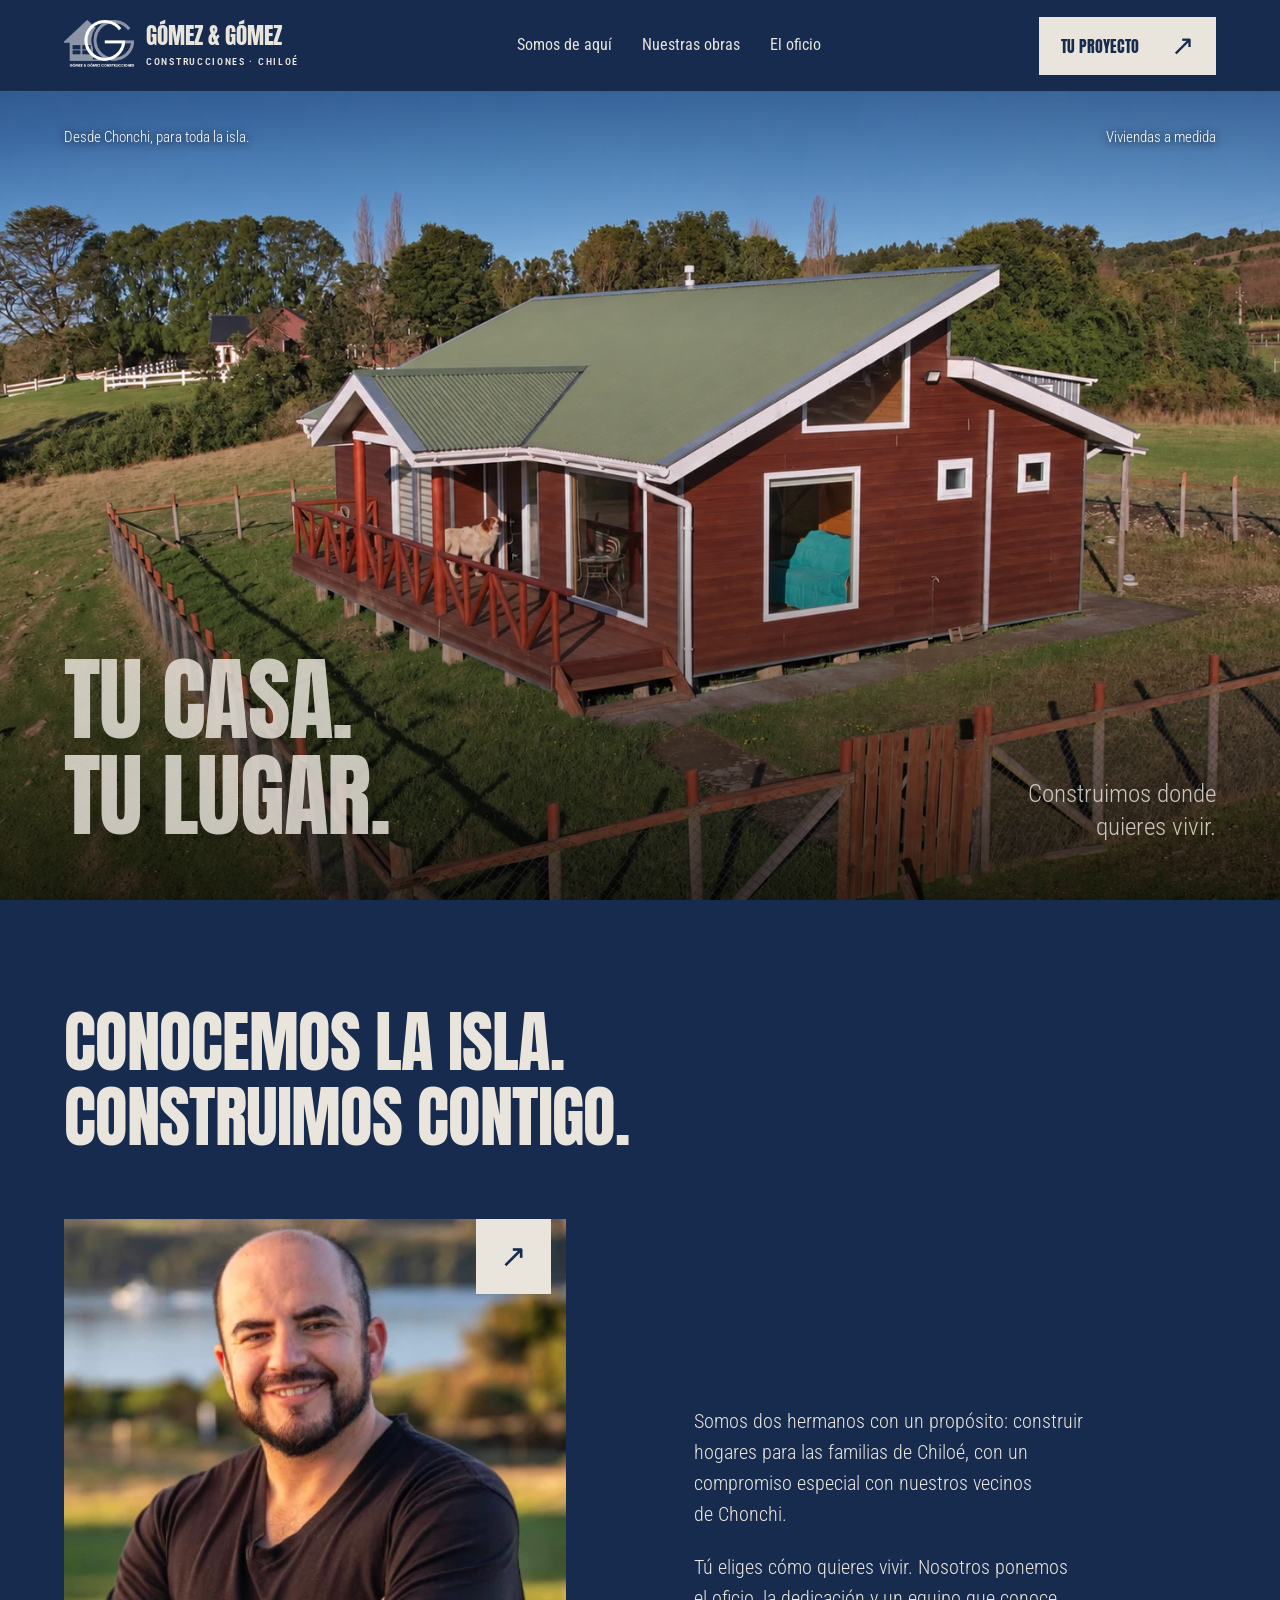
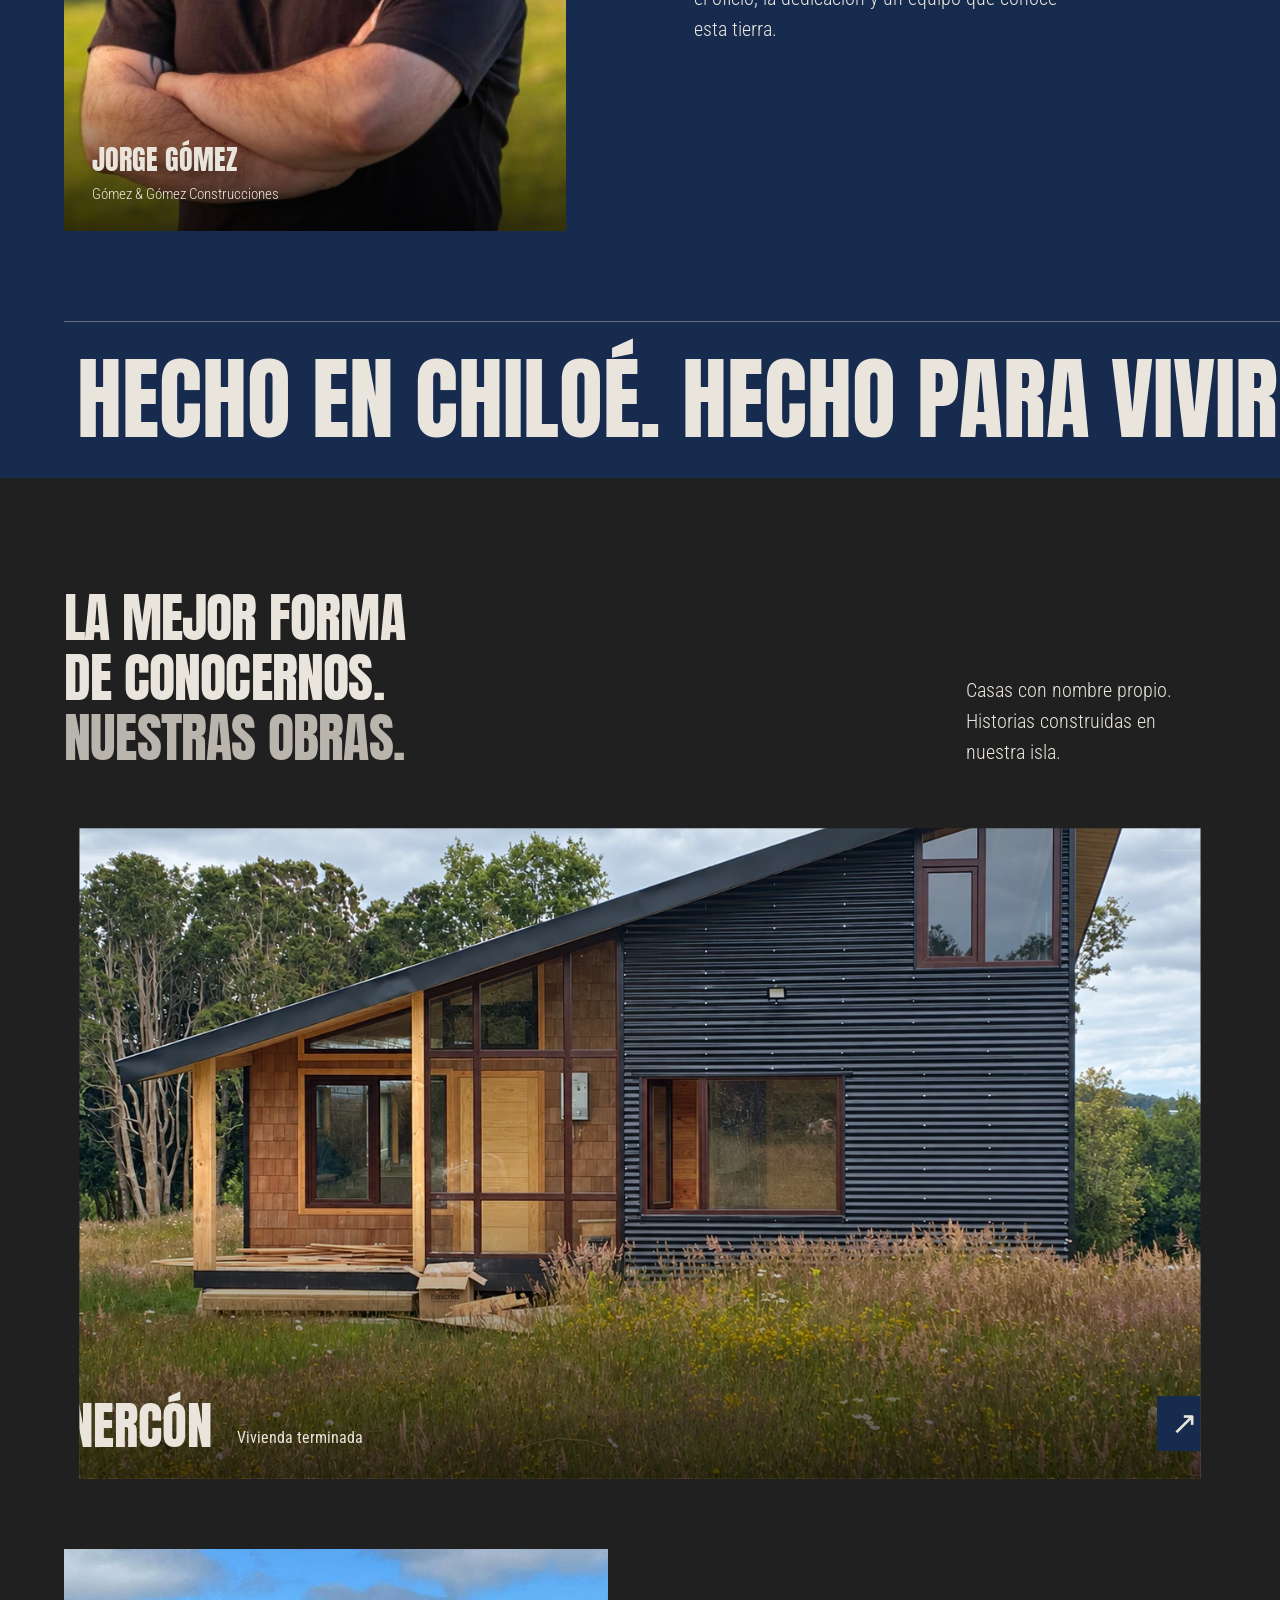
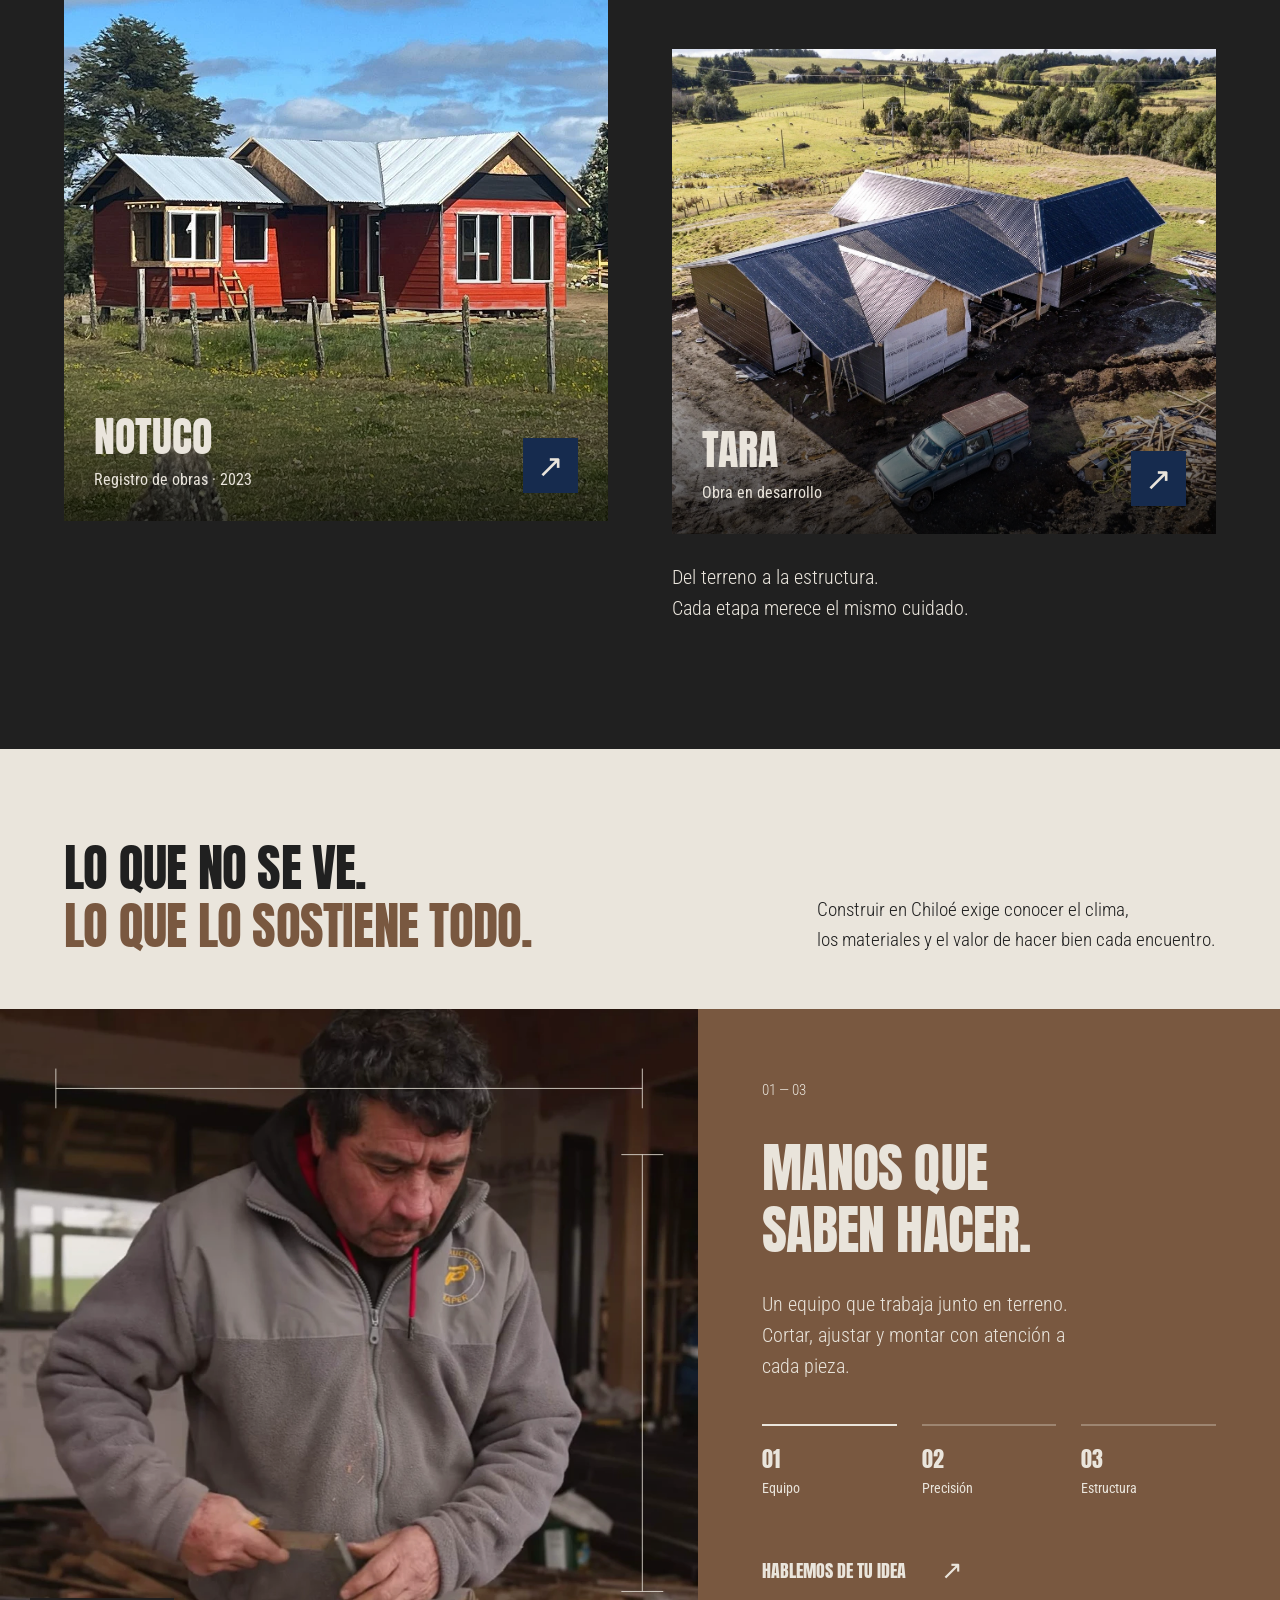
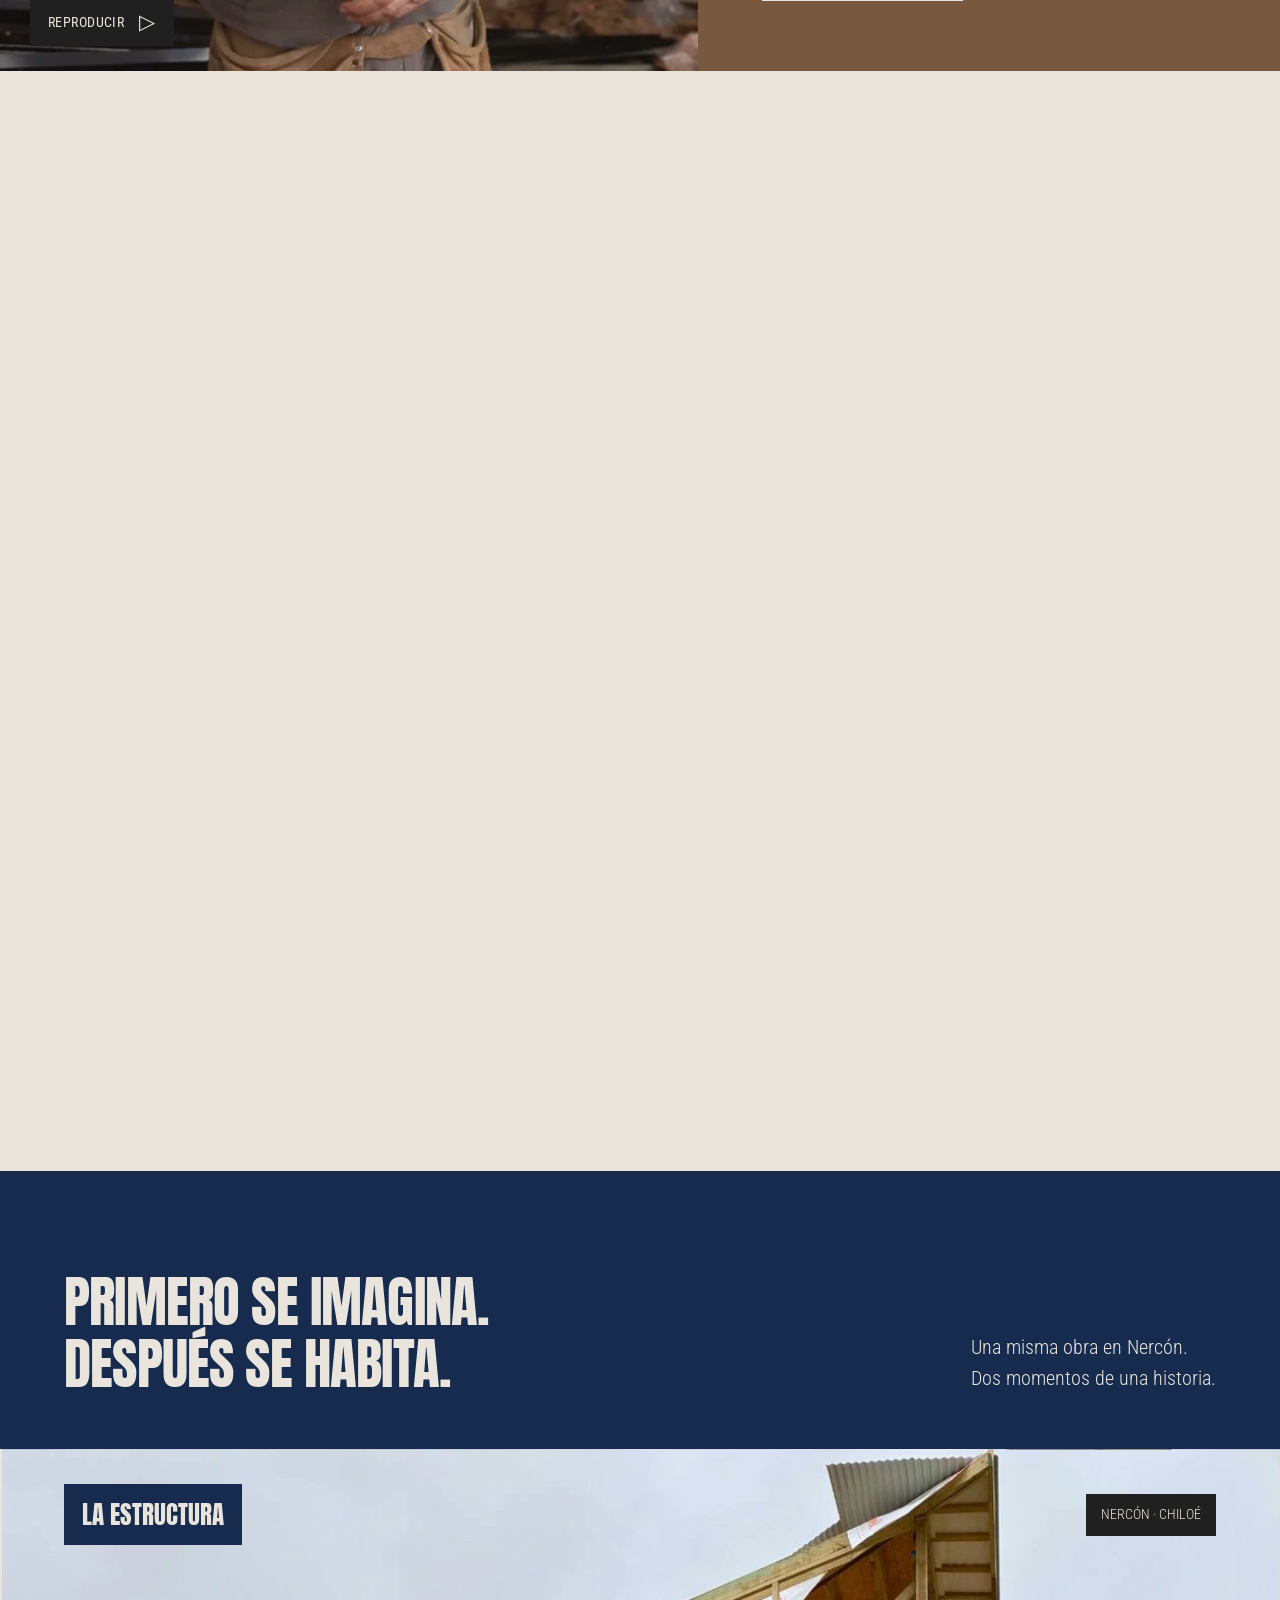
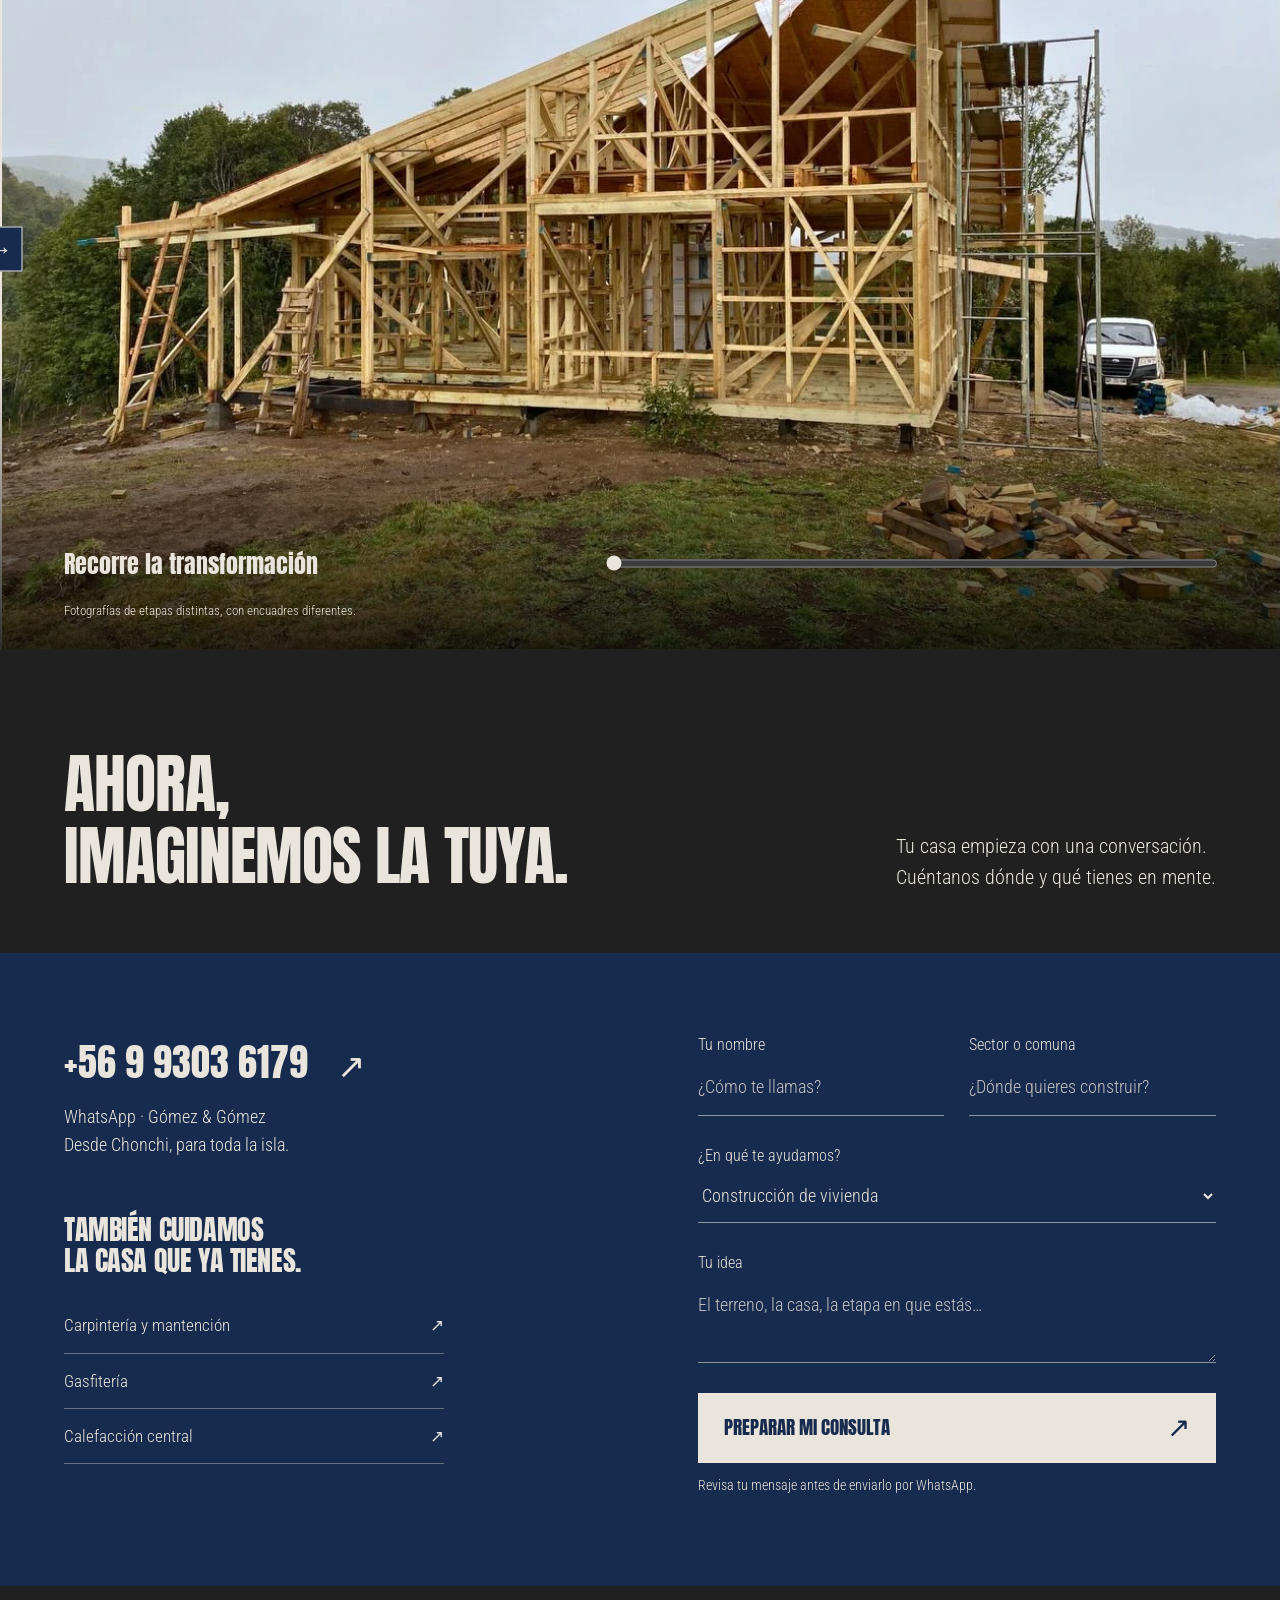
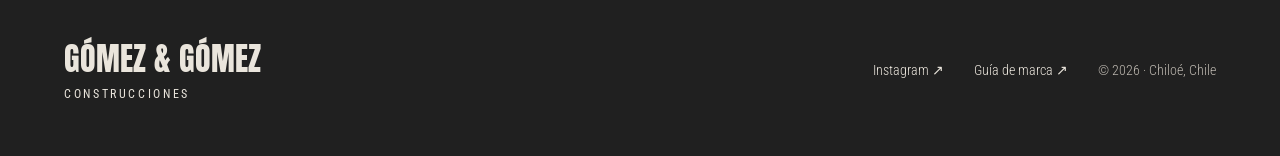
==== index.html @ 334635e7 "Remove Una casa propia lead paragraph from about section" ====
<!doctype html>
<html lang="es"><head><meta charset="utf-8"><meta name="viewport" content="width=device-width,initial-scale=1"><title>Gómez & Gómez — Construimos tu lugar en Chiloé</title><meta name="description" content="Casas construidas en Chiloé. Descubre nuestras obras, conoce al equipo y conversemos sobre tu proyecto. Gómez & Gómez Construcciones."><meta name="theme-color" content="#162B4E"><link rel="stylesheet" href="assets/fonts/fonts.css"><link rel="stylesheet" href="styles.css"><link rel="preload" href="assets/fonts/font-0.ttf" as="font" type="font/ttf" crossorigin><script defer src="assets/vendor/gsap.min.js"></script><script defer src="assets/vendor/ScrollTrigger.min.js"></script><script defer src="script.js"></script></head>
<body><a class="skip" href="#contenido">Ir al contenido</a>
<header class="header"><a class="brand" href="#inicio" aria-label="Gómez y Gómez, inicio"><span class="brand-symbol"><img src="assets/logo-original.jpg" alt="" width="1080" height="1080"></span><span>GÓMEZ & GÓMEZ<small>CONSTRUCCIONES · CHILOÉ</small></span></a><nav aria-label="Navegación principal"><a href="#nosotros">Somos de aquí</a><a href="#obras">Nuestras obras</a><a href="#oficio">El oficio</a></nav><a class="button light header-cta" href="#contacto">TU PROYECTO <span>↗</span></a><button class="menu-toggle" aria-label="Abrir menú" aria-expanded="false" aria-controls="menu"><span></span><span></span></button><div class="reading-progress" aria-hidden="true"></div></header>
<main id="contenido">
<section class="hero" id="inicio" aria-label="Una casa en Huicha"><div class="hero-media"><video id="hero-video" muted loop playsinline preload="none" poster="assets/huicha.webp" aria-label="Recorrido visual de la vivienda entregada en Huicha"><source data-src="assets/video/huicha-mobile.mp4" media="(max-width: 760px)" type="video/mp4"><source data-src="assets/video/huicha.mp4" type="video/mp4"></video><div class="hero-shade"></div></div><div class="hero-top"><span>Desde Chonchi, para toda la isla.</span><span>Viviendas a medida</span></div><div class="hero-title"><h1><span>TU CASA.</span><span>TU LUGAR.</span></h1><p>Construimos donde <br>quieres vivir.</p></div></section>
<section class="about cobalt" id="nosotros"><div class="about-heading wrap"><h2><span>CONOCEMOS LA ISLA.</span><br><span>CONSTRUIMOS CONTIGO.</span></h2></div><div class="about-grid wrap"><figure class="portrait"><img src="assets/jorge.webp" alt="Jorge Gómez, de Gómez & Gómez Construcciones" loading="lazy" width="458" height="615"><figcaption>JORGE GÓMEZ <span>Gómez & Gómez Construcciones</span></figcaption><a class="portrait-story" href="https://www.instagram.com/gomez_y_gomez_construcciones/reel/DaTdCO6TL-a/" target="_blank" rel="noopener" aria-label="Ver la historia de Jorge en Instagram">↗</a></figure><div class="about-copy"><p>Somos dos hermanos con un propósito: construir hogares para las familias de Chiloé, con un compromiso especial con nuestros vecinos de Chonchi.</p><p>Tú eliges cómo quieres vivir. Nosotros ponemos el oficio, la dedicación y un equipo que conoce esta tierra.</p></div></div><div class="statement" aria-hidden="true"><span>HECHO EN CHILOÉ. HECHO PARA VIVIR.</span></div></section>
<section class="works" id="obras"><div class="section-heading wrap"><h2>LA MEJOR FORMA<br>DE CONOCERNOS.<br><em>NUESTRAS OBRAS.</em></h2><p>Casas con nombre propio.<br>Historias construidas en nuestra isla.</p></div><article class="featured-work"><button class="work-photo" data-project="nercon" aria-label="Explorar la casa de Nercón"><img src="assets/nercon.webp" alt="Casa terminada en Nercón, con revestimiento oscuro y estructura de madera" loading="lazy"><span class="work-caption"><strong>NERCÓN</strong><span>Vivienda terminada</span><i>↗</i></span><span class="work-corners" aria-hidden="true"></span></button></article><div class="secondary-works wrap"><article><button class="work-photo" data-project="notuco" aria-label="Explorar viviendas en Notuco"><img src="assets/notuco-2023-1.webp" alt="Viviendas en Notuco publicadas por Gómez & Gómez en 2023" loading="lazy"><span class="work-caption"><strong>NOTUCO</strong><span>Registro de obras · 2023</span><i>↗</i></span></button></article><article class="offset-work"><button class="work-photo" data-project="tara" aria-label="Explorar el avance en Tara"><img src="assets/tara.webp" alt="Vista aérea de la obra en Tara" loading="lazy"><span class="work-caption"><strong>TARA</strong><span>Obra en desarrollo</span><i>↗</i></span></button><p>Del terreno a la estructura.<br>Cada etapa merece el mismo cuidado.</p></article></div></section>
<section class="craft" id="oficio"><div class="craft-top wrap"><h2>LO QUE NO SE VE.<br><em>LO QUE LO SOSTIENE TODO.</em></h2><p>Construir en Chiloé exige conocer el clima,<br>los materiales y el valor de hacer bien cada encuentro.</p></div><div class="craft-stage"><div class="craft-visual"><video id="craft-video" class="lazy-video" data-src="assets/video/equipo.mp4" muted loop playsinline preload="none" poster="assets/equipo.webp" aria-label="El equipo trabajando en la estructura de madera"></video><button class="video-toggle dark-control" data-target="craft-video" aria-label="Reproducir vídeo del equipo">REPRODUCIR <span>▷</span></button><svg class="measurement" viewBox="0 0 100 100" preserveAspectRatio="none" aria-hidden="true"><path d="M8 12 H92 M8 9 V15 M92 9 V15 M92 22 V88 M89 22 H95 M89 88 H95"/></svg></div><div class="craft-copy"><span class="craft-index" aria-hidden="true">01 — 03</span><h3 id="craft-title">MANOS QUE<br>SABEN HACER.</h3><p id="craft-description">Un equipo que trabaja junto en terreno. Cortar, ajustar y montar con atención a cada pieza.</p><div class="craft-tabs" role="group" aria-label="Explorar el oficio"><button class="active" data-craft="0" aria-pressed="true">01 <span>Equipo</span></button><button data-craft="1" aria-pressed="false">02 <span>Precisión</span></button><button data-craft="2" aria-pressed="false">03 <span>Estructura</span></button></div><a class="text-link" href="#contacto">HABLEMOS DE TU IDEA <span>↗</span></a></div></div></section>
<section class="journey" id="proceso"><div class="journey-intro wrap"><h2>PRIMERO SE IMAGINA.<br><em>DESPUÉS SE HABITA.</em></h2><p>Una misma obra en Nercón.<br>Dos momentos de una historia.</p></div><div class="journey-stage"><div class="journey-image after"><img src="assets/nercon.webp" alt="Resultado terminado de la vivienda en Nercón" loading="lazy"></div><div class="journey-image before"><img src="assets/nercon-antes.webp" alt="Estructura de madera de la misma obra en Nercón" loading="lazy"></div><div class="journey-caption"><span id="journey-label">LA ESTRUCTURA</span><span>NERCÓN · CHILOÉ</span></div><div class="journey-handle" aria-hidden="true"><span>↔</span></div><div class="journey-control"><label for="comparison">Recorre la transformación</label><input type="range" id="comparison" min="0" max="100" value="0" aria-label="Porcentaje de la vivienda terminada"><small>Fotografías de etapas distintas, con encuadres diferentes.</small></div></div></section>
<section class="contact" id="contacto"><div class="contact-intro wrap"><h2>AHORA,<br><em>IMAGINEMOS LA TUYA.</em></h2><p>Tu casa empieza con una conversación.<br>Cuéntanos dónde y qué tienes en mente.</p></div><div class="contact-panel wrap"><div class="contact-details"><a href="https://wa.me/56993036179" target="_blank" rel="noopener" class="phone">+56 9 9303 6179 <span>↗</span></a><p>WhatsApp · Gómez & Gómez<br>Desde Chonchi, para toda la isla.</p><div class="other-services"><h3>TAMBIÉN CUIDAMOS<br>LA CASA QUE YA TIENES.</h3><button data-service="Carpintería y mantención">Carpintería y mantención <span>↗</span></button><button data-service="Gasfitería">Gasfitería <span>↗</span></button><button data-service="Calefacción central">Calefacción central <span>↗</span></button></div></div><form id="quote-form"><div class="form-row"><label>Tu nombre<input name="nombre" required autocomplete="name" placeholder="¿Cómo te llamas?"></label><label>Sector o comuna<input name="lugar" required placeholder="¿Dónde quieres construir?"></label></div><label>¿En qué te ayudamos?<select id="service" name="servicio"><option>Construcción de vivienda</option><option>Carpintería y mantención</option><option>Gasfitería</option><option>Calefacción central</option><option>Consulta sobre modalidad DS10</option></select></label><label>Tu idea<textarea name="detalle" rows="2" placeholder="El terreno, la casa, la etapa en que estás…"></textarea></label><button class="button light" type="submit">PREPARAR MI CONSULTA <span>↗</span></button><p class="form-note">Revisa tu mensaje antes de enviarlo por WhatsApp.</p><div id="quote-result" hidden aria-live="polite"><h3>TU MENSAJE ESTÁ LISTO.</h3><p id="quote-preview"></p><a id="whatsapp-link" class="button light" target="_blank" rel="noopener">ABRIR WHATSAPP <span>↗</span></a></div></form></div></section>
</main><footer class="wrap"><a class="footer-brand" href="#inicio">GÓMEZ & GÓMEZ<span>CONSTRUCCIONES</span></a><div><a href="https://www.instagram.com/gomez_y_gomez_construcciones/" target="_blank" rel="noopener">Instagram ↗</a><a href="guia-marca.html">Guía de marca ↗</a><span>© <span id="year">2026</span> · Chiloé, Chile</span></div></footer>
<dialog id="menu" aria-label="Menú de navegación"><button class="close-menu" aria-label="Cerrar menú">CERRAR <span>×</span></button><p>GÓMEZ & GÓMEZ / CHILOÉ</p><nav><a href="#nosotros">SOMOS DE AQUÍ</a><a href="#obras">NUESTRAS OBRAS</a><a href="#oficio">EL OFICIO</a><a href="#contacto">TU PRÓXIMA CASA ↗</a></nav><span>Desde Chonchi, para toda la isla.</span></dialog>
<dialog id="gallery" aria-labelledby="gallery-title"><button class="close-gallery" aria-label="Cerrar galería">×</button><div class="gallery-visual"><img id="gallery-image" alt=""><video id="gallery-video" controls playsinline preload="none" hidden></video><div class="gallery-controls"><button id="previous" aria-label="Imagen anterior">←</button><span id="gallery-count"></span><button id="next" aria-label="Imagen siguiente">→</button></div></div><div class="gallery-copy"><span id="gallery-status"></span><h2 id="gallery-title"></h2><p id="gallery-description"></p><a id="gallery-source" target="_blank" rel="noopener" class="text-link">VER PUBLICACIÓN ORIGINAL ↗</a><a href="#contacto" class="button light gallery-contact">CONVERSEMOS <span>↗</span></a></div></dialog>
</body></html>
---- assets/fonts/fonts.css ----
@font-face {
  font-family: 'Anton';
  font-style: normal;
  font-weight: 400;
  font-display: swap;
  src: url(font-0.ttf) format('truetype');
}
@font-face {
  font-family: 'Roboto Condensed';
  font-style: normal;
  font-weight: 300;
  font-display: swap;
  src: url(roboto-condensed-300.woff2) format('woff2');
}
@font-face {
  font-family: 'Roboto Condensed';
  font-style: normal;
  font-weight: 400;
  font-display: swap;
  src: url(roboto-condensed-400.woff2) format('woff2');
}
@font-face {
  font-family: 'Roboto Condensed';
  font-style: normal;
  font-weight: 500;
  font-display: swap;
  src: url(roboto-condensed-500.woff2) format('woff2');
}
@font-face {
  font-family: 'Roboto Condensed';
  font-style: normal;
  font-weight: 600;
  font-display: swap;
  src: url(roboto-condensed-600.woff2) format('woff2');
}
@font-face {
  font-family: 'Roboto Condensed';
  font-style: normal;
  font-weight: 700;
  font-display: swap;
  src: url(roboto-condensed-700.woff2) format('woff2');
}
---- styles.css ----
:root{--blue:#162B4E;--ink:#202020;--bone:#eae5dc;--gray:#96938e;--wood:#795840;--display:'Anton','Arial Narrow',sans-serif;--body:'Roboto Condensed','Arial Narrow',sans-serif;--pad:clamp(22px,5vw,88px);--header:92px;--z-header:10;--z-dialog:20}*{box-sizing:border-box}html{scroll-behavior:smooth;scroll-padding-top:var(--header)}body{margin:0;background:var(--ink);color:var(--bone);font:18px/1.55 var(--body)}body:has(dialog[open]){overflow:hidden}button,input,textarea,select{font:inherit}a{color:inherit;text-decoration:none}button{cursor:pointer;color:inherit}button,a{-webkit-tap-highlight-color:transparent}button{border:0}img,video{display:block;width:100%;height:auto}figure,p,h1,h2,h3{margin:0}h1,h2,h3{font-family:var(--display);font-weight:400;line-height:1.12;letter-spacing:-.015em;text-wrap:balance}h2{font-size:clamp(40px,4.8vw,74px)}h3{font-size:clamp(32px,3vw,48px)}p{text-wrap:pretty;max-width:65ch}p+p{margin-top:22px}em{font-style:normal}a:focus-visible,button:focus-visible,input:focus-visible,textarea:focus-visible,select:focus-visible{outline:3px solid currentColor;outline-offset:6px}.wrap{padding-left:var(--pad);padding-right:var(--pad)}.skip{position:fixed;top:-100px;left:20px;background:var(--bone);color:var(--ink);padding:10px;z-index:var(--z-dialog)}.skip:focus{top:15px}.header{height:var(--header);padding:0 var(--pad);display:flex;align-items:center;gap:30px;justify-content:space-between;position:sticky;top:0;background:var(--blue);z-index:var(--z-header);border-bottom:1px solid #eae5dc40}.brand{display:flex;gap:12px;align-items:center;font:23px/1.15 var(--display)}.brand small{font:600 10px/1.2 var(--body);letter-spacing:.17em;display:block;margin-top:7px}.brand-symbol{width:70px;height:51px;position:relative;overflow:hidden}.brand-symbol img{position:absolute;max-width:none;width:85px;left:-8px;top:-19px;filter:grayscale(1) invert(1);mix-blend-mode:screen}.header nav{display:flex;gap:30px;font-size:16px}.header nav a{position:relative}.header nav a:after{content:'';position:absolute;left:0;right:0;bottom:-6px;height:1px;background:var(--bone);transform:scaleX(0);transform-origin:left;transition:transform .3s}.header nav a:hover:after{transform:scaleX(1)}.button{display:inline-flex;gap:32px;align-items:center;justify-content:space-between;position:relative;padding:20px 25px;font:19px/1.25 var(--display);background:var(--blue);color:var(--bone);border:1px solid transparent;overflow:hidden;transition:background .25s,color .25s,transform .25s}.button span{font:28px/1 var(--body);transition:transform .35s}.button:hover span{transform:translate(5px,-5px)}.button:hover{transform:translateY(-3px)}.button.light{background:var(--bone);color:var(--blue)}.button.light:hover{background:white}.button.line{background:transparent;border-color:#eae5dc90}.button.line:hover{background:var(--bone);color:var(--blue)}.header-cta{font-size:16px;padding:14px 21px}.reading-progress{position:absolute;bottom:-1px;left:0;height:3px;background:var(--bone);width:100%;transform:scaleX(0);transform-origin:left}.menu-toggle{display:none;background:none;width:48px;height:48px;padding:8px}.menu-toggle span{display:block;height:2px;background:var(--bone);margin:8px 0}.hero{position:relative;height:calc(100svh - var(--header));min-height:620px;max-height:1150px;overflow:hidden;background:var(--ink)}.hero-media,.hero-shade{position:absolute;inset:0}.hero video{position:absolute;inset:0;width:100%;height:100%;object-fit:cover;object-position:center}.hero-shade{background:linear-gradient(180deg,#0005 0%,transparent 30%,#0001 48%,#000b 100%)}.hero-top{position:absolute;top:34px;left:var(--pad);right:var(--pad);display:flex;justify-content:space-between;font-size:15px;color:white;text-shadow:0 1px 8px #000}.hero-title{position:absolute;left:var(--pad);right:var(--pad);bottom:40px;display:flex;align-items:flex-end;justify-content:space-between;color:var(--bone)}.hero h1{font-size:clamp(65px,7.2vw,96px);line-height:1.05;letter-spacing:-.015em;text-shadow:0 2px 24px #0003}.hero h1>span{display:block}.hero-title>p{font-size:25px;line-height:1.35;text-align:right}.hero-bottom{position:absolute;left:var(--pad);right:var(--pad);bottom:35px;display:flex;justify-content:space-between;align-items:center;border-top:1px solid #eae5dc70;padding-top:22px}.film-link{display:flex;align-items:center;gap:15px;background:transparent;text-align:left;padding:0;font:23px/1.2 var(--display)}.film-link small{display:block;font:15px var(--body);margin-top:6px}.play{width:45px;height:45px;border:1px solid var(--bone);display:grid;place-items:center;font:15px var(--body);transition:background .3s,color .3s}.film-link:hover .play{background:var(--bone);color:var(--blue)}.hero-actions{display:flex;align-items:center;gap:30px}.video-toggle{font:14px var(--body);letter-spacing:.03em;background:transparent;color:var(--bone);display:flex;gap:15px;align-items:center;padding:12px 0}.video-toggle span{font-size:21px}.down{font-size:33px;width:50px;height:50px;border:1px solid #eae5dc70;display:grid;place-items:center;transition:background .3s}.down:hover{background:var(--blue)}.cobalt{background:var(--blue)}.about{padding-top:105px;overflow:hidden}.section-note{font-size:19px;margin-bottom:25px}.about-heading h2{font-size:clamp(40px,5.2vw,80px)}.about-grid{display:grid;grid-template-columns:1fr 1.04fr;gap:10vw;margin-top:65px;align-items:center}.portrait{position:relative;max-width:560px;overflow:hidden}.portrait>img{aspect-ratio:.82;object-fit:cover;object-position:center 40%}.portrait figcaption{position:absolute;bottom:0;left:0;right:0;background:linear-gradient(transparent,#000b);padding:80px 28px 28px;font:28px var(--display)}.portrait figcaption span{display:block;font:15px var(--body);margin-top:5px}.portrait-story{position:absolute;right:3%;top:2%;background:var(--bone);color:var(--blue);height:56px;width:56px;font-size:32px;display:grid;place-items:center}.about-copy{max-width:590px}.about-copy .lead{font-size:clamp(24px,2.3vw,34px);line-height:1.3;margin-bottom:32px}.about-copy>p:not(.lead){color:var(--bone);max-width:43ch;font-size:20px}.about-copy .button{margin-top:32px;font-size:17px}.about-detail{display:flex;align-items:flex-end;gap:25px;margin-top:45px}.about-detail img{width:170px;height:125px;object-fit:cover}.about-detail span{font-size:17px}.statement{margin-top:90px;border-top:1px solid #eae5dc60;padding:24px 0;white-space:nowrap;overflow:hidden;font:clamp(40px,7vw,96px)/1.2 var(--display);color:#eae5dc;margin-left:var(--pad)}.statement span{display:inline-block}.works{padding:110px 0 125px}.section-heading{display:flex;justify-content:space-between;align-items:flex-end;gap:60px;margin-bottom:60px}.section-heading h2{font-size:clamp(40px,4.2vw,64px)}.section-heading em{color:#bab5ac}.section-heading>p{font-size:20px;max-width:25ch}.featured-work{padding:0 3vw}.work-photo{padding:0;display:block;position:relative;width:100%;overflow:hidden;background:var(--ink);text-align:left}.work-photo img{width:100%;height:100%;object-fit:cover;transition:transform 1s cubic-bezier(.2,.7,.2,1)}.work-photo:hover img{transform:scale(1.045)}.featured-work .work-photo{aspect-ratio:1.85}.featured-work img{object-position:center 51%}.work-photo:after{content:'';position:absolute;inset:55% 0 0;background:linear-gradient(transparent,#000b)}.work-caption{position:absolute;bottom:28px;left:30px;right:30px;z-index:1;display:flex;align-items:flex-end;gap:25px;color:var(--bone)}.work-caption strong{font:clamp(35px,4vw,64px)/1 var(--display)}.work-caption>span{font:16px var(--body);padding-bottom:4px}.work-caption i{font:32px var(--body);font-style:normal;display:grid;place-items:center;background:var(--blue);width:55px;height:55px;margin-left:auto;transition:background .3s,transform .3s}.work-photo:hover i{background:var(--bone);color:var(--blue);transform:rotate(45deg)}.work-corners{position:absolute;inset:22px;border:1px solid #eae5dc70;clip-path:polygon(0 0,5% 0,5% 1%,1% 1%,1% 9%,0 9%,0 0,100% 0,100% 9%,99% 9%,99% 1%,95% 1%,95% 0)}.secondary-works{display:grid;grid-template-columns:1fr 1fr;gap:5vw;margin-top:70px}.secondary-works article:first-child .work-photo{aspect-ratio:.95}.secondary-works article:first-child img{object-position:35% center}.offset-work{padding-top:100px}.offset-work .work-photo{aspect-ratio:1.12}.secondary-works .work-caption{display:grid;grid-template-columns:1fr auto;gap:12px}.secondary-works .work-caption strong{font-size:42px}.secondary-works .work-caption>span{grid-column:1}.secondary-works .work-caption i{grid-column:2;grid-row:1/3}.offset-work p{margin-top:28px;font-size:20px}.craft{background:var(--bone);color:var(--ink);padding-top:90px}.craft-top{display:flex;align-items:flex-end;justify-content:space-between;gap:60px;margin-bottom:55px}.craft-top h2{font-size:clamp(38px,4vw,62px)}.craft-top em{color:var(--wood)}.craft-top p{font-size:19px}.craft-stage{display:grid;grid-template-columns:1.2fr 1fr;min-height:660px}.craft-visual{position:relative;background:var(--wood);overflow:hidden}.craft-visual video{height:100%;width:100%;position:absolute;inset:0;object-fit:cover;object-position:center 37%}.measurement{position:absolute;inset:0;width:100%;height:100%;fill:none;stroke:var(--bone);stroke-width:.12;pointer-events:none}.dark-control{position:absolute;bottom:25px;left:30px;background:var(--ink);padding:12px 18px;z-index:1}.craft-copy{background:var(--wood);color:var(--bone);padding:70px clamp(30px,5vw,85px);display:flex;flex-direction:column;justify-content:center}.craft-index{font-size:15px;margin-bottom:35px}.craft-copy h3{font-size:clamp(40px,4.2vw,64px);line-height:1.15}.craft-copy>p{font-size:20px;margin-top:28px;max-width:35ch;min-height:100px}.craft-tabs{display:flex;gap:25px;margin-top:35px}.craft-tabs button{flex:1;background:none;border-top:2px solid #eae5dc50;padding:16px 0;text-align:left;color:var(--bone);font:22px var(--display)}.craft-tabs button span{display:block;font:14px var(--body);margin-top:5px}.craft-tabs button.active{border-color:var(--bone)}.text-link{font:18px var(--display);display:flex;width:fit-content;align-items:center;gap:35px;border-bottom:1px solid currentColor;padding:15px 0;margin-top:28px}.text-link span{font:26px var(--body);transition:transform .3s}.text-link:hover span{transform:translate(5px,-5px)}.journey{padding-top:100px;background:var(--blue)}.journey-intro{display:flex;align-items:flex-end;justify-content:space-between;gap:45px;padding-bottom:55px}.journey-intro h2{font-size:clamp(40px,4.3vw,66px)}.journey-intro p{font-size:20px}.journey-stage{height:min(85vw,800px);min-height:570px;position:relative;overflow:hidden;--reveal:0%}.journey-image{position:absolute;inset:0}.journey-image img{height:100%;object-fit:cover;object-position:center}.journey-image.before{clip-path:inset(0 0 0 var(--reveal))}.journey-stage:after{content:'';position:absolute;inset:65% 0 0;background:linear-gradient(transparent,#000c);pointer-events:none}.journey-caption{position:absolute;left:var(--pad);right:var(--pad);top:35px;display:flex;justify-content:space-between;align-items:center;gap:20px;z-index:1}.journey-caption span:first-child{background:var(--blue);padding:12px 18px;font:25px var(--display)}.journey-caption span:last-child{font-size:14px;background:var(--ink);padding:10px 15px}.journey-handle{position:absolute;left:var(--reveal);top:0;bottom:0;width:2px;background:var(--bone);pointer-events:none}.journey-handle span{position:absolute;top:50%;transform:translate(-50%,-50%);height:45px;width:45px;background:var(--blue);display:grid;place-items:center;border:1px solid var(--bone);font-size:25px}.journey-control{position:absolute;left:var(--pad);right:var(--pad);bottom:28px;z-index:1;display:grid;grid-template-columns:1fr 1.4fr;column-gap:8vw;align-items:center}.journey-control label{font:24px var(--display)}.journey-control input{width:100%;accent-color:var(--bone);cursor:ew-resize}.journey-control small{grid-column:1/-1;font-size:13px;margin-top:12px}.contact{padding-top:100px;background:var(--ink)}.contact-intro{display:flex;justify-content:space-between;gap:50px;align-items:flex-end;margin-bottom:60px}.contact-intro h2{font-size:clamp(45px,5vw,76px)}.contact-intro p{font-size:20px}.contact-panel{background:var(--blue);padding-top:80px;padding-bottom:90px;display:grid;grid-template-columns:1fr 1fr;gap:9vw}.phone{font:clamp(28px,3vw,42px) var(--display);display:block}.phone span{font:34px var(--body);margin-left:20px}.contact-details>p{margin-top:12px}.other-services{margin-top:55px;max-width:380px}.other-services h3{font-size:28px;margin-bottom:22px}.other-services button{display:flex;justify-content:space-between;width:100%;padding:14px 0;background:transparent;border-bottom:1px solid #eae5dc60;text-align:left;font-size:17px}.other-services button span{transition:transform .3s}.other-services button:hover span{transform:translate(4px,-4px)}form label{display:block;font-size:16px}input,select,textarea{font-size:18px;color:var(--bone);width:100%;display:block;background:none;border:0;border-bottom:1px solid #eae5dc90;padding:15px 0;border-radius:0}input::placeholder,textarea::placeholder{color:#eae5dccf;opacity:1}select option{background:var(--blue);color:var(--bone)}.form-row{display:grid;grid-template-columns:1fr 1fr;gap:25px}form>label{margin-top:28px}form>.button{margin-top:30px;width:100%}.form-note{font-size:14px;margin-top:12px}#quote-result{margin-top:30px;border-top:1px solid #eae5dc80;padding-top:25px}#quote-result h3{font-size:27px}#quote-preview{white-space:pre-wrap;margin:18px 0 25px}footer{display:flex;justify-content:space-between;align-items:center;gap:40px;padding-top:55px;padding-bottom:55px}.footer-brand{font:32px/1.1 var(--display)}.footer-brand span{display:block;font:12px var(--body);letter-spacing:.22em;margin-top:10px}footer>div{display:flex;gap:30px;flex-wrap:wrap;font-size:14px}footer>div>span{color:#bdb8b0}dialog{color:var(--bone);border:0}dialog::backdrop{background:#111e}#menu{background:var(--blue);position:fixed;inset:0;width:100%;height:100%;max-width:none;max-height:none;margin:0;padding:70px var(--pad)}.close-menu{position:absolute;right:var(--pad);top:30px;background:none;font-size:15px;display:flex;gap:30px;align-items:center}.close-menu span{font-size:40px}#menu>p{margin-top:30px}#menu nav{display:flex;flex-direction:column;gap:20px;margin:70px 0}#menu nav a{font:clamp(32px,5.5vw,78px)/1.15 var(--display);width:fit-content}#menu nav a:hover{color:white;text-decoration:underline;text-underline-offset:12px}#gallery{width:min(1400px,94vw);max-height:93dvh;padding:0;background:var(--ink)}#gallery[open]{display:grid;grid-template-columns:1.6fr 1fr}.close-gallery{position:absolute;right:14px;top:14px;z-index:2;background:var(--blue);width:48px;height:48px;font-size:32px}.gallery-visual{background:#111;position:relative;display:flex;align-items:center;min-height:540px}.gallery-visual>img,.gallery-visual>video{width:100%;height:min(78dvh,800px);object-fit:contain}.gallery-visual>video[hidden],.gallery-visual>img[hidden]{display:none}.gallery-controls{position:absolute;left:20px;right:20px;bottom:20px;display:flex;align-items:center;justify-content:space-between}.gallery-controls button{height:45px;width:45px;background:var(--blue);font-size:27px}.gallery-controls button:disabled{opacity:.4;cursor:default}.gallery-controls span{background:var(--ink);padding:6px 15px;font-size:14px}.gallery-copy{padding:75px 35px 40px;align-self:center}.gallery-copy h2{font-size:54px;margin:18px 0 25px}.gallery-copy>span{font-size:14px}.gallery-copy p{color:#d3cec5}.gallery-copy .text-link{font-size:15px}.gallery-copy .button{margin-top:30px}.gallery-controls[hidden]{display:none}
@media(min-width:1700px){.about-grid{gap:12vw}.portrait{max-width:620px}.craft-stage{min-height:760px}.hero h1{font-size:96px}}
@media(max-width:1100px){.header nav{display:none}.menu-toggle{display:block}.header-cta{margin-left:auto}.about-grid{gap:6vw}.about-heading h2{font-size:58px}.about-copy>p:not(.lead){font-size:18px}.about-copy .button{font-size:15px;gap:15px}.secondary-works{gap:30px}.craft-top,.contact-intro{display:block}.craft-top p,.contact-intro p{margin-top:25px}.craft-copy{padding:40px}.craft-stage{min-height:610px}.contact-panel{gap:6vw}.phone{font-size:31px}.journey-intro{display:block}.journey-intro p{margin-top:25px}}
@media(max-width:760px){:root{--header:76px}.header{gap:15px}.brand{font-size:19px;gap:8px}.brand small{font-size:8px}.brand-symbol{width:53px;height:43px}.brand-symbol img{width:70px;top:-15px}.header-cta{display:none}.hero{height:calc(90svh - var(--header));min-height:600px;max-height:900px}.hero video{object-position:52% center}.hero-top{top:23px;font-size:13px}.hero-top span:last-child{display:none}.hero-title{bottom:28px;display:block}.hero h1{font-size:clamp(60px,13vw,86px)}.hero-title>p{text-align:left;font-size:19px;margin-top:20px}.hero-title>p br{display:none}.hero-bottom{bottom:24px;padding-top:18px}.film-link{font-size:18px;gap:10px}.film-link small{font-size:12px;max-width:23ch}.play{width:37px;height:37px}.hero-actions{gap:8px}.hero-actions .video-toggle{font-size:0;gap:0;width:36px;justify-content:center}.hero-actions .video-toggle span{font-size:22px}.down{width:37px;height:37px;font-size:25px}.about{padding-top:65px}.about-heading h2{font-size:clamp(36px,7.2vw,55px)}.section-note{margin-bottom:20px;font-size:17px}.about-grid{grid-template-columns:1fr;gap:35px;margin-top:35px}.portrait{max-width:100%;width:100%}.portrait>img{aspect-ratio:1;object-position:center 32%}.portrait figcaption{font-size:25px;padding:70px 22px 22px}.portrait-story{width:47px;height:47px}.about-copy .lead{font-size:26px;margin-bottom:25px}.about-copy>p:not(.lead){font-size:18px}.about-copy .button{font-size:16px;width:100%;padding:19px}.about-detail{margin-top:30px}.about-detail img{width:145px;height:105px}.statement{margin-top:50px;padding:20px 0;font-size:44px}.works{padding:65px 0 70px}.section-heading{display:block;margin-bottom:32px}.section-heading h2{font-size:42px}.section-heading>p{margin-top:25px;font-size:18px;max-width:none}.featured-work{padding:0}.featured-work .work-photo{aspect-ratio:1.12}.featured-work img{object-position:center}.work-caption{left:22px;right:22px;bottom:22px;display:grid;grid-template-columns:1fr auto;gap:10px}.work-caption strong{font-size:42px}.work-caption>span{font-size:14px;grid-column:1}.work-caption i{grid-column:2;grid-row:1/3;width:44px;height:44px;font-size:28px}.secondary-works{grid-template-columns:1fr;gap:35px;margin-top:35px}.secondary-works article:first-child .work-photo{aspect-ratio:1.1}.offset-work{padding:0}.offset-work .work-photo{aspect-ratio:1.2}.offset-work p{font-size:18px;margin-top:20px}.craft{padding-top:65px}.craft-top{margin-bottom:35px}.craft-top h2{font-size:38px}.craft-top p{font-size:18px}.craft-top p br{display:none}.craft-stage{grid-template-columns:1fr;min-height:0}.craft-visual{height:470px}.craft-copy{padding:38px 22px 45px}.craft-index{margin-bottom:20px}.craft-copy h3{font-size:46px}.craft-copy>p{font-size:18px;min-height:83px;margin-top:20px}.craft-tabs{margin-top:22px}.journey{padding-top:65px}.journey-intro{padding-bottom:35px}.journey-intro h2{font-size:39px}.journey-intro p{font-size:18px}.journey-stage{height:600px;min-height:0}.journey-image img{object-position:43% center}.journey-caption{top:20px;gap:10px;align-items:flex-start}.journey-caption span:first-child{font-size:20px;padding:9px 12px}.journey-caption span:last-child{font-size:10px;padding:10px}.journey-control{grid-template-columns:1fr;gap:10px;bottom:22px}.journey-control label{font-size:22px}.journey-control input{padding:8px 0}.journey-control small{margin-top:0;font-size:11px}.contact{padding-top:65px}.contact-intro{margin-bottom:35px}.contact-intro h2{font-size:43px}.contact-intro p{font-size:18px}.contact-panel{grid-template-columns:1fr;gap:45px;padding-top:45px;padding-bottom:55px}.phone{font-size:30px}.other-services{margin-top:35px;max-width:none}.other-services h3{font-size:24px}.form-row{grid-template-columns:1fr;gap:25px}.button{font-size:18px}footer{display:block;padding-top:40px;padding-bottom:35px}.footer-brand{font-size:29px}footer>div{margin-top:30px;gap:20px}footer>div>span{width:100%}#menu{padding-top:55px}#menu nav{margin:65px 0;gap:28px}#menu nav a{font-size:34px}#gallery[open]{display:block}#gallery{width:96vw}.gallery-visual{min-height:250px}.gallery-visual>img,.gallery-visual>video{height:48dvh}.gallery-copy{padding:28px 24px}.gallery-copy h2{font-size:42px}.gallery-copy .button{margin-top:20px}}
@media(max-width:360px){.brand{font-size:17px}.brand-symbol{width:45px}.brand small{font-size:7px}.hero h1{font-size:60px}.about-heading h2{font-size:33px}.hero-bottom .down{display:none}.hero-title{bottom:28px}.section-heading h2,.craft-top h2{font-size:35px}.journey-intro h2{font-size:34px}.contact-intro h2{font-size:37px}.phone{font-size:26px}.phone span{margin-left:6px}.about-copy .button{font-size:14px;padding:17px;gap:10px}}
@media(prefers-reduced-motion:reduce){html{scroll-behavior:auto}*,*:before,*:after{transition:none!important;animation:none!important}.work-photo:hover img,.button:hover{transform:none}}

.portrait-story{top:0;right:3%;width:75px;height:75px}@media(max-width:760px){.portrait-story{width:60px;height:60px}}

/* Light condensed body and navigation typography. */
body{font-weight:300}.header nav{font-weight:400}

.hero-title>p,.hero-top,.about-copy p,.portrait figcaption span,.section-heading>p,.offset-work p,.craft-top p,.craft-copy>p,.journey-intro p,.contact-intro p,.contact-details>p{font-weight:300}
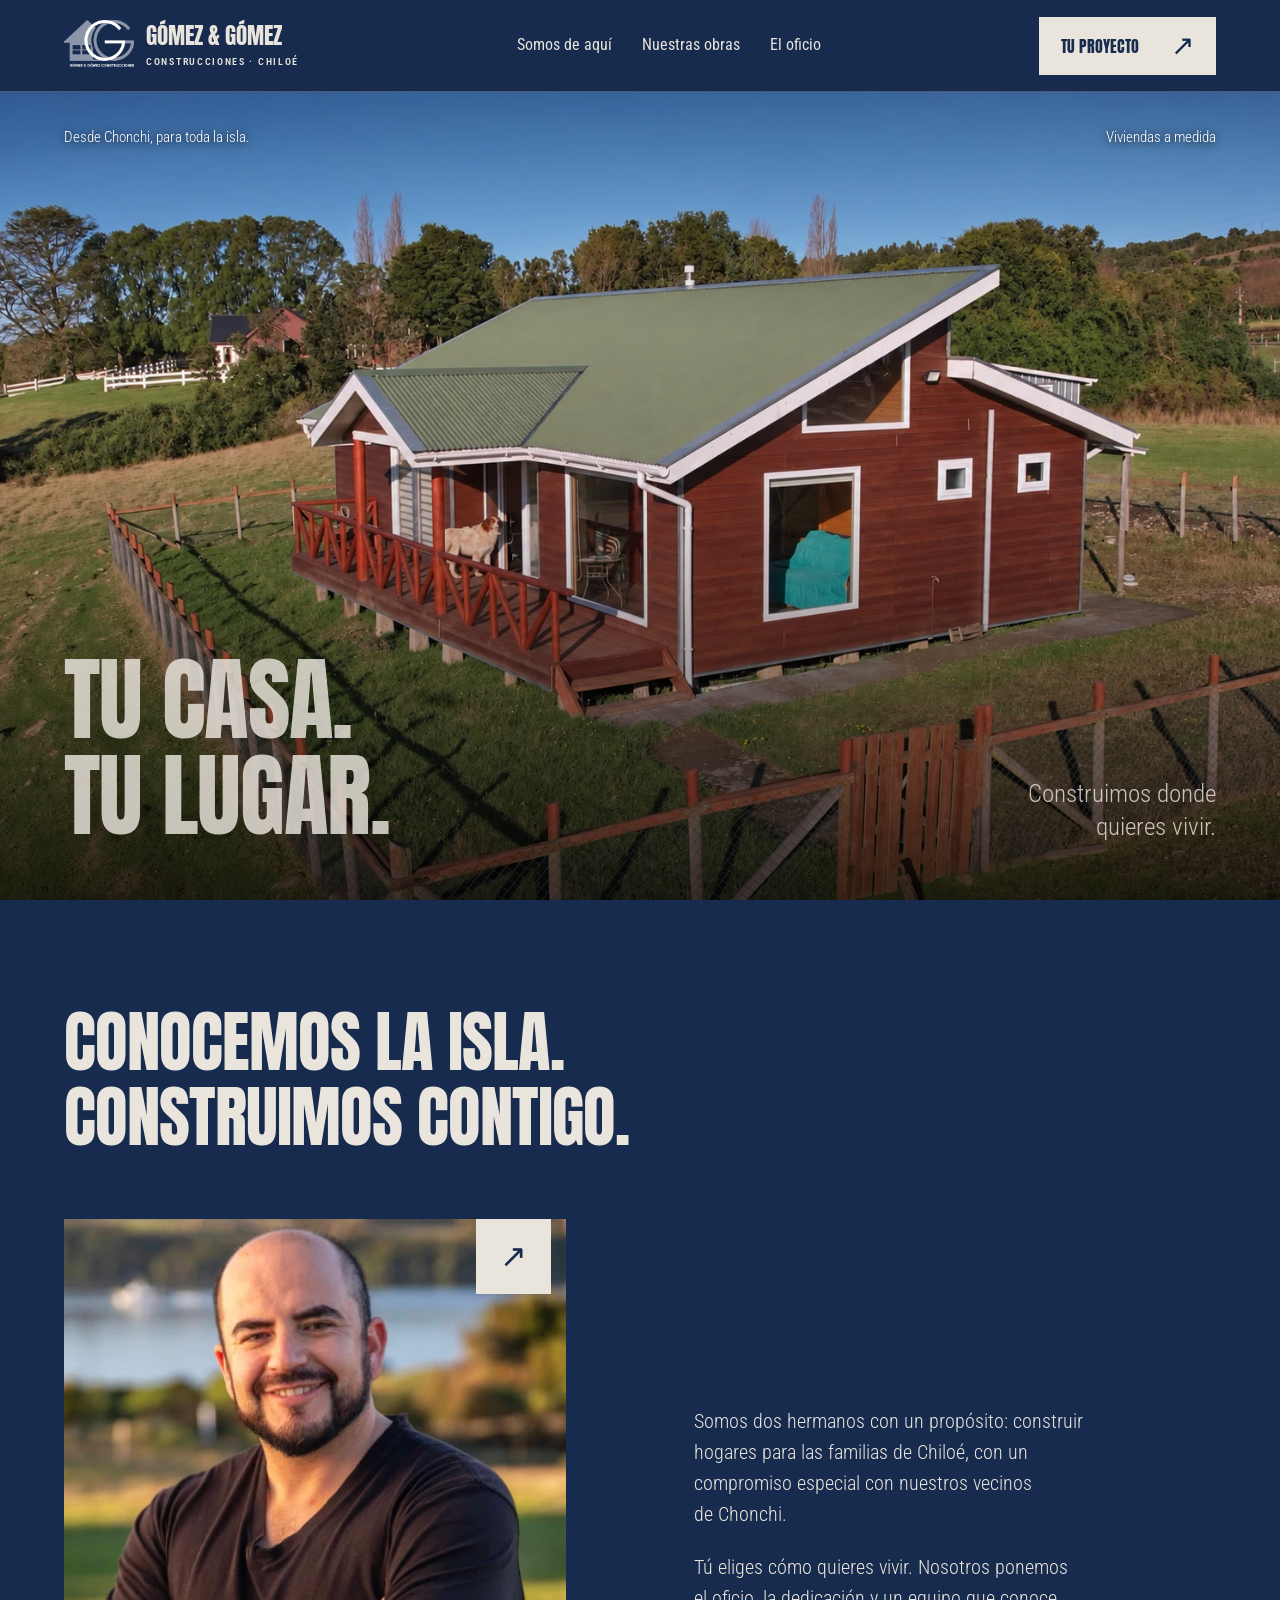
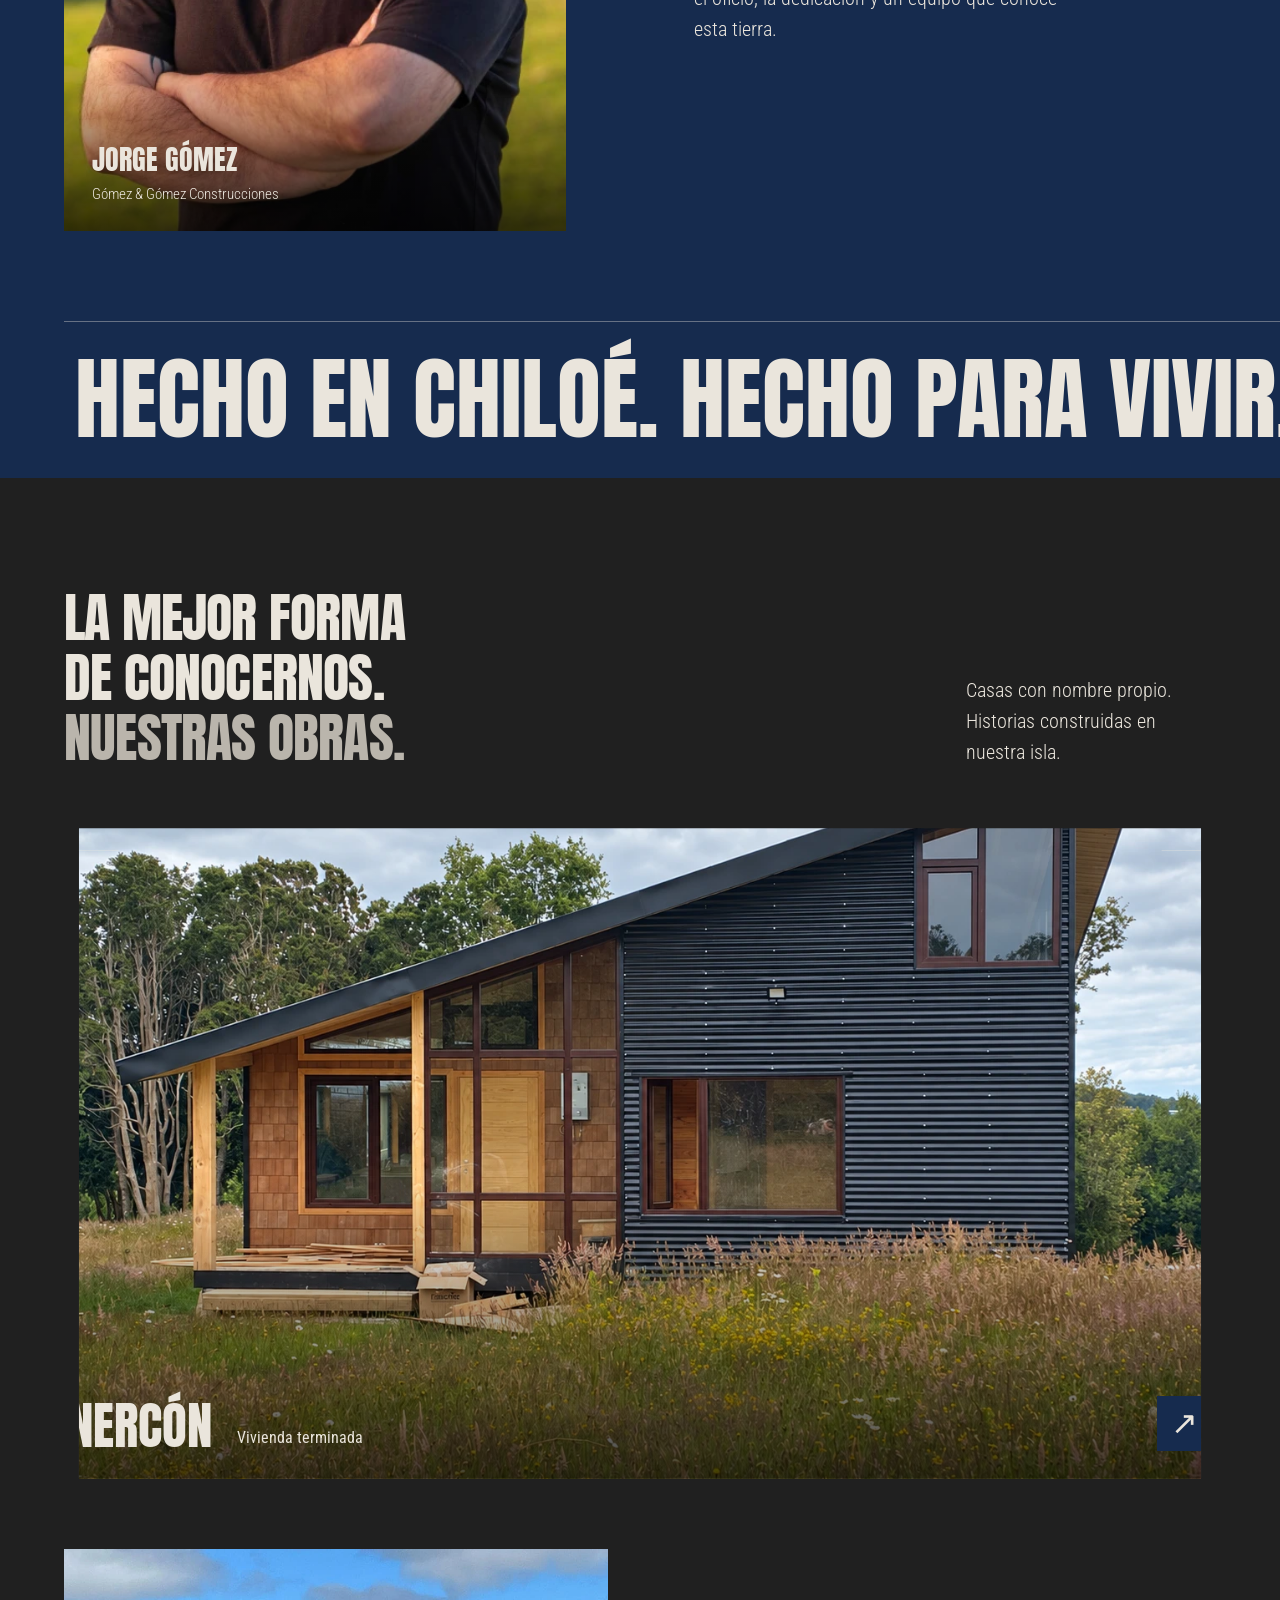
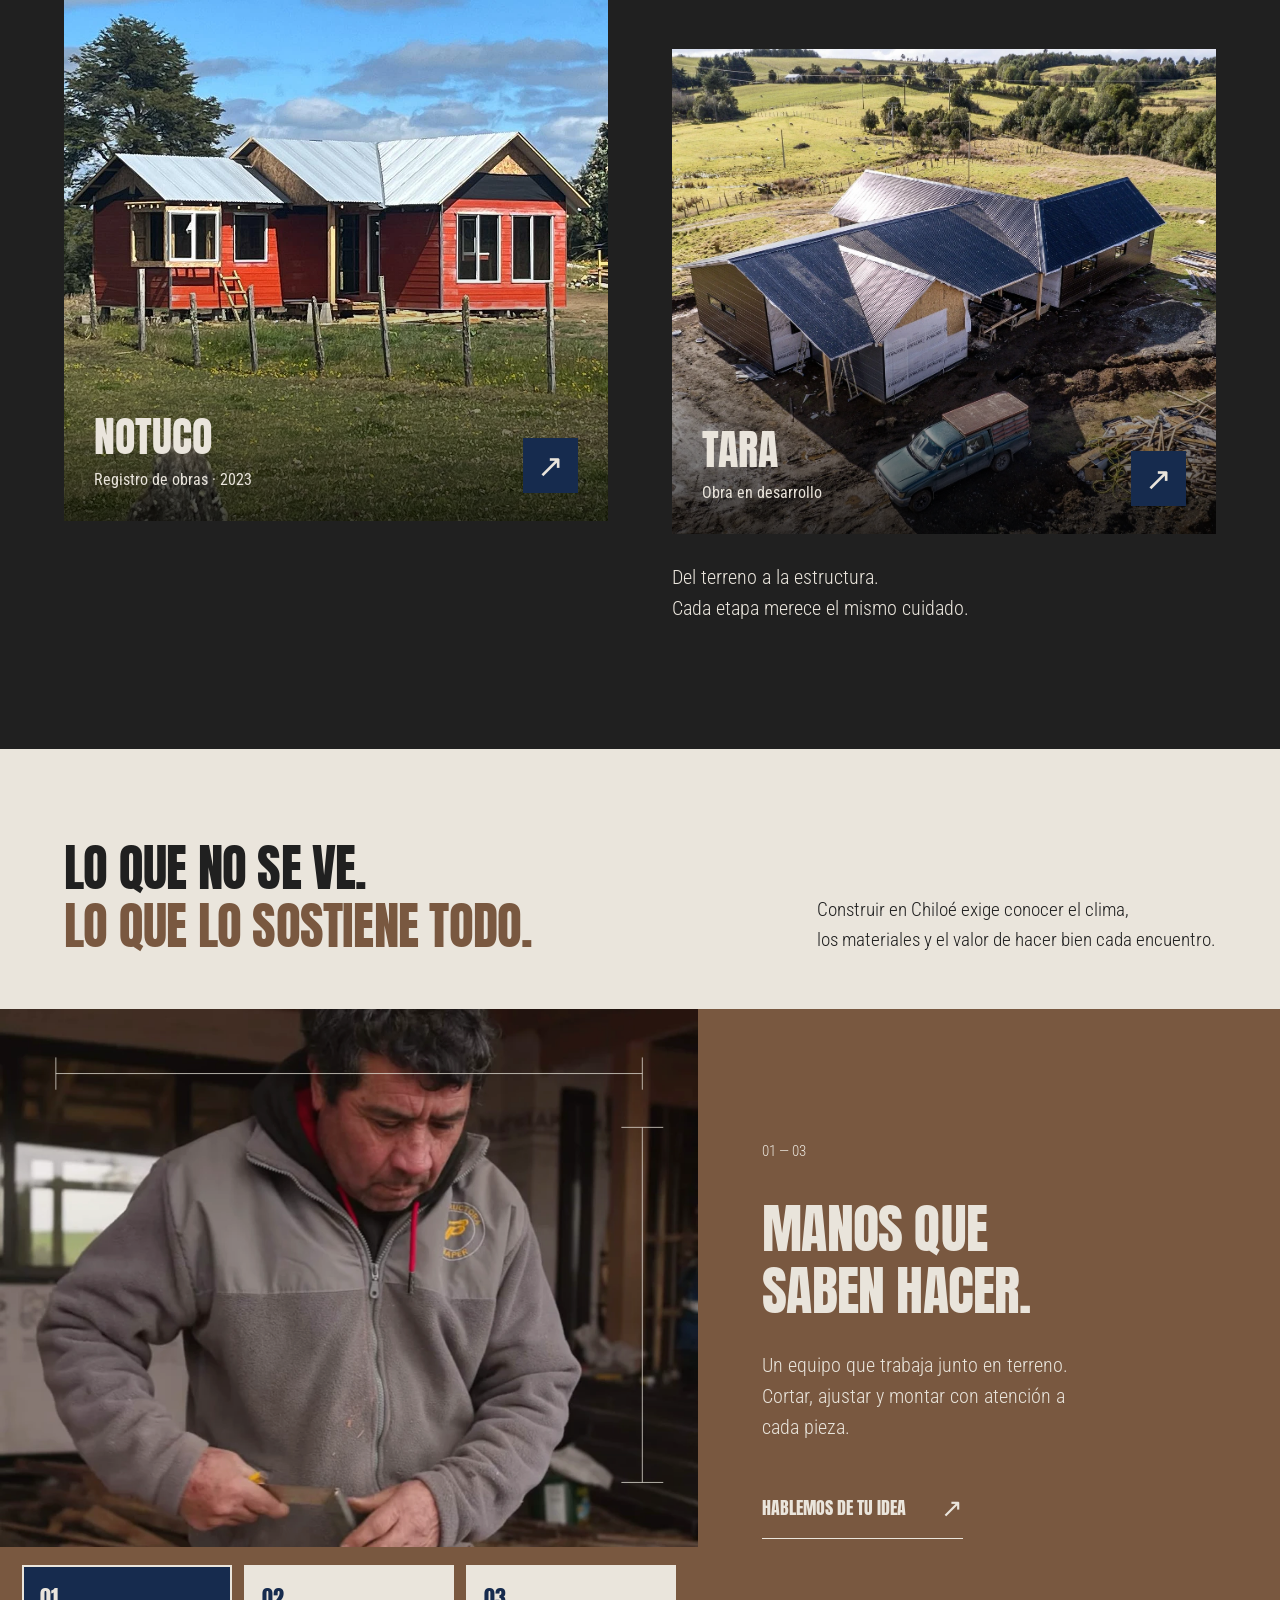
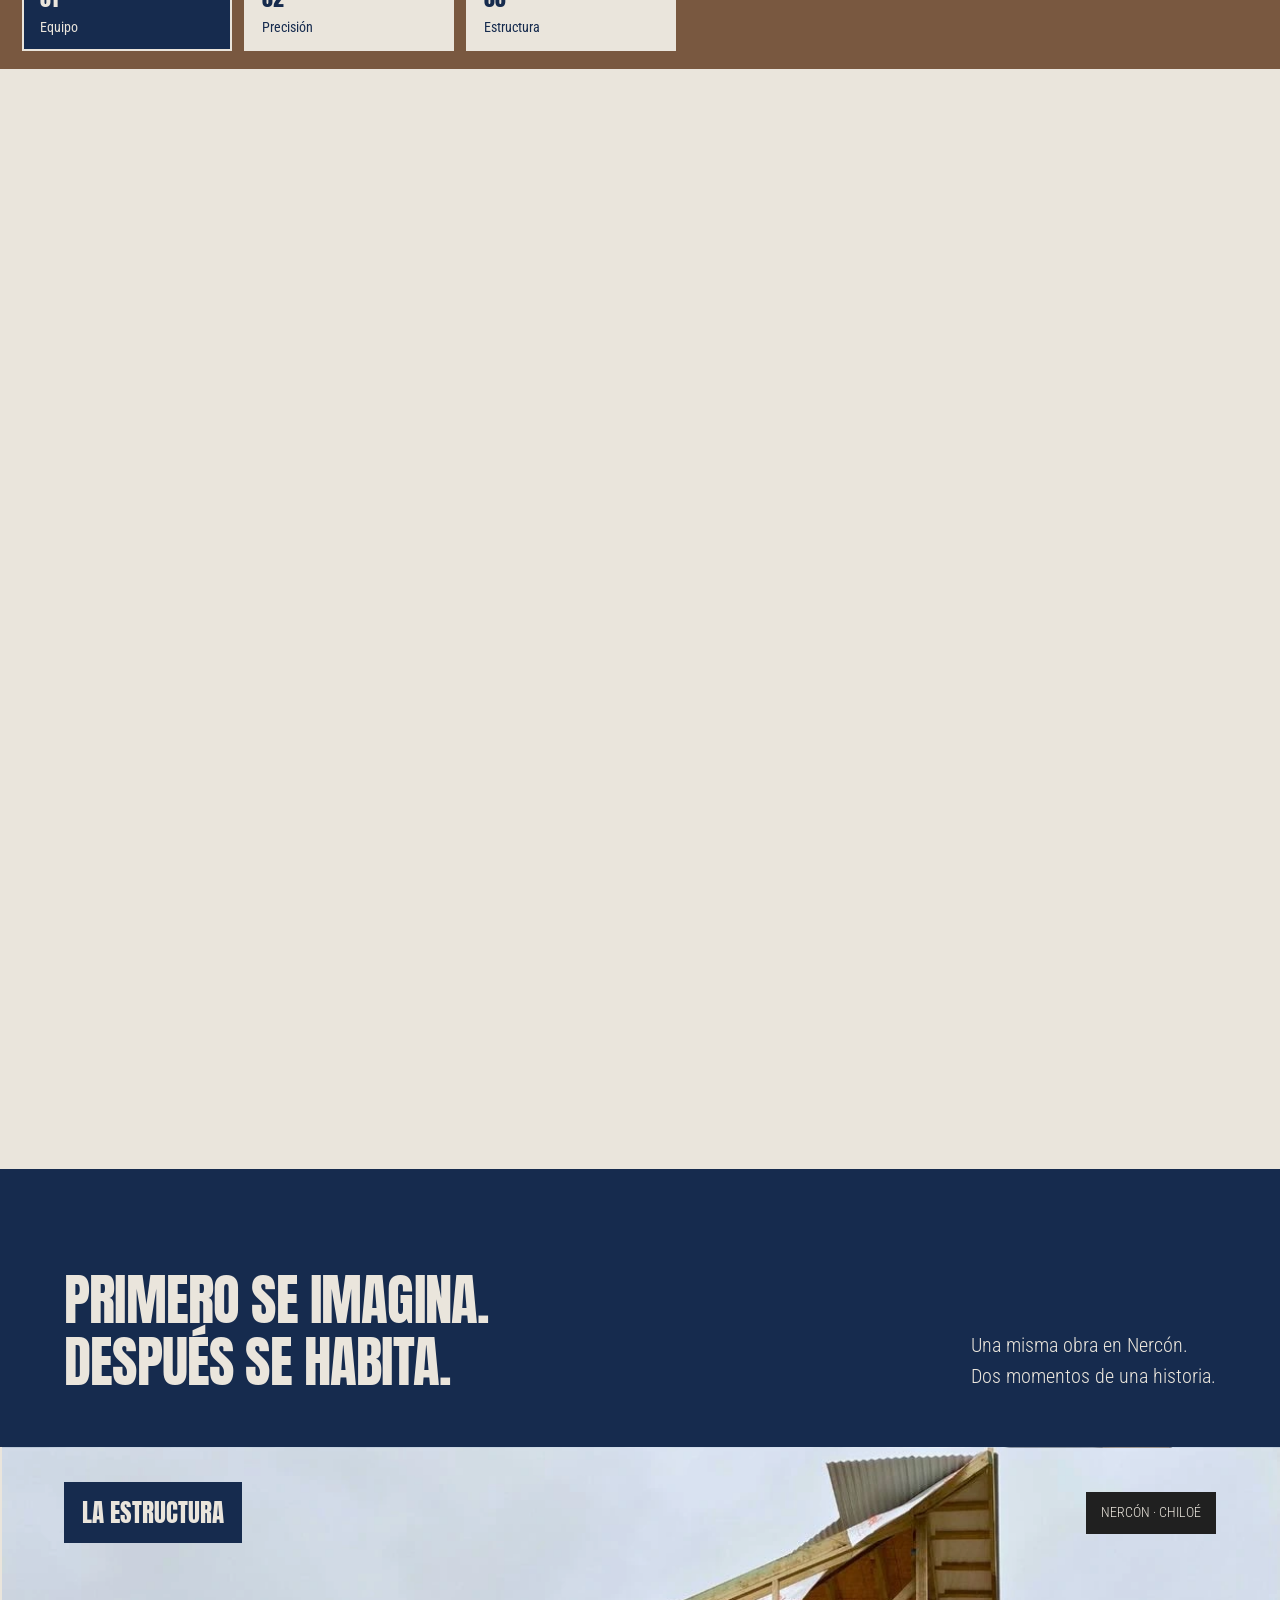
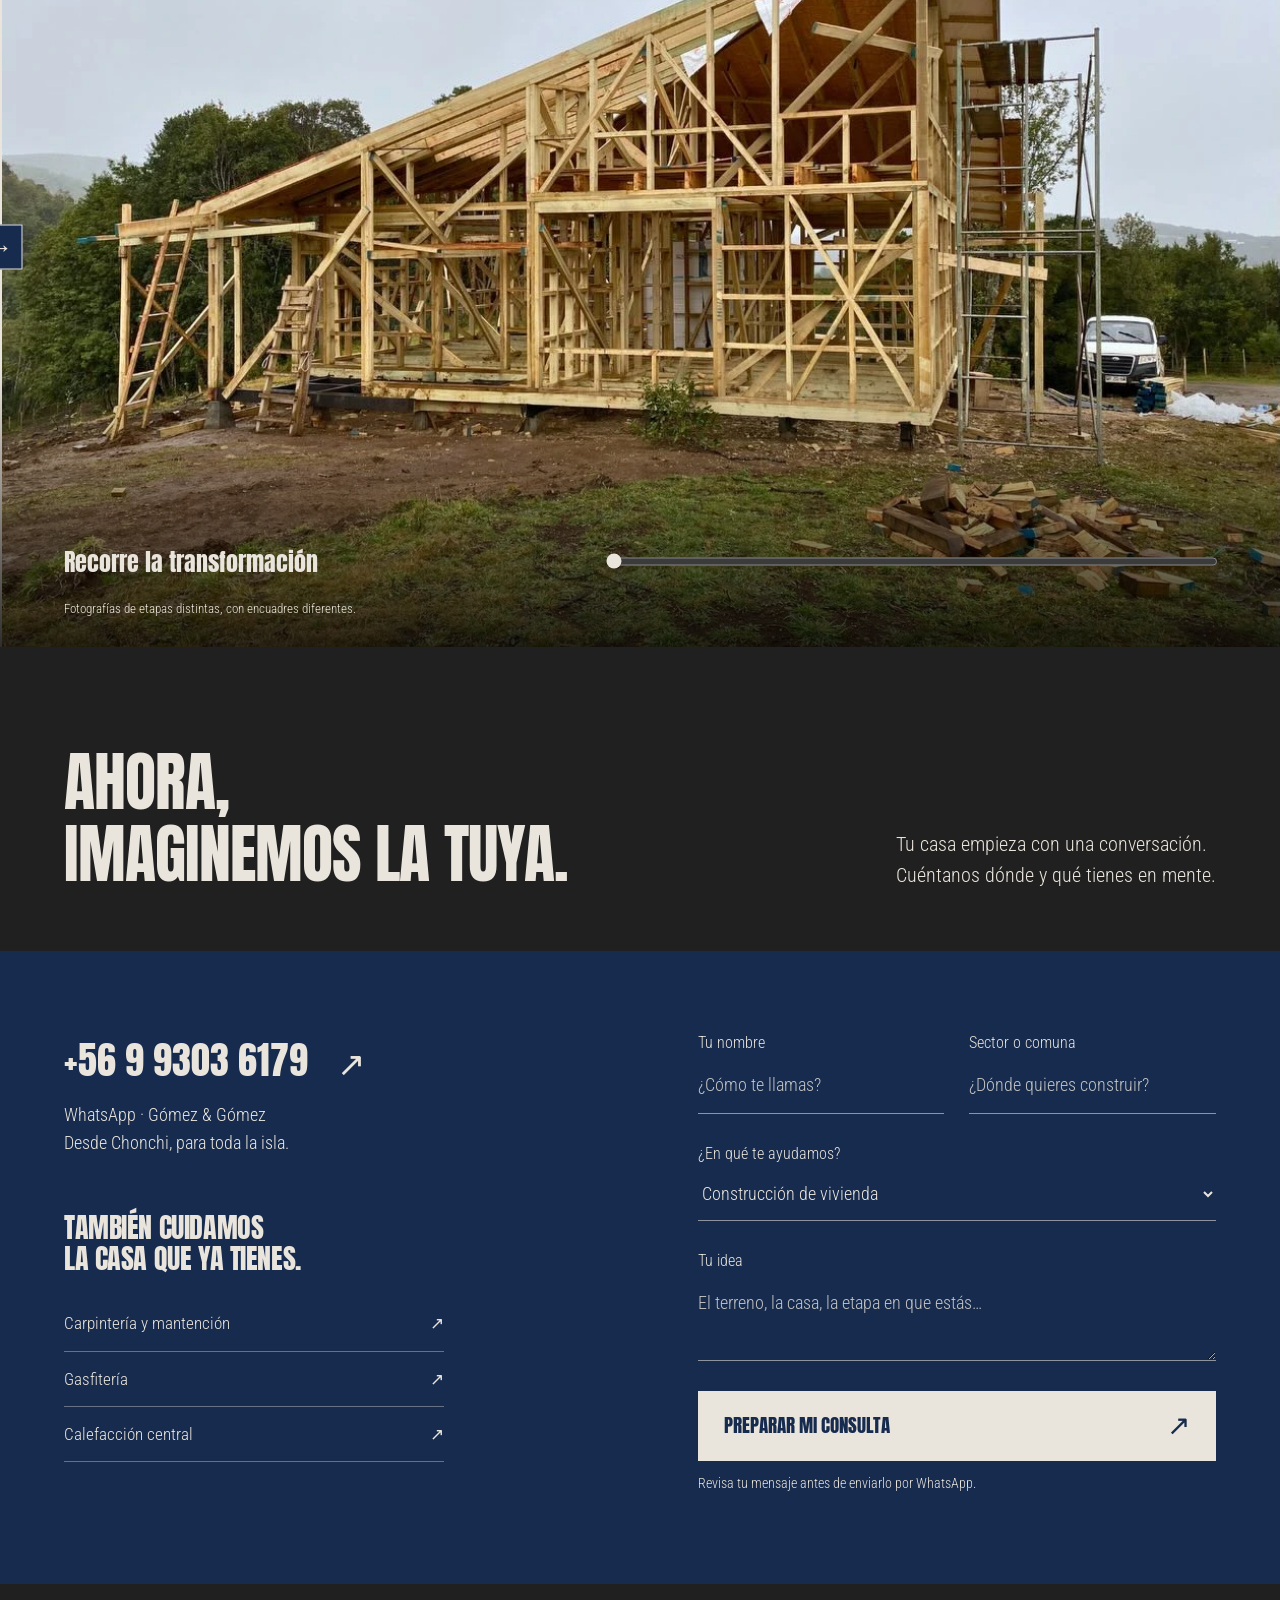
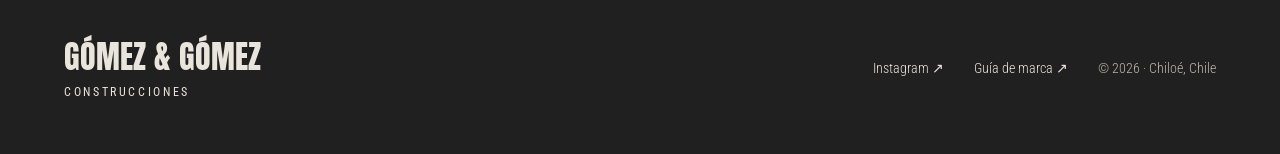
==== commit 1f3397b0: "Move scene buttons below video with bone-colored cards and remove pause overlay" ====
--- a/index.html
+++ b/index.html
@@ -6,7 +6,7 @@
 <section class="hero" id="inicio" aria-label="Una casa en Huicha"><div class="hero-media"><video id="hero-video" muted loop playsinline preload="none" poster="assets/huicha.webp" aria-label="Recorrido visual de la vivienda entregada en Huicha"><source data-src="assets/video/huicha-mobile.mp4" media="(max-width: 760px)" type="video/mp4"><source data-src="assets/video/huicha.mp4" type="video/mp4"></video><div class="hero-shade"></div></div><div class="hero-top"><span>Desde Chonchi, para toda la isla.</span><span>Viviendas a medida</span></div><div class="hero-title"><h1><span>TU CASA.</span><span>TU LUGAR.</span></h1><p>Construimos donde <br>quieres vivir.</p></div></section>
 <section class="about cobalt" id="nosotros"><div class="about-heading wrap"><h2><span>CONOCEMOS LA ISLA.</span><br><span>CONSTRUIMOS CONTIGO.</span></h2></div><div class="about-grid wrap"><figure class="portrait"><img src="assets/jorge.webp" alt="Jorge Gómez, de Gómez & Gómez Construcciones" loading="lazy" width="458" height="615"><figcaption>JORGE GÓMEZ <span>Gómez & Gómez Construcciones</span></figcaption><a class="portrait-story" href="https://www.instagram.com/gomez_y_gomez_construcciones/reel/DaTdCO6TL-a/" target="_blank" rel="noopener" aria-label="Ver la historia de Jorge en Instagram">↗</a></figure><div class="about-copy"><p>Somos dos hermanos con un propósito: construir hogares para las familias de Chiloé, con un compromiso especial con nuestros vecinos de Chonchi.</p><p>Tú eliges cómo quieres vivir. Nosotros ponemos el oficio, la dedicación y un equipo que conoce esta tierra.</p></div></div><div class="statement" aria-hidden="true"><span>HECHO EN CHILOÉ. HECHO PARA VIVIR.</span></div></section>
 <section class="works" id="obras"><div class="section-heading wrap"><h2>LA MEJOR FORMA<br>DE CONOCERNOS.<br><em>NUESTRAS OBRAS.</em></h2><p>Casas con nombre propio.<br>Historias construidas en nuestra isla.</p></div><article class="featured-work"><button class="work-photo" data-project="nercon" aria-label="Explorar la casa de Nercón"><img src="assets/nercon.webp" alt="Casa terminada en Nercón, con revestimiento oscuro y estructura de madera" loading="lazy"><span class="work-caption"><strong>NERCÓN</strong><span>Vivienda terminada</span><i>↗</i></span><span class="work-corners" aria-hidden="true"></span></button></article><div class="secondary-works wrap"><article><button class="work-photo" data-project="notuco" aria-label="Explorar viviendas en Notuco"><img src="assets/notuco-2023-1.webp" alt="Viviendas en Notuco publicadas por Gómez & Gómez en 2023" loading="lazy"><span class="work-caption"><strong>NOTUCO</strong><span>Registro de obras · 2023</span><i>↗</i></span></button></article><article class="offset-work"><button class="work-photo" data-project="tara" aria-label="Explorar el avance en Tara"><img src="assets/tara.webp" alt="Vista aérea de la obra en Tara" loading="lazy"><span class="work-caption"><strong>TARA</strong><span>Obra en desarrollo</span><i>↗</i></span></button><p>Del terreno a la estructura.<br>Cada etapa merece el mismo cuidado.</p></article></div></section>
-<section class="craft" id="oficio"><div class="craft-top wrap"><h2>LO QUE NO SE VE.<br><em>LO QUE LO SOSTIENE TODO.</em></h2><p>Construir en Chiloé exige conocer el clima,<br>los materiales y el valor de hacer bien cada encuentro.</p></div><div class="craft-stage"><div class="craft-visual"><video id="craft-video" class="lazy-video" data-src="assets/video/equipo.mp4" muted loop playsinline preload="none" poster="assets/equipo.webp" aria-label="El equipo trabajando en la estructura de madera"></video><button class="video-toggle dark-control" data-target="craft-video" aria-label="Reproducir vídeo del equipo">REPRODUCIR <span>▷</span></button><svg class="measurement" viewBox="0 0 100 100" preserveAspectRatio="none" aria-hidden="true"><path d="M8 12 H92 M8 9 V15 M92 9 V15 M92 22 V88 M89 22 H95 M89 88 H95"/></svg></div><div class="craft-copy"><span class="craft-index" aria-hidden="true">01 — 03</span><h3 id="craft-title">MANOS QUE<br>SABEN HACER.</h3><p id="craft-description">Un equipo que trabaja junto en terreno. Cortar, ajustar y montar con atención a cada pieza.</p><div class="craft-tabs" role="group" aria-label="Explorar el oficio"><button class="active" data-craft="0" aria-pressed="true">01 <span>Equipo</span></button><button data-craft="1" aria-pressed="false">02 <span>Precisión</span></button><button data-craft="2" aria-pressed="false">03 <span>Estructura</span></button></div><a class="text-link" href="#contacto">HABLEMOS DE TU IDEA <span>↗</span></a></div></div></section>
+<section class="craft" id="oficio"><div class="craft-top wrap"><h2>LO QUE NO SE VE.<br><em>LO QUE LO SOSTIENE TODO.</em></h2><p>Construir en Chiloé exige conocer el clima,<br>los materiales y el valor de hacer bien cada encuentro.</p></div><div class="craft-stage"><div class="craft-media"><div class="craft-visual"><video id="craft-video" class="lazy-video" data-src="assets/video/equipo.mp4" muted loop playsinline preload="none" poster="assets/equipo.webp" aria-label="El equipo trabajando en la estructura de madera"></video><svg class="measurement" viewBox="0 0 100 100" preserveAspectRatio="none" aria-hidden="true"><path d="M8 12 H92 M8 9 V15 M92 9 V15 M92 22 V88 M89 22 H95 M89 88 H95"/></svg></div><div class="craft-tabs" role="group" aria-label="Explorar el oficio"><button class="active" data-craft="0" aria-pressed="true">01 <span>Equipo</span></button><button data-craft="1" aria-pressed="false">02 <span>Precisión</span></button><button data-craft="2" aria-pressed="false">03 <span>Estructura</span></button></div></div><div class="craft-copy"><span class="craft-index" aria-hidden="true">01 — 03</span><h3 id="craft-title">MANOS QUE<br>SABEN HACER.</h3><p id="craft-description">Un equipo que trabaja junto en terreno. Cortar, ajustar y montar con atención a cada pieza.</p><a class="text-link" href="#contacto">HABLEMOS DE TU IDEA <span>↗</span></a></div></div></section>
 <section class="journey" id="proceso"><div class="journey-intro wrap"><h2>PRIMERO SE IMAGINA.<br><em>DESPUÉS SE HABITA.</em></h2><p>Una misma obra en Nercón.<br>Dos momentos de una historia.</p></div><div class="journey-stage"><div class="journey-image after"><img src="assets/nercon.webp" alt="Resultado terminado de la vivienda en Nercón" loading="lazy"></div><div class="journey-image before"><img src="assets/nercon-antes.webp" alt="Estructura de madera de la misma obra en Nercón" loading="lazy"></div><div class="journey-caption"><span id="journey-label">LA ESTRUCTURA</span><span>NERCÓN · CHILOÉ</span></div><div class="journey-handle" aria-hidden="true"><span>↔</span></div><div class="journey-control"><label for="comparison">Recorre la transformación</label><input type="range" id="comparison" min="0" max="100" value="0" aria-label="Porcentaje de la vivienda terminada"><small>Fotografías de etapas distintas, con encuadres diferentes.</small></div></div></section>
 <section class="contact" id="contacto"><div class="contact-intro wrap"><h2>AHORA,<br><em>IMAGINEMOS LA TUYA.</em></h2><p>Tu casa empieza con una conversación.<br>Cuéntanos dónde y qué tienes en mente.</p></div><div class="contact-panel wrap"><div class="contact-details"><a href="https://wa.me/56993036179" target="_blank" rel="noopener" class="phone">+56 9 9303 6179 <span>↗</span></a><p>WhatsApp · Gómez & Gómez<br>Desde Chonchi, para toda la isla.</p><div class="other-services"><h3>TAMBIÉN CUIDAMOS<br>LA CASA QUE YA TIENES.</h3><button data-service="Carpintería y mantención">Carpintería y mantención <span>↗</span></button><button data-service="Gasfitería">Gasfitería <span>↗</span></button><button data-service="Calefacción central">Calefacción central <span>↗</span></button></div></div><form id="quote-form"><div class="form-row"><label>Tu nombre<input name="nombre" required autocomplete="name" placeholder="¿Cómo te llamas?"></label><label>Sector o comuna<input name="lugar" required placeholder="¿Dónde quieres construir?"></label></div><label>¿En qué te ayudamos?<select id="service" name="servicio"><option>Construcción de vivienda</option><option>Carpintería y mantención</option><option>Gasfitería</option><option>Calefacción central</option><option>Consulta sobre modalidad DS10</option></select></label><label>Tu idea<textarea name="detalle" rows="2" placeholder="El terreno, la casa, la etapa en que estás…"></textarea></label><button class="button light" type="submit">PREPARAR MI CONSULTA <span>↗</span></button><p class="form-note">Revisa tu mensaje antes de enviarlo por WhatsApp.</p><div id="quote-result" hidden aria-live="polite"><h3>TU MENSAJE ESTÁ LISTO.</h3><p id="quote-preview"></p><a id="whatsapp-link" class="button light" target="_blank" rel="noopener">ABRIR WHATSAPP <span>↗</span></a></div></form></div></section>
 </main><footer class="wrap"><a class="footer-brand" href="#inicio">GÓMEZ & GÓMEZ<span>CONSTRUCCIONES</span></a><div><a href="https://www.instagram.com/gomez_y_gomez_construcciones/" target="_blank" rel="noopener">Instagram ↗</a><a href="guia-marca.html">Guía de marca ↗</a><span>© <span id="year">2026</span> · Chiloé, Chile</span></div></footer>
--- a/styles.css
+++ b/styles.css
@@ -11,3 +11,13 @@
 body{font-weight:300}.header nav{font-weight:400}
 
 .hero-title>p,.hero-top,.about-copy p,.portrait figcaption span,.section-heading>p,.offset-work p,.craft-top p,.craft-copy>p,.journey-intro p,.contact-intro p,.contact-details>p{font-weight:300}
+
+/* Video scene controls directly below the video. */
+.craft-media{display:flex;flex-direction:column;min-width:0;background:var(--wood)}
+.craft-media .craft-visual{flex:1;min-height:470px}
+.craft-media .craft-tabs{display:grid;grid-template-columns:repeat(3,minmax(0,1fr));gap:12px;margin:0;padding:18px 22px;background:var(--wood)}
+.craft-media .craft-tabs button{padding:14px 16px;background:var(--bone);color:var(--blue);border:2px solid var(--bone);text-align:left;transition:background .2s,color .2s}
+.craft-media .craft-tabs button.active{background:var(--blue);color:var(--bone);border-color:var(--bone)}
+.craft-media .craft-tabs button:hover{background:white;color:var(--blue)}
+.craft-media .craft-tabs button:focus-visible{outline:3px solid var(--bone);outline-offset:3px}
+@media(max-width:760px){.craft-media .craft-visual{flex:none;height:470px;min-height:0}.craft-media .craft-tabs{gap:10px}.craft-media .craft-tabs button{padding:12px}}
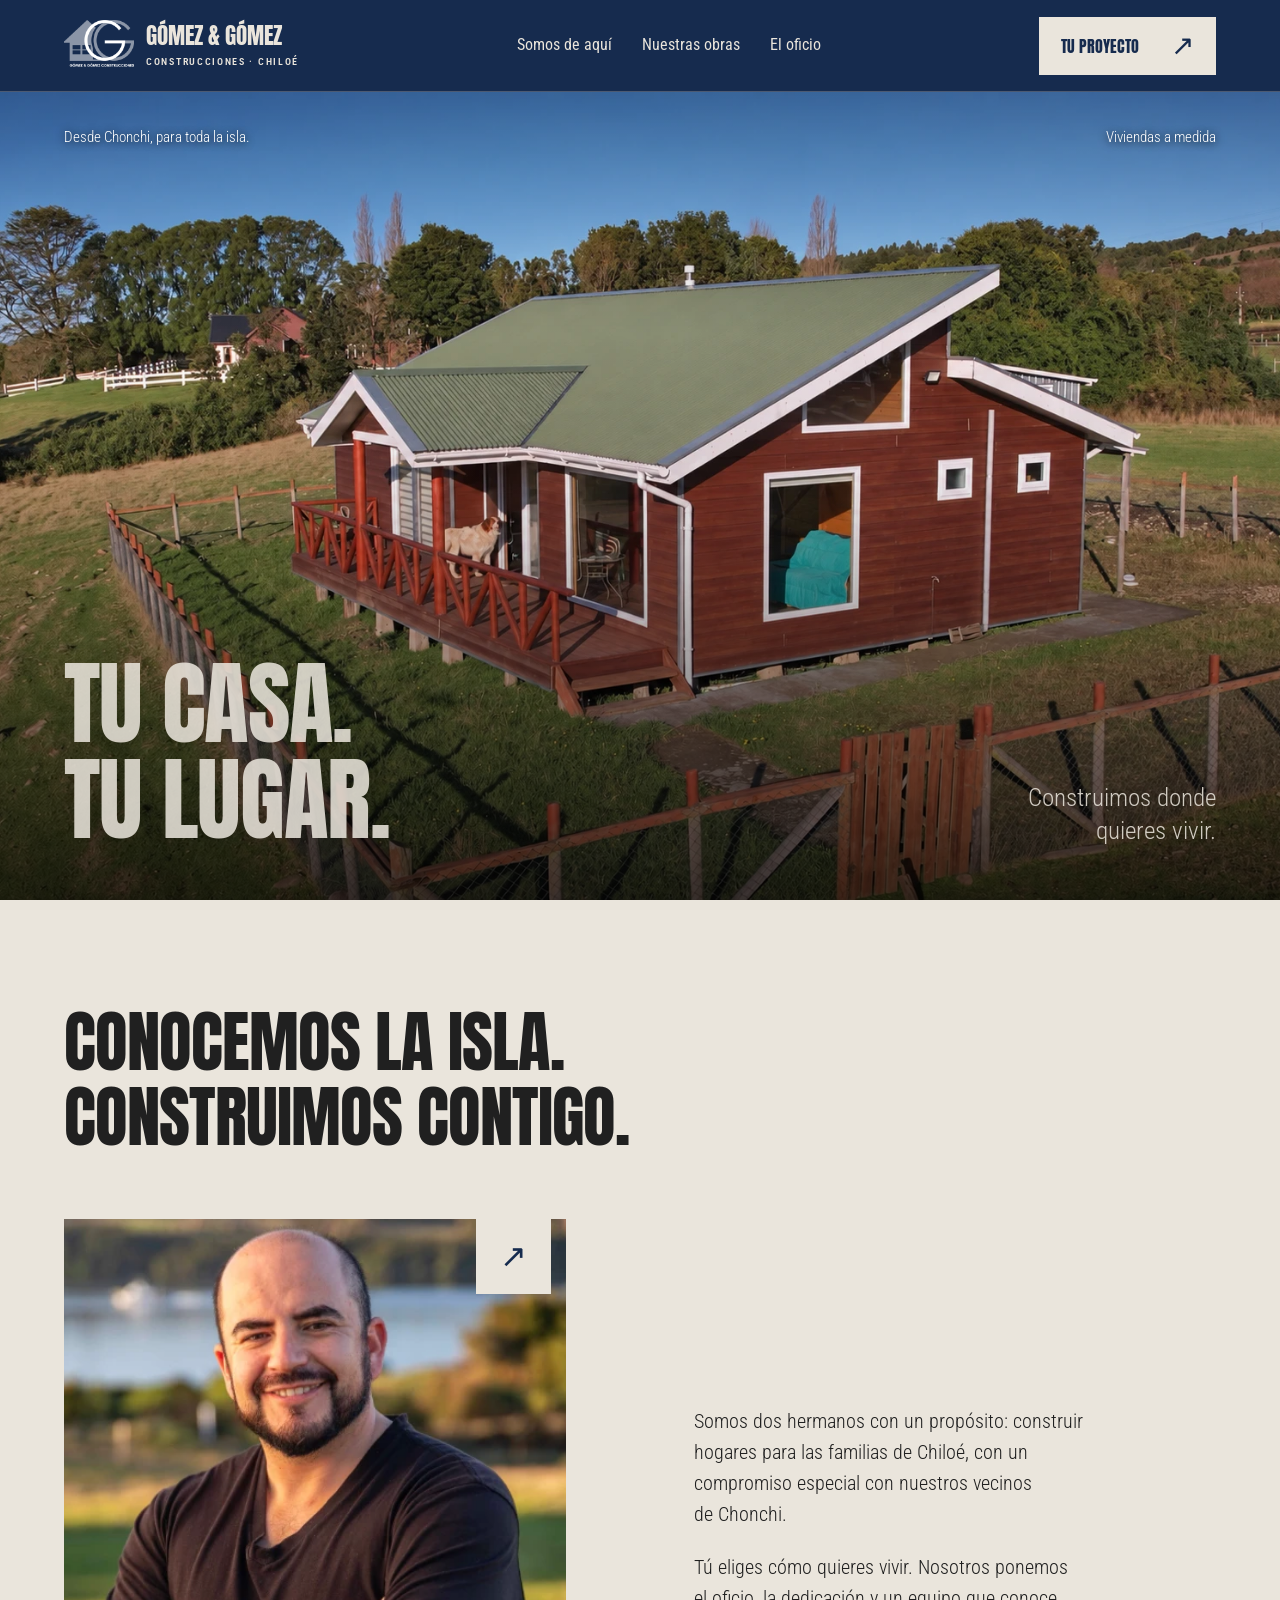
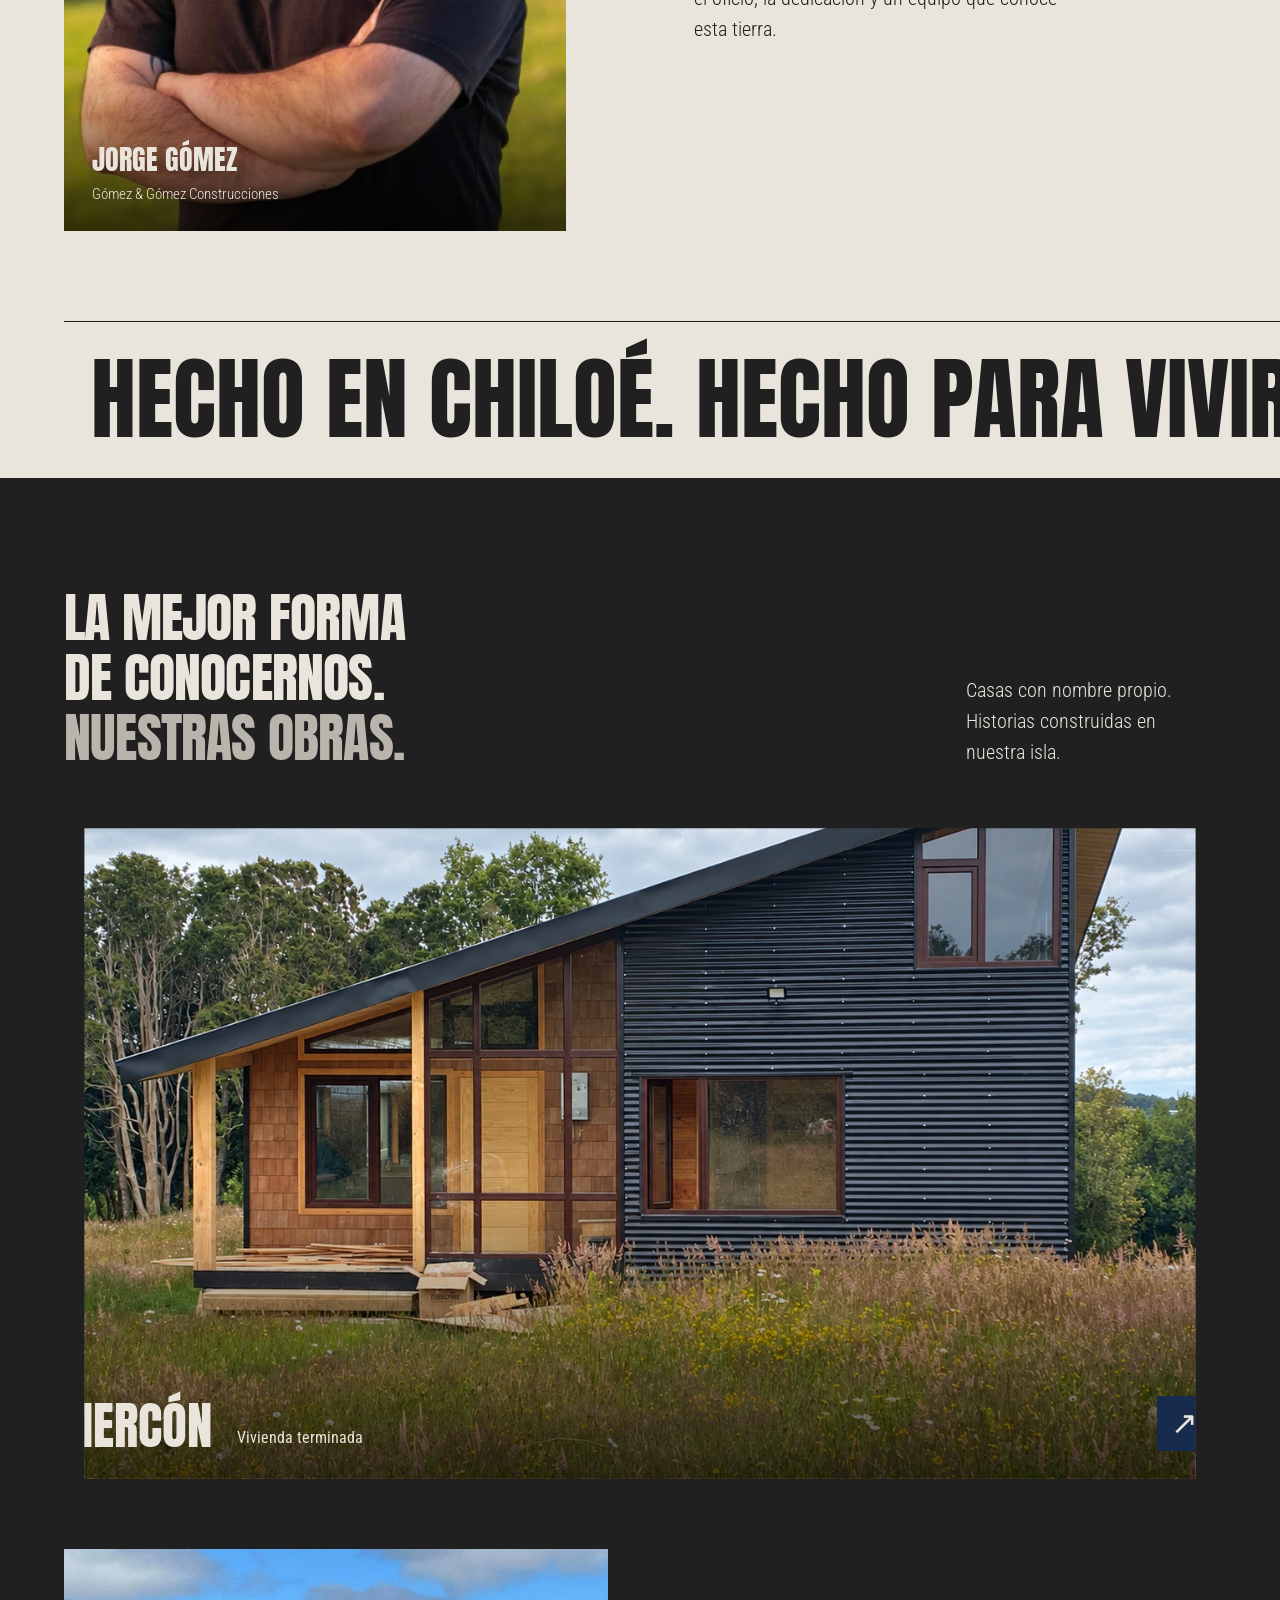
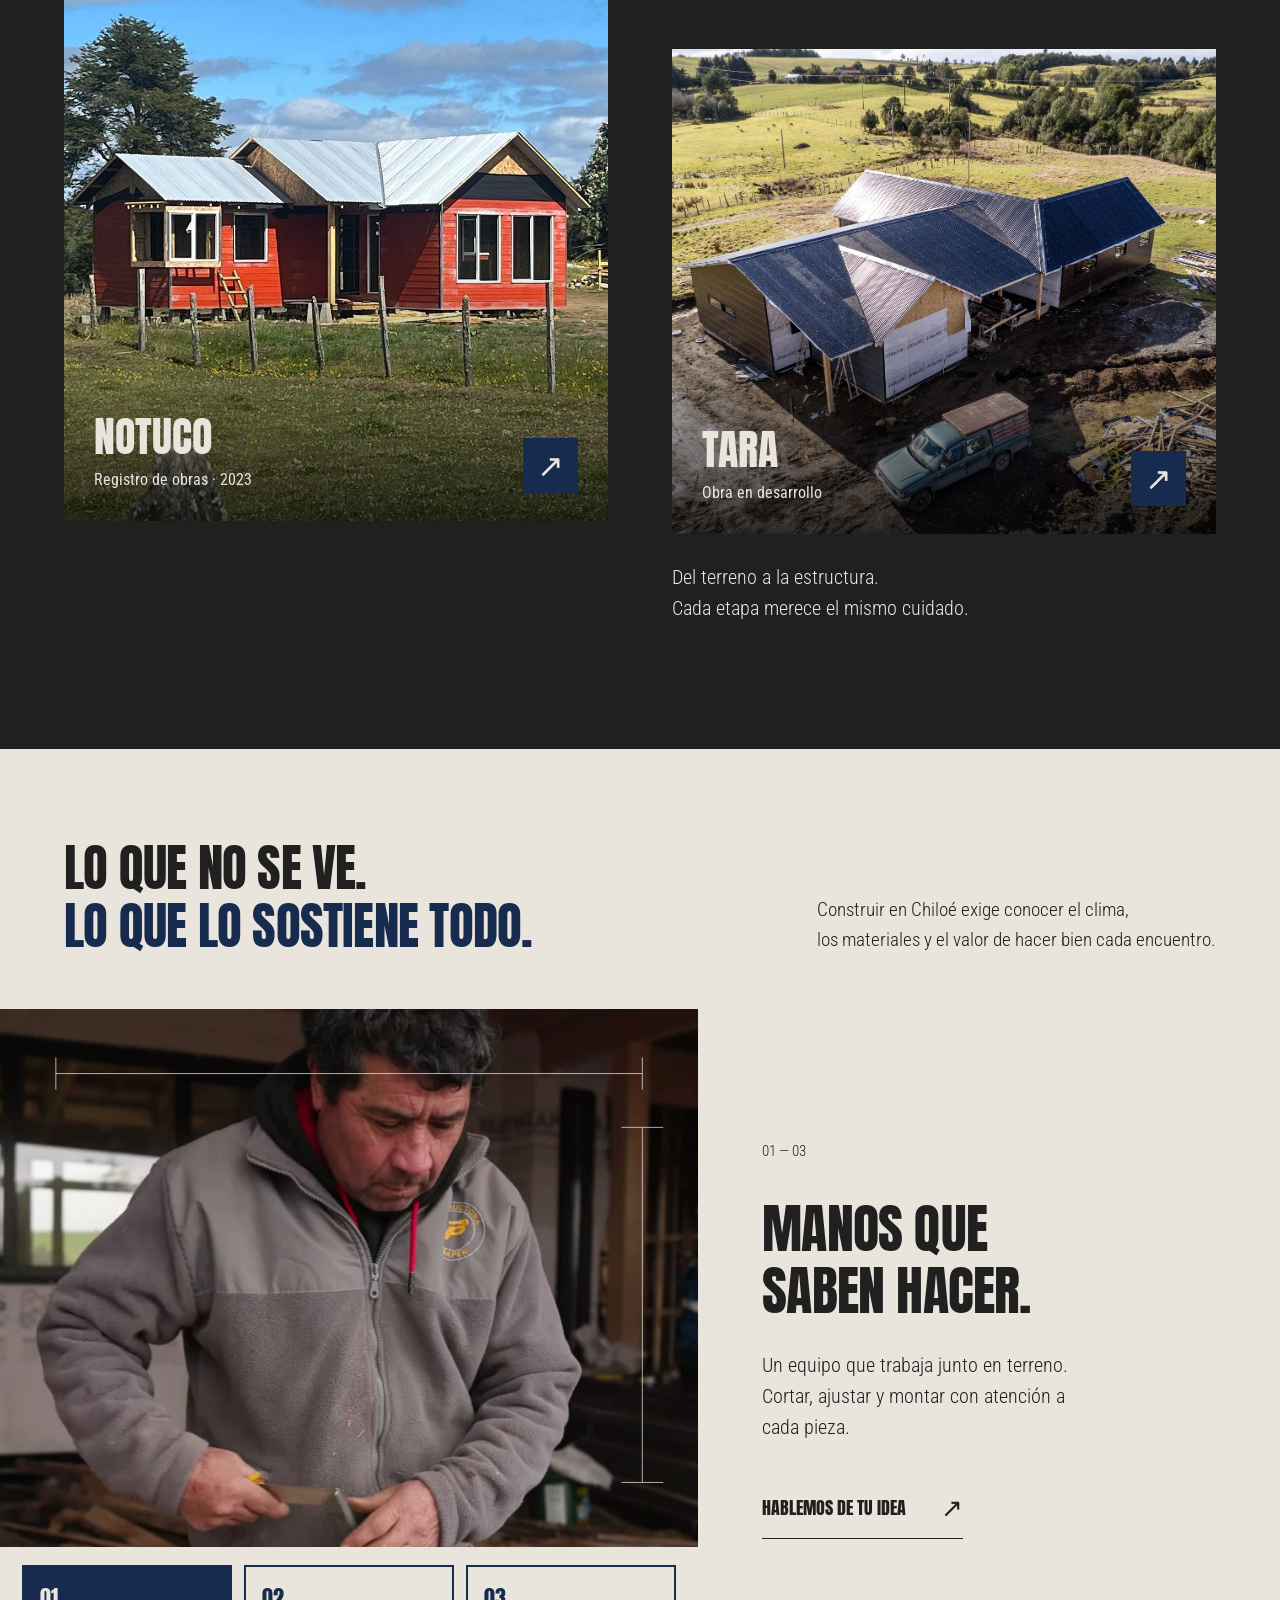
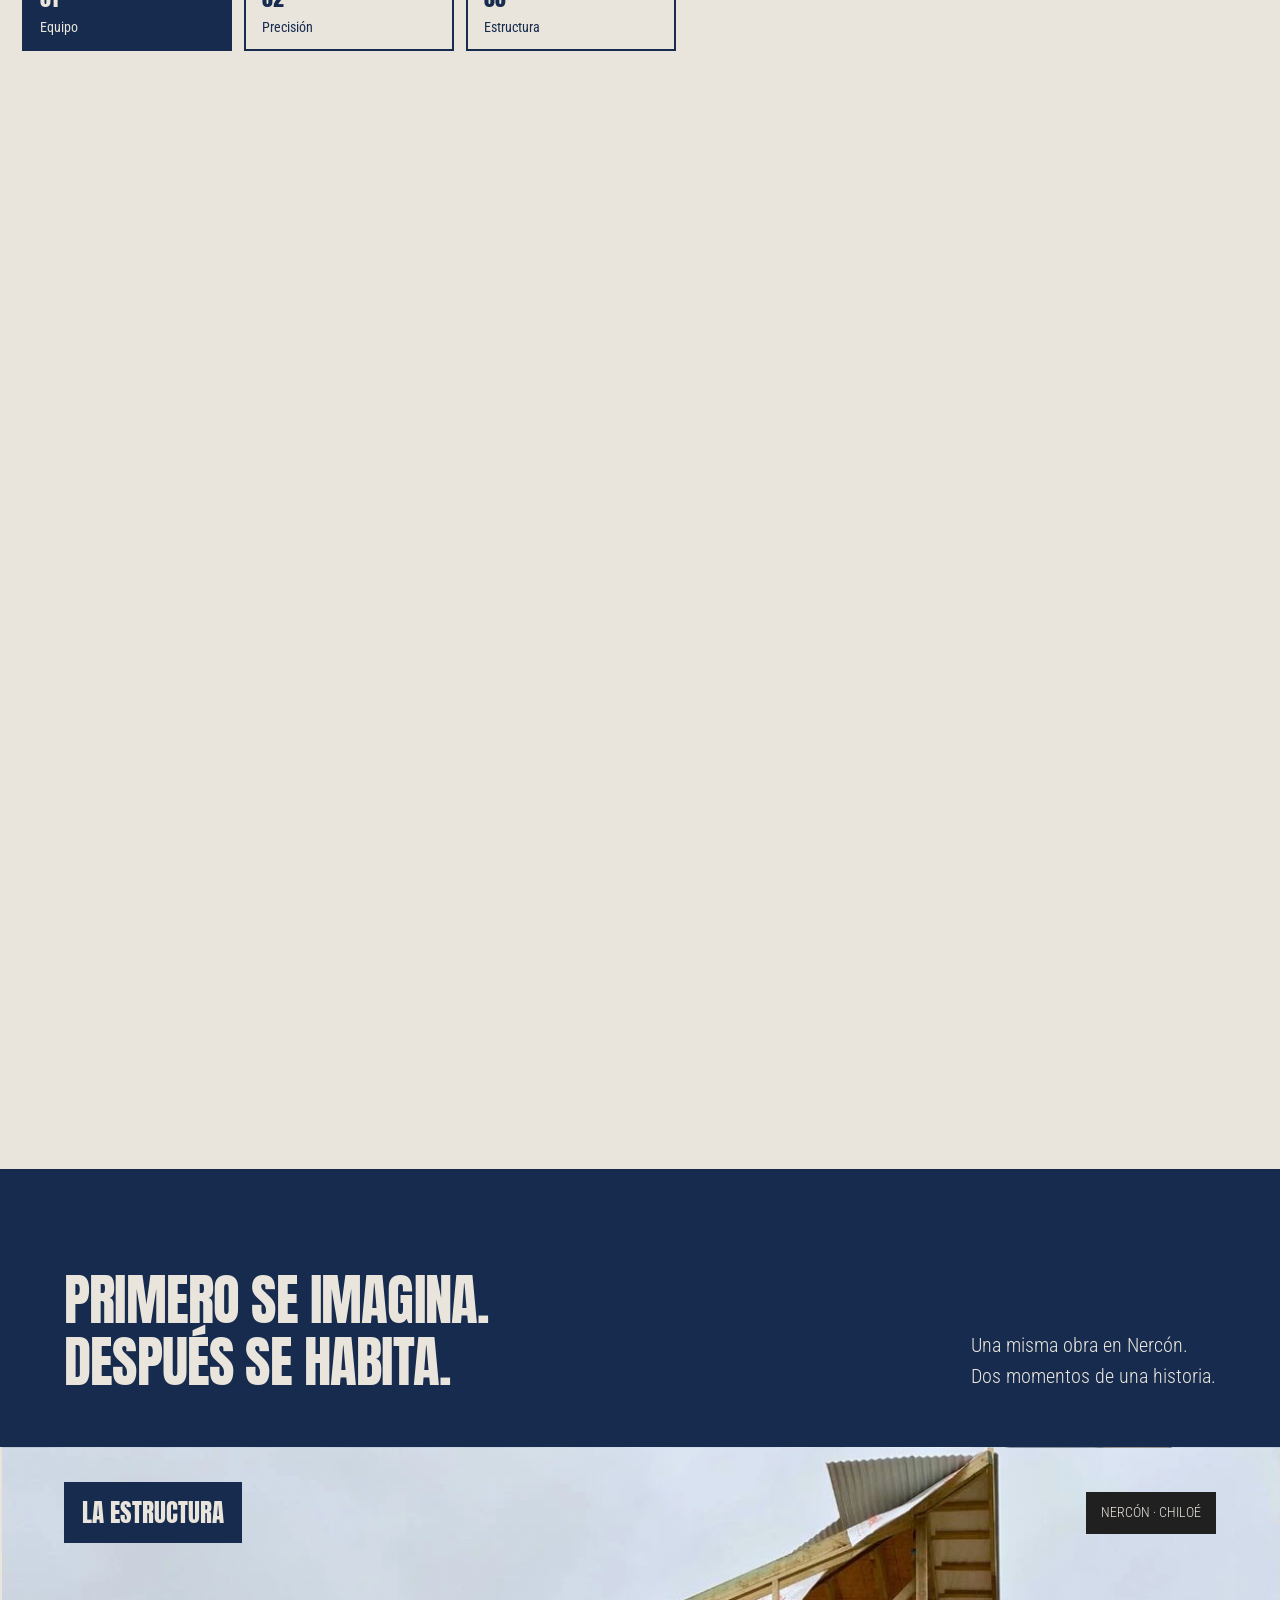
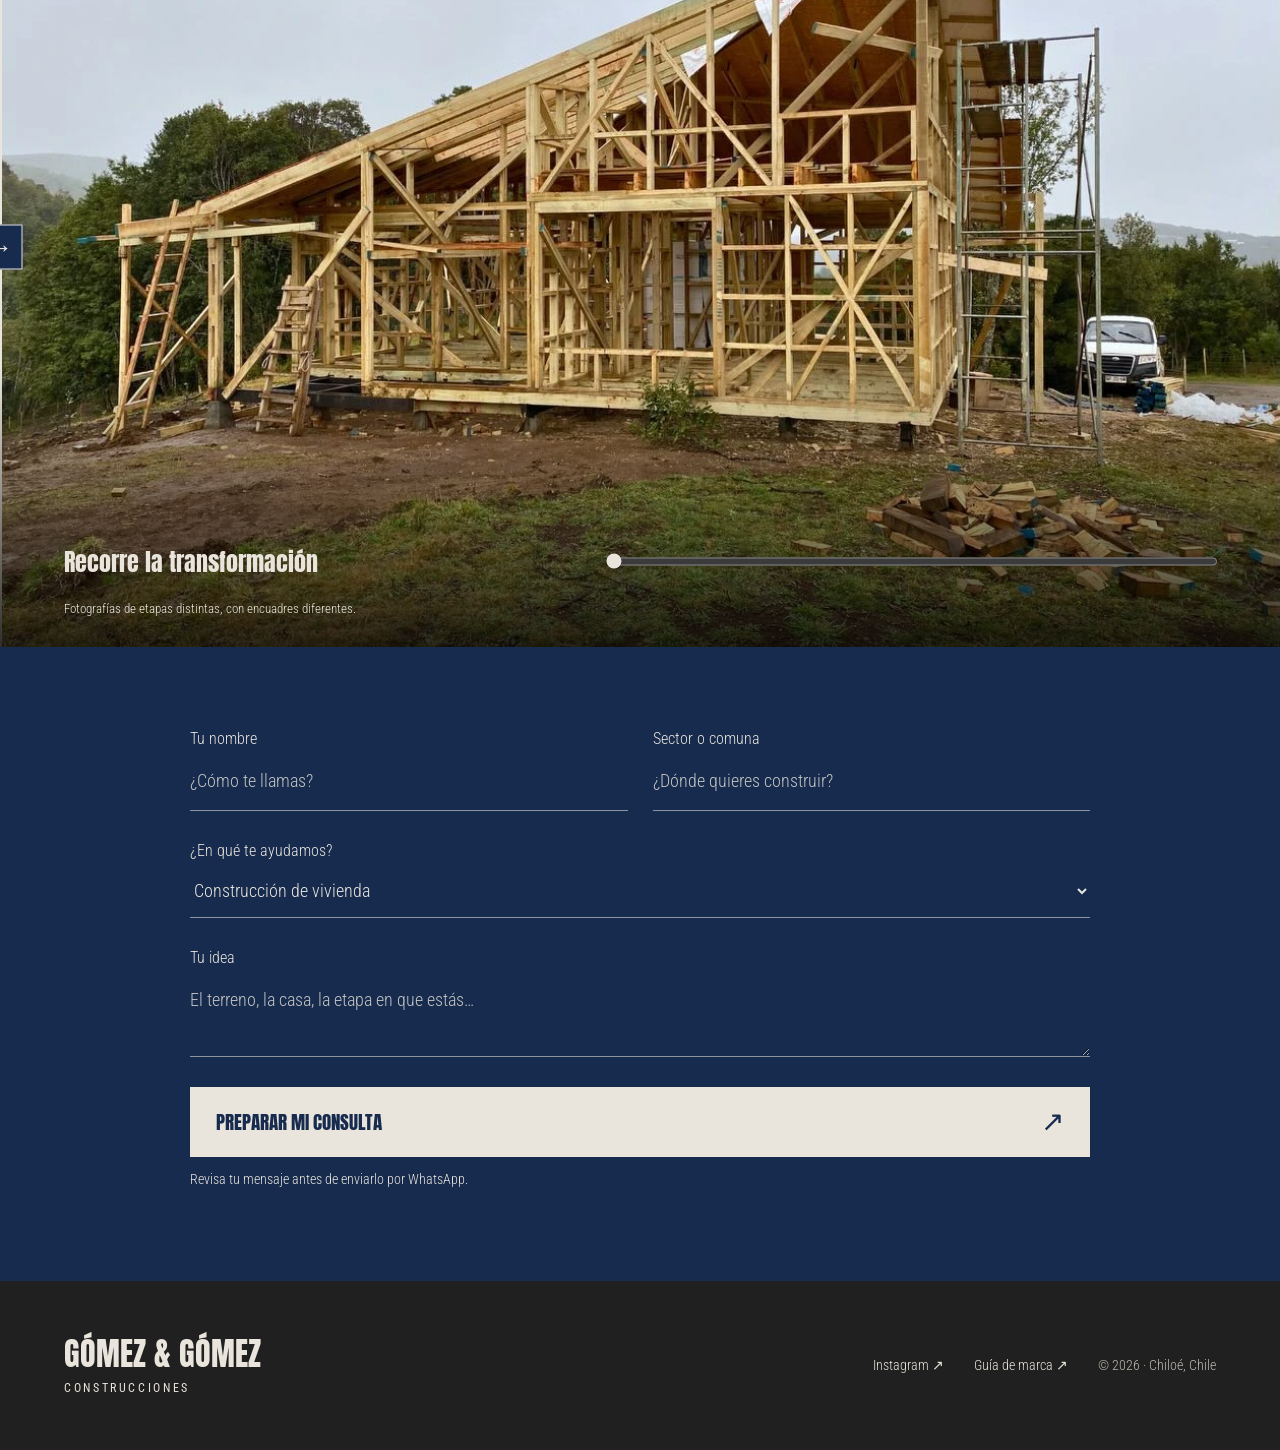
==== commit e08bf43d: "Apply bone graphite bone section palette and simplify contact to form" ====
--- a/index.html
+++ b/index.html
@@ -8,7 +8,7 @@
 <section class="works" id="obras"><div class="section-heading wrap"><h2>LA MEJOR FORMA<br>DE CONOCERNOS.<br><em>NUESTRAS OBRAS.</em></h2><p>Casas con nombre propio.<br>Historias construidas en nuestra isla.</p></div><article class="featured-work"><button class="work-photo" data-project="nercon" aria-label="Explorar la casa de Nercón"><img src="assets/nercon.webp" alt="Casa terminada en Nercón, con revestimiento oscuro y estructura de madera" loading="lazy"><span class="work-caption"><strong>NERCÓN</strong><span>Vivienda terminada</span><i>↗</i></span><span class="work-corners" aria-hidden="true"></span></button></article><div class="secondary-works wrap"><article><button class="work-photo" data-project="notuco" aria-label="Explorar viviendas en Notuco"><img src="assets/notuco-2023-1.webp" alt="Viviendas en Notuco publicadas por Gómez & Gómez en 2023" loading="lazy"><span class="work-caption"><strong>NOTUCO</strong><span>Registro de obras · 2023</span><i>↗</i></span></button></article><article class="offset-work"><button class="work-photo" data-project="tara" aria-label="Explorar el avance en Tara"><img src="assets/tara.webp" alt="Vista aérea de la obra en Tara" loading="lazy"><span class="work-caption"><strong>TARA</strong><span>Obra en desarrollo</span><i>↗</i></span></button><p>Del terreno a la estructura.<br>Cada etapa merece el mismo cuidado.</p></article></div></section>
 <section class="craft" id="oficio"><div class="craft-top wrap"><h2>LO QUE NO SE VE.<br><em>LO QUE LO SOSTIENE TODO.</em></h2><p>Construir en Chiloé exige conocer el clima,<br>los materiales y el valor de hacer bien cada encuentro.</p></div><div class="craft-stage"><div class="craft-media"><div class="craft-visual"><video id="craft-video" class="lazy-video" data-src="assets/video/equipo.mp4" muted loop playsinline preload="none" poster="assets/equipo.webp" aria-label="El equipo trabajando en la estructura de madera"></video><svg class="measurement" viewBox="0 0 100 100" preserveAspectRatio="none" aria-hidden="true"><path d="M8 12 H92 M8 9 V15 M92 9 V15 M92 22 V88 M89 22 H95 M89 88 H95"/></svg></div><div class="craft-tabs" role="group" aria-label="Explorar el oficio"><button class="active" data-craft="0" aria-pressed="true">01 <span>Equipo</span></button><button data-craft="1" aria-pressed="false">02 <span>Precisión</span></button><button data-craft="2" aria-pressed="false">03 <span>Estructura</span></button></div></div><div class="craft-copy"><span class="craft-index" aria-hidden="true">01 — 03</span><h3 id="craft-title">MANOS QUE<br>SABEN HACER.</h3><p id="craft-description">Un equipo que trabaja junto en terreno. Cortar, ajustar y montar con atención a cada pieza.</p><a class="text-link" href="#contacto">HABLEMOS DE TU IDEA <span>↗</span></a></div></div></section>
 <section class="journey" id="proceso"><div class="journey-intro wrap"><h2>PRIMERO SE IMAGINA.<br><em>DESPUÉS SE HABITA.</em></h2><p>Una misma obra en Nercón.<br>Dos momentos de una historia.</p></div><div class="journey-stage"><div class="journey-image after"><img src="assets/nercon.webp" alt="Resultado terminado de la vivienda en Nercón" loading="lazy"></div><div class="journey-image before"><img src="assets/nercon-antes.webp" alt="Estructura de madera de la misma obra en Nercón" loading="lazy"></div><div class="journey-caption"><span id="journey-label">LA ESTRUCTURA</span><span>NERCÓN · CHILOÉ</span></div><div class="journey-handle" aria-hidden="true"><span>↔</span></div><div class="journey-control"><label for="comparison">Recorre la transformación</label><input type="range" id="comparison" min="0" max="100" value="0" aria-label="Porcentaje de la vivienda terminada"><small>Fotografías de etapas distintas, con encuadres diferentes.</small></div></div></section>
-<section class="contact" id="contacto"><div class="contact-intro wrap"><h2>AHORA,<br><em>IMAGINEMOS LA TUYA.</em></h2><p>Tu casa empieza con una conversación.<br>Cuéntanos dónde y qué tienes en mente.</p></div><div class="contact-panel wrap"><div class="contact-details"><a href="https://wa.me/56993036179" target="_blank" rel="noopener" class="phone">+56 9 9303 6179 <span>↗</span></a><p>WhatsApp · Gómez & Gómez<br>Desde Chonchi, para toda la isla.</p><div class="other-services"><h3>TAMBIÉN CUIDAMOS<br>LA CASA QUE YA TIENES.</h3><button data-service="Carpintería y mantención">Carpintería y mantención <span>↗</span></button><button data-service="Gasfitería">Gasfitería <span>↗</span></button><button data-service="Calefacción central">Calefacción central <span>↗</span></button></div></div><form id="quote-form"><div class="form-row"><label>Tu nombre<input name="nombre" required autocomplete="name" placeholder="¿Cómo te llamas?"></label><label>Sector o comuna<input name="lugar" required placeholder="¿Dónde quieres construir?"></label></div><label>¿En qué te ayudamos?<select id="service" name="servicio"><option>Construcción de vivienda</option><option>Carpintería y mantención</option><option>Gasfitería</option><option>Calefacción central</option><option>Consulta sobre modalidad DS10</option></select></label><label>Tu idea<textarea name="detalle" rows="2" placeholder="El terreno, la casa, la etapa en que estás…"></textarea></label><button class="button light" type="submit">PREPARAR MI CONSULTA <span>↗</span></button><p class="form-note">Revisa tu mensaje antes de enviarlo por WhatsApp.</p><div id="quote-result" hidden aria-live="polite"><h3>TU MENSAJE ESTÁ LISTO.</h3><p id="quote-preview"></p><a id="whatsapp-link" class="button light" target="_blank" rel="noopener">ABRIR WHATSAPP <span>↗</span></a></div></form></div></section>
+<section class="contact" id="contacto"><div class="contact-panel wrap"><form id="quote-form"><div class="form-row"><label>Tu nombre<input name="nombre" required autocomplete="name" placeholder="¿Cómo te llamas?"></label><label>Sector o comuna<input name="lugar" required placeholder="¿Dónde quieres construir?"></label></div><label>¿En qué te ayudamos?<select id="service" name="servicio"><option>Construcción de vivienda</option><option>Consulta sobre modalidad DS10</option></select></label><label>Tu idea<textarea name="detalle" rows="2" placeholder="El terreno, la casa, la etapa en que estás…"></textarea></label><button class="button light" type="submit">PREPARAR MI CONSULTA <span>↗</span></button><p class="form-note">Revisa tu mensaje antes de enviarlo por WhatsApp.</p><div id="quote-result" hidden aria-live="polite"><h3>TU MENSAJE ESTÁ LISTO.</h3><p id="quote-preview"></p><a id="whatsapp-link" class="button light" target="_blank" rel="noopener">ABRIR WHATSAPP <span>↗</span></a></div></form></div></section>
 </main><footer class="wrap"><a class="footer-brand" href="#inicio">GÓMEZ & GÓMEZ<span>CONSTRUCCIONES</span></a><div><a href="https://www.instagram.com/gomez_y_gomez_construcciones/" target="_blank" rel="noopener">Instagram ↗</a><a href="guia-marca.html">Guía de marca ↗</a><span>© <span id="year">2026</span> · Chiloé, Chile</span></div></footer>
 <dialog id="menu" aria-label="Menú de navegación"><button class="close-menu" aria-label="Cerrar menú">CERRAR <span>×</span></button><p>GÓMEZ & GÓMEZ / CHILOÉ</p><nav><a href="#nosotros">SOMOS DE AQUÍ</a><a href="#obras">NUESTRAS OBRAS</a><a href="#oficio">EL OFICIO</a><a href="#contacto">TU PRÓXIMA CASA ↗</a></nav><span>Desde Chonchi, para toda la isla.</span></dialog>
 <dialog id="gallery" aria-labelledby="gallery-title"><button class="close-gallery" aria-label="Cerrar galería">×</button><div class="gallery-visual"><img id="gallery-image" alt=""><video id="gallery-video" controls playsinline preload="none" hidden></video><div class="gallery-controls"><button id="previous" aria-label="Imagen anterior">←</button><span id="gallery-count"></span><button id="next" aria-label="Imagen siguiente">→</button></div></div><div class="gallery-copy"><span id="gallery-status"></span><h2 id="gallery-title"></h2><p id="gallery-description"></p><a id="gallery-source" target="_blank" rel="noopener" class="text-link">VER PUBLICACIÓN ORIGINAL ↗</a><a href="#contacto" class="button light gallery-contact">CONVERSEMOS <span>↗</span></a></div></dialog>
--- a/styles.css
+++ b/styles.css
@@ -21,3 +21,19 @@
 .craft-media .craft-tabs button:hover{background:white;color:var(--blue)}
 .craft-media .craft-tabs button:focus-visible{outline:3px solid var(--bone);outline-offset:3px}
 @media(max-width:760px){.craft-media .craft-visual{flex:none;height:470px;min-height:0}.craft-media .craft-tabs{gap:10px}.craft-media .craft-tabs button{padding:12px}}
+
+/* Section palette and simplified contact. */
+.about{background:var(--bone);color:var(--ink)}
+.about-copy>p:not(.lead){color:var(--ink)}
+.about .statement{color:var(--ink);border-color:var(--ink)}
+.about .portrait figcaption{color:var(--bone)}
+.works{background:var(--ink);color:var(--bone)}
+.craft,.craft-copy,.craft-media,.craft-media .craft-tabs{background:var(--bone);color:var(--ink)}
+.craft-top em{color:var(--blue)}
+.craft-media .craft-tabs button{border-color:var(--blue)}
+.craft-media .craft-tabs button.active{border-color:var(--blue);background:var(--blue);color:var(--bone)}
+.craft-media .craft-tabs button.active:hover{background:var(--blue);color:var(--bone)}
+.craft-media .craft-tabs button:focus-visible{outline-color:var(--blue)}
+.contact{padding-top:0;background:var(--blue)}
+.contact-panel{grid-template-columns:minmax(0,1fr);gap:0}
+#quote-form{width:100%;max-width:900px;margin-inline:auto}
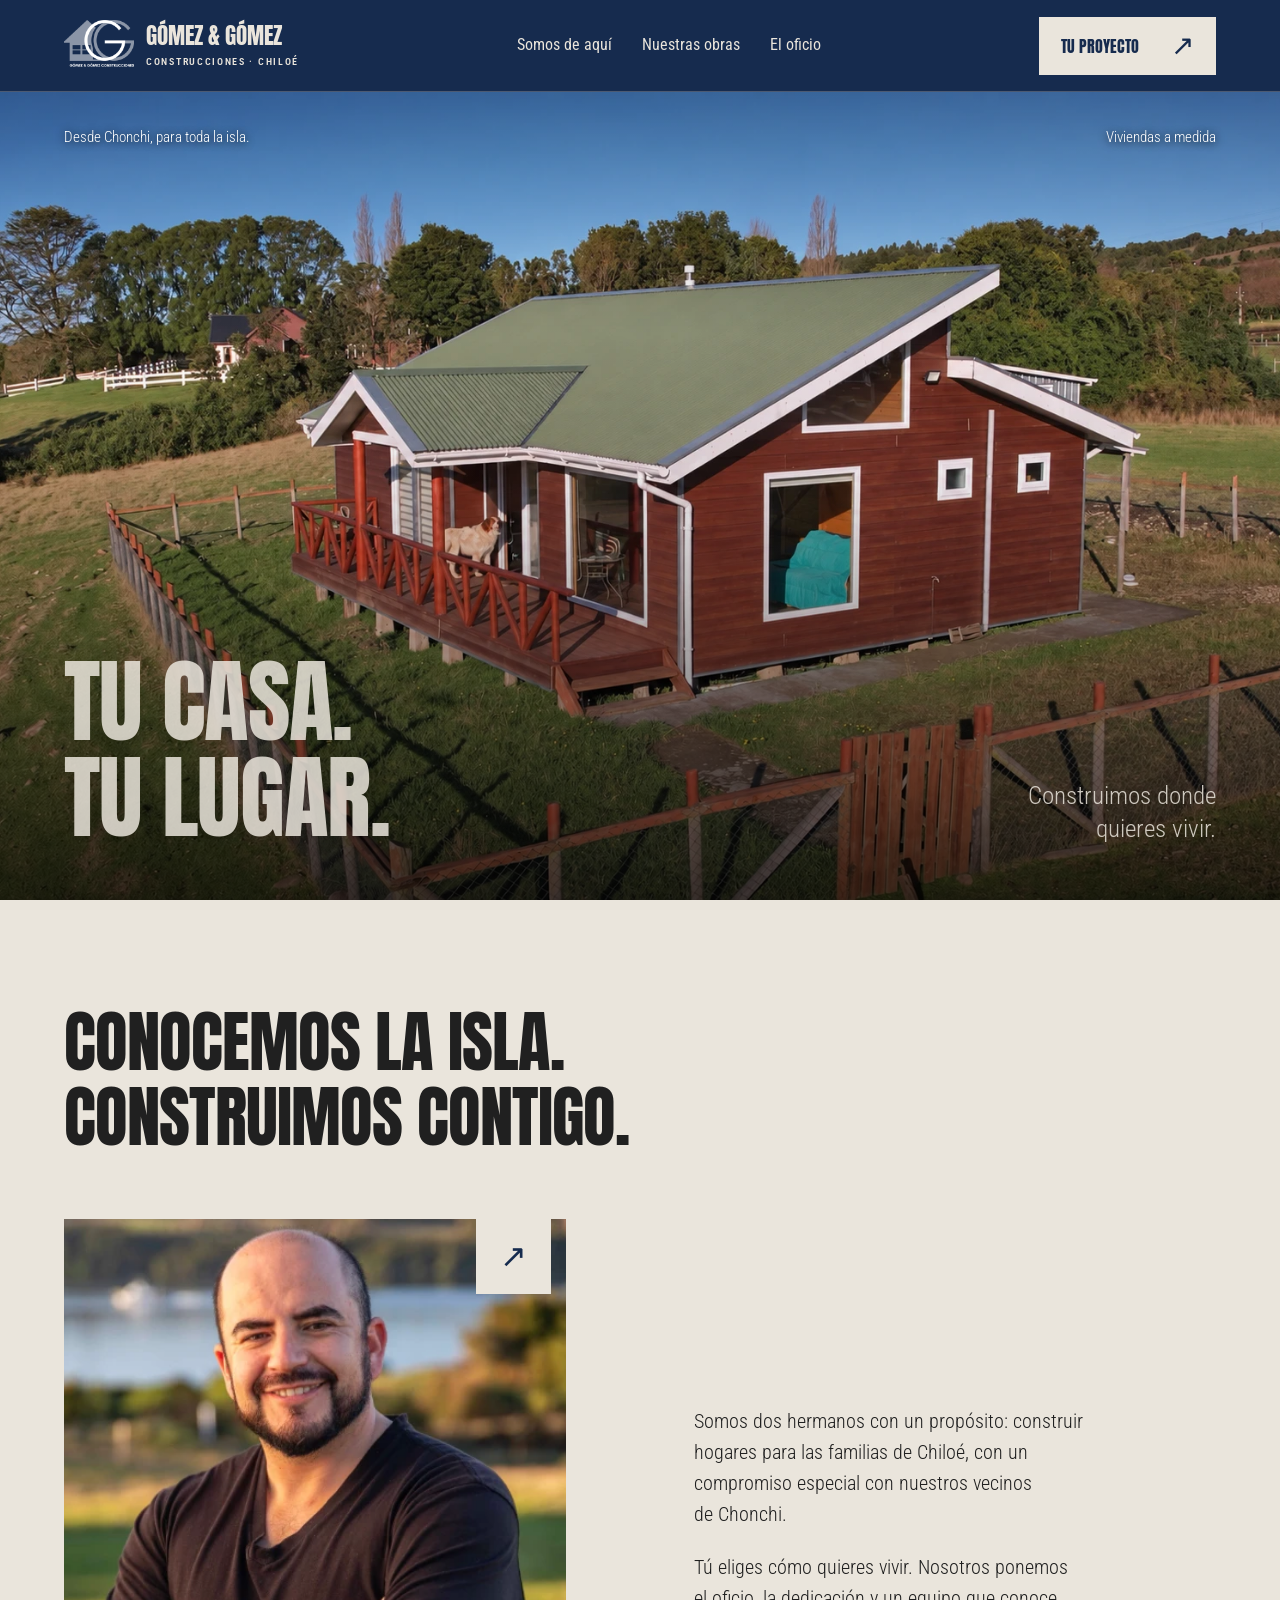
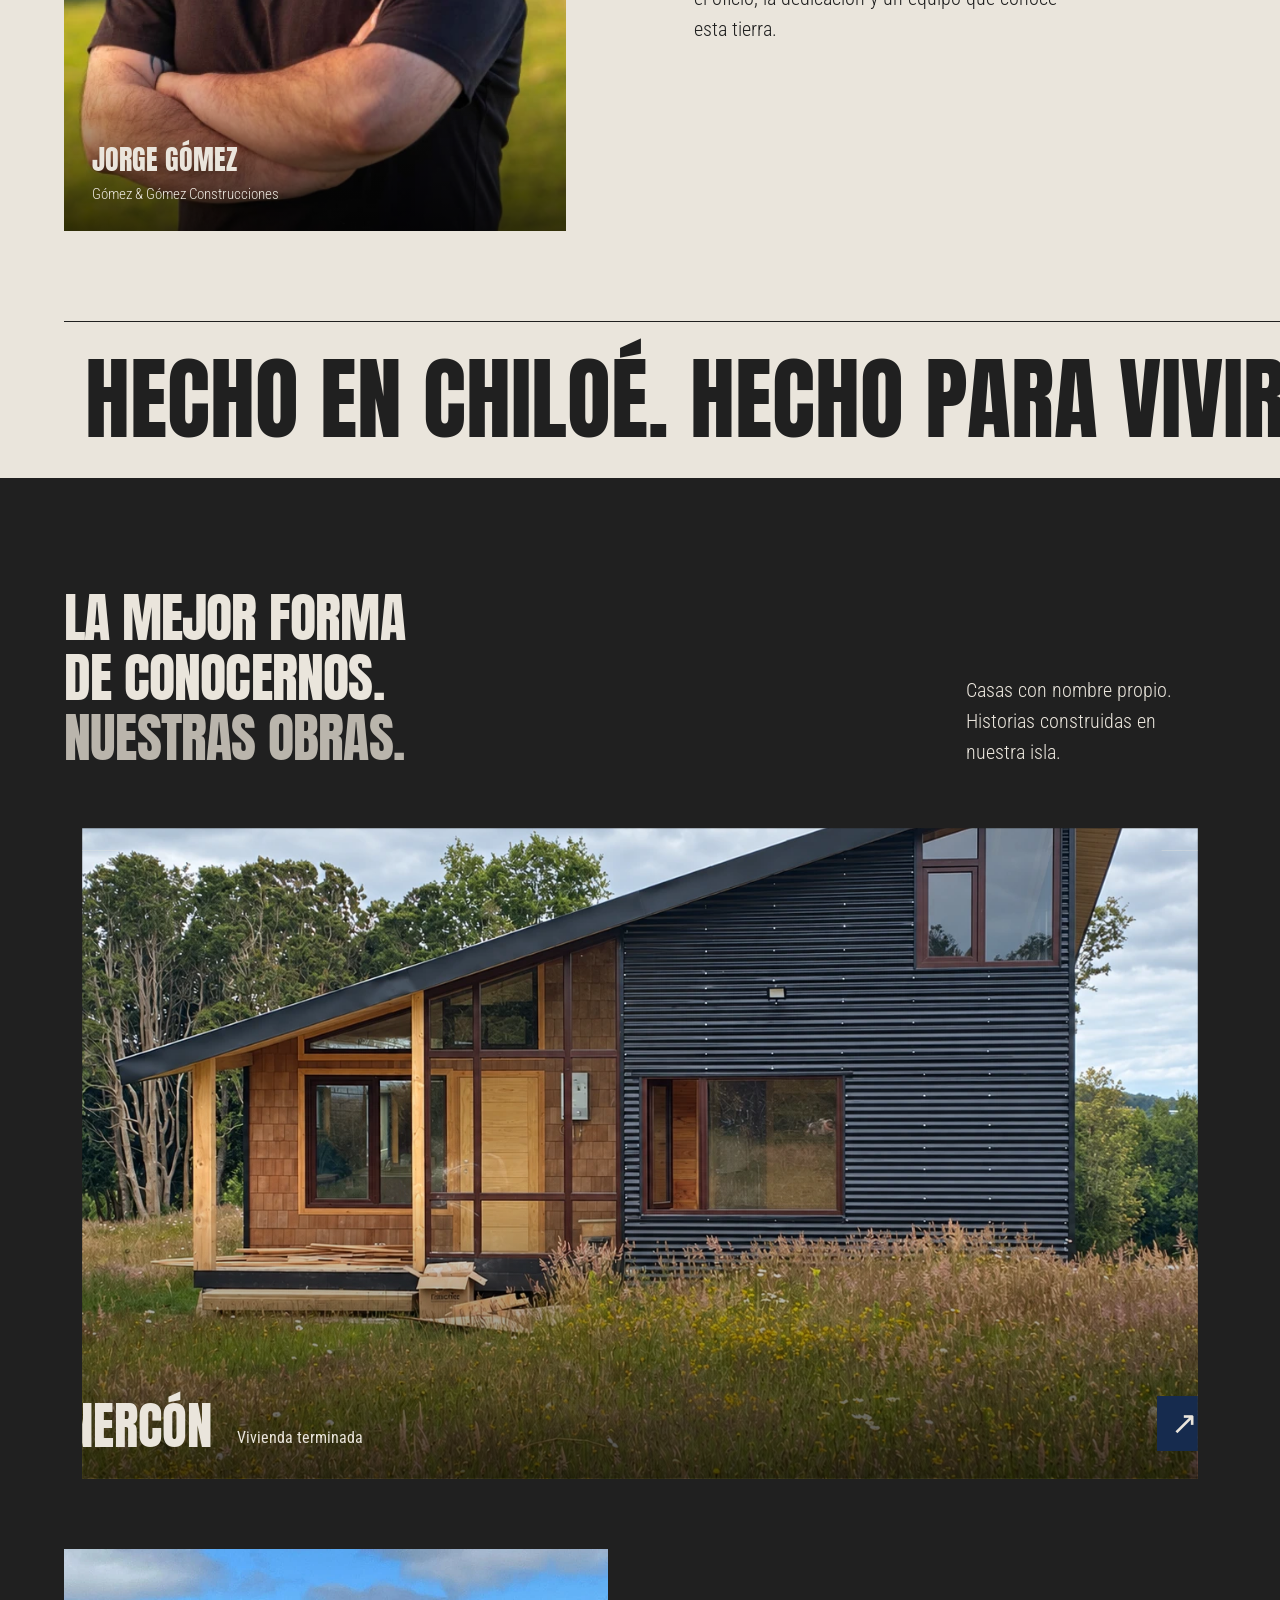
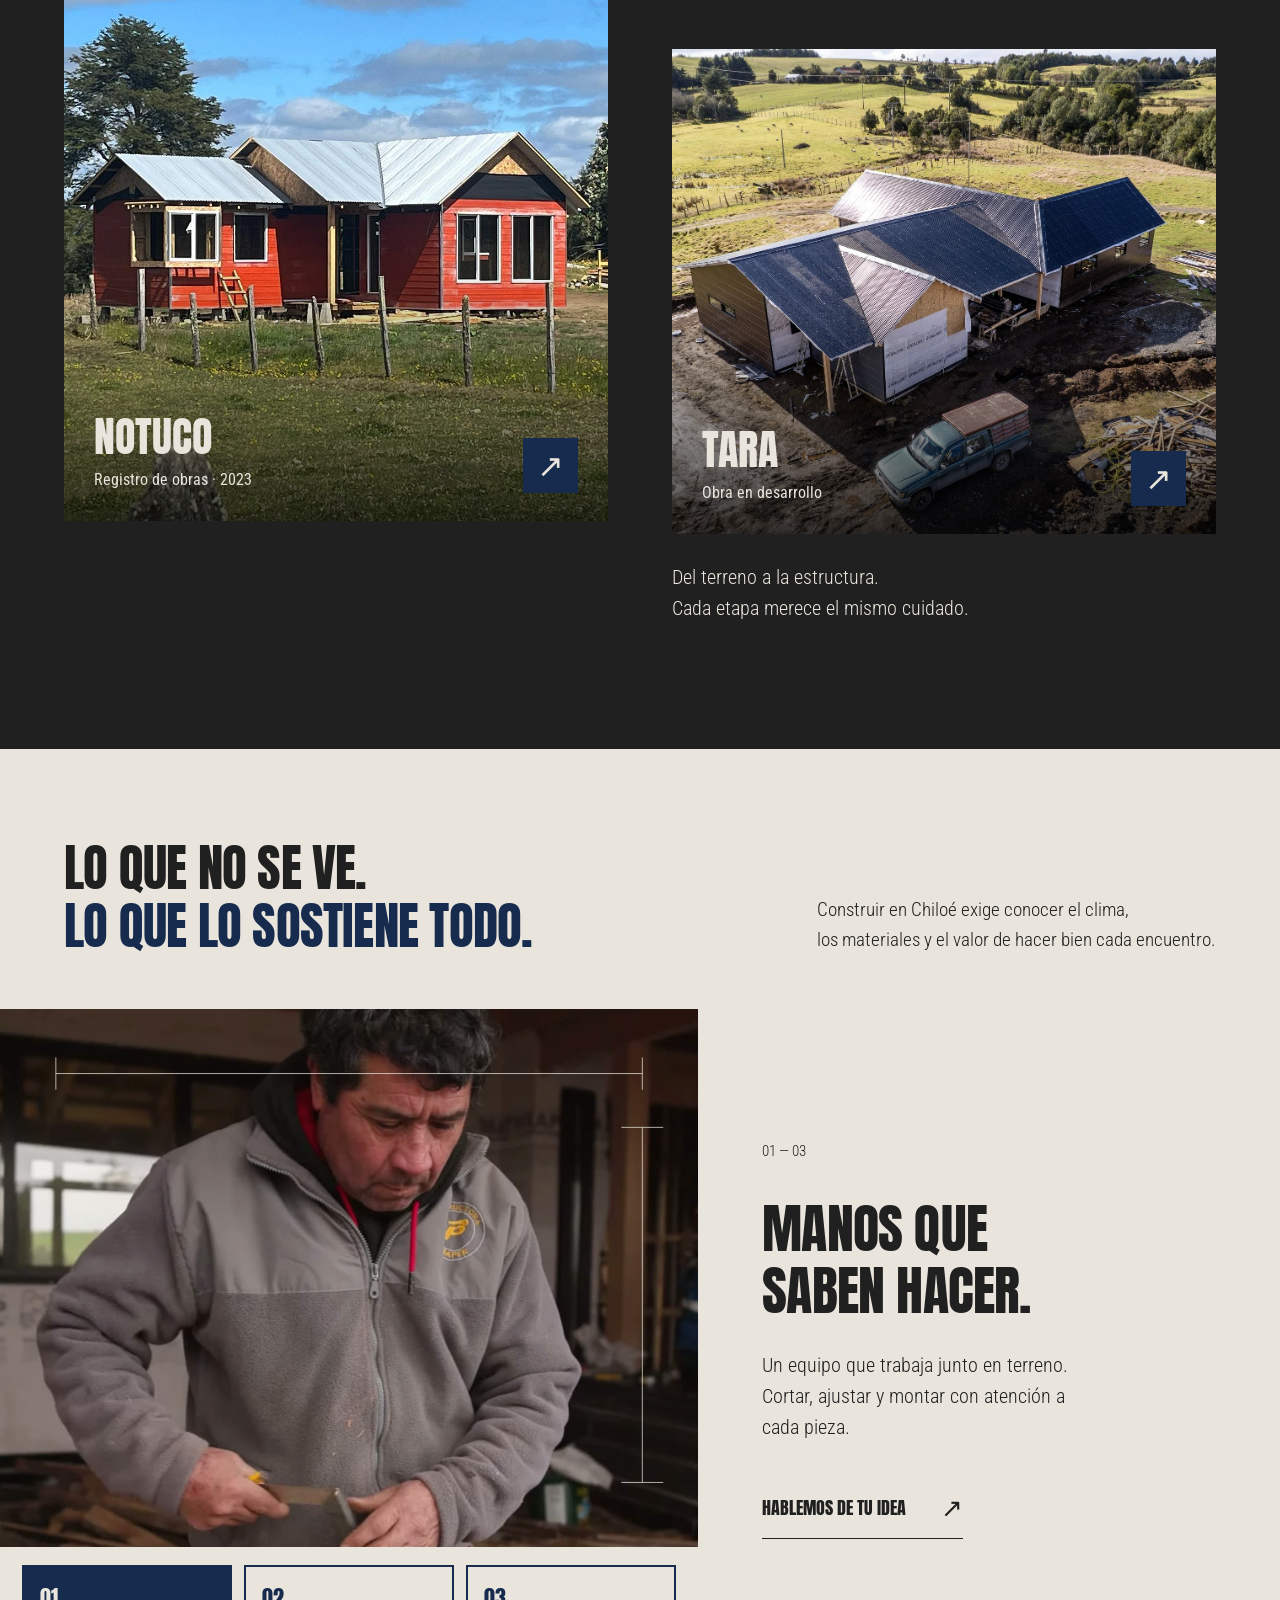
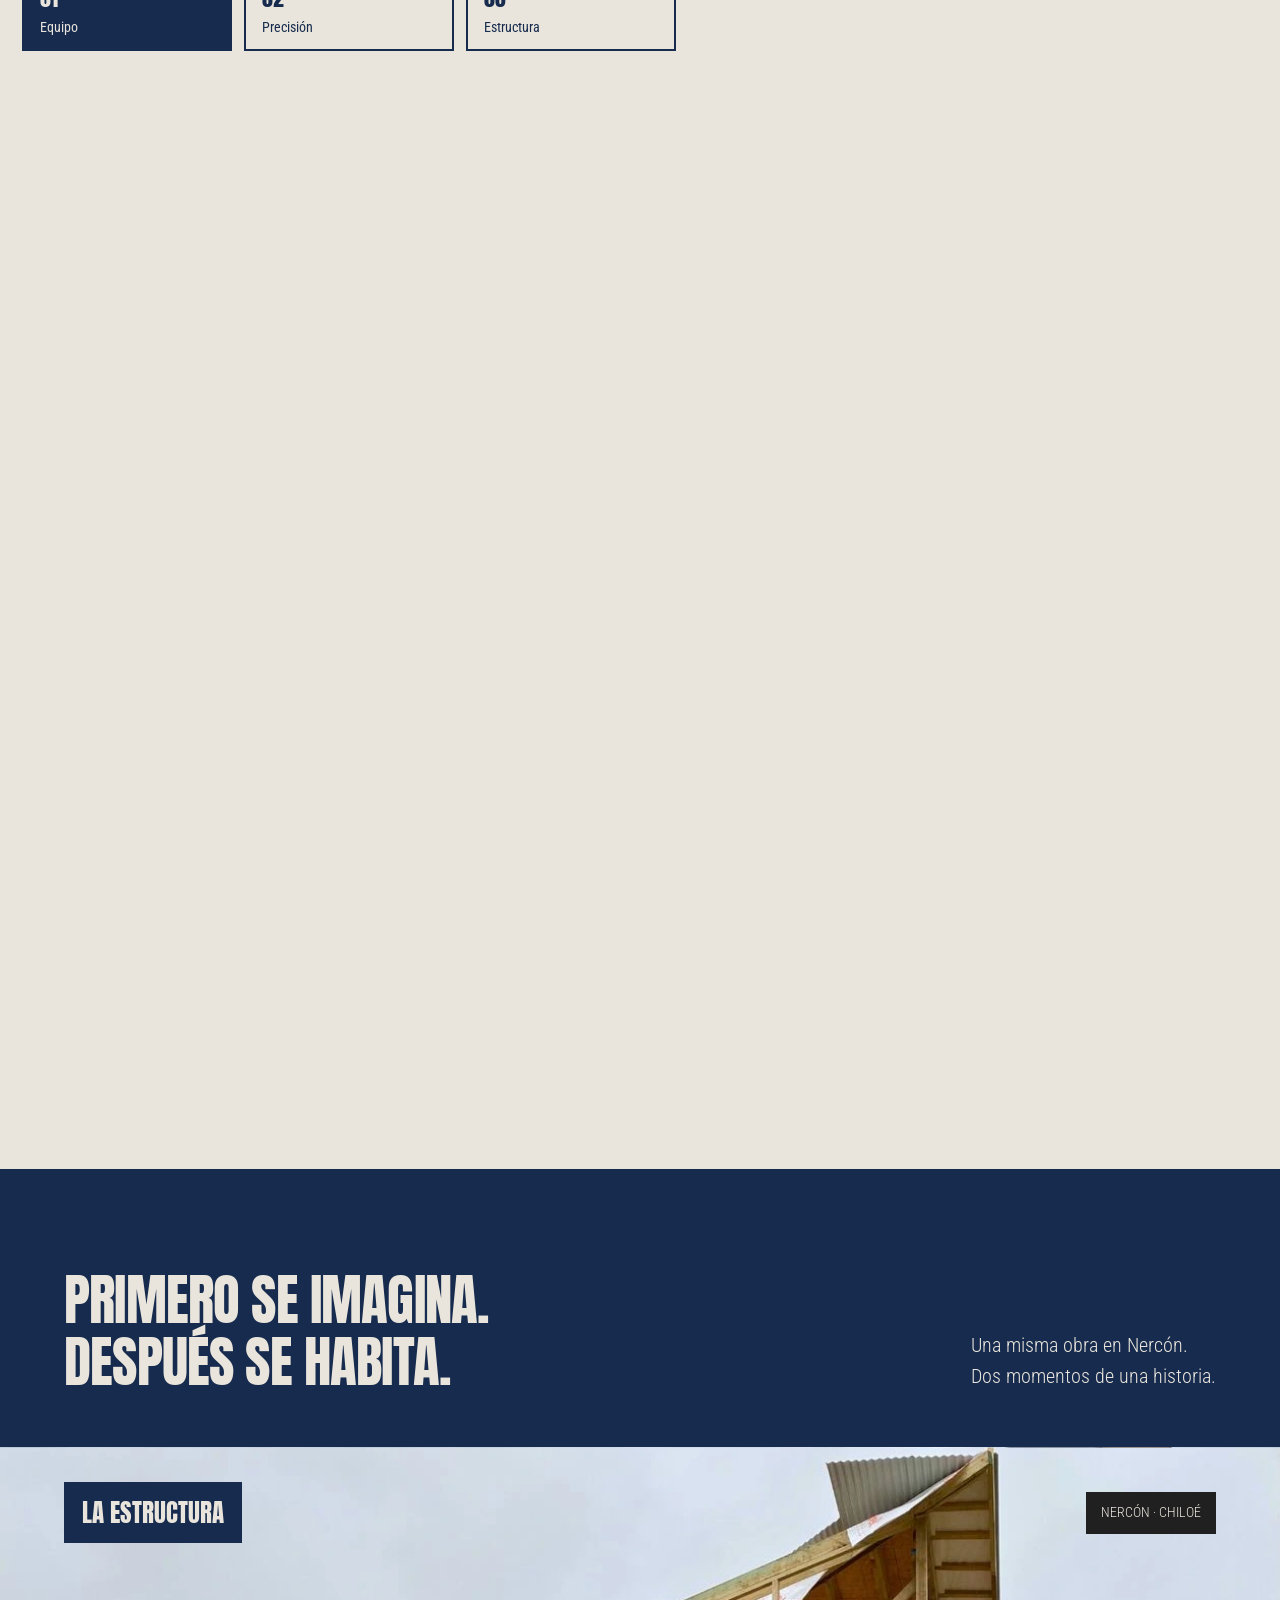
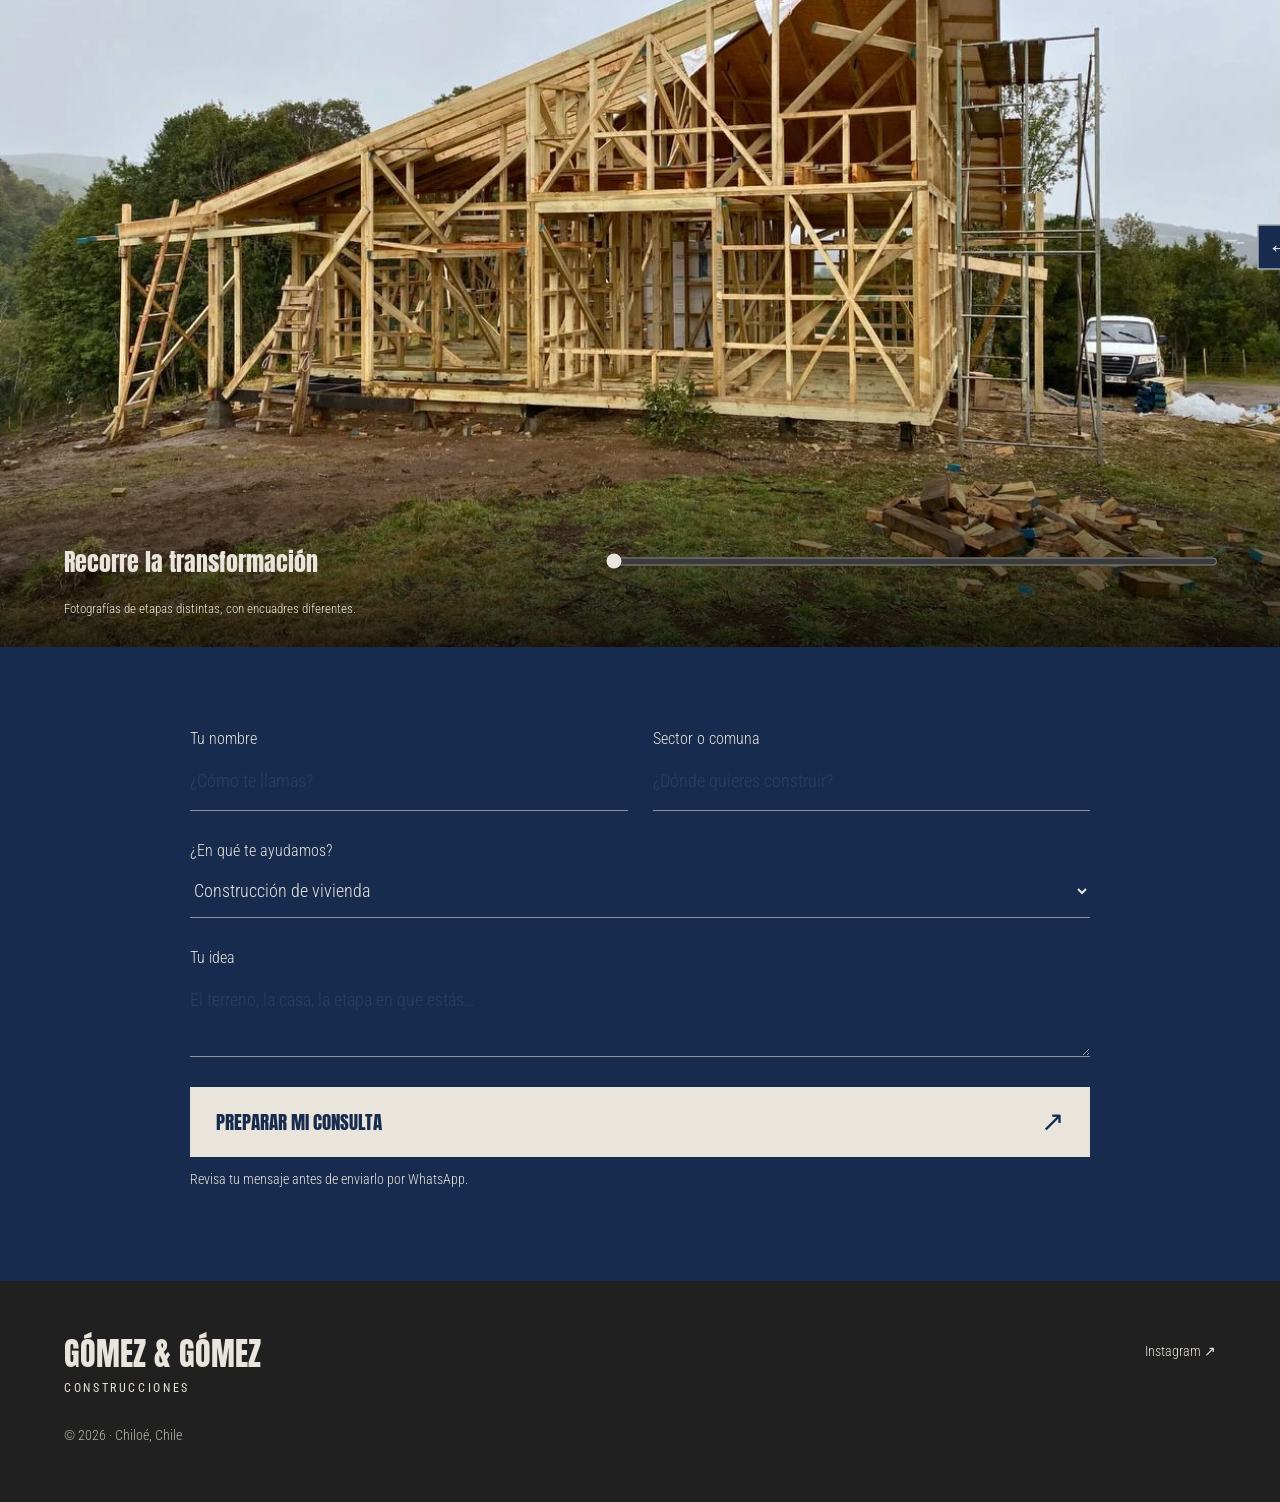
==== commit 72413915: "Refine form focus and placeholders; align footer Instagram" ====
--- a/index.html
+++ b/index.html
@@ -9,7 +9,7 @@
 <section class="craft" id="oficio"><div class="craft-top wrap"><h2>LO QUE NO SE VE.<br><em>LO QUE LO SOSTIENE TODO.</em></h2><p>Construir en Chiloé exige conocer el clima,<br>los materiales y el valor de hacer bien cada encuentro.</p></div><div class="craft-stage"><div class="craft-media"><div class="craft-visual"><video id="craft-video" class="lazy-video" data-src="assets/video/equipo.mp4" muted loop playsinline preload="none" poster="assets/equipo.webp" aria-label="El equipo trabajando en la estructura de madera"></video><svg class="measurement" viewBox="0 0 100 100" preserveAspectRatio="none" aria-hidden="true"><path d="M8 12 H92 M8 9 V15 M92 9 V15 M92 22 V88 M89 22 H95 M89 88 H95"/></svg></div><div class="craft-tabs" role="group" aria-label="Explorar el oficio"><button class="active" data-craft="0" aria-pressed="true">01 <span>Equipo</span></button><button data-craft="1" aria-pressed="false">02 <span>Precisión</span></button><button data-craft="2" aria-pressed="false">03 <span>Estructura</span></button></div></div><div class="craft-copy"><span class="craft-index" aria-hidden="true">01 — 03</span><h3 id="craft-title">MANOS QUE<br>SABEN HACER.</h3><p id="craft-description">Un equipo que trabaja junto en terreno. Cortar, ajustar y montar con atención a cada pieza.</p><a class="text-link" href="#contacto">HABLEMOS DE TU IDEA <span>↗</span></a></div></div></section>
 <section class="journey" id="proceso"><div class="journey-intro wrap"><h2>PRIMERO SE IMAGINA.<br><em>DESPUÉS SE HABITA.</em></h2><p>Una misma obra en Nercón.<br>Dos momentos de una historia.</p></div><div class="journey-stage"><div class="journey-image after"><img src="assets/nercon.webp" alt="Resultado terminado de la vivienda en Nercón" loading="lazy"></div><div class="journey-image before"><img src="assets/nercon-antes.webp" alt="Estructura de madera de la misma obra en Nercón" loading="lazy"></div><div class="journey-caption"><span id="journey-label">LA ESTRUCTURA</span><span>NERCÓN · CHILOÉ</span></div><div class="journey-handle" aria-hidden="true"><span>↔</span></div><div class="journey-control"><label for="comparison">Recorre la transformación</label><input type="range" id="comparison" min="0" max="100" value="0" aria-label="Porcentaje de la vivienda terminada"><small>Fotografías de etapas distintas, con encuadres diferentes.</small></div></div></section>
 <section class="contact" id="contacto"><div class="contact-panel wrap"><form id="quote-form"><div class="form-row"><label>Tu nombre<input name="nombre" required autocomplete="name" placeholder="¿Cómo te llamas?"></label><label>Sector o comuna<input name="lugar" required placeholder="¿Dónde quieres construir?"></label></div><label>¿En qué te ayudamos?<select id="service" name="servicio"><option>Construcción de vivienda</option><option>Consulta sobre modalidad DS10</option></select></label><label>Tu idea<textarea name="detalle" rows="2" placeholder="El terreno, la casa, la etapa en que estás…"></textarea></label><button class="button light" type="submit">PREPARAR MI CONSULTA <span>↗</span></button><p class="form-note">Revisa tu mensaje antes de enviarlo por WhatsApp.</p><div id="quote-result" hidden aria-live="polite"><h3>TU MENSAJE ESTÁ LISTO.</h3><p id="quote-preview"></p><a id="whatsapp-link" class="button light" target="_blank" rel="noopener">ABRIR WHATSAPP <span>↗</span></a></div></form></div></section>
-</main><footer class="wrap"><a class="footer-brand" href="#inicio">GÓMEZ & GÓMEZ<span>CONSTRUCCIONES</span></a><div><a href="https://www.instagram.com/gomez_y_gomez_construcciones/" target="_blank" rel="noopener">Instagram ↗</a><a href="guia-marca.html">Guía de marca ↗</a><span>© <span id="year">2026</span> · Chiloé, Chile</span></div></footer>
+</main><footer class="wrap"><a class="footer-brand" href="#inicio">GÓMEZ & GÓMEZ<span>CONSTRUCCIONES</span></a><a class="footer-instagram" href="https://www.instagram.com/gomez_y_gomez_construcciones/" target="_blank" rel="noopener">Instagram ↗</a><span class="footer-copyright">© <span id="year">2026</span> · Chiloé, Chile</span></footer>
 <dialog id="menu" aria-label="Menú de navegación"><button class="close-menu" aria-label="Cerrar menú">CERRAR <span>×</span></button><p>GÓMEZ & GÓMEZ / CHILOÉ</p><nav><a href="#nosotros">SOMOS DE AQUÍ</a><a href="#obras">NUESTRAS OBRAS</a><a href="#oficio">EL OFICIO</a><a href="#contacto">TU PRÓXIMA CASA ↗</a></nav><span>Desde Chonchi, para toda la isla.</span></dialog>
 <dialog id="gallery" aria-labelledby="gallery-title"><button class="close-gallery" aria-label="Cerrar galería">×</button><div class="gallery-visual"><img id="gallery-image" alt=""><video id="gallery-video" controls playsinline preload="none" hidden></video><div class="gallery-controls"><button id="previous" aria-label="Imagen anterior">←</button><span id="gallery-count"></span><button id="next" aria-label="Imagen siguiente">→</button></div></div><div class="gallery-copy"><span id="gallery-status"></span><h2 id="gallery-title"></h2><p id="gallery-description"></p><a id="gallery-source" target="_blank" rel="noopener" class="text-link">VER PUBLICACIÓN ORIGINAL ↗</a><a href="#contacto" class="button light gallery-contact">CONVERSEMOS <span>↗</span></a></div></dialog>
 </body></html>
--- a/styles.css
+++ b/styles.css
@@ -1,4 +1,4 @@
-:root{--blue:#162B4E;--ink:#202020;--bone:#eae5dc;--gray:#96938e;--wood:#795840;--display:'Anton','Arial Narrow',sans-serif;--body:'Roboto Condensed','Arial Narrow',sans-serif;--pad:clamp(22px,5vw,88px);--header:92px;--z-header:10;--z-dialog:20}*{box-sizing:border-box}html{scroll-behavior:smooth;scroll-padding-top:var(--header)}body{margin:0;background:var(--ink);color:var(--bone);font:18px/1.55 var(--body)}body:has(dialog[open]){overflow:hidden}button,input,textarea,select{font:inherit}a{color:inherit;text-decoration:none}button{cursor:pointer;color:inherit}button,a{-webkit-tap-highlight-color:transparent}button{border:0}img,video{display:block;width:100%;height:auto}figure,p,h1,h2,h3{margin:0}h1,h2,h3{font-family:var(--display);font-weight:400;line-height:1.12;letter-spacing:-.015em;text-wrap:balance}h2{font-size:clamp(40px,4.8vw,74px)}h3{font-size:clamp(32px,3vw,48px)}p{text-wrap:pretty;max-width:65ch}p+p{margin-top:22px}em{font-style:normal}a:focus-visible,button:focus-visible,input:focus-visible,textarea:focus-visible,select:focus-visible{outline:3px solid currentColor;outline-offset:6px}.wrap{padding-left:var(--pad);padding-right:var(--pad)}.skip{position:fixed;top:-100px;left:20px;background:var(--bone);color:var(--ink);padding:10px;z-index:var(--z-dialog)}.skip:focus{top:15px}.header{height:var(--header);padding:0 var(--pad);display:flex;align-items:center;gap:30px;justify-content:space-between;position:sticky;top:0;background:var(--blue);z-index:var(--z-header);border-bottom:1px solid #eae5dc40}.brand{display:flex;gap:12px;align-items:center;font:23px/1.15 var(--display)}.brand small{font:600 10px/1.2 var(--body);letter-spacing:.17em;display:block;margin-top:7px}.brand-symbol{width:70px;height:51px;position:relative;overflow:hidden}.brand-symbol img{position:absolute;max-width:none;width:85px;left:-8px;top:-19px;filter:grayscale(1) invert(1);mix-blend-mode:screen}.header nav{display:flex;gap:30px;font-size:16px}.header nav a{position:relative}.header nav a:after{content:'';position:absolute;left:0;right:0;bottom:-6px;height:1px;background:var(--bone);transform:scaleX(0);transform-origin:left;transition:transform .3s}.header nav a:hover:after{transform:scaleX(1)}.button{display:inline-flex;gap:32px;align-items:center;justify-content:space-between;position:relative;padding:20px 25px;font:19px/1.25 var(--display);background:var(--blue);color:var(--bone);border:1px solid transparent;overflow:hidden;transition:background .25s,color .25s,transform .25s}.button span{font:28px/1 var(--body);transition:transform .35s}.button:hover span{transform:translate(5px,-5px)}.button:hover{transform:translateY(-3px)}.button.light{background:var(--bone);color:var(--blue)}.button.light:hover{background:white}.button.line{background:transparent;border-color:#eae5dc90}.button.line:hover{background:var(--bone);color:var(--blue)}.header-cta{font-size:16px;padding:14px 21px}.reading-progress{position:absolute;bottom:-1px;left:0;height:3px;background:var(--bone);width:100%;transform:scaleX(0);transform-origin:left}.menu-toggle{display:none;background:none;width:48px;height:48px;padding:8px}.menu-toggle span{display:block;height:2px;background:var(--bone);margin:8px 0}.hero{position:relative;height:calc(100svh - var(--header));min-height:620px;max-height:1150px;overflow:hidden;background:var(--ink)}.hero-media,.hero-shade{position:absolute;inset:0}.hero video{position:absolute;inset:0;width:100%;height:100%;object-fit:cover;object-position:center}.hero-shade{background:linear-gradient(180deg,#0005 0%,transparent 30%,#0001 48%,#000b 100%)}.hero-top{position:absolute;top:34px;left:var(--pad);right:var(--pad);display:flex;justify-content:space-between;font-size:15px;color:white;text-shadow:0 1px 8px #000}.hero-title{position:absolute;left:var(--pad);right:var(--pad);bottom:40px;display:flex;align-items:flex-end;justify-content:space-between;color:var(--bone)}.hero h1{font-size:clamp(65px,7.2vw,96px);line-height:1.05;letter-spacing:-.015em;text-shadow:0 2px 24px #0003}.hero h1>span{display:block}.hero-title>p{font-size:25px;line-height:1.35;text-align:right}.hero-bottom{position:absolute;left:var(--pad);right:var(--pad);bottom:35px;display:flex;justify-content:space-between;align-items:center;border-top:1px solid #eae5dc70;padding-top:22px}.film-link{display:flex;align-items:center;gap:15px;background:transparent;text-align:left;padding:0;font:23px/1.2 var(--display)}.film-link small{display:block;font:15px var(--body);margin-top:6px}.play{width:45px;height:45px;border:1px solid var(--bone);display:grid;place-items:center;font:15px var(--body);transition:background .3s,color .3s}.film-link:hover .play{background:var(--bone);color:var(--blue)}.hero-actions{display:flex;align-items:center;gap:30px}.video-toggle{font:14px var(--body);letter-spacing:.03em;background:transparent;color:var(--bone);display:flex;gap:15px;align-items:center;padding:12px 0}.video-toggle span{font-size:21px}.down{font-size:33px;width:50px;height:50px;border:1px solid #eae5dc70;display:grid;place-items:center;transition:background .3s}.down:hover{background:var(--blue)}.cobalt{background:var(--blue)}.about{padding-top:105px;overflow:hidden}.section-note{font-size:19px;margin-bottom:25px}.about-heading h2{font-size:clamp(40px,5.2vw,80px)}.about-grid{display:grid;grid-template-columns:1fr 1.04fr;gap:10vw;margin-top:65px;align-items:center}.portrait{position:relative;max-width:560px;overflow:hidden}.portrait>img{aspect-ratio:.82;object-fit:cover;object-position:center 40%}.portrait figcaption{position:absolute;bottom:0;left:0;right:0;background:linear-gradient(transparent,#000b);padding:80px 28px 28px;font:28px var(--display)}.portrait figcaption span{display:block;font:15px var(--body);margin-top:5px}.portrait-story{position:absolute;right:3%;top:2%;background:var(--bone);color:var(--blue);height:56px;width:56px;font-size:32px;display:grid;place-items:center}.about-copy{max-width:590px}.about-copy .lead{font-size:clamp(24px,2.3vw,34px);line-height:1.3;margin-bottom:32px}.about-copy>p:not(.lead){color:var(--bone);max-width:43ch;font-size:20px}.about-copy .button{margin-top:32px;font-size:17px}.about-detail{display:flex;align-items:flex-end;gap:25px;margin-top:45px}.about-detail img{width:170px;height:125px;object-fit:cover}.about-detail span{font-size:17px}.statement{margin-top:90px;border-top:1px solid #eae5dc60;padding:24px 0;white-space:nowrap;overflow:hidden;font:clamp(40px,7vw,96px)/1.2 var(--display);color:#eae5dc;margin-left:var(--pad)}.statement span{display:inline-block}.works{padding:110px 0 125px}.section-heading{display:flex;justify-content:space-between;align-items:flex-end;gap:60px;margin-bottom:60px}.section-heading h2{font-size:clamp(40px,4.2vw,64px)}.section-heading em{color:#bab5ac}.section-heading>p{font-size:20px;max-width:25ch}.featured-work{padding:0 3vw}.work-photo{padding:0;display:block;position:relative;width:100%;overflow:hidden;background:var(--ink);text-align:left}.work-photo img{width:100%;height:100%;object-fit:cover;transition:transform 1s cubic-bezier(.2,.7,.2,1)}.work-photo:hover img{transform:scale(1.045)}.featured-work .work-photo{aspect-ratio:1.85}.featured-work img{object-position:center 51%}.work-photo:after{content:'';position:absolute;inset:55% 0 0;background:linear-gradient(transparent,#000b)}.work-caption{position:absolute;bottom:28px;left:30px;right:30px;z-index:1;display:flex;align-items:flex-end;gap:25px;color:var(--bone)}.work-caption strong{font:clamp(35px,4vw,64px)/1 var(--display)}.work-caption>span{font:16px var(--body);padding-bottom:4px}.work-caption i{font:32px var(--body);font-style:normal;display:grid;place-items:center;background:var(--blue);width:55px;height:55px;margin-left:auto;transition:background .3s,transform .3s}.work-photo:hover i{background:var(--bone);color:var(--blue);transform:rotate(45deg)}.work-corners{position:absolute;inset:22px;border:1px solid #eae5dc70;clip-path:polygon(0 0,5% 0,5% 1%,1% 1%,1% 9%,0 9%,0 0,100% 0,100% 9%,99% 9%,99% 1%,95% 1%,95% 0)}.secondary-works{display:grid;grid-template-columns:1fr 1fr;gap:5vw;margin-top:70px}.secondary-works article:first-child .work-photo{aspect-ratio:.95}.secondary-works article:first-child img{object-position:35% center}.offset-work{padding-top:100px}.offset-work .work-photo{aspect-ratio:1.12}.secondary-works .work-caption{display:grid;grid-template-columns:1fr auto;gap:12px}.secondary-works .work-caption strong{font-size:42px}.secondary-works .work-caption>span{grid-column:1}.secondary-works .work-caption i{grid-column:2;grid-row:1/3}.offset-work p{margin-top:28px;font-size:20px}.craft{background:var(--bone);color:var(--ink);padding-top:90px}.craft-top{display:flex;align-items:flex-end;justify-content:space-between;gap:60px;margin-bottom:55px}.craft-top h2{font-size:clamp(38px,4vw,62px)}.craft-top em{color:var(--wood)}.craft-top p{font-size:19px}.craft-stage{display:grid;grid-template-columns:1.2fr 1fr;min-height:660px}.craft-visual{position:relative;background:var(--wood);overflow:hidden}.craft-visual video{height:100%;width:100%;position:absolute;inset:0;object-fit:cover;object-position:center 37%}.measurement{position:absolute;inset:0;width:100%;height:100%;fill:none;stroke:var(--bone);stroke-width:.12;pointer-events:none}.dark-control{position:absolute;bottom:25px;left:30px;background:var(--ink);padding:12px 18px;z-index:1}.craft-copy{background:var(--wood);color:var(--bone);padding:70px clamp(30px,5vw,85px);display:flex;flex-direction:column;justify-content:center}.craft-index{font-size:15px;margin-bottom:35px}.craft-copy h3{font-size:clamp(40px,4.2vw,64px);line-height:1.15}.craft-copy>p{font-size:20px;margin-top:28px;max-width:35ch;min-height:100px}.craft-tabs{display:flex;gap:25px;margin-top:35px}.craft-tabs button{flex:1;background:none;border-top:2px solid #eae5dc50;padding:16px 0;text-align:left;color:var(--bone);font:22px var(--display)}.craft-tabs button span{display:block;font:14px var(--body);margin-top:5px}.craft-tabs button.active{border-color:var(--bone)}.text-link{font:18px var(--display);display:flex;width:fit-content;align-items:center;gap:35px;border-bottom:1px solid currentColor;padding:15px 0;margin-top:28px}.text-link span{font:26px var(--body);transition:transform .3s}.text-link:hover span{transform:translate(5px,-5px)}.journey{padding-top:100px;background:var(--blue)}.journey-intro{display:flex;align-items:flex-end;justify-content:space-between;gap:45px;padding-bottom:55px}.journey-intro h2{font-size:clamp(40px,4.3vw,66px)}.journey-intro p{font-size:20px}.journey-stage{height:min(85vw,800px);min-height:570px;position:relative;overflow:hidden;--reveal:0%}.journey-image{position:absolute;inset:0}.journey-image img{height:100%;object-fit:cover;object-position:center}.journey-image.before{clip-path:inset(0 0 0 var(--reveal))}.journey-stage:after{content:'';position:absolute;inset:65% 0 0;background:linear-gradient(transparent,#000c);pointer-events:none}.journey-caption{position:absolute;left:var(--pad);right:var(--pad);top:35px;display:flex;justify-content:space-between;align-items:center;gap:20px;z-index:1}.journey-caption span:first-child{background:var(--blue);padding:12px 18px;font:25px var(--display)}.journey-caption span:last-child{font-size:14px;background:var(--ink);padding:10px 15px}.journey-handle{position:absolute;left:var(--reveal);top:0;bottom:0;width:2px;background:var(--bone);pointer-events:none}.journey-handle span{position:absolute;top:50%;transform:translate(-50%,-50%);height:45px;width:45px;background:var(--blue);display:grid;place-items:center;border:1px solid var(--bone);font-size:25px}.journey-control{position:absolute;left:var(--pad);right:var(--pad);bottom:28px;z-index:1;display:grid;grid-template-columns:1fr 1.4fr;column-gap:8vw;align-items:center}.journey-control label{font:24px var(--display)}.journey-control input{width:100%;accent-color:var(--bone);cursor:ew-resize}.journey-control small{grid-column:1/-1;font-size:13px;margin-top:12px}.contact{padding-top:100px;background:var(--ink)}.contact-intro{display:flex;justify-content:space-between;gap:50px;align-items:flex-end;margin-bottom:60px}.contact-intro h2{font-size:clamp(45px,5vw,76px)}.contact-intro p{font-size:20px}.contact-panel{background:var(--blue);padding-top:80px;padding-bottom:90px;display:grid;grid-template-columns:1fr 1fr;gap:9vw}.phone{font:clamp(28px,3vw,42px) var(--display);display:block}.phone span{font:34px var(--body);margin-left:20px}.contact-details>p{margin-top:12px}.other-services{margin-top:55px;max-width:380px}.other-services h3{font-size:28px;margin-bottom:22px}.other-services button{display:flex;justify-content:space-between;width:100%;padding:14px 0;background:transparent;border-bottom:1px solid #eae5dc60;text-align:left;font-size:17px}.other-services button span{transition:transform .3s}.other-services button:hover span{transform:translate(4px,-4px)}form label{display:block;font-size:16px}input,select,textarea{font-size:18px;color:var(--bone);width:100%;display:block;background:none;border:0;border-bottom:1px solid #eae5dc90;padding:15px 0;border-radius:0}input::placeholder,textarea::placeholder{color:#eae5dccf;opacity:1}select option{background:var(--blue);color:var(--bone)}.form-row{display:grid;grid-template-columns:1fr 1fr;gap:25px}form>label{margin-top:28px}form>.button{margin-top:30px;width:100%}.form-note{font-size:14px;margin-top:12px}#quote-result{margin-top:30px;border-top:1px solid #eae5dc80;padding-top:25px}#quote-result h3{font-size:27px}#quote-preview{white-space:pre-wrap;margin:18px 0 25px}footer{display:flex;justify-content:space-between;align-items:center;gap:40px;padding-top:55px;padding-bottom:55px}.footer-brand{font:32px/1.1 var(--display)}.footer-brand span{display:block;font:12px var(--body);letter-spacing:.22em;margin-top:10px}footer>div{display:flex;gap:30px;flex-wrap:wrap;font-size:14px}footer>div>span{color:#bdb8b0}dialog{color:var(--bone);border:0}dialog::backdrop{background:#111e}#menu{background:var(--blue);position:fixed;inset:0;width:100%;height:100%;max-width:none;max-height:none;margin:0;padding:70px var(--pad)}.close-menu{position:absolute;right:var(--pad);top:30px;background:none;font-size:15px;display:flex;gap:30px;align-items:center}.close-menu span{font-size:40px}#menu>p{margin-top:30px}#menu nav{display:flex;flex-direction:column;gap:20px;margin:70px 0}#menu nav a{font:clamp(32px,5.5vw,78px)/1.15 var(--display);width:fit-content}#menu nav a:hover{color:white;text-decoration:underline;text-underline-offset:12px}#gallery{width:min(1400px,94vw);max-height:93dvh;padding:0;background:var(--ink)}#gallery[open]{display:grid;grid-template-columns:1.6fr 1fr}.close-gallery{position:absolute;right:14px;top:14px;z-index:2;background:var(--blue);width:48px;height:48px;font-size:32px}.gallery-visual{background:#111;position:relative;display:flex;align-items:center;min-height:540px}.gallery-visual>img,.gallery-visual>video{width:100%;height:min(78dvh,800px);object-fit:contain}.gallery-visual>video[hidden],.gallery-visual>img[hidden]{display:none}.gallery-controls{position:absolute;left:20px;right:20px;bottom:20px;display:flex;align-items:center;justify-content:space-between}.gallery-controls button{height:45px;width:45px;background:var(--blue);font-size:27px}.gallery-controls button:disabled{opacity:.4;cursor:default}.gallery-controls span{background:var(--ink);padding:6px 15px;font-size:14px}.gallery-copy{padding:75px 35px 40px;align-self:center}.gallery-copy h2{font-size:54px;margin:18px 0 25px}.gallery-copy>span{font-size:14px}.gallery-copy p{color:#d3cec5}.gallery-copy .text-link{font-size:15px}.gallery-copy .button{margin-top:30px}.gallery-controls[hidden]{display:none}
+:root{--blue:#162B4E;--ink:#202020;--bone:#eae5dc;--gray:#96938e;--wood:#795840;--display:'Anton','Arial Narrow',sans-serif;--body:'Roboto Condensed','Arial Narrow',sans-serif;--pad:clamp(22px,5vw,88px);--header:92px;--z-header:10;--z-dialog:20}*{box-sizing:border-box}html{scroll-behavior:smooth;scroll-padding-top:var(--header)}body{margin:0;background:var(--ink);color:var(--bone);font:18px/1.55 var(--body)}body:has(dialog[open]){overflow:hidden}button,input,textarea,select{font:inherit}a{color:inherit;text-decoration:none}button{cursor:pointer;color:inherit}button,a{-webkit-tap-highlight-color:transparent}button{border:0}img,video{display:block;width:100%;height:auto}figure,p,h1,h2,h3{margin:0}h1,h2,h3{font-family:var(--display);font-weight:400;line-height:1.12;letter-spacing:-.015em;text-wrap:balance}h2{font-size:clamp(40px,4.8vw,74px)}h3{font-size:clamp(32px,3vw,48px)}p{text-wrap:pretty;max-width:65ch}p+p{margin-top:22px}em{font-style:normal}a:focus-visible,button:focus-visible,input:focus-visible,textarea:focus-visible,select:focus-visible{outline:3px solid currentColor;outline-offset:6px}.wrap{padding-left:var(--pad);padding-right:var(--pad)}.skip{position:fixed;top:-100px;left:20px;background:var(--bone);color:var(--ink);padding:10px;z-index:var(--z-dialog)}.skip:focus{top:15px}.header{height:var(--header);padding:0 var(--pad);display:flex;align-items:center;gap:30px;justify-content:space-between;position:sticky;top:0;background:var(--blue);z-index:var(--z-header);border-bottom:1px solid #eae5dc40}.brand{display:flex;gap:12px;align-items:center;font:23px/1.15 var(--display)}.brand small{font:600 10px/1.2 var(--body);letter-spacing:.17em;display:block;margin-top:7px}.brand-symbol{width:70px;height:51px;position:relative;overflow:hidden}.brand-symbol img{position:absolute;max-width:none;width:85px;left:-8px;top:-19px;filter:grayscale(1) invert(1);mix-blend-mode:screen}.header nav{display:flex;gap:30px;font-size:16px}.header nav a{position:relative}.header nav a:after{content:'';position:absolute;left:0;right:0;bottom:-6px;height:1px;background:var(--bone);transform:scaleX(0);transform-origin:left;transition:transform .3s}.header nav a:hover:after{transform:scaleX(1)}.button{display:inline-flex;gap:32px;align-items:center;justify-content:space-between;position:relative;padding:20px 25px;font:19px/1.25 var(--display);background:var(--blue);color:var(--bone);border:1px solid transparent;overflow:hidden;transition:background .25s,color .25s,transform .25s}.button span{font:28px/1 var(--body);transition:transform .35s}.button:hover span{transform:translate(5px,-5px)}.button:hover{transform:translateY(-3px)}.button.light{background:var(--bone);color:var(--blue)}.button.light:hover{background:white}.button.line{background:transparent;border-color:#eae5dc90}.button.line:hover{background:var(--bone);color:var(--blue)}.header-cta{font-size:16px;padding:14px 21px}.reading-progress{position:absolute;bottom:-1px;left:0;height:3px;background:var(--bone);width:100%;transform:scaleX(0);transform-origin:left}.menu-toggle{display:none;background:none;width:48px;height:48px;padding:8px}.menu-toggle span{display:block;height:2px;background:var(--bone);margin:8px 0}.hero{position:relative;height:calc(100svh - var(--header));min-height:620px;max-height:1150px;overflow:hidden;background:var(--ink)}.hero-media,.hero-shade{position:absolute;inset:0}.hero video{position:absolute;inset:0;width:100%;height:100%;object-fit:cover;object-position:center}.hero-shade{background:linear-gradient(180deg,#0005 0%,transparent 30%,#0001 48%,#000b 100%)}.hero-top{position:absolute;top:34px;left:var(--pad);right:var(--pad);display:flex;justify-content:space-between;font-size:15px;color:white;text-shadow:0 1px 8px #000}.hero-title{position:absolute;left:var(--pad);right:var(--pad);bottom:40px;display:flex;align-items:flex-end;justify-content:space-between;color:var(--bone)}.hero h1{font-size:clamp(65px,7.2vw,96px);line-height:1.05;letter-spacing:-.015em;text-shadow:0 2px 24px #0003}.hero h1>span{display:block}.hero-title>p{font-size:25px;line-height:1.35;text-align:right}.hero-bottom{position:absolute;left:var(--pad);right:var(--pad);bottom:35px;display:flex;justify-content:space-between;align-items:center;border-top:1px solid #eae5dc70;padding-top:22px}.film-link{display:flex;align-items:center;gap:15px;background:transparent;text-align:left;padding:0;font:23px/1.2 var(--display)}.film-link small{display:block;font:15px var(--body);margin-top:6px}.play{width:45px;height:45px;border:1px solid var(--bone);display:grid;place-items:center;font:15px var(--body);transition:background .3s,color .3s}.film-link:hover .play{background:var(--bone);color:var(--blue)}.hero-actions{display:flex;align-items:center;gap:30px}.video-toggle{font:14px var(--body);letter-spacing:.03em;background:transparent;color:var(--bone);display:flex;gap:15px;align-items:center;padding:12px 0}.video-toggle span{font-size:21px}.down{font-size:33px;width:50px;height:50px;border:1px solid #eae5dc70;display:grid;place-items:center;transition:background .3s}.down:hover{background:var(--blue)}.cobalt{background:var(--blue)}.about{padding-top:105px;overflow:hidden}.section-note{font-size:19px;margin-bottom:25px}.about-heading h2{font-size:clamp(40px,5.2vw,80px)}.about-grid{display:grid;grid-template-columns:1fr 1.04fr;gap:10vw;margin-top:65px;align-items:center}.portrait{position:relative;max-width:560px;overflow:hidden}.portrait>img{aspect-ratio:.82;object-fit:cover;object-position:center 40%}.portrait figcaption{position:absolute;bottom:0;left:0;right:0;background:linear-gradient(transparent,#000b);padding:80px 28px 28px;font:28px var(--display)}.portrait figcaption span{display:block;font:15px var(--body);margin-top:5px}.portrait-story{position:absolute;right:3%;top:2%;background:var(--bone);color:var(--blue);height:56px;width:56px;font-size:32px;display:grid;place-items:center}.about-copy{max-width:590px}.about-copy .lead{font-size:clamp(24px,2.3vw,34px);line-height:1.3;margin-bottom:32px}.about-copy>p:not(.lead){color:var(--bone);max-width:43ch;font-size:20px}.about-copy .button{margin-top:32px;font-size:17px}.about-detail{display:flex;align-items:flex-end;gap:25px;margin-top:45px}.about-detail img{width:170px;height:125px;object-fit:cover}.about-detail span{font-size:17px}.statement{margin-top:90px;border-top:1px solid #eae5dc60;padding:24px 0;white-space:nowrap;overflow:hidden;font:clamp(40px,7vw,96px)/1.2 var(--display);color:#eae5dc;margin-left:var(--pad)}.statement span{display:inline-block}.works{padding:110px 0 125px}.section-heading{display:flex;justify-content:space-between;align-items:flex-end;gap:60px;margin-bottom:60px}.section-heading h2{font-size:clamp(40px,4.2vw,64px)}.section-heading em{color:#bab5ac}.section-heading>p{font-size:20px;max-width:25ch}.featured-work{padding:0 3vw}.work-photo{padding:0;display:block;position:relative;width:100%;overflow:hidden;background:var(--ink);text-align:left}.work-photo img{width:100%;height:100%;object-fit:cover;transition:transform 1s cubic-bezier(.2,.7,.2,1)}.work-photo:hover img{transform:scale(1.045)}.featured-work .work-photo{aspect-ratio:1.85}.featured-work img{object-position:center 51%}.work-photo:after{content:'';position:absolute;inset:55% 0 0;background:linear-gradient(transparent,#000b)}.work-caption{position:absolute;bottom:28px;left:30px;right:30px;z-index:1;display:flex;align-items:flex-end;gap:25px;color:var(--bone)}.work-caption strong{font:clamp(35px,4vw,64px)/1 var(--display)}.work-caption>span{font:16px var(--body);padding-bottom:4px}.work-caption i{font:32px var(--body);font-style:normal;display:grid;place-items:center;background:var(--blue);width:55px;height:55px;margin-left:auto;transition:background .3s,transform .3s}.work-photo:hover i{background:var(--bone);color:var(--blue);transform:rotate(45deg)}.work-corners{position:absolute;inset:22px;border:1px solid #eae5dc70;clip-path:polygon(0 0,5% 0,5% 1%,1% 1%,1% 9%,0 9%,0 0,100% 0,100% 9%,99% 9%,99% 1%,95% 1%,95% 0)}.secondary-works{display:grid;grid-template-columns:1fr 1fr;gap:5vw;margin-top:70px}.secondary-works article:first-child .work-photo{aspect-ratio:.95}.secondary-works article:first-child img{object-position:35% center}.offset-work{padding-top:100px}.offset-work .work-photo{aspect-ratio:1.12}.secondary-works .work-caption{display:grid;grid-template-columns:1fr auto;gap:12px}.secondary-works .work-caption strong{font-size:42px}.secondary-works .work-caption>span{grid-column:1}.secondary-works .work-caption i{grid-column:2;grid-row:1/3}.offset-work p{margin-top:28px;font-size:20px}.craft{background:var(--bone);color:var(--ink);padding-top:90px}.craft-top{display:flex;align-items:flex-end;justify-content:space-between;gap:60px;margin-bottom:55px}.craft-top h2{font-size:clamp(38px,4vw,62px)}.craft-top em{color:var(--wood)}.craft-top p{font-size:19px}.craft-stage{display:grid;grid-template-columns:1.2fr 1fr;min-height:660px}.craft-visual{position:relative;background:var(--wood);overflow:hidden}.craft-visual video{height:100%;width:100%;position:absolute;inset:0;object-fit:cover;object-position:center 37%}.measurement{position:absolute;inset:0;width:100%;height:100%;fill:none;stroke:var(--bone);stroke-width:.12;pointer-events:none}.dark-control{position:absolute;bottom:25px;left:30px;background:var(--ink);padding:12px 18px;z-index:1}.craft-copy{background:var(--wood);color:var(--bone);padding:70px clamp(30px,5vw,85px);display:flex;flex-direction:column;justify-content:center}.craft-index{font-size:15px;margin-bottom:35px}.craft-copy h3{font-size:clamp(40px,4.2vw,64px);line-height:1.15}.craft-copy>p{font-size:20px;margin-top:28px;max-width:35ch;min-height:100px}.craft-tabs{display:flex;gap:25px;margin-top:35px}.craft-tabs button{flex:1;background:none;border-top:2px solid #eae5dc50;padding:16px 0;text-align:left;color:var(--bone);font:22px var(--display)}.craft-tabs button span{display:block;font:14px var(--body);margin-top:5px}.craft-tabs button.active{border-color:var(--bone)}.text-link{font:18px var(--display);display:flex;width:fit-content;align-items:center;gap:35px;border-bottom:1px solid currentColor;padding:15px 0;margin-top:28px}.text-link span{font:26px var(--body);transition:transform .3s}.text-link:hover span{transform:translate(5px,-5px)}.journey{padding-top:100px;background:var(--blue)}.journey-intro{display:flex;align-items:flex-end;justify-content:space-between;gap:45px;padding-bottom:55px}.journey-intro h2{font-size:clamp(40px,4.3vw,66px)}.journey-intro p{font-size:20px}.journey-stage{height:min(85vw,800px);min-height:570px;position:relative;overflow:hidden;--reveal:0%}.journey-image{position:absolute;inset:0}.journey-image img{height:100%;object-fit:cover;object-position:center}.journey-image.before{clip-path:inset(0 var(--reveal) 0 0)}.journey-stage:after{content:'';position:absolute;inset:65% 0 0;background:linear-gradient(transparent,#000c);pointer-events:none}.journey-caption{position:absolute;left:var(--pad);right:var(--pad);top:35px;display:flex;justify-content:space-between;align-items:center;gap:20px;z-index:1}.journey-caption span:first-child{background:var(--blue);padding:12px 18px;font:25px var(--display)}.journey-caption span:last-child{font-size:14px;background:var(--ink);padding:10px 15px}.journey-handle{position:absolute;left:calc(100% - var(--reveal));top:0;bottom:0;width:2px;background:var(--bone);pointer-events:none}.journey-handle span{position:absolute;top:50%;transform:translate(-50%,-50%);height:45px;width:45px;background:var(--blue);display:grid;place-items:center;border:1px solid var(--bone);font-size:25px}.journey-control{position:absolute;left:var(--pad);right:var(--pad);bottom:28px;z-index:1;display:grid;grid-template-columns:1fr 1.4fr;column-gap:8vw;align-items:center}.journey-control label{font:24px var(--display)}.journey-control input{width:100%;accent-color:var(--bone);cursor:ew-resize}.journey-control small{grid-column:1/-1;font-size:13px;margin-top:12px}.contact{padding-top:100px;background:var(--ink)}.contact-intro{display:flex;justify-content:space-between;gap:50px;align-items:flex-end;margin-bottom:60px}.contact-intro h2{font-size:clamp(45px,5vw,76px)}.contact-intro p{font-size:20px}.contact-panel{background:var(--blue);padding-top:80px;padding-bottom:90px;display:grid;grid-template-columns:1fr 1fr;gap:9vw}.phone{font:clamp(28px,3vw,42px) var(--display);display:block}.phone span{font:34px var(--body);margin-left:20px}.contact-details>p{margin-top:12px}.other-services{margin-top:55px;max-width:380px}.other-services h3{font-size:28px;margin-bottom:22px}.other-services button{display:flex;justify-content:space-between;width:100%;padding:14px 0;background:transparent;border-bottom:1px solid #eae5dc60;text-align:left;font-size:17px}.other-services button span{transition:transform .3s}.other-services button:hover span{transform:translate(4px,-4px)}form label{display:block;font-size:16px}input,select,textarea{font-size:18px;color:var(--bone);width:100%;display:block;background:none;border:0;border-bottom:1px solid #eae5dc90;padding:15px 0;border-radius:0}input::placeholder,textarea::placeholder{color:#eae5dccf;opacity:1}select option{background:var(--blue);color:var(--bone)}.form-row{display:grid;grid-template-columns:1fr 1fr;gap:25px}form>label{margin-top:28px}form>.button{margin-top:30px;width:100%}.form-note{font-size:14px;margin-top:12px}#quote-result{margin-top:30px;border-top:1px solid #eae5dc80;padding-top:25px}#quote-result h3{font-size:27px}#quote-preview{white-space:pre-wrap;margin:18px 0 25px}footer{display:flex;justify-content:space-between;align-items:center;gap:40px;padding-top:55px;padding-bottom:55px}.footer-brand{font:32px/1.1 var(--display)}.footer-brand span{display:block;font:12px var(--body);letter-spacing:.22em;margin-top:10px}footer>div{display:flex;gap:30px;flex-wrap:wrap;font-size:14px}footer>div>span{color:#bdb8b0}dialog{color:var(--bone);border:0}dialog::backdrop{background:#111e}#menu{background:var(--blue);position:fixed;inset:0;width:100%;height:100%;max-width:none;max-height:none;margin:0;padding:70px var(--pad)}.close-menu{position:absolute;right:var(--pad);top:30px;background:none;font-size:15px;display:flex;gap:30px;align-items:center}.close-menu span{font-size:40px}#menu>p{margin-top:30px}#menu nav{display:flex;flex-direction:column;gap:20px;margin:70px 0}#menu nav a{font:clamp(32px,5.5vw,78px)/1.15 var(--display);width:fit-content}#menu nav a:hover{color:white;text-decoration:underline;text-underline-offset:12px}#gallery{width:min(1400px,94vw);max-height:93dvh;padding:0;background:var(--ink)}#gallery[open]{display:grid;grid-template-columns:1.6fr 1fr}.close-gallery{position:absolute;right:14px;top:14px;z-index:2;background:var(--blue);width:48px;height:48px;font-size:32px}.gallery-visual{background:#111;position:relative;display:flex;align-items:center;min-height:540px}.gallery-visual>img,.gallery-visual>video{width:100%;height:min(78dvh,800px);object-fit:contain}.gallery-visual>video[hidden],.gallery-visual>img[hidden]{display:none}.gallery-controls{position:absolute;left:20px;right:20px;bottom:20px;display:flex;align-items:center;justify-content:space-between}.gallery-controls button{height:45px;width:45px;background:var(--blue);font-size:27px}.gallery-controls button:disabled{opacity:.4;cursor:default}.gallery-controls span{background:var(--ink);padding:6px 15px;font-size:14px}.gallery-copy{padding:75px 35px 40px;align-self:center}.gallery-copy h2{font-size:54px;margin:18px 0 25px}.gallery-copy>span{font-size:14px}.gallery-copy p{color:#d3cec5}.gallery-copy .text-link{font-size:15px}.gallery-copy .button{margin-top:30px}.gallery-controls[hidden]{display:none}
 @media(min-width:1700px){.about-grid{gap:12vw}.portrait{max-width:620px}.craft-stage{min-height:760px}.hero h1{font-size:96px}}
 @media(max-width:1100px){.header nav{display:none}.menu-toggle{display:block}.header-cta{margin-left:auto}.about-grid{gap:6vw}.about-heading h2{font-size:58px}.about-copy>p:not(.lead){font-size:18px}.about-copy .button{font-size:15px;gap:15px}.secondary-works{gap:30px}.craft-top,.contact-intro{display:block}.craft-top p,.contact-intro p{margin-top:25px}.craft-copy{padding:40px}.craft-stage{min-height:610px}.contact-panel{gap:6vw}.phone{font-size:31px}.journey-intro{display:block}.journey-intro p{margin-top:25px}}
 @media(max-width:760px){:root{--header:76px}.header{gap:15px}.brand{font-size:19px;gap:8px}.brand small{font-size:8px}.brand-symbol{width:53px;height:43px}.brand-symbol img{width:70px;top:-15px}.header-cta{display:none}.hero{height:calc(90svh - var(--header));min-height:600px;max-height:900px}.hero video{object-position:52% center}.hero-top{top:23px;font-size:13px}.hero-top span:last-child{display:none}.hero-title{bottom:28px;display:block}.hero h1{font-size:clamp(60px,13vw,86px)}.hero-title>p{text-align:left;font-size:19px;margin-top:20px}.hero-title>p br{display:none}.hero-bottom{bottom:24px;padding-top:18px}.film-link{font-size:18px;gap:10px}.film-link small{font-size:12px;max-width:23ch}.play{width:37px;height:37px}.hero-actions{gap:8px}.hero-actions .video-toggle{font-size:0;gap:0;width:36px;justify-content:center}.hero-actions .video-toggle span{font-size:22px}.down{width:37px;height:37px;font-size:25px}.about{padding-top:65px}.about-heading h2{font-size:clamp(36px,7.2vw,55px)}.section-note{margin-bottom:20px;font-size:17px}.about-grid{grid-template-columns:1fr;gap:35px;margin-top:35px}.portrait{max-width:100%;width:100%}.portrait>img{aspect-ratio:1;object-position:center 32%}.portrait figcaption{font-size:25px;padding:70px 22px 22px}.portrait-story{width:47px;height:47px}.about-copy .lead{font-size:26px;margin-bottom:25px}.about-copy>p:not(.lead){font-size:18px}.about-copy .button{font-size:16px;width:100%;padding:19px}.about-detail{margin-top:30px}.about-detail img{width:145px;height:105px}.statement{margin-top:50px;padding:20px 0;font-size:44px}.works{padding:65px 0 70px}.section-heading{display:block;margin-bottom:32px}.section-heading h2{font-size:42px}.section-heading>p{margin-top:25px;font-size:18px;max-width:none}.featured-work{padding:0}.featured-work .work-photo{aspect-ratio:1.12}.featured-work img{object-position:center}.work-caption{left:22px;right:22px;bottom:22px;display:grid;grid-template-columns:1fr auto;gap:10px}.work-caption strong{font-size:42px}.work-caption>span{font-size:14px;grid-column:1}.work-caption i{grid-column:2;grid-row:1/3;width:44px;height:44px;font-size:28px}.secondary-works{grid-template-columns:1fr;gap:35px;margin-top:35px}.secondary-works article:first-child .work-photo{aspect-ratio:1.1}.offset-work{padding:0}.offset-work .work-photo{aspect-ratio:1.2}.offset-work p{font-size:18px;margin-top:20px}.craft{padding-top:65px}.craft-top{margin-bottom:35px}.craft-top h2{font-size:38px}.craft-top p{font-size:18px}.craft-top p br{display:none}.craft-stage{grid-template-columns:1fr;min-height:0}.craft-visual{height:470px}.craft-copy{padding:38px 22px 45px}.craft-index{margin-bottom:20px}.craft-copy h3{font-size:46px}.craft-copy>p{font-size:18px;min-height:83px;margin-top:20px}.craft-tabs{margin-top:22px}.journey{padding-top:65px}.journey-intro{padding-bottom:35px}.journey-intro h2{font-size:39px}.journey-intro p{font-size:18px}.journey-stage{height:600px;min-height:0}.journey-image img{object-position:43% center}.journey-caption{top:20px;gap:10px;align-items:flex-start}.journey-caption span:first-child{font-size:20px;padding:9px 12px}.journey-caption span:last-child{font-size:10px;padding:10px}.journey-control{grid-template-columns:1fr;gap:10px;bottom:22px}.journey-control label{font-size:22px}.journey-control input{padding:8px 0}.journey-control small{margin-top:0;font-size:11px}.contact{padding-top:65px}.contact-intro{margin-bottom:35px}.contact-intro h2{font-size:43px}.contact-intro p{font-size:18px}.contact-panel{grid-template-columns:1fr;gap:45px;padding-top:45px;padding-bottom:55px}.phone{font-size:30px}.other-services{margin-top:35px;max-width:none}.other-services h3{font-size:24px}.form-row{grid-template-columns:1fr;gap:25px}.button{font-size:18px}footer{display:block;padding-top:40px;padding-bottom:35px}.footer-brand{font-size:29px}footer>div{margin-top:30px;gap:20px}footer>div>span{width:100%}#menu{padding-top:55px}#menu nav{margin:65px 0;gap:28px}#menu nav a{font-size:34px}#gallery[open]{display:block}#gallery{width:96vw}.gallery-visual{min-height:250px}.gallery-visual>img,.gallery-visual>video{height:48dvh}.gallery-copy{padding:28px 24px}.gallery-copy h2{font-size:42px}.gallery-copy .button{margin-top:20px}}
@@ -37,3 +37,11 @@
 .contact{padding-top:0;background:var(--blue)}
 .contact-panel{grid-template-columns:minmax(0,1fr);gap:0}
 #quote-form{width:100%;max-width:900px;margin-inline:auto}
+
+/* Quiet form placeholders and aligned footer. */
+#quote-form input::placeholder,#quote-form textarea::placeholder{color:var(--bone);opacity:.1}
+#quote-form input:focus,#quote-form select:focus,#quote-form textarea:focus{outline:none;border-bottom-color:var(--bone);box-shadow:0 1px 0 var(--bone)}
+footer.wrap{display:grid;grid-template-columns:minmax(0,1fr) auto;align-items:start;gap:30px 18px}
+.footer-instagram{justify-self:end;text-align:right;font-size:14px;padding-top:5px}
+.footer-copyright{grid-column:1/-1;color:#bdb8b0;font-size:14px}
+@media(max-width:380px){footer .footer-brand{font-size:25px}}
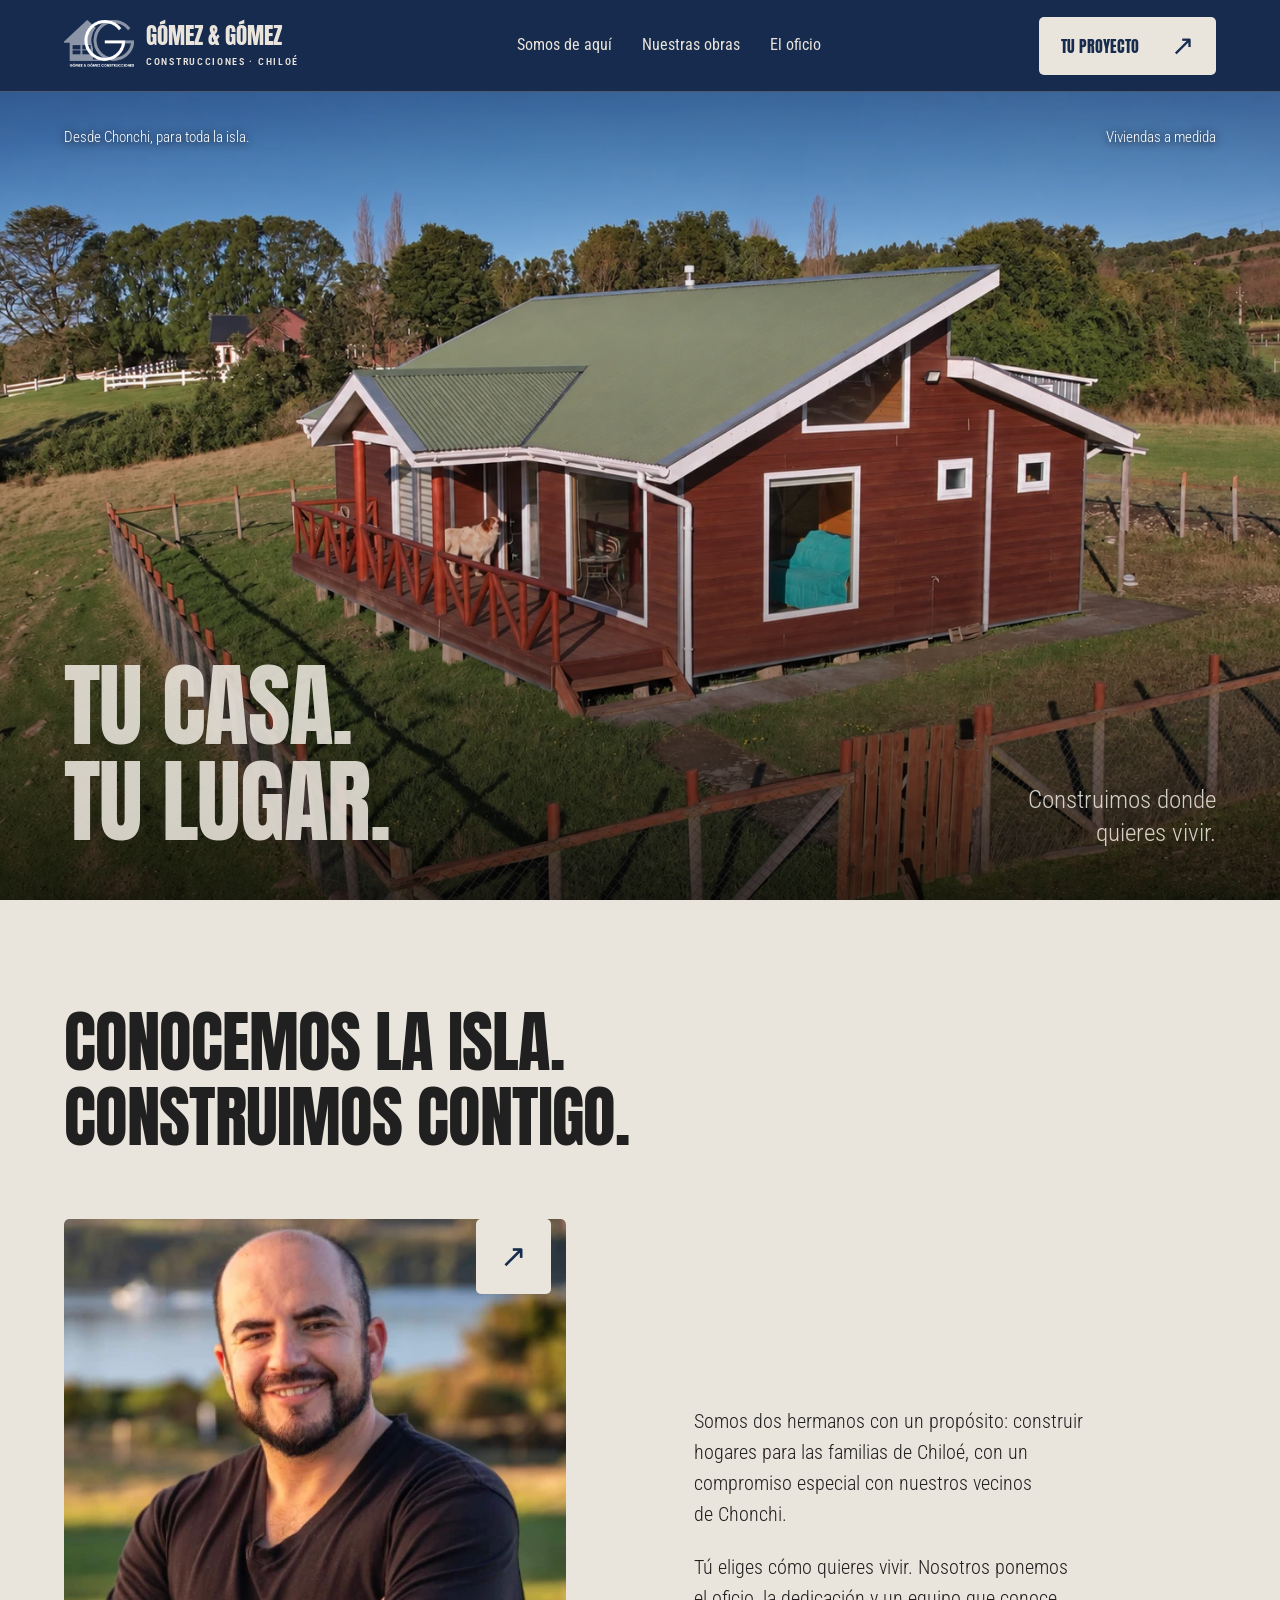
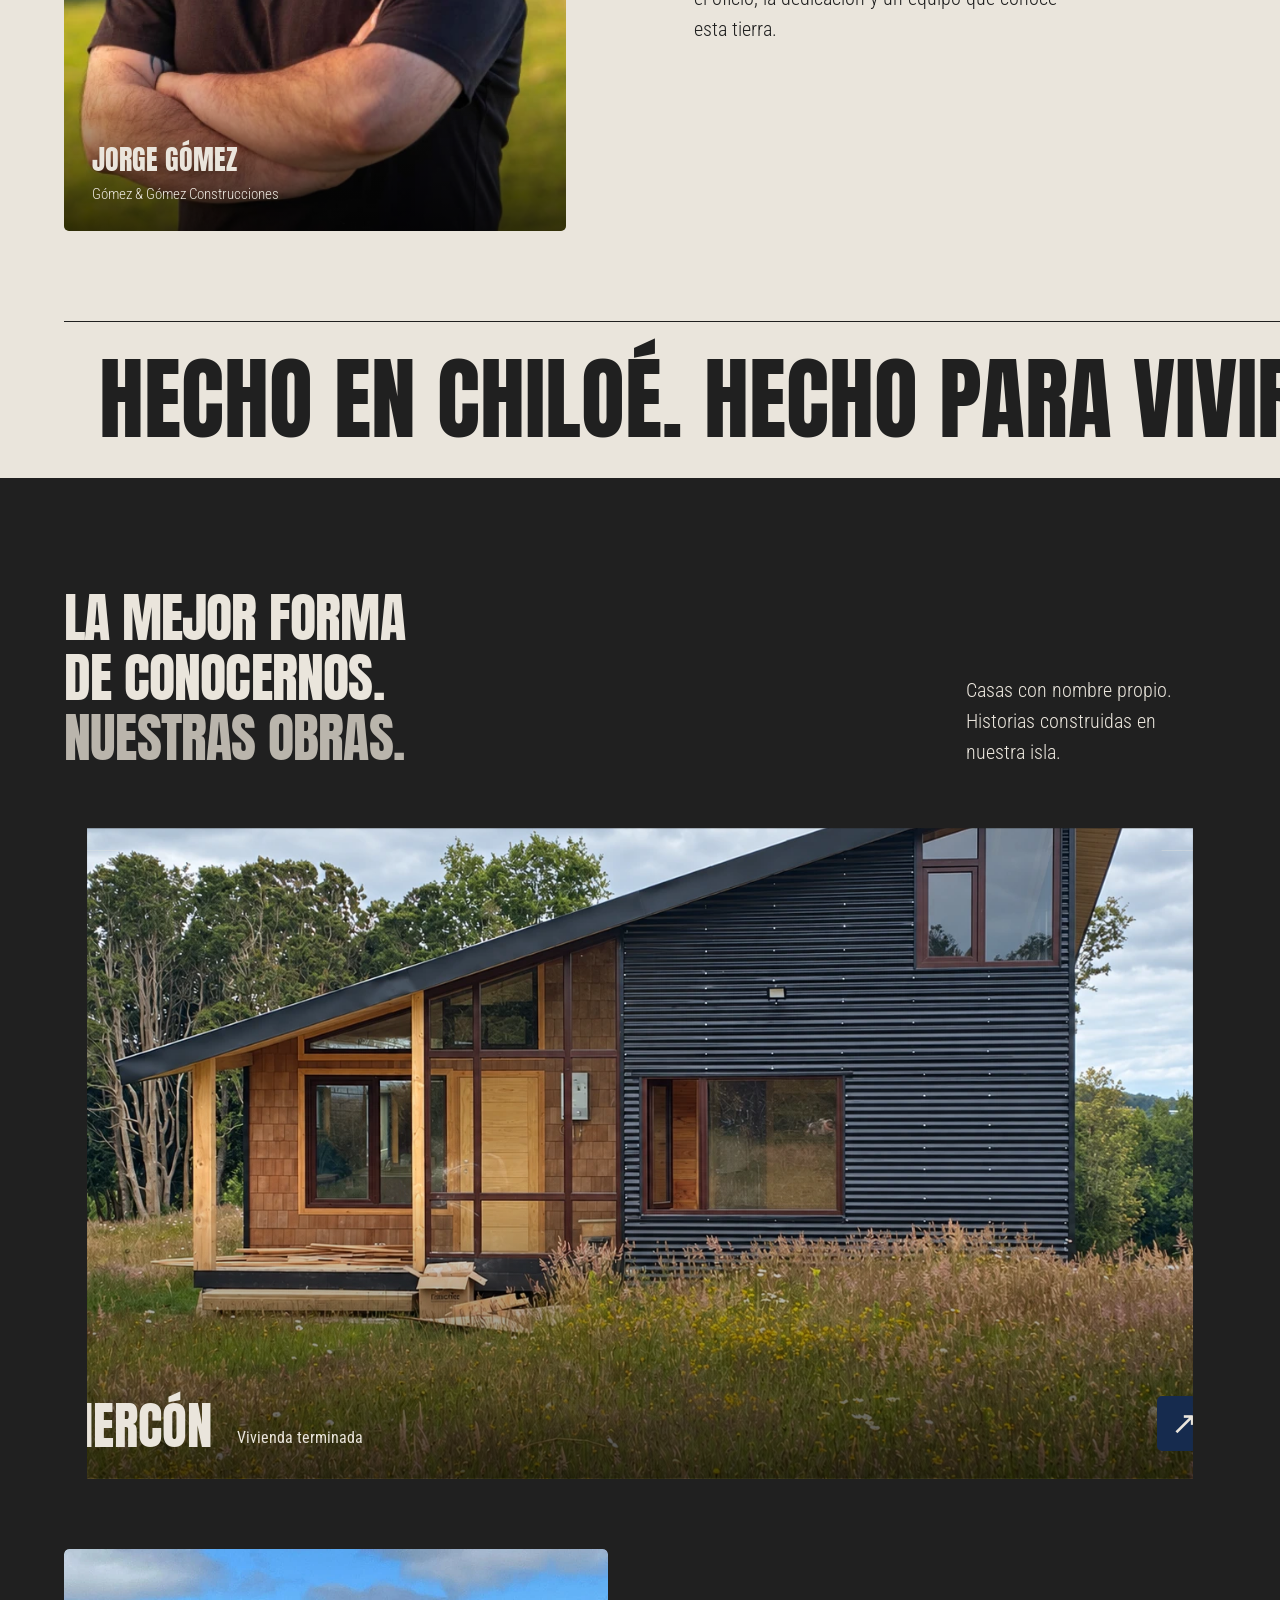
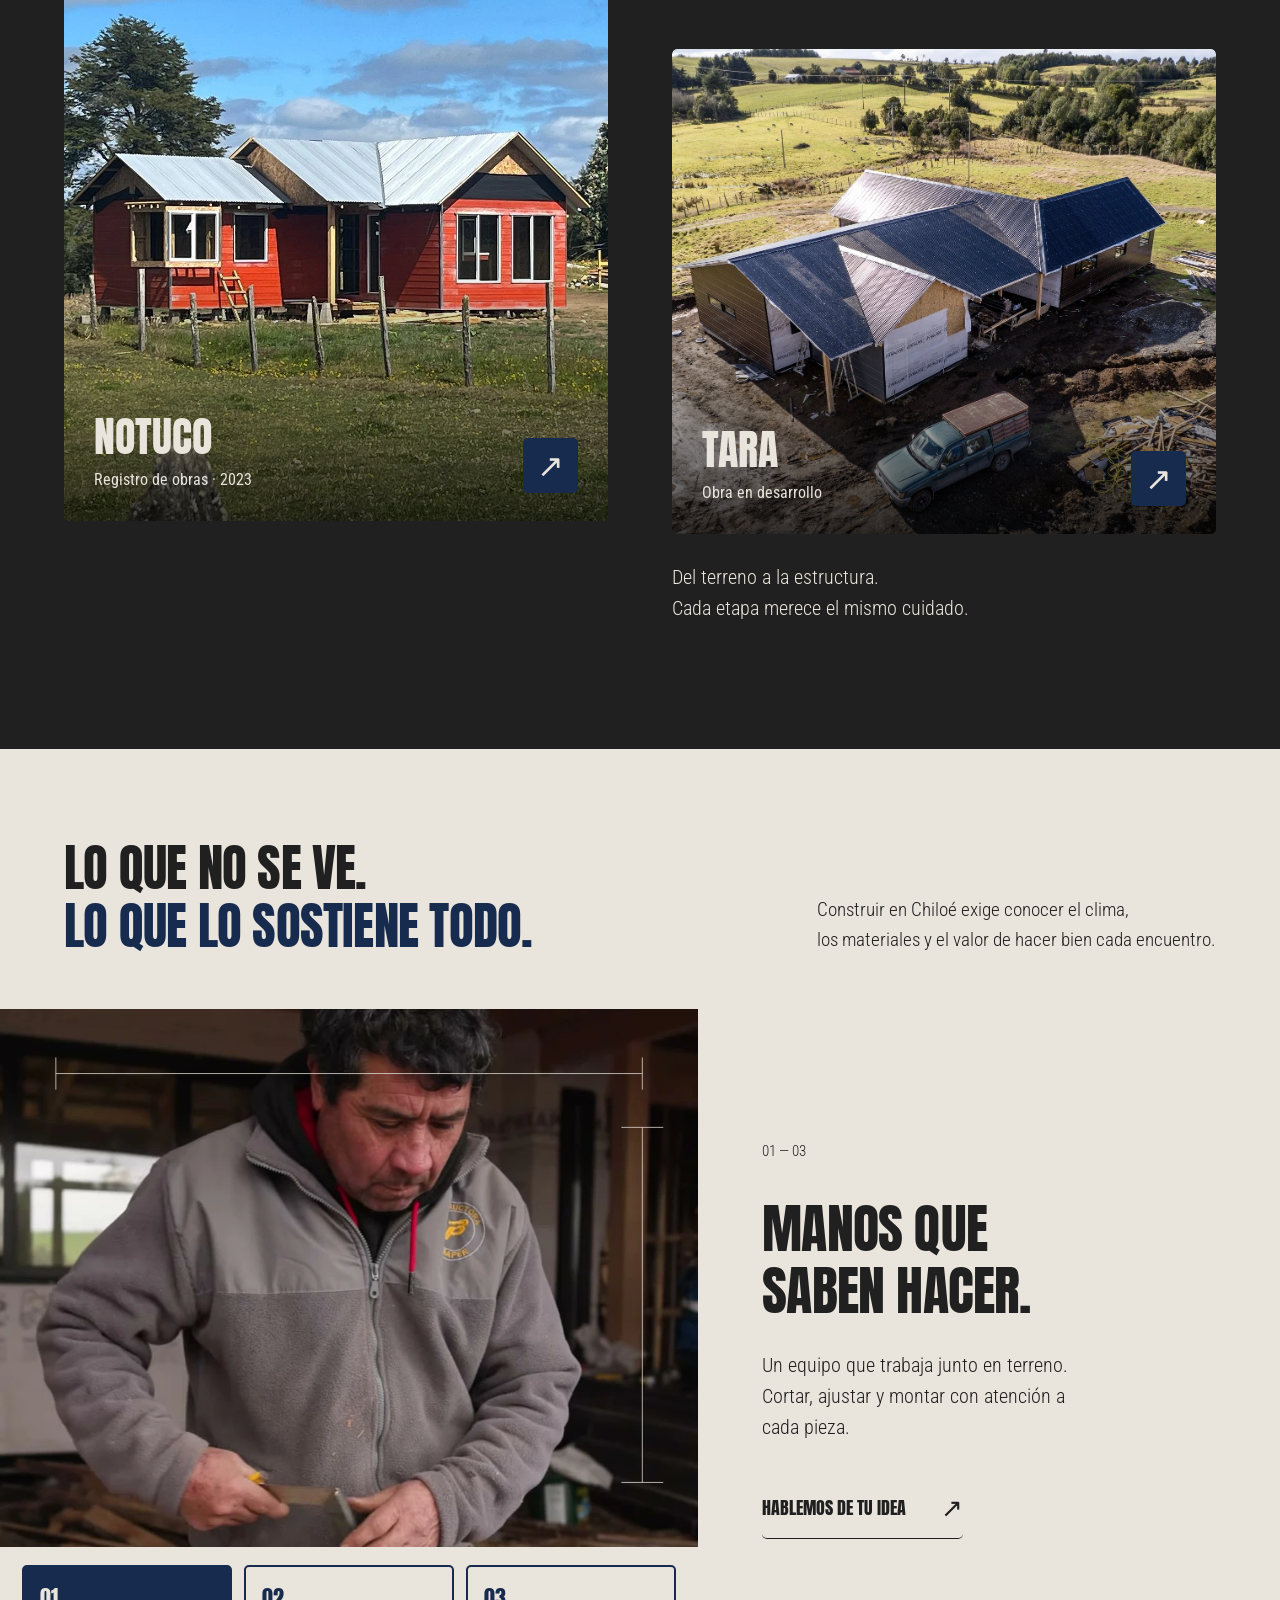
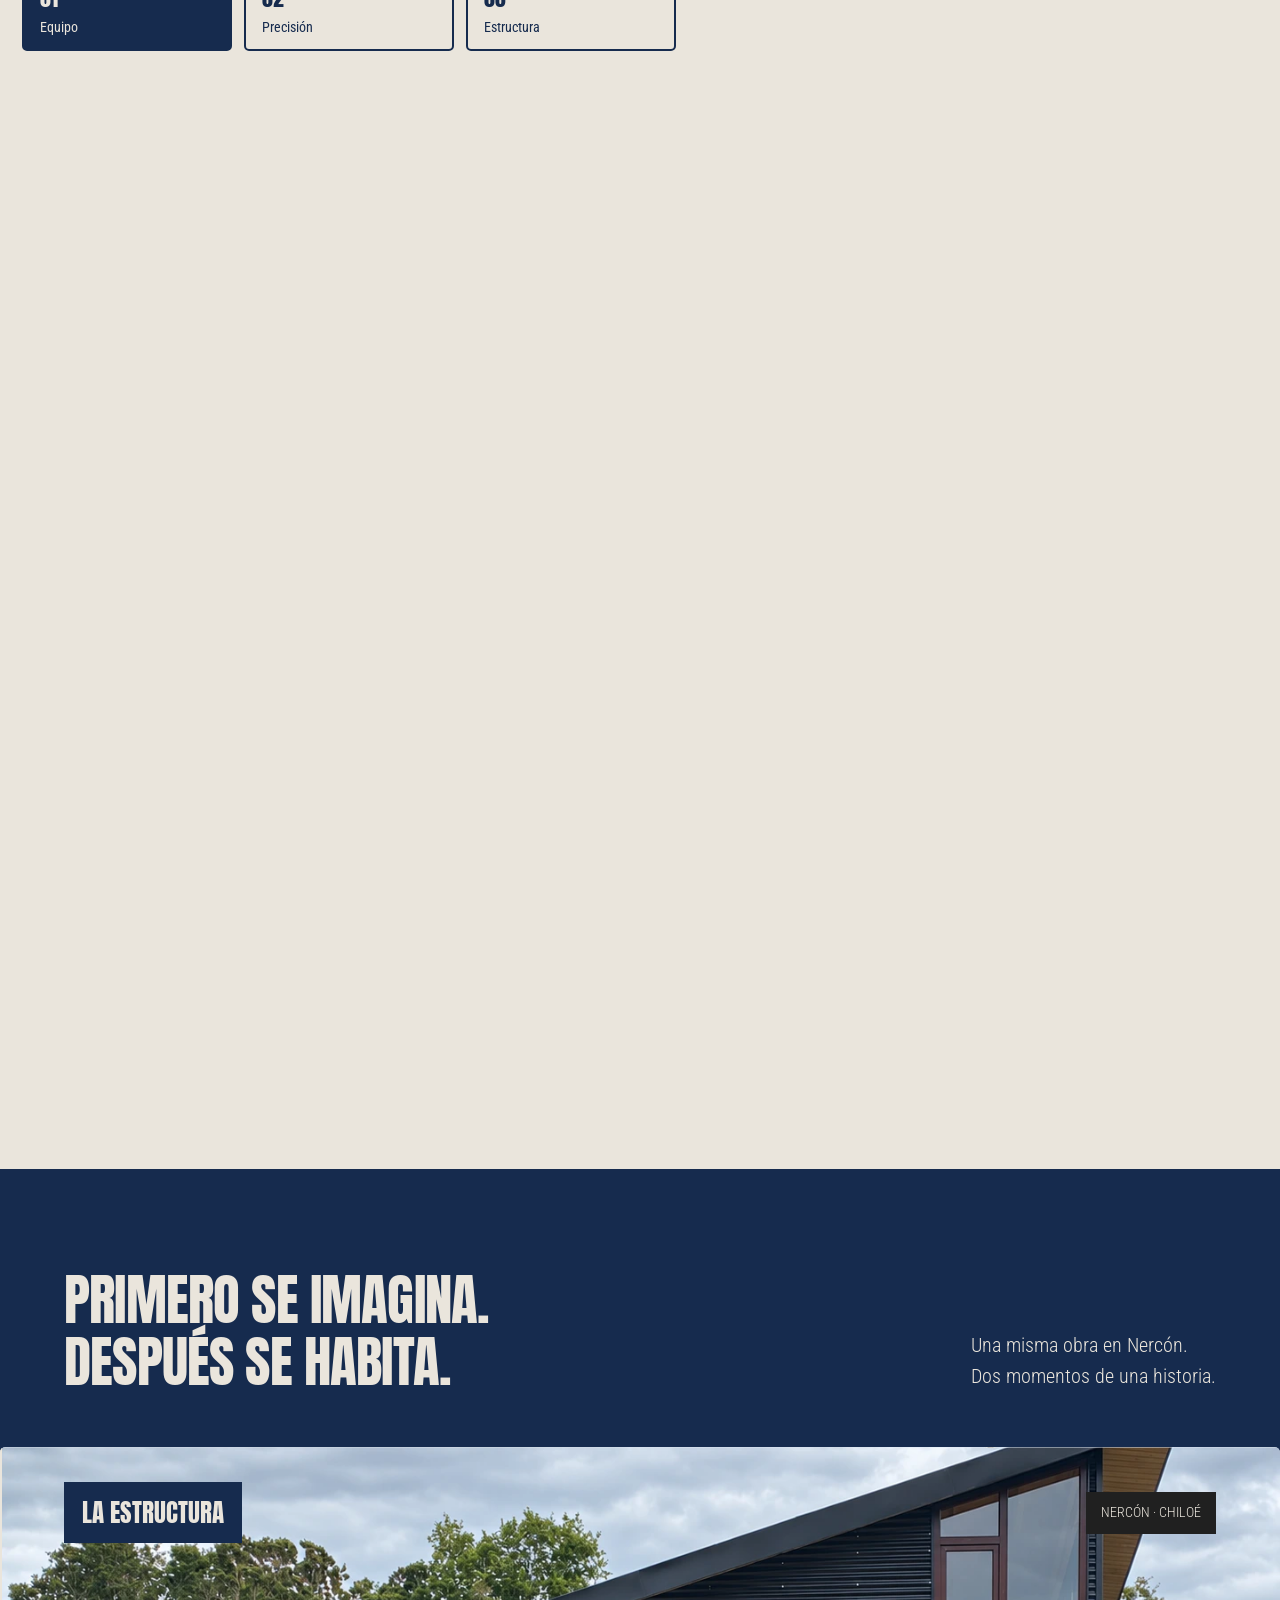
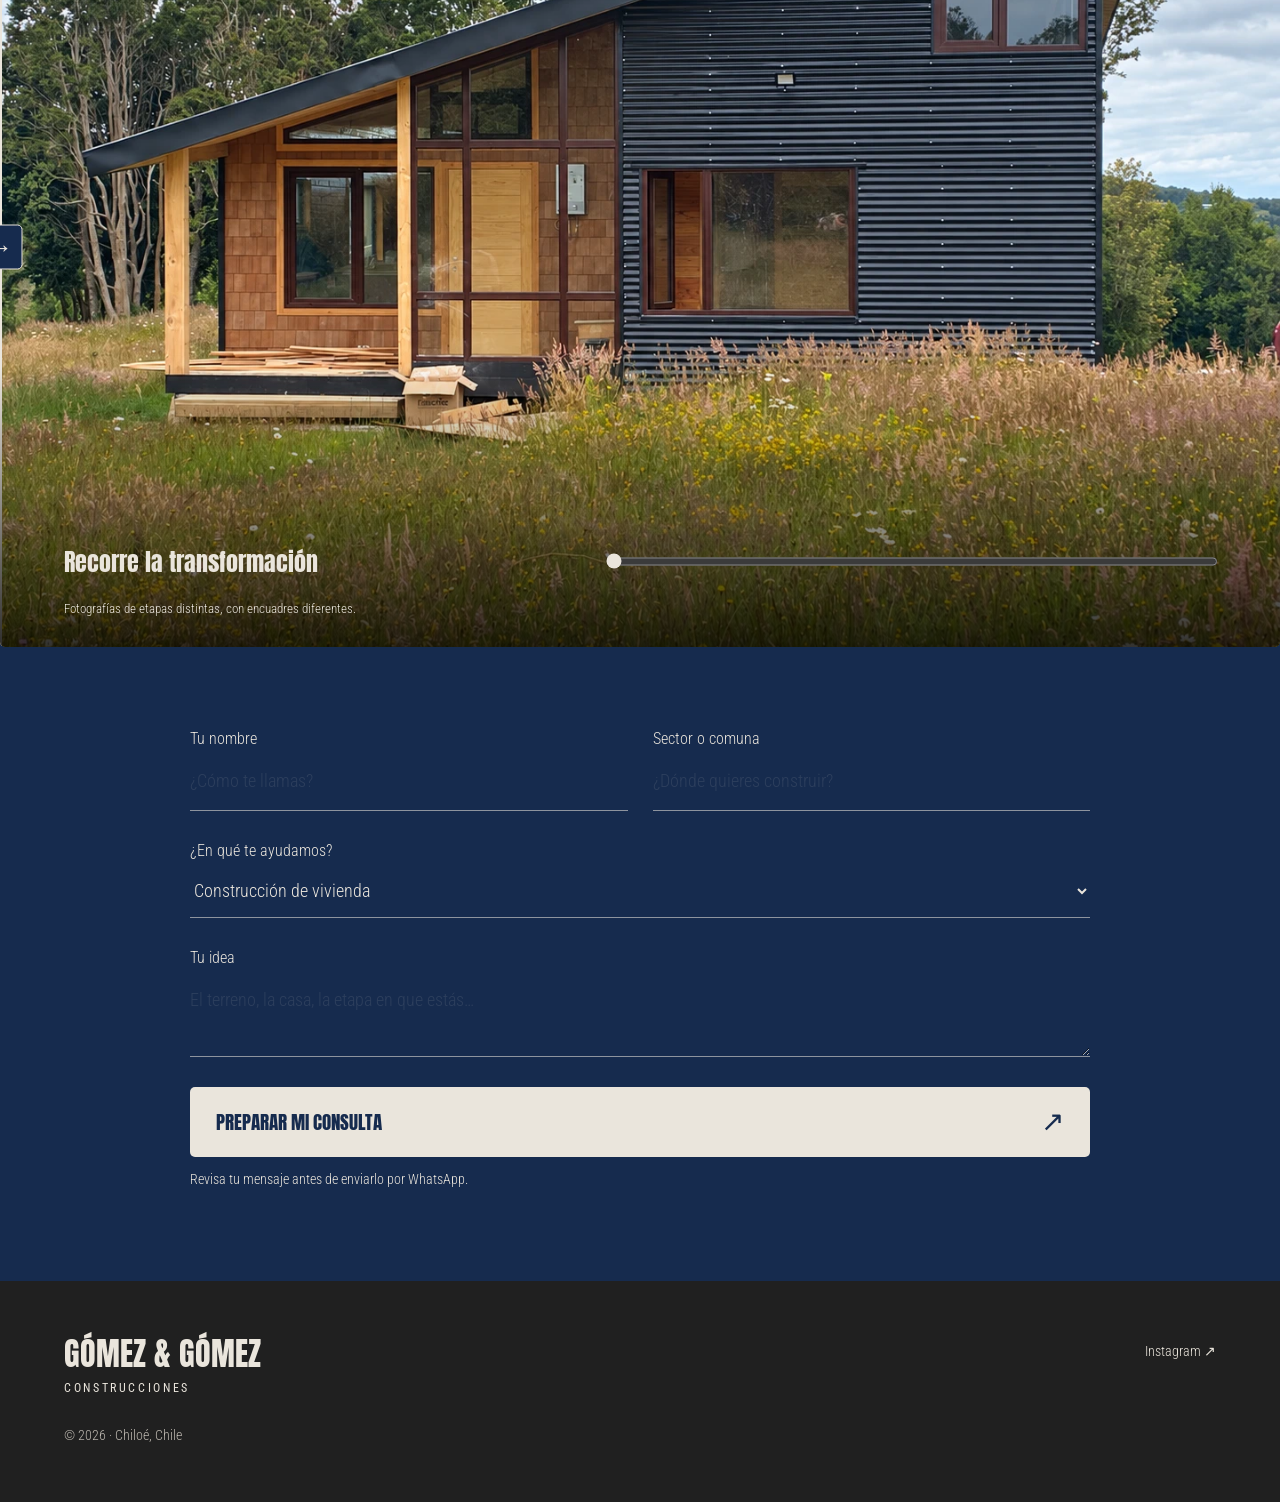
==== commit 43324385: "Swap comparison photos and soften photo corners" ====
--- a/index.html
+++ b/index.html
@@ -7,7 +7,7 @@
 <section class="about cobalt" id="nosotros"><div class="about-heading wrap"><h2><span>CONOCEMOS LA ISLA.</span><br><span>CONSTRUIMOS CONTIGO.</span></h2></div><div class="about-grid wrap"><figure class="portrait"><img src="assets/jorge.webp" alt="Jorge Gómez, de Gómez & Gómez Construcciones" loading="lazy" width="458" height="615"><figcaption>JORGE GÓMEZ <span>Gómez & Gómez Construcciones</span></figcaption><a class="portrait-story" href="https://www.instagram.com/gomez_y_gomez_construcciones/reel/DaTdCO6TL-a/" target="_blank" rel="noopener" aria-label="Ver la historia de Jorge en Instagram">↗</a></figure><div class="about-copy"><p>Somos dos hermanos con un propósito: construir hogares para las familias de Chiloé, con un compromiso especial con nuestros vecinos de Chonchi.</p><p>Tú eliges cómo quieres vivir. Nosotros ponemos el oficio, la dedicación y un equipo que conoce esta tierra.</p></div></div><div class="statement" aria-hidden="true"><span>HECHO EN CHILOÉ. HECHO PARA VIVIR.</span></div></section>
 <section class="works" id="obras"><div class="section-heading wrap"><h2>LA MEJOR FORMA<br>DE CONOCERNOS.<br><em>NUESTRAS OBRAS.</em></h2><p>Casas con nombre propio.<br>Historias construidas en nuestra isla.</p></div><article class="featured-work"><button class="work-photo" data-project="nercon" aria-label="Explorar la casa de Nercón"><img src="assets/nercon.webp" alt="Casa terminada en Nercón, con revestimiento oscuro y estructura de madera" loading="lazy"><span class="work-caption"><strong>NERCÓN</strong><span>Vivienda terminada</span><i>↗</i></span><span class="work-corners" aria-hidden="true"></span></button></article><div class="secondary-works wrap"><article><button class="work-photo" data-project="notuco" aria-label="Explorar viviendas en Notuco"><img src="assets/notuco-2023-1.webp" alt="Viviendas en Notuco publicadas por Gómez & Gómez en 2023" loading="lazy"><span class="work-caption"><strong>NOTUCO</strong><span>Registro de obras · 2023</span><i>↗</i></span></button></article><article class="offset-work"><button class="work-photo" data-project="tara" aria-label="Explorar el avance en Tara"><img src="assets/tara.webp" alt="Vista aérea de la obra en Tara" loading="lazy"><span class="work-caption"><strong>TARA</strong><span>Obra en desarrollo</span><i>↗</i></span></button><p>Del terreno a la estructura.<br>Cada etapa merece el mismo cuidado.</p></article></div></section>
 <section class="craft" id="oficio"><div class="craft-top wrap"><h2>LO QUE NO SE VE.<br><em>LO QUE LO SOSTIENE TODO.</em></h2><p>Construir en Chiloé exige conocer el clima,<br>los materiales y el valor de hacer bien cada encuentro.</p></div><div class="craft-stage"><div class="craft-media"><div class="craft-visual"><video id="craft-video" class="lazy-video" data-src="assets/video/equipo.mp4" muted loop playsinline preload="none" poster="assets/equipo.webp" aria-label="El equipo trabajando en la estructura de madera"></video><svg class="measurement" viewBox="0 0 100 100" preserveAspectRatio="none" aria-hidden="true"><path d="M8 12 H92 M8 9 V15 M92 9 V15 M92 22 V88 M89 22 H95 M89 88 H95"/></svg></div><div class="craft-tabs" role="group" aria-label="Explorar el oficio"><button class="active" data-craft="0" aria-pressed="true">01 <span>Equipo</span></button><button data-craft="1" aria-pressed="false">02 <span>Precisión</span></button><button data-craft="2" aria-pressed="false">03 <span>Estructura</span></button></div></div><div class="craft-copy"><span class="craft-index" aria-hidden="true">01 — 03</span><h3 id="craft-title">MANOS QUE<br>SABEN HACER.</h3><p id="craft-description">Un equipo que trabaja junto en terreno. Cortar, ajustar y montar con atención a cada pieza.</p><a class="text-link" href="#contacto">HABLEMOS DE TU IDEA <span>↗</span></a></div></div></section>
-<section class="journey" id="proceso"><div class="journey-intro wrap"><h2>PRIMERO SE IMAGINA.<br><em>DESPUÉS SE HABITA.</em></h2><p>Una misma obra en Nercón.<br>Dos momentos de una historia.</p></div><div class="journey-stage"><div class="journey-image after"><img src="assets/nercon.webp" alt="Resultado terminado de la vivienda en Nercón" loading="lazy"></div><div class="journey-image before"><img src="assets/nercon-antes.webp" alt="Estructura de madera de la misma obra en Nercón" loading="lazy"></div><div class="journey-caption"><span id="journey-label">LA ESTRUCTURA</span><span>NERCÓN · CHILOÉ</span></div><div class="journey-handle" aria-hidden="true"><span>↔</span></div><div class="journey-control"><label for="comparison">Recorre la transformación</label><input type="range" id="comparison" min="0" max="100" value="0" aria-label="Porcentaje de la vivienda terminada"><small>Fotografías de etapas distintas, con encuadres diferentes.</small></div></div></section>
+<section class="journey" id="proceso"><div class="journey-intro wrap"><h2>PRIMERO SE IMAGINA.<br><em>DESPUÉS SE HABITA.</em></h2><p>Una misma obra en Nercón.<br>Dos momentos de una historia.</p></div><div class="journey-stage"><div class="journey-image after"><img src="assets/nercon-antes.webp" alt="Estructura de madera de la misma obra en Nercón" loading="lazy"></div><div class="journey-image before"><img src="assets/nercon.webp" alt="Resultado terminado de la vivienda en Nercón" loading="lazy"></div><div class="journey-caption"><span id="journey-label">LA ESTRUCTURA</span><span>NERCÓN · CHILOÉ</span></div><div class="journey-handle" aria-hidden="true"><span>↔</span></div><div class="journey-control"><label for="comparison">Recorre la transformación</label><input type="range" id="comparison" min="0" max="100" value="0" aria-label="Porcentaje de la vivienda terminada"><small>Fotografías de etapas distintas, con encuadres diferentes.</small></div></div></section>
 <section class="contact" id="contacto"><div class="contact-panel wrap"><form id="quote-form"><div class="form-row"><label>Tu nombre<input name="nombre" required autocomplete="name" placeholder="¿Cómo te llamas?"></label><label>Sector o comuna<input name="lugar" required placeholder="¿Dónde quieres construir?"></label></div><label>¿En qué te ayudamos?<select id="service" name="servicio"><option>Construcción de vivienda</option><option>Consulta sobre modalidad DS10</option></select></label><label>Tu idea<textarea name="detalle" rows="2" placeholder="El terreno, la casa, la etapa en que estás…"></textarea></label><button class="button light" type="submit">PREPARAR MI CONSULTA <span>↗</span></button><p class="form-note">Revisa tu mensaje antes de enviarlo por WhatsApp.</p><div id="quote-result" hidden aria-live="polite"><h3>TU MENSAJE ESTÁ LISTO.</h3><p id="quote-preview"></p><a id="whatsapp-link" class="button light" target="_blank" rel="noopener">ABRIR WHATSAPP <span>↗</span></a></div></form></div></section>
 </main><footer class="wrap"><a class="footer-brand" href="#inicio">GÓMEZ & GÓMEZ<span>CONSTRUCCIONES</span></a><a class="footer-instagram" href="https://www.instagram.com/gomez_y_gomez_construcciones/" target="_blank" rel="noopener">Instagram ↗</a><span class="footer-copyright">© <span id="year">2026</span> · Chiloé, Chile</span></footer>
 <dialog id="menu" aria-label="Menú de navegación"><button class="close-menu" aria-label="Cerrar menú">CERRAR <span>×</span></button><p>GÓMEZ & GÓMEZ / CHILOÉ</p><nav><a href="#nosotros">SOMOS DE AQUÍ</a><a href="#obras">NUESTRAS OBRAS</a><a href="#oficio">EL OFICIO</a><a href="#contacto">TU PRÓXIMA CASA ↗</a></nav><span>Desde Chonchi, para toda la isla.</span></dialog>
--- a/styles.css
+++ b/styles.css
@@ -1,4 +1,4 @@
-:root{--blue:#162B4E;--ink:#202020;--bone:#eae5dc;--gray:#96938e;--wood:#795840;--display:'Anton','Arial Narrow',sans-serif;--body:'Roboto Condensed','Arial Narrow',sans-serif;--pad:clamp(22px,5vw,88px);--header:92px;--z-header:10;--z-dialog:20}*{box-sizing:border-box}html{scroll-behavior:smooth;scroll-padding-top:var(--header)}body{margin:0;background:var(--ink);color:var(--bone);font:18px/1.55 var(--body)}body:has(dialog[open]){overflow:hidden}button,input,textarea,select{font:inherit}a{color:inherit;text-decoration:none}button{cursor:pointer;color:inherit}button,a{-webkit-tap-highlight-color:transparent}button{border:0}img,video{display:block;width:100%;height:auto}figure,p,h1,h2,h3{margin:0}h1,h2,h3{font-family:var(--display);font-weight:400;line-height:1.12;letter-spacing:-.015em;text-wrap:balance}h2{font-size:clamp(40px,4.8vw,74px)}h3{font-size:clamp(32px,3vw,48px)}p{text-wrap:pretty;max-width:65ch}p+p{margin-top:22px}em{font-style:normal}a:focus-visible,button:focus-visible,input:focus-visible,textarea:focus-visible,select:focus-visible{outline:3px solid currentColor;outline-offset:6px}.wrap{padding-left:var(--pad);padding-right:var(--pad)}.skip{position:fixed;top:-100px;left:20px;background:var(--bone);color:var(--ink);padding:10px;z-index:var(--z-dialog)}.skip:focus{top:15px}.header{height:var(--header);padding:0 var(--pad);display:flex;align-items:center;gap:30px;justify-content:space-between;position:sticky;top:0;background:var(--blue);z-index:var(--z-header);border-bottom:1px solid #eae5dc40}.brand{display:flex;gap:12px;align-items:center;font:23px/1.15 var(--display)}.brand small{font:600 10px/1.2 var(--body);letter-spacing:.17em;display:block;margin-top:7px}.brand-symbol{width:70px;height:51px;position:relative;overflow:hidden}.brand-symbol img{position:absolute;max-width:none;width:85px;left:-8px;top:-19px;filter:grayscale(1) invert(1);mix-blend-mode:screen}.header nav{display:flex;gap:30px;font-size:16px}.header nav a{position:relative}.header nav a:after{content:'';position:absolute;left:0;right:0;bottom:-6px;height:1px;background:var(--bone);transform:scaleX(0);transform-origin:left;transition:transform .3s}.header nav a:hover:after{transform:scaleX(1)}.button{display:inline-flex;gap:32px;align-items:center;justify-content:space-between;position:relative;padding:20px 25px;font:19px/1.25 var(--display);background:var(--blue);color:var(--bone);border:1px solid transparent;overflow:hidden;transition:background .25s,color .25s,transform .25s}.button span{font:28px/1 var(--body);transition:transform .35s}.button:hover span{transform:translate(5px,-5px)}.button:hover{transform:translateY(-3px)}.button.light{background:var(--bone);color:var(--blue)}.button.light:hover{background:white}.button.line{background:transparent;border-color:#eae5dc90}.button.line:hover{background:var(--bone);color:var(--blue)}.header-cta{font-size:16px;padding:14px 21px}.reading-progress{position:absolute;bottom:-1px;left:0;height:3px;background:var(--bone);width:100%;transform:scaleX(0);transform-origin:left}.menu-toggle{display:none;background:none;width:48px;height:48px;padding:8px}.menu-toggle span{display:block;height:2px;background:var(--bone);margin:8px 0}.hero{position:relative;height:calc(100svh - var(--header));min-height:620px;max-height:1150px;overflow:hidden;background:var(--ink)}.hero-media,.hero-shade{position:absolute;inset:0}.hero video{position:absolute;inset:0;width:100%;height:100%;object-fit:cover;object-position:center}.hero-shade{background:linear-gradient(180deg,#0005 0%,transparent 30%,#0001 48%,#000b 100%)}.hero-top{position:absolute;top:34px;left:var(--pad);right:var(--pad);display:flex;justify-content:space-between;font-size:15px;color:white;text-shadow:0 1px 8px #000}.hero-title{position:absolute;left:var(--pad);right:var(--pad);bottom:40px;display:flex;align-items:flex-end;justify-content:space-between;color:var(--bone)}.hero h1{font-size:clamp(65px,7.2vw,96px);line-height:1.05;letter-spacing:-.015em;text-shadow:0 2px 24px #0003}.hero h1>span{display:block}.hero-title>p{font-size:25px;line-height:1.35;text-align:right}.hero-bottom{position:absolute;left:var(--pad);right:var(--pad);bottom:35px;display:flex;justify-content:space-between;align-items:center;border-top:1px solid #eae5dc70;padding-top:22px}.film-link{display:flex;align-items:center;gap:15px;background:transparent;text-align:left;padding:0;font:23px/1.2 var(--display)}.film-link small{display:block;font:15px var(--body);margin-top:6px}.play{width:45px;height:45px;border:1px solid var(--bone);display:grid;place-items:center;font:15px var(--body);transition:background .3s,color .3s}.film-link:hover .play{background:var(--bone);color:var(--blue)}.hero-actions{display:flex;align-items:center;gap:30px}.video-toggle{font:14px var(--body);letter-spacing:.03em;background:transparent;color:var(--bone);display:flex;gap:15px;align-items:center;padding:12px 0}.video-toggle span{font-size:21px}.down{font-size:33px;width:50px;height:50px;border:1px solid #eae5dc70;display:grid;place-items:center;transition:background .3s}.down:hover{background:var(--blue)}.cobalt{background:var(--blue)}.about{padding-top:105px;overflow:hidden}.section-note{font-size:19px;margin-bottom:25px}.about-heading h2{font-size:clamp(40px,5.2vw,80px)}.about-grid{display:grid;grid-template-columns:1fr 1.04fr;gap:10vw;margin-top:65px;align-items:center}.portrait{position:relative;max-width:560px;overflow:hidden}.portrait>img{aspect-ratio:.82;object-fit:cover;object-position:center 40%}.portrait figcaption{position:absolute;bottom:0;left:0;right:0;background:linear-gradient(transparent,#000b);padding:80px 28px 28px;font:28px var(--display)}.portrait figcaption span{display:block;font:15px var(--body);margin-top:5px}.portrait-story{position:absolute;right:3%;top:2%;background:var(--bone);color:var(--blue);height:56px;width:56px;font-size:32px;display:grid;place-items:center}.about-copy{max-width:590px}.about-copy .lead{font-size:clamp(24px,2.3vw,34px);line-height:1.3;margin-bottom:32px}.about-copy>p:not(.lead){color:var(--bone);max-width:43ch;font-size:20px}.about-copy .button{margin-top:32px;font-size:17px}.about-detail{display:flex;align-items:flex-end;gap:25px;margin-top:45px}.about-detail img{width:170px;height:125px;object-fit:cover}.about-detail span{font-size:17px}.statement{margin-top:90px;border-top:1px solid #eae5dc60;padding:24px 0;white-space:nowrap;overflow:hidden;font:clamp(40px,7vw,96px)/1.2 var(--display);color:#eae5dc;margin-left:var(--pad)}.statement span{display:inline-block}.works{padding:110px 0 125px}.section-heading{display:flex;justify-content:space-between;align-items:flex-end;gap:60px;margin-bottom:60px}.section-heading h2{font-size:clamp(40px,4.2vw,64px)}.section-heading em{color:#bab5ac}.section-heading>p{font-size:20px;max-width:25ch}.featured-work{padding:0 3vw}.work-photo{padding:0;display:block;position:relative;width:100%;overflow:hidden;background:var(--ink);text-align:left}.work-photo img{width:100%;height:100%;object-fit:cover;transition:transform 1s cubic-bezier(.2,.7,.2,1)}.work-photo:hover img{transform:scale(1.045)}.featured-work .work-photo{aspect-ratio:1.85}.featured-work img{object-position:center 51%}.work-photo:after{content:'';position:absolute;inset:55% 0 0;background:linear-gradient(transparent,#000b)}.work-caption{position:absolute;bottom:28px;left:30px;right:30px;z-index:1;display:flex;align-items:flex-end;gap:25px;color:var(--bone)}.work-caption strong{font:clamp(35px,4vw,64px)/1 var(--display)}.work-caption>span{font:16px var(--body);padding-bottom:4px}.work-caption i{font:32px var(--body);font-style:normal;display:grid;place-items:center;background:var(--blue);width:55px;height:55px;margin-left:auto;transition:background .3s,transform .3s}.work-photo:hover i{background:var(--bone);color:var(--blue);transform:rotate(45deg)}.work-corners{position:absolute;inset:22px;border:1px solid #eae5dc70;clip-path:polygon(0 0,5% 0,5% 1%,1% 1%,1% 9%,0 9%,0 0,100% 0,100% 9%,99% 9%,99% 1%,95% 1%,95% 0)}.secondary-works{display:grid;grid-template-columns:1fr 1fr;gap:5vw;margin-top:70px}.secondary-works article:first-child .work-photo{aspect-ratio:.95}.secondary-works article:first-child img{object-position:35% center}.offset-work{padding-top:100px}.offset-work .work-photo{aspect-ratio:1.12}.secondary-works .work-caption{display:grid;grid-template-columns:1fr auto;gap:12px}.secondary-works .work-caption strong{font-size:42px}.secondary-works .work-caption>span{grid-column:1}.secondary-works .work-caption i{grid-column:2;grid-row:1/3}.offset-work p{margin-top:28px;font-size:20px}.craft{background:var(--bone);color:var(--ink);padding-top:90px}.craft-top{display:flex;align-items:flex-end;justify-content:space-between;gap:60px;margin-bottom:55px}.craft-top h2{font-size:clamp(38px,4vw,62px)}.craft-top em{color:var(--wood)}.craft-top p{font-size:19px}.craft-stage{display:grid;grid-template-columns:1.2fr 1fr;min-height:660px}.craft-visual{position:relative;background:var(--wood);overflow:hidden}.craft-visual video{height:100%;width:100%;position:absolute;inset:0;object-fit:cover;object-position:center 37%}.measurement{position:absolute;inset:0;width:100%;height:100%;fill:none;stroke:var(--bone);stroke-width:.12;pointer-events:none}.dark-control{position:absolute;bottom:25px;left:30px;background:var(--ink);padding:12px 18px;z-index:1}.craft-copy{background:var(--wood);color:var(--bone);padding:70px clamp(30px,5vw,85px);display:flex;flex-direction:column;justify-content:center}.craft-index{font-size:15px;margin-bottom:35px}.craft-copy h3{font-size:clamp(40px,4.2vw,64px);line-height:1.15}.craft-copy>p{font-size:20px;margin-top:28px;max-width:35ch;min-height:100px}.craft-tabs{display:flex;gap:25px;margin-top:35px}.craft-tabs button{flex:1;background:none;border-top:2px solid #eae5dc50;padding:16px 0;text-align:left;color:var(--bone);font:22px var(--display)}.craft-tabs button span{display:block;font:14px var(--body);margin-top:5px}.craft-tabs button.active{border-color:var(--bone)}.text-link{font:18px var(--display);display:flex;width:fit-content;align-items:center;gap:35px;border-bottom:1px solid currentColor;padding:15px 0;margin-top:28px}.text-link span{font:26px var(--body);transition:transform .3s}.text-link:hover span{transform:translate(5px,-5px)}.journey{padding-top:100px;background:var(--blue)}.journey-intro{display:flex;align-items:flex-end;justify-content:space-between;gap:45px;padding-bottom:55px}.journey-intro h2{font-size:clamp(40px,4.3vw,66px)}.journey-intro p{font-size:20px}.journey-stage{height:min(85vw,800px);min-height:570px;position:relative;overflow:hidden;--reveal:0%}.journey-image{position:absolute;inset:0}.journey-image img{height:100%;object-fit:cover;object-position:center}.journey-image.before{clip-path:inset(0 var(--reveal) 0 0)}.journey-stage:after{content:'';position:absolute;inset:65% 0 0;background:linear-gradient(transparent,#000c);pointer-events:none}.journey-caption{position:absolute;left:var(--pad);right:var(--pad);top:35px;display:flex;justify-content:space-between;align-items:center;gap:20px;z-index:1}.journey-caption span:first-child{background:var(--blue);padding:12px 18px;font:25px var(--display)}.journey-caption span:last-child{font-size:14px;background:var(--ink);padding:10px 15px}.journey-handle{position:absolute;left:calc(100% - var(--reveal));top:0;bottom:0;width:2px;background:var(--bone);pointer-events:none}.journey-handle span{position:absolute;top:50%;transform:translate(-50%,-50%);height:45px;width:45px;background:var(--blue);display:grid;place-items:center;border:1px solid var(--bone);font-size:25px}.journey-control{position:absolute;left:var(--pad);right:var(--pad);bottom:28px;z-index:1;display:grid;grid-template-columns:1fr 1.4fr;column-gap:8vw;align-items:center}.journey-control label{font:24px var(--display)}.journey-control input{width:100%;accent-color:var(--bone);cursor:ew-resize}.journey-control small{grid-column:1/-1;font-size:13px;margin-top:12px}.contact{padding-top:100px;background:var(--ink)}.contact-intro{display:flex;justify-content:space-between;gap:50px;align-items:flex-end;margin-bottom:60px}.contact-intro h2{font-size:clamp(45px,5vw,76px)}.contact-intro p{font-size:20px}.contact-panel{background:var(--blue);padding-top:80px;padding-bottom:90px;display:grid;grid-template-columns:1fr 1fr;gap:9vw}.phone{font:clamp(28px,3vw,42px) var(--display);display:block}.phone span{font:34px var(--body);margin-left:20px}.contact-details>p{margin-top:12px}.other-services{margin-top:55px;max-width:380px}.other-services h3{font-size:28px;margin-bottom:22px}.other-services button{display:flex;justify-content:space-between;width:100%;padding:14px 0;background:transparent;border-bottom:1px solid #eae5dc60;text-align:left;font-size:17px}.other-services button span{transition:transform .3s}.other-services button:hover span{transform:translate(4px,-4px)}form label{display:block;font-size:16px}input,select,textarea{font-size:18px;color:var(--bone);width:100%;display:block;background:none;border:0;border-bottom:1px solid #eae5dc90;padding:15px 0;border-radius:0}input::placeholder,textarea::placeholder{color:#eae5dccf;opacity:1}select option{background:var(--blue);color:var(--bone)}.form-row{display:grid;grid-template-columns:1fr 1fr;gap:25px}form>label{margin-top:28px}form>.button{margin-top:30px;width:100%}.form-note{font-size:14px;margin-top:12px}#quote-result{margin-top:30px;border-top:1px solid #eae5dc80;padding-top:25px}#quote-result h3{font-size:27px}#quote-preview{white-space:pre-wrap;margin:18px 0 25px}footer{display:flex;justify-content:space-between;align-items:center;gap:40px;padding-top:55px;padding-bottom:55px}.footer-brand{font:32px/1.1 var(--display)}.footer-brand span{display:block;font:12px var(--body);letter-spacing:.22em;margin-top:10px}footer>div{display:flex;gap:30px;flex-wrap:wrap;font-size:14px}footer>div>span{color:#bdb8b0}dialog{color:var(--bone);border:0}dialog::backdrop{background:#111e}#menu{background:var(--blue);position:fixed;inset:0;width:100%;height:100%;max-width:none;max-height:none;margin:0;padding:70px var(--pad)}.close-menu{position:absolute;right:var(--pad);top:30px;background:none;font-size:15px;display:flex;gap:30px;align-items:center}.close-menu span{font-size:40px}#menu>p{margin-top:30px}#menu nav{display:flex;flex-direction:column;gap:20px;margin:70px 0}#menu nav a{font:clamp(32px,5.5vw,78px)/1.15 var(--display);width:fit-content}#menu nav a:hover{color:white;text-decoration:underline;text-underline-offset:12px}#gallery{width:min(1400px,94vw);max-height:93dvh;padding:0;background:var(--ink)}#gallery[open]{display:grid;grid-template-columns:1.6fr 1fr}.close-gallery{position:absolute;right:14px;top:14px;z-index:2;background:var(--blue);width:48px;height:48px;font-size:32px}.gallery-visual{background:#111;position:relative;display:flex;align-items:center;min-height:540px}.gallery-visual>img,.gallery-visual>video{width:100%;height:min(78dvh,800px);object-fit:contain}.gallery-visual>video[hidden],.gallery-visual>img[hidden]{display:none}.gallery-controls{position:absolute;left:20px;right:20px;bottom:20px;display:flex;align-items:center;justify-content:space-between}.gallery-controls button{height:45px;width:45px;background:var(--blue);font-size:27px}.gallery-controls button:disabled{opacity:.4;cursor:default}.gallery-controls span{background:var(--ink);padding:6px 15px;font-size:14px}.gallery-copy{padding:75px 35px 40px;align-self:center}.gallery-copy h2{font-size:54px;margin:18px 0 25px}.gallery-copy>span{font-size:14px}.gallery-copy p{color:#d3cec5}.gallery-copy .text-link{font-size:15px}.gallery-copy .button{margin-top:30px}.gallery-controls[hidden]{display:none}
+:root{--blue:#162B4E;--ink:#202020;--bone:#eae5dc;--gray:#96938e;--wood:#795840;--display:'Anton','Arial Narrow',sans-serif;--body:'Roboto Condensed','Arial Narrow',sans-serif;--pad:clamp(22px,5vw,88px);--header:92px;--z-header:10;--z-dialog:20}*{box-sizing:border-box}html{scroll-behavior:smooth;scroll-padding-top:var(--header)}body{margin:0;background:var(--ink);color:var(--bone);font:18px/1.55 var(--body)}body:has(dialog[open]){overflow:hidden}button,input,textarea,select{font:inherit}a{color:inherit;text-decoration:none}button{cursor:pointer;color:inherit}button,a{-webkit-tap-highlight-color:transparent}button{border:0}img,video{display:block;width:100%;height:auto}figure,p,h1,h2,h3{margin:0}h1,h2,h3{font-family:var(--display);font-weight:400;line-height:1.12;letter-spacing:-.015em;text-wrap:balance}h2{font-size:clamp(40px,4.8vw,74px)}h3{font-size:clamp(32px,3vw,48px)}p{text-wrap:pretty;max-width:65ch}p+p{margin-top:22px}em{font-style:normal}a:focus-visible,button:focus-visible,input:focus-visible,textarea:focus-visible,select:focus-visible{outline:3px solid currentColor;outline-offset:6px}.wrap{padding-left:var(--pad);padding-right:var(--pad)}.skip{position:fixed;top:-100px;left:20px;background:var(--bone);color:var(--ink);padding:10px;z-index:var(--z-dialog)}.skip:focus{top:15px}.header{height:var(--header);padding:0 var(--pad);display:flex;align-items:center;gap:30px;justify-content:space-between;position:sticky;top:0;background:var(--blue);z-index:var(--z-header);border-bottom:1px solid #eae5dc40}.brand{display:flex;gap:12px;align-items:center;font:23px/1.15 var(--display)}.brand small{font:600 10px/1.2 var(--body);letter-spacing:.17em;display:block;margin-top:7px}.brand-symbol{width:70px;height:51px;position:relative;overflow:hidden}.brand-symbol img{position:absolute;max-width:none;width:85px;left:-8px;top:-19px;filter:grayscale(1) invert(1);mix-blend-mode:screen}.header nav{display:flex;gap:30px;font-size:16px}.header nav a{position:relative}.header nav a:after{content:'';position:absolute;left:0;right:0;bottom:-6px;height:1px;background:var(--bone);transform:scaleX(0);transform-origin:left;transition:transform .3s}.header nav a:hover:after{transform:scaleX(1)}.button{display:inline-flex;gap:32px;align-items:center;justify-content:space-between;position:relative;padding:20px 25px;font:19px/1.25 var(--display);background:var(--blue);color:var(--bone);border:1px solid transparent;overflow:hidden;transition:background .25s,color .25s,transform .25s}.button span{font:28px/1 var(--body);transition:transform .35s}.button:hover span{transform:translate(5px,-5px)}.button:hover{transform:translateY(-3px)}.button.light{background:var(--bone);color:var(--blue)}.button.light:hover{background:white}.button.line{background:transparent;border-color:#eae5dc90}.button.line:hover{background:var(--bone);color:var(--blue)}.header-cta{font-size:16px;padding:14px 21px}.reading-progress{position:absolute;bottom:-1px;left:0;height:3px;background:var(--bone);width:100%;transform:scaleX(0);transform-origin:left}.menu-toggle{display:none;background:none;width:48px;height:48px;padding:8px}.menu-toggle span{display:block;height:2px;background:var(--bone);margin:8px 0}.hero{position:relative;height:calc(100svh - var(--header));min-height:620px;max-height:1150px;overflow:hidden;background:var(--ink)}.hero-media,.hero-shade{position:absolute;inset:0}.hero video{position:absolute;inset:0;width:100%;height:100%;object-fit:cover;object-position:center}.hero-shade{background:linear-gradient(180deg,#0005 0%,transparent 30%,#0001 48%,#000b 100%)}.hero-top{position:absolute;top:34px;left:var(--pad);right:var(--pad);display:flex;justify-content:space-between;font-size:15px;color:white;text-shadow:0 1px 8px #000}.hero-title{position:absolute;left:var(--pad);right:var(--pad);bottom:40px;display:flex;align-items:flex-end;justify-content:space-between;color:var(--bone)}.hero h1{font-size:clamp(65px,7.2vw,96px);line-height:1.05;letter-spacing:-.015em;text-shadow:0 2px 24px #0003}.hero h1>span{display:block}.hero-title>p{font-size:25px;line-height:1.35;text-align:right}.hero-bottom{position:absolute;left:var(--pad);right:var(--pad);bottom:35px;display:flex;justify-content:space-between;align-items:center;border-top:1px solid #eae5dc70;padding-top:22px}.film-link{display:flex;align-items:center;gap:15px;background:transparent;text-align:left;padding:0;font:23px/1.2 var(--display)}.film-link small{display:block;font:15px var(--body);margin-top:6px}.play{width:45px;height:45px;border:1px solid var(--bone);display:grid;place-items:center;font:15px var(--body);transition:background .3s,color .3s}.film-link:hover .play{background:var(--bone);color:var(--blue)}.hero-actions{display:flex;align-items:center;gap:30px}.video-toggle{font:14px var(--body);letter-spacing:.03em;background:transparent;color:var(--bone);display:flex;gap:15px;align-items:center;padding:12px 0}.video-toggle span{font-size:21px}.down{font-size:33px;width:50px;height:50px;border:1px solid #eae5dc70;display:grid;place-items:center;transition:background .3s}.down:hover{background:var(--blue)}.cobalt{background:var(--blue)}.about{padding-top:105px;overflow:hidden}.section-note{font-size:19px;margin-bottom:25px}.about-heading h2{font-size:clamp(40px,5.2vw,80px)}.about-grid{display:grid;grid-template-columns:1fr 1.04fr;gap:10vw;margin-top:65px;align-items:center}.portrait{position:relative;max-width:560px;overflow:hidden}.portrait>img{aspect-ratio:.82;object-fit:cover;object-position:center 40%}.portrait figcaption{position:absolute;bottom:0;left:0;right:0;background:linear-gradient(transparent,#000b);padding:80px 28px 28px;font:28px var(--display)}.portrait figcaption span{display:block;font:15px var(--body);margin-top:5px}.portrait-story{position:absolute;right:3%;top:2%;background:var(--bone);color:var(--blue);height:56px;width:56px;font-size:32px;display:grid;place-items:center}.about-copy{max-width:590px}.about-copy .lead{font-size:clamp(24px,2.3vw,34px);line-height:1.3;margin-bottom:32px}.about-copy>p:not(.lead){color:var(--bone);max-width:43ch;font-size:20px}.about-copy .button{margin-top:32px;font-size:17px}.about-detail{display:flex;align-items:flex-end;gap:25px;margin-top:45px}.about-detail img{width:170px;height:125px;object-fit:cover}.about-detail span{font-size:17px}.statement{margin-top:90px;border-top:1px solid #eae5dc60;padding:24px 0;white-space:nowrap;overflow:hidden;font:clamp(40px,7vw,96px)/1.2 var(--display);color:#eae5dc;margin-left:var(--pad)}.statement span{display:inline-block}.works{padding:110px 0 125px}.section-heading{display:flex;justify-content:space-between;align-items:flex-end;gap:60px;margin-bottom:60px}.section-heading h2{font-size:clamp(40px,4.2vw,64px)}.section-heading em{color:#bab5ac}.section-heading>p{font-size:20px;max-width:25ch}.featured-work{padding:0 3vw}.work-photo{padding:0;display:block;position:relative;width:100%;overflow:hidden;background:var(--ink);text-align:left}.work-photo img{width:100%;height:100%;object-fit:cover;transition:transform 1s cubic-bezier(.2,.7,.2,1)}.work-photo:hover img{transform:scale(1.045)}.featured-work .work-photo{aspect-ratio:1.85}.featured-work img{object-position:center 51%}.work-photo:after{content:'';position:absolute;inset:55% 0 0;background:linear-gradient(transparent,#000b)}.work-caption{position:absolute;bottom:28px;left:30px;right:30px;z-index:1;display:flex;align-items:flex-end;gap:25px;color:var(--bone)}.work-caption strong{font:clamp(35px,4vw,64px)/1 var(--display)}.work-caption>span{font:16px var(--body);padding-bottom:4px}.work-caption i{font:32px var(--body);font-style:normal;display:grid;place-items:center;background:var(--blue);width:55px;height:55px;margin-left:auto;transition:background .3s,transform .3s}.work-photo:hover i{background:var(--bone);color:var(--blue);transform:rotate(45deg)}.work-corners{position:absolute;inset:22px;border:1px solid #eae5dc70;clip-path:polygon(0 0,5% 0,5% 1%,1% 1%,1% 9%,0 9%,0 0,100% 0,100% 9%,99% 9%,99% 1%,95% 1%,95% 0)}.secondary-works{display:grid;grid-template-columns:1fr 1fr;gap:5vw;margin-top:70px}.secondary-works article:first-child .work-photo{aspect-ratio:.95}.secondary-works article:first-child img{object-position:35% center}.offset-work{padding-top:100px}.offset-work .work-photo{aspect-ratio:1.12}.secondary-works .work-caption{display:grid;grid-template-columns:1fr auto;gap:12px}.secondary-works .work-caption strong{font-size:42px}.secondary-works .work-caption>span{grid-column:1}.secondary-works .work-caption i{grid-column:2;grid-row:1/3}.offset-work p{margin-top:28px;font-size:20px}.craft{background:var(--bone);color:var(--ink);padding-top:90px}.craft-top{display:flex;align-items:flex-end;justify-content:space-between;gap:60px;margin-bottom:55px}.craft-top h2{font-size:clamp(38px,4vw,62px)}.craft-top em{color:var(--wood)}.craft-top p{font-size:19px}.craft-stage{display:grid;grid-template-columns:1.2fr 1fr;min-height:660px}.craft-visual{position:relative;background:var(--wood);overflow:hidden}.craft-visual video{height:100%;width:100%;position:absolute;inset:0;object-fit:cover;object-position:center 37%}.measurement{position:absolute;inset:0;width:100%;height:100%;fill:none;stroke:var(--bone);stroke-width:.12;pointer-events:none}.dark-control{position:absolute;bottom:25px;left:30px;background:var(--ink);padding:12px 18px;z-index:1}.craft-copy{background:var(--wood);color:var(--bone);padding:70px clamp(30px,5vw,85px);display:flex;flex-direction:column;justify-content:center}.craft-index{font-size:15px;margin-bottom:35px}.craft-copy h3{font-size:clamp(40px,4.2vw,64px);line-height:1.15}.craft-copy>p{font-size:20px;margin-top:28px;max-width:35ch;min-height:100px}.craft-tabs{display:flex;gap:25px;margin-top:35px}.craft-tabs button{flex:1;background:none;border-top:2px solid #eae5dc50;padding:16px 0;text-align:left;color:var(--bone);font:22px var(--display)}.craft-tabs button span{display:block;font:14px var(--body);margin-top:5px}.craft-tabs button.active{border-color:var(--bone)}.text-link{font:18px var(--display);display:flex;width:fit-content;align-items:center;gap:35px;border-bottom:1px solid currentColor;padding:15px 0;margin-top:28px}.text-link span{font:26px var(--body);transition:transform .3s}.text-link:hover span{transform:translate(5px,-5px)}.journey{padding-top:100px;background:var(--blue)}.journey-intro{display:flex;align-items:flex-end;justify-content:space-between;gap:45px;padding-bottom:55px}.journey-intro h2{font-size:clamp(40px,4.3vw,66px)}.journey-intro p{font-size:20px}.journey-stage{height:min(85vw,800px);min-height:570px;position:relative;overflow:hidden;--reveal:0%}.journey-image{position:absolute;inset:0}.journey-image img{height:100%;object-fit:cover;object-position:center}.journey-image.before{clip-path:inset(0 0 0 var(--reveal))}.journey-stage:after{content:'';position:absolute;inset:65% 0 0;background:linear-gradient(transparent,#000c);pointer-events:none}.journey-caption{position:absolute;left:var(--pad);right:var(--pad);top:35px;display:flex;justify-content:space-between;align-items:center;gap:20px;z-index:1}.journey-caption span:first-child{background:var(--blue);padding:12px 18px;font:25px var(--display)}.journey-caption span:last-child{font-size:14px;background:var(--ink);padding:10px 15px}.journey-handle{position:absolute;left:var(--reveal);top:0;bottom:0;width:2px;background:var(--bone);pointer-events:none}.journey-handle span{position:absolute;top:50%;transform:translate(-50%,-50%);height:45px;width:45px;background:var(--blue);display:grid;place-items:center;border:1px solid var(--bone);font-size:25px}.journey-control{position:absolute;left:var(--pad);right:var(--pad);bottom:28px;z-index:1;display:grid;grid-template-columns:1fr 1.4fr;column-gap:8vw;align-items:center}.journey-control label{font:24px var(--display)}.journey-control input{width:100%;accent-color:var(--bone);cursor:ew-resize}.journey-control small{grid-column:1/-1;font-size:13px;margin-top:12px}.contact{padding-top:100px;background:var(--ink)}.contact-intro{display:flex;justify-content:space-between;gap:50px;align-items:flex-end;margin-bottom:60px}.contact-intro h2{font-size:clamp(45px,5vw,76px)}.contact-intro p{font-size:20px}.contact-panel{background:var(--blue);padding-top:80px;padding-bottom:90px;display:grid;grid-template-columns:1fr 1fr;gap:9vw}.phone{font:clamp(28px,3vw,42px) var(--display);display:block}.phone span{font:34px var(--body);margin-left:20px}.contact-details>p{margin-top:12px}.other-services{margin-top:55px;max-width:380px}.other-services h3{font-size:28px;margin-bottom:22px}.other-services button{display:flex;justify-content:space-between;width:100%;padding:14px 0;background:transparent;border-bottom:1px solid #eae5dc60;text-align:left;font-size:17px}.other-services button span{transition:transform .3s}.other-services button:hover span{transform:translate(4px,-4px)}form label{display:block;font-size:16px}input,select,textarea{font-size:18px;color:var(--bone);width:100%;display:block;background:none;border:0;border-bottom:1px solid #eae5dc90;padding:15px 0;border-radius:0}input::placeholder,textarea::placeholder{color:#eae5dccf;opacity:1}select option{background:var(--blue);color:var(--bone)}.form-row{display:grid;grid-template-columns:1fr 1fr;gap:25px}form>label{margin-top:28px}form>.button{margin-top:30px;width:100%}.form-note{font-size:14px;margin-top:12px}#quote-result{margin-top:30px;border-top:1px solid #eae5dc80;padding-top:25px}#quote-result h3{font-size:27px}#quote-preview{white-space:pre-wrap;margin:18px 0 25px}footer{display:flex;justify-content:space-between;align-items:center;gap:40px;padding-top:55px;padding-bottom:55px}.footer-brand{font:32px/1.1 var(--display)}.footer-brand span{display:block;font:12px var(--body);letter-spacing:.22em;margin-top:10px}footer>div{display:flex;gap:30px;flex-wrap:wrap;font-size:14px}footer>div>span{color:#bdb8b0}dialog{color:var(--bone);border:0}dialog::backdrop{background:#111e}#menu{background:var(--blue);position:fixed;inset:0;width:100%;height:100%;max-width:none;max-height:none;margin:0;padding:70px var(--pad)}.close-menu{position:absolute;right:var(--pad);top:30px;background:none;font-size:15px;display:flex;gap:30px;align-items:center}.close-menu span{font-size:40px}#menu>p{margin-top:30px}#menu nav{display:flex;flex-direction:column;gap:20px;margin:70px 0}#menu nav a{font:clamp(32px,5.5vw,78px)/1.15 var(--display);width:fit-content}#menu nav a:hover{color:white;text-decoration:underline;text-underline-offset:12px}#gallery{width:min(1400px,94vw);max-height:93dvh;padding:0;background:var(--ink)}#gallery[open]{display:grid;grid-template-columns:1.6fr 1fr}.close-gallery{position:absolute;right:14px;top:14px;z-index:2;background:var(--blue);width:48px;height:48px;font-size:32px}.gallery-visual{background:#111;position:relative;display:flex;align-items:center;min-height:540px}.gallery-visual>img,.gallery-visual>video{width:100%;height:min(78dvh,800px);object-fit:contain}.gallery-visual>video[hidden],.gallery-visual>img[hidden]{display:none}.gallery-controls{position:absolute;left:20px;right:20px;bottom:20px;display:flex;align-items:center;justify-content:space-between}.gallery-controls button{height:45px;width:45px;background:var(--blue);font-size:27px}.gallery-controls button:disabled{opacity:.4;cursor:default}.gallery-controls span{background:var(--ink);padding:6px 15px;font-size:14px}.gallery-copy{padding:75px 35px 40px;align-self:center}.gallery-copy h2{font-size:54px;margin:18px 0 25px}.gallery-copy>span{font-size:14px}.gallery-copy p{color:#d3cec5}.gallery-copy .text-link{font-size:15px}.gallery-copy .button{margin-top:30px}.gallery-controls[hidden]{display:none}
 @media(min-width:1700px){.about-grid{gap:12vw}.portrait{max-width:620px}.craft-stage{min-height:760px}.hero h1{font-size:96px}}
 @media(max-width:1100px){.header nav{display:none}.menu-toggle{display:block}.header-cta{margin-left:auto}.about-grid{gap:6vw}.about-heading h2{font-size:58px}.about-copy>p:not(.lead){font-size:18px}.about-copy .button{font-size:15px;gap:15px}.secondary-works{gap:30px}.craft-top,.contact-intro{display:block}.craft-top p,.contact-intro p{margin-top:25px}.craft-copy{padding:40px}.craft-stage{min-height:610px}.contact-panel{gap:6vw}.phone{font-size:31px}.journey-intro{display:block}.journey-intro p{margin-top:25px}}
 @media(max-width:760px){:root{--header:76px}.header{gap:15px}.brand{font-size:19px;gap:8px}.brand small{font-size:8px}.brand-symbol{width:53px;height:43px}.brand-symbol img{width:70px;top:-15px}.header-cta{display:none}.hero{height:calc(90svh - var(--header));min-height:600px;max-height:900px}.hero video{object-position:52% center}.hero-top{top:23px;font-size:13px}.hero-top span:last-child{display:none}.hero-title{bottom:28px;display:block}.hero h1{font-size:clamp(60px,13vw,86px)}.hero-title>p{text-align:left;font-size:19px;margin-top:20px}.hero-title>p br{display:none}.hero-bottom{bottom:24px;padding-top:18px}.film-link{font-size:18px;gap:10px}.film-link small{font-size:12px;max-width:23ch}.play{width:37px;height:37px}.hero-actions{gap:8px}.hero-actions .video-toggle{font-size:0;gap:0;width:36px;justify-content:center}.hero-actions .video-toggle span{font-size:22px}.down{width:37px;height:37px;font-size:25px}.about{padding-top:65px}.about-heading h2{font-size:clamp(36px,7.2vw,55px)}.section-note{margin-bottom:20px;font-size:17px}.about-grid{grid-template-columns:1fr;gap:35px;margin-top:35px}.portrait{max-width:100%;width:100%}.portrait>img{aspect-ratio:1;object-position:center 32%}.portrait figcaption{font-size:25px;padding:70px 22px 22px}.portrait-story{width:47px;height:47px}.about-copy .lead{font-size:26px;margin-bottom:25px}.about-copy>p:not(.lead){font-size:18px}.about-copy .button{font-size:16px;width:100%;padding:19px}.about-detail{margin-top:30px}.about-detail img{width:145px;height:105px}.statement{margin-top:50px;padding:20px 0;font-size:44px}.works{padding:65px 0 70px}.section-heading{display:block;margin-bottom:32px}.section-heading h2{font-size:42px}.section-heading>p{margin-top:25px;font-size:18px;max-width:none}.featured-work{padding:0}.featured-work .work-photo{aspect-ratio:1.12}.featured-work img{object-position:center}.work-caption{left:22px;right:22px;bottom:22px;display:grid;grid-template-columns:1fr auto;gap:10px}.work-caption strong{font-size:42px}.work-caption>span{font-size:14px;grid-column:1}.work-caption i{grid-column:2;grid-row:1/3;width:44px;height:44px;font-size:28px}.secondary-works{grid-template-columns:1fr;gap:35px;margin-top:35px}.secondary-works article:first-child .work-photo{aspect-ratio:1.1}.offset-work{padding:0}.offset-work .work-photo{aspect-ratio:1.2}.offset-work p{font-size:18px;margin-top:20px}.craft{padding-top:65px}.craft-top{margin-bottom:35px}.craft-top h2{font-size:38px}.craft-top p{font-size:18px}.craft-top p br{display:none}.craft-stage{grid-template-columns:1fr;min-height:0}.craft-visual{height:470px}.craft-copy{padding:38px 22px 45px}.craft-index{margin-bottom:20px}.craft-copy h3{font-size:46px}.craft-copy>p{font-size:18px;min-height:83px;margin-top:20px}.craft-tabs{margin-top:22px}.journey{padding-top:65px}.journey-intro{padding-bottom:35px}.journey-intro h2{font-size:39px}.journey-intro p{font-size:18px}.journey-stage{height:600px;min-height:0}.journey-image img{object-position:43% center}.journey-caption{top:20px;gap:10px;align-items:flex-start}.journey-caption span:first-child{font-size:20px;padding:9px 12px}.journey-caption span:last-child{font-size:10px;padding:10px}.journey-control{grid-template-columns:1fr;gap:10px;bottom:22px}.journey-control label{font-size:22px}.journey-control input{padding:8px 0}.journey-control small{margin-top:0;font-size:11px}.contact{padding-top:65px}.contact-intro{margin-bottom:35px}.contact-intro h2{font-size:43px}.contact-intro p{font-size:18px}.contact-panel{grid-template-columns:1fr;gap:45px;padding-top:45px;padding-bottom:55px}.phone{font-size:30px}.other-services{margin-top:35px;max-width:none}.other-services h3{font-size:24px}.form-row{grid-template-columns:1fr;gap:25px}.button{font-size:18px}footer{display:block;padding-top:40px;padding-bottom:35px}.footer-brand{font-size:29px}footer>div{margin-top:30px;gap:20px}footer>div>span{width:100%}#menu{padding-top:55px}#menu nav{margin:65px 0;gap:28px}#menu nav a{font-size:34px}#gallery[open]{display:block}#gallery{width:96vw}.gallery-visual{min-height:250px}.gallery-visual>img,.gallery-visual>video{height:48dvh}.gallery-copy{padding:28px 24px}.gallery-copy h2{font-size:42px}.gallery-copy .button{margin-top:20px}}
@@ -45,3 +45,10 @@
 .footer-instagram{justify-self:end;text-align:right;font-size:14px;padding-top:5px}
 .footer-copyright{grid-column:1/-1;color:#bdb8b0;font-size:14px}
 @media(max-width:380px){footer .footer-brand{font-size:25px}}
+
+/* Subtle corners for calls to action and interactive cards. */
+.button,.text-link,.portrait-story,.work-caption i,.craft-tabs button,.journey-handle span,.gallery-controls button{border-radius:5px}
+
+/* Soft corners across photographs and their overlay containers. */
+main img,.gallery-visual img{border-radius:5px}
+.portrait,.work-photo,.journey-stage,.gallery-visual{border-radius:5px;overflow:hidden}
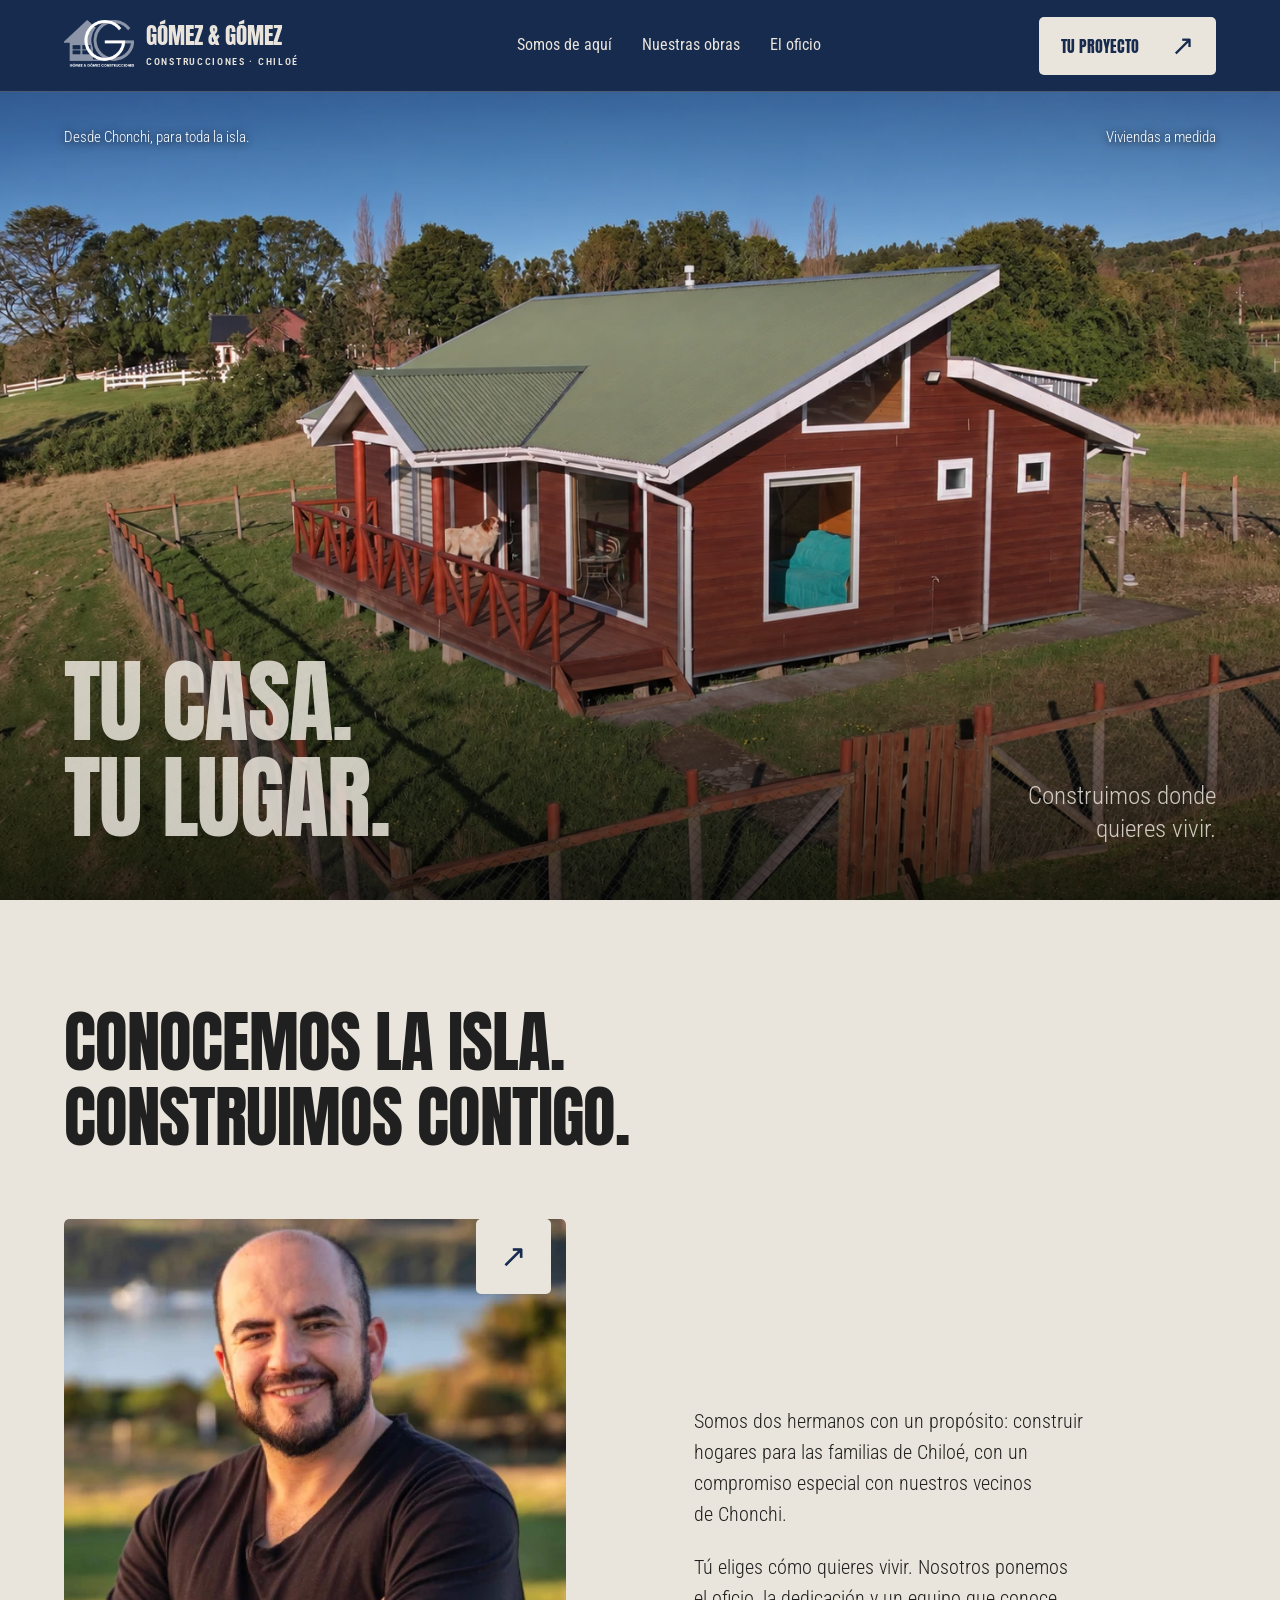
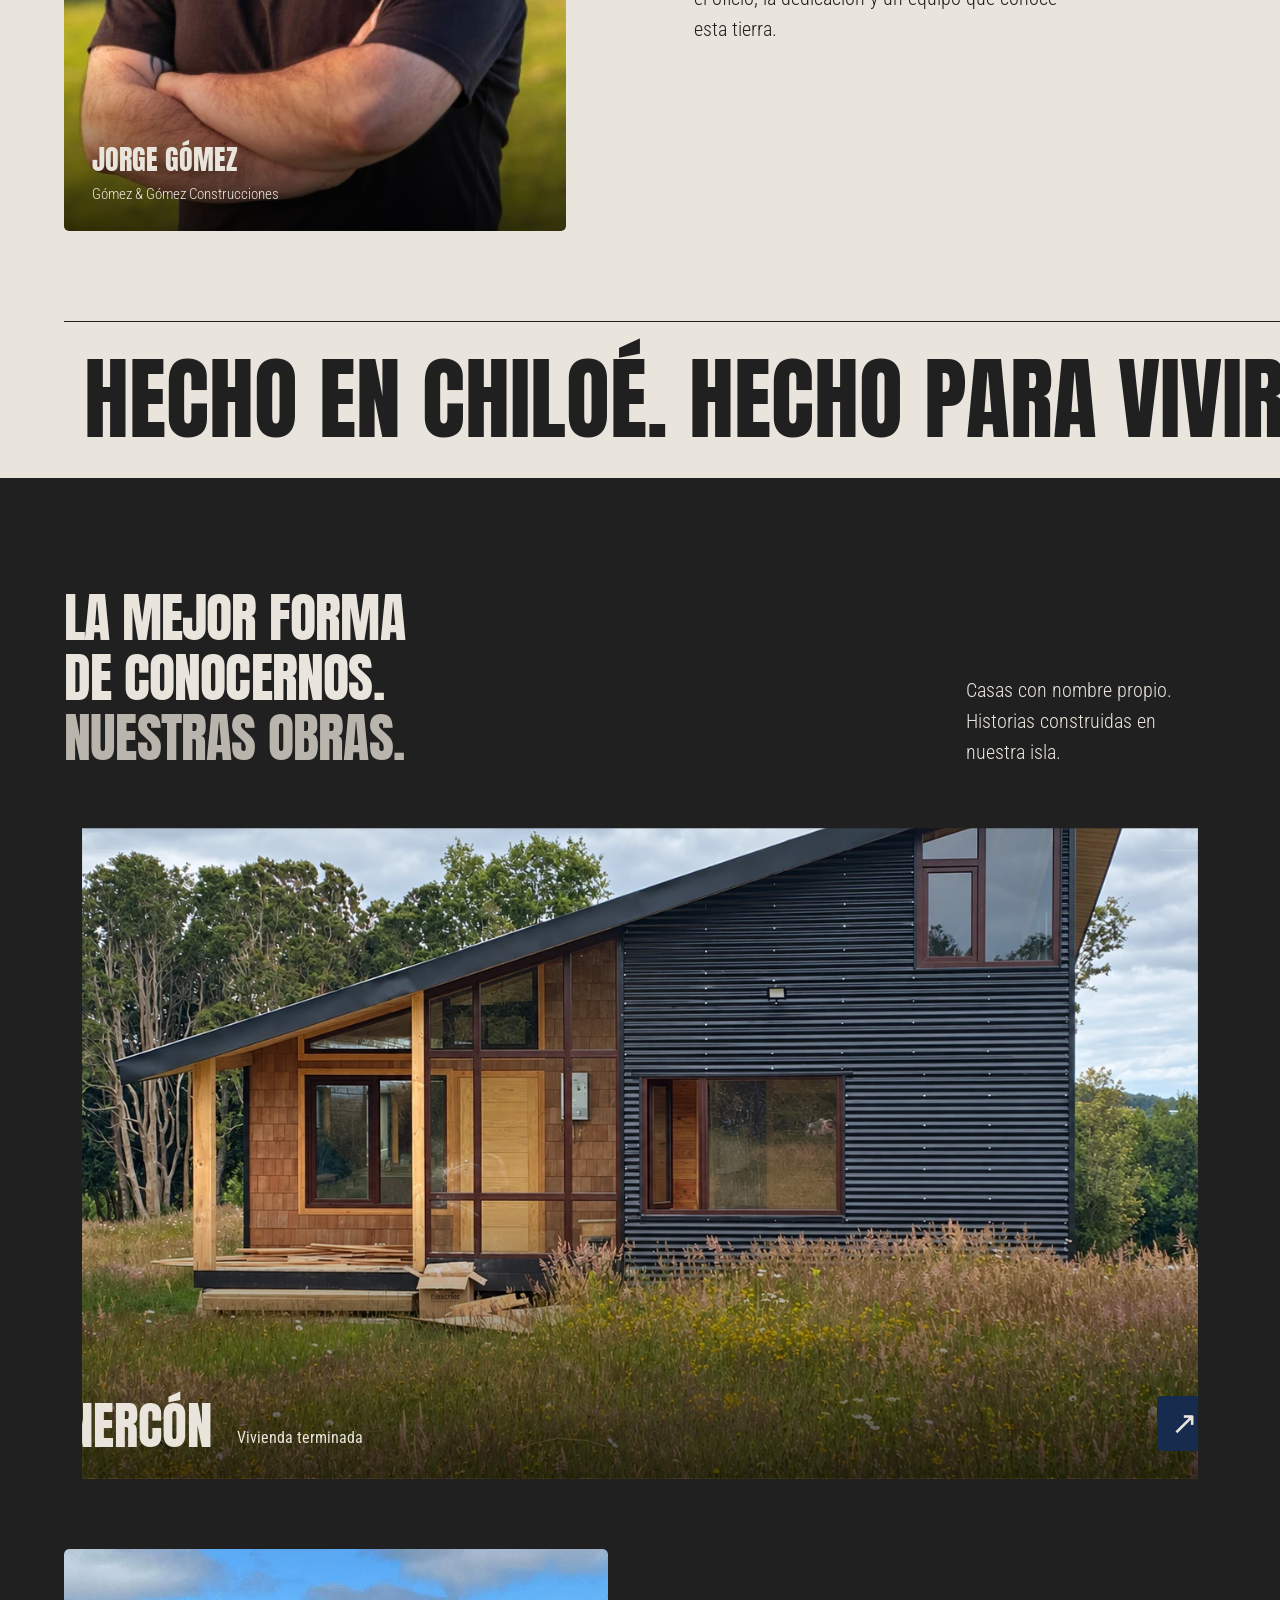
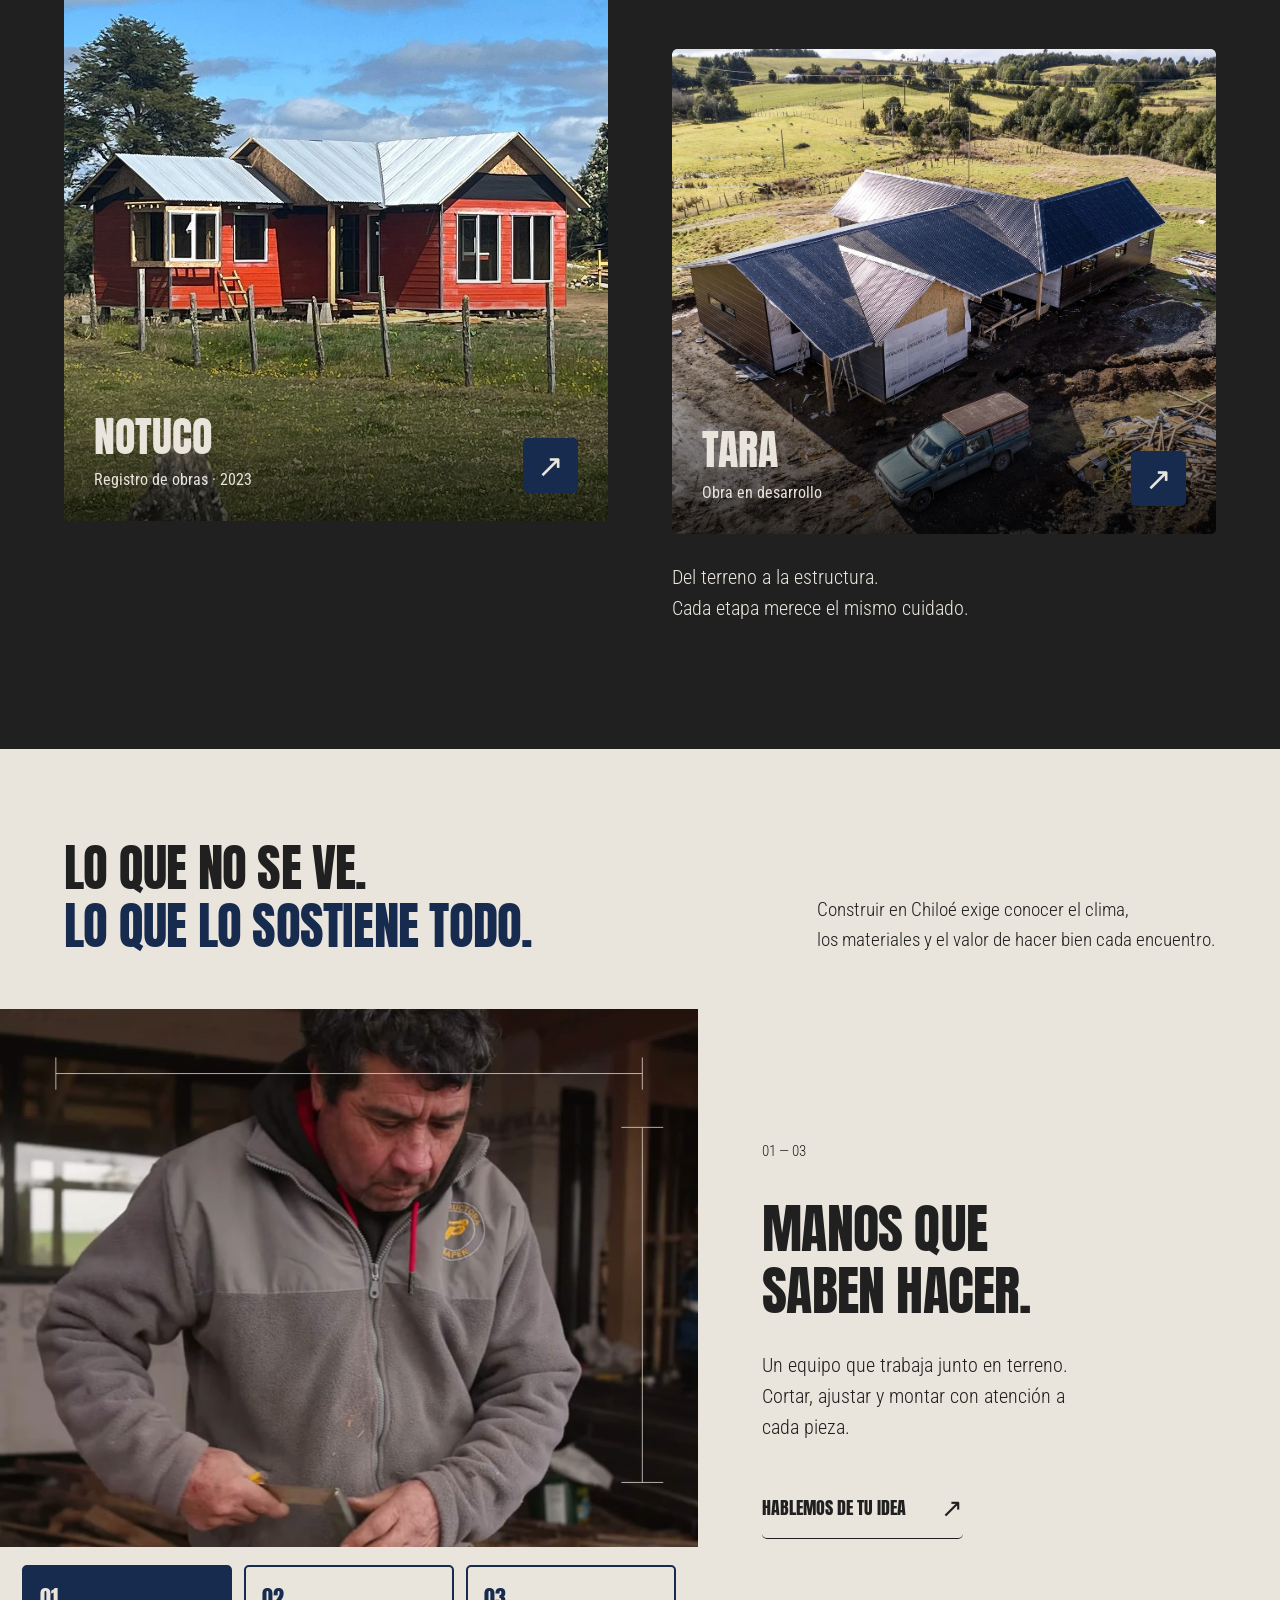
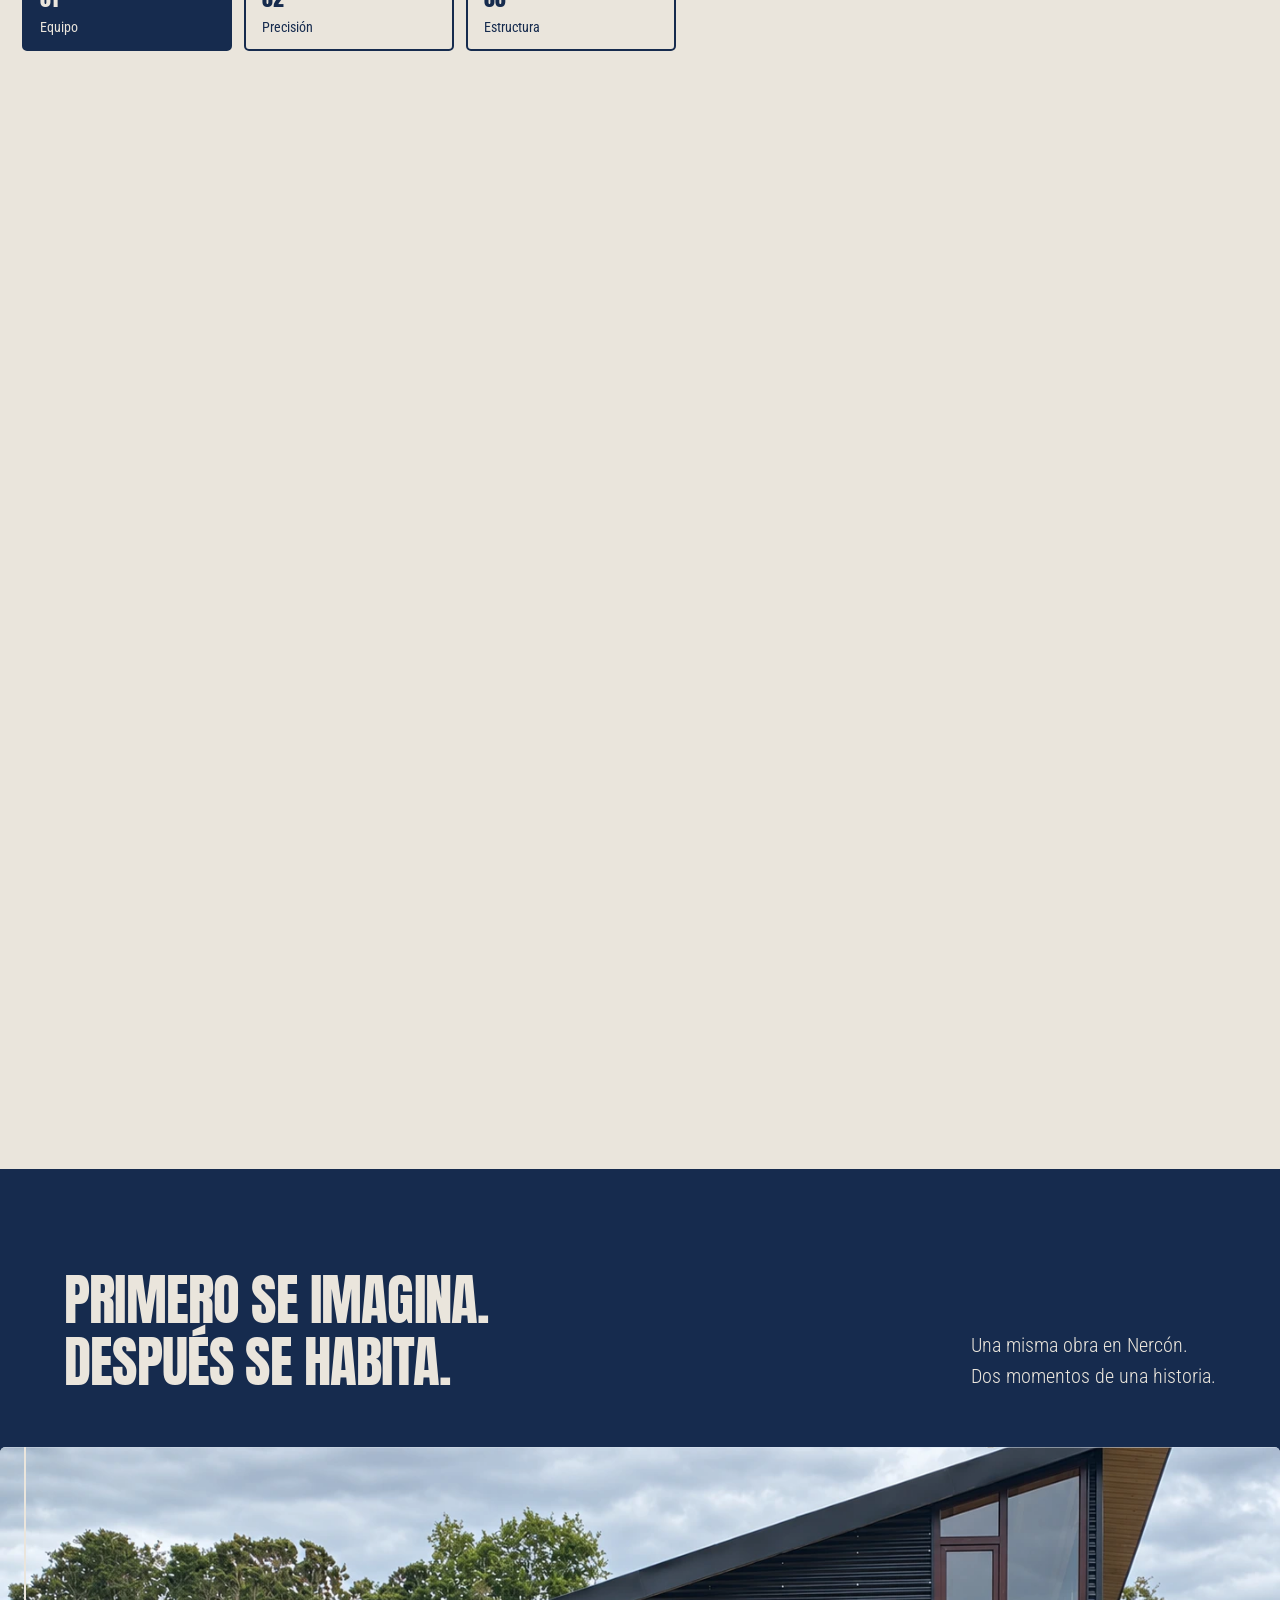
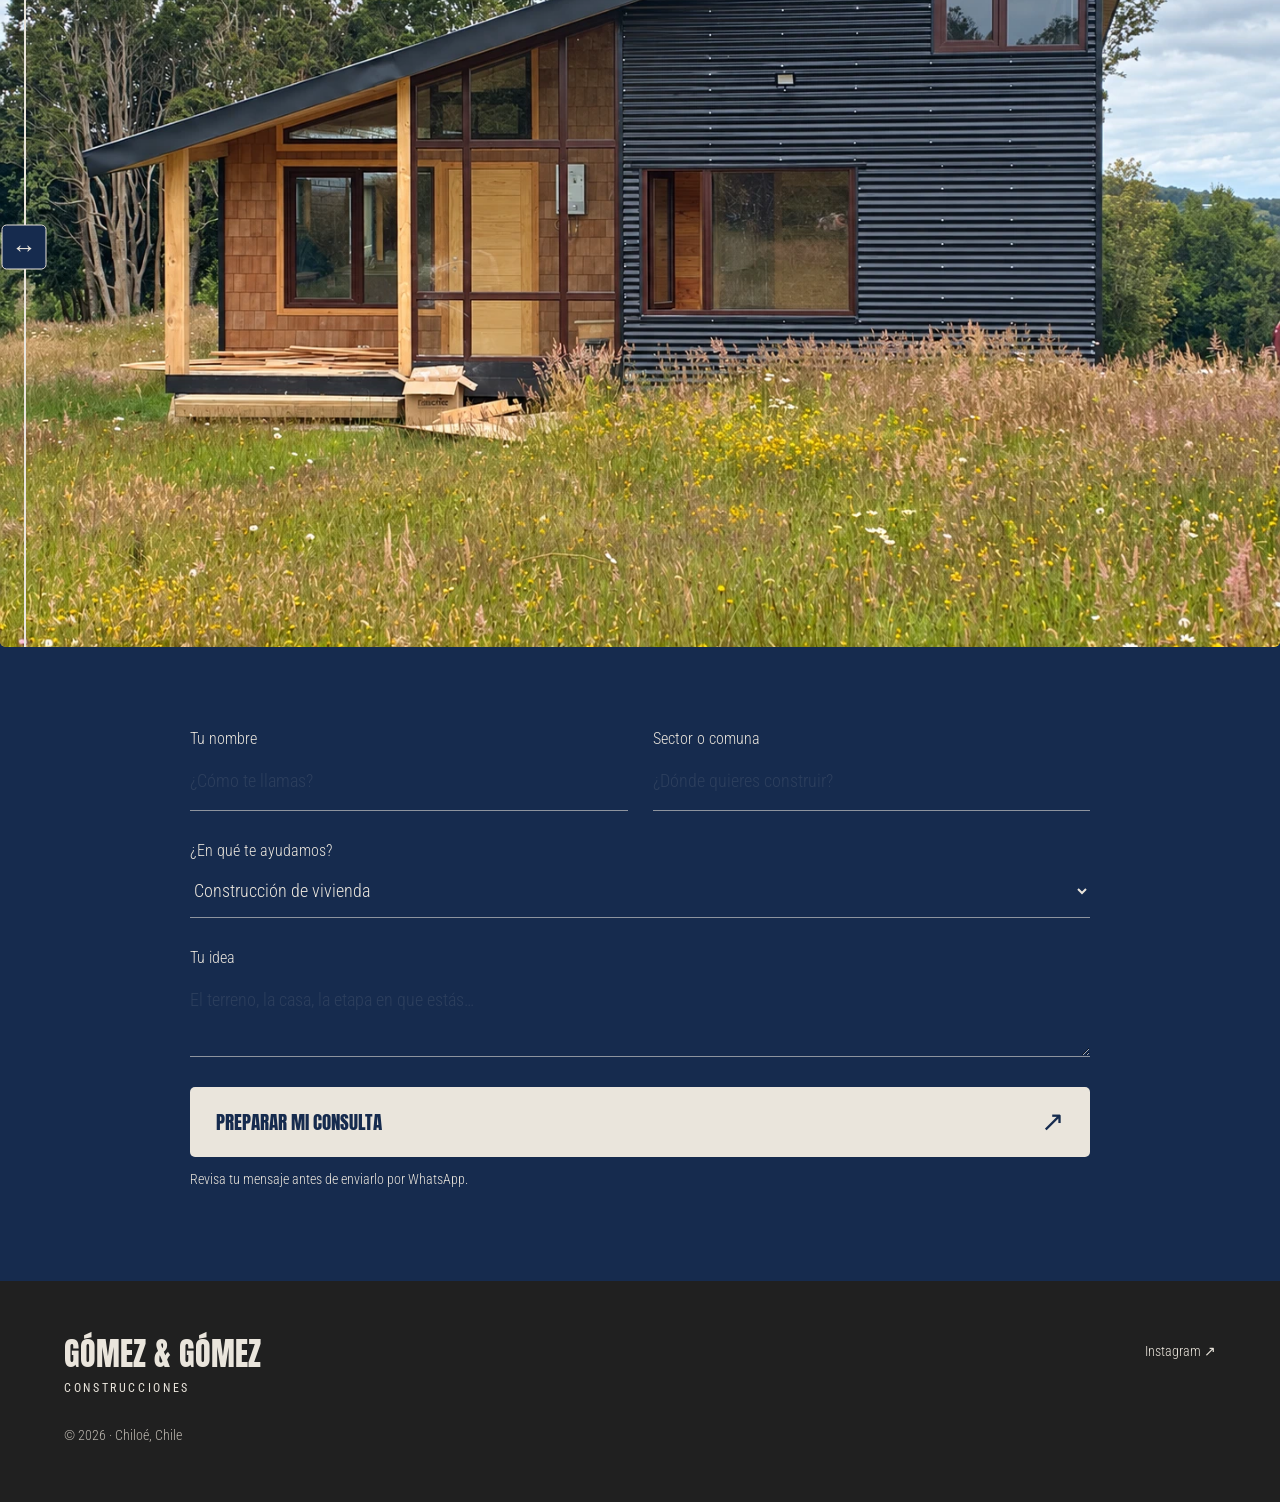
==== commit 481b5a81: "Simplify comparison to scroll and draggable central handle" ====
--- a/index.html
+++ b/index.html
@@ -7,7 +7,7 @@
 <section class="about cobalt" id="nosotros"><div class="about-heading wrap"><h2><span>CONOCEMOS LA ISLA.</span><br><span>CONSTRUIMOS CONTIGO.</span></h2></div><div class="about-grid wrap"><figure class="portrait"><img src="assets/jorge.webp" alt="Jorge Gómez, de Gómez & Gómez Construcciones" loading="lazy" width="458" height="615"><figcaption>JORGE GÓMEZ <span>Gómez & Gómez Construcciones</span></figcaption><a class="portrait-story" href="https://www.instagram.com/gomez_y_gomez_construcciones/reel/DaTdCO6TL-a/" target="_blank" rel="noopener" aria-label="Ver la historia de Jorge en Instagram">↗</a></figure><div class="about-copy"><p>Somos dos hermanos con un propósito: construir hogares para las familias de Chiloé, con un compromiso especial con nuestros vecinos de Chonchi.</p><p>Tú eliges cómo quieres vivir. Nosotros ponemos el oficio, la dedicación y un equipo que conoce esta tierra.</p></div></div><div class="statement" aria-hidden="true"><span>HECHO EN CHILOÉ. HECHO PARA VIVIR.</span></div></section>
 <section class="works" id="obras"><div class="section-heading wrap"><h2>LA MEJOR FORMA<br>DE CONOCERNOS.<br><em>NUESTRAS OBRAS.</em></h2><p>Casas con nombre propio.<br>Historias construidas en nuestra isla.</p></div><article class="featured-work"><button class="work-photo" data-project="nercon" aria-label="Explorar la casa de Nercón"><img src="assets/nercon.webp" alt="Casa terminada en Nercón, con revestimiento oscuro y estructura de madera" loading="lazy"><span class="work-caption"><strong>NERCÓN</strong><span>Vivienda terminada</span><i>↗</i></span><span class="work-corners" aria-hidden="true"></span></button></article><div class="secondary-works wrap"><article><button class="work-photo" data-project="notuco" aria-label="Explorar viviendas en Notuco"><img src="assets/notuco-2023-1.webp" alt="Viviendas en Notuco publicadas por Gómez & Gómez en 2023" loading="lazy"><span class="work-caption"><strong>NOTUCO</strong><span>Registro de obras · 2023</span><i>↗</i></span></button></article><article class="offset-work"><button class="work-photo" data-project="tara" aria-label="Explorar el avance en Tara"><img src="assets/tara.webp" alt="Vista aérea de la obra en Tara" loading="lazy"><span class="work-caption"><strong>TARA</strong><span>Obra en desarrollo</span><i>↗</i></span></button><p>Del terreno a la estructura.<br>Cada etapa merece el mismo cuidado.</p></article></div></section>
 <section class="craft" id="oficio"><div class="craft-top wrap"><h2>LO QUE NO SE VE.<br><em>LO QUE LO SOSTIENE TODO.</em></h2><p>Construir en Chiloé exige conocer el clima,<br>los materiales y el valor de hacer bien cada encuentro.</p></div><div class="craft-stage"><div class="craft-media"><div class="craft-visual"><video id="craft-video" class="lazy-video" data-src="assets/video/equipo.mp4" muted loop playsinline preload="none" poster="assets/equipo.webp" aria-label="El equipo trabajando en la estructura de madera"></video><svg class="measurement" viewBox="0 0 100 100" preserveAspectRatio="none" aria-hidden="true"><path d="M8 12 H92 M8 9 V15 M92 9 V15 M92 22 V88 M89 22 H95 M89 88 H95"/></svg></div><div class="craft-tabs" role="group" aria-label="Explorar el oficio"><button class="active" data-craft="0" aria-pressed="true">01 <span>Equipo</span></button><button data-craft="1" aria-pressed="false">02 <span>Precisión</span></button><button data-craft="2" aria-pressed="false">03 <span>Estructura</span></button></div></div><div class="craft-copy"><span class="craft-index" aria-hidden="true">01 — 03</span><h3 id="craft-title">MANOS QUE<br>SABEN HACER.</h3><p id="craft-description">Un equipo que trabaja junto en terreno. Cortar, ajustar y montar con atención a cada pieza.</p><a class="text-link" href="#contacto">HABLEMOS DE TU IDEA <span>↗</span></a></div></div></section>
-<section class="journey" id="proceso"><div class="journey-intro wrap"><h2>PRIMERO SE IMAGINA.<br><em>DESPUÉS SE HABITA.</em></h2><p>Una misma obra en Nercón.<br>Dos momentos de una historia.</p></div><div class="journey-stage"><div class="journey-image after"><img src="assets/nercon-antes.webp" alt="Estructura de madera de la misma obra en Nercón" loading="lazy"></div><div class="journey-image before"><img src="assets/nercon.webp" alt="Resultado terminado de la vivienda en Nercón" loading="lazy"></div><div class="journey-caption"><span id="journey-label">LA ESTRUCTURA</span><span>NERCÓN · CHILOÉ</span></div><div class="journey-handle" aria-hidden="true"><span>↔</span></div><div class="journey-control"><label for="comparison">Recorre la transformación</label><input type="range" id="comparison" min="0" max="100" value="0" aria-label="Porcentaje de la vivienda terminada"><small>Fotografías de etapas distintas, con encuadres diferentes.</small></div></div></section>
+<section class="journey" id="proceso"><div class="journey-intro wrap"><h2>PRIMERO SE IMAGINA.<br><em>DESPUÉS SE HABITA.</em></h2><p>Una misma obra en Nercón.<br>Dos momentos de una historia.</p></div><div class="journey-stage"><div class="journey-image after"><img src="assets/nercon-antes.webp" alt="Estructura de madera de la misma obra en Nercón" loading="lazy"></div><div class="journey-image before"><img src="assets/nercon.webp" alt="Resultado terminado de la vivienda en Nercón" loading="lazy"></div><div class="journey-handle"><span role="slider" tabindex="0" aria-label="Comparar estructura y casa terminada" aria-valuemin="0" aria-valuemax="100" aria-valuenow="0">↔</span></div></div></section>
 <section class="contact" id="contacto"><div class="contact-panel wrap"><form id="quote-form"><div class="form-row"><label>Tu nombre<input name="nombre" required autocomplete="name" placeholder="¿Cómo te llamas?"></label><label>Sector o comuna<input name="lugar" required placeholder="¿Dónde quieres construir?"></label></div><label>¿En qué te ayudamos?<select id="service" name="servicio"><option>Construcción de vivienda</option><option>Consulta sobre modalidad DS10</option></select></label><label>Tu idea<textarea name="detalle" rows="2" placeholder="El terreno, la casa, la etapa en que estás…"></textarea></label><button class="button light" type="submit">PREPARAR MI CONSULTA <span>↗</span></button><p class="form-note">Revisa tu mensaje antes de enviarlo por WhatsApp.</p><div id="quote-result" hidden aria-live="polite"><h3>TU MENSAJE ESTÁ LISTO.</h3><p id="quote-preview"></p><a id="whatsapp-link" class="button light" target="_blank" rel="noopener">ABRIR WHATSAPP <span>↗</span></a></div></form></div></section>
 </main><footer class="wrap"><a class="footer-brand" href="#inicio">GÓMEZ & GÓMEZ<span>CONSTRUCCIONES</span></a><a class="footer-instagram" href="https://www.instagram.com/gomez_y_gomez_construcciones/" target="_blank" rel="noopener">Instagram ↗</a><span class="footer-copyright">© <span id="year">2026</span> · Chiloé, Chile</span></footer>
 <dialog id="menu" aria-label="Menú de navegación"><button class="close-menu" aria-label="Cerrar menú">CERRAR <span>×</span></button><p>GÓMEZ & GÓMEZ / CHILOÉ</p><nav><a href="#nosotros">SOMOS DE AQUÍ</a><a href="#obras">NUESTRAS OBRAS</a><a href="#oficio">EL OFICIO</a><a href="#contacto">TU PRÓXIMA CASA ↗</a></nav><span>Desde Chonchi, para toda la isla.</span></dialog>
--- a/styles.css
+++ b/styles.css
@@ -52,3 +52,9 @@
 /* Soft corners across photographs and their overlay containers. */
 main img,.gallery-visual img{border-radius:5px}
 .portrait,.work-photo,.journey-stage,.gallery-visual{border-radius:5px;overflow:hidden}
+
+/* Direct comparison control; no captions or separate range bar. */
+.journey-stage:after{display:none}
+.journey-handle{left:clamp(24px,var(--reveal),calc(100% - 24px))}
+.journey-handle span{pointer-events:auto;touch-action:none;cursor:ew-resize;user-select:none}
+.journey-handle span:focus-visible{outline:2px solid var(--bone);outline-offset:4px}
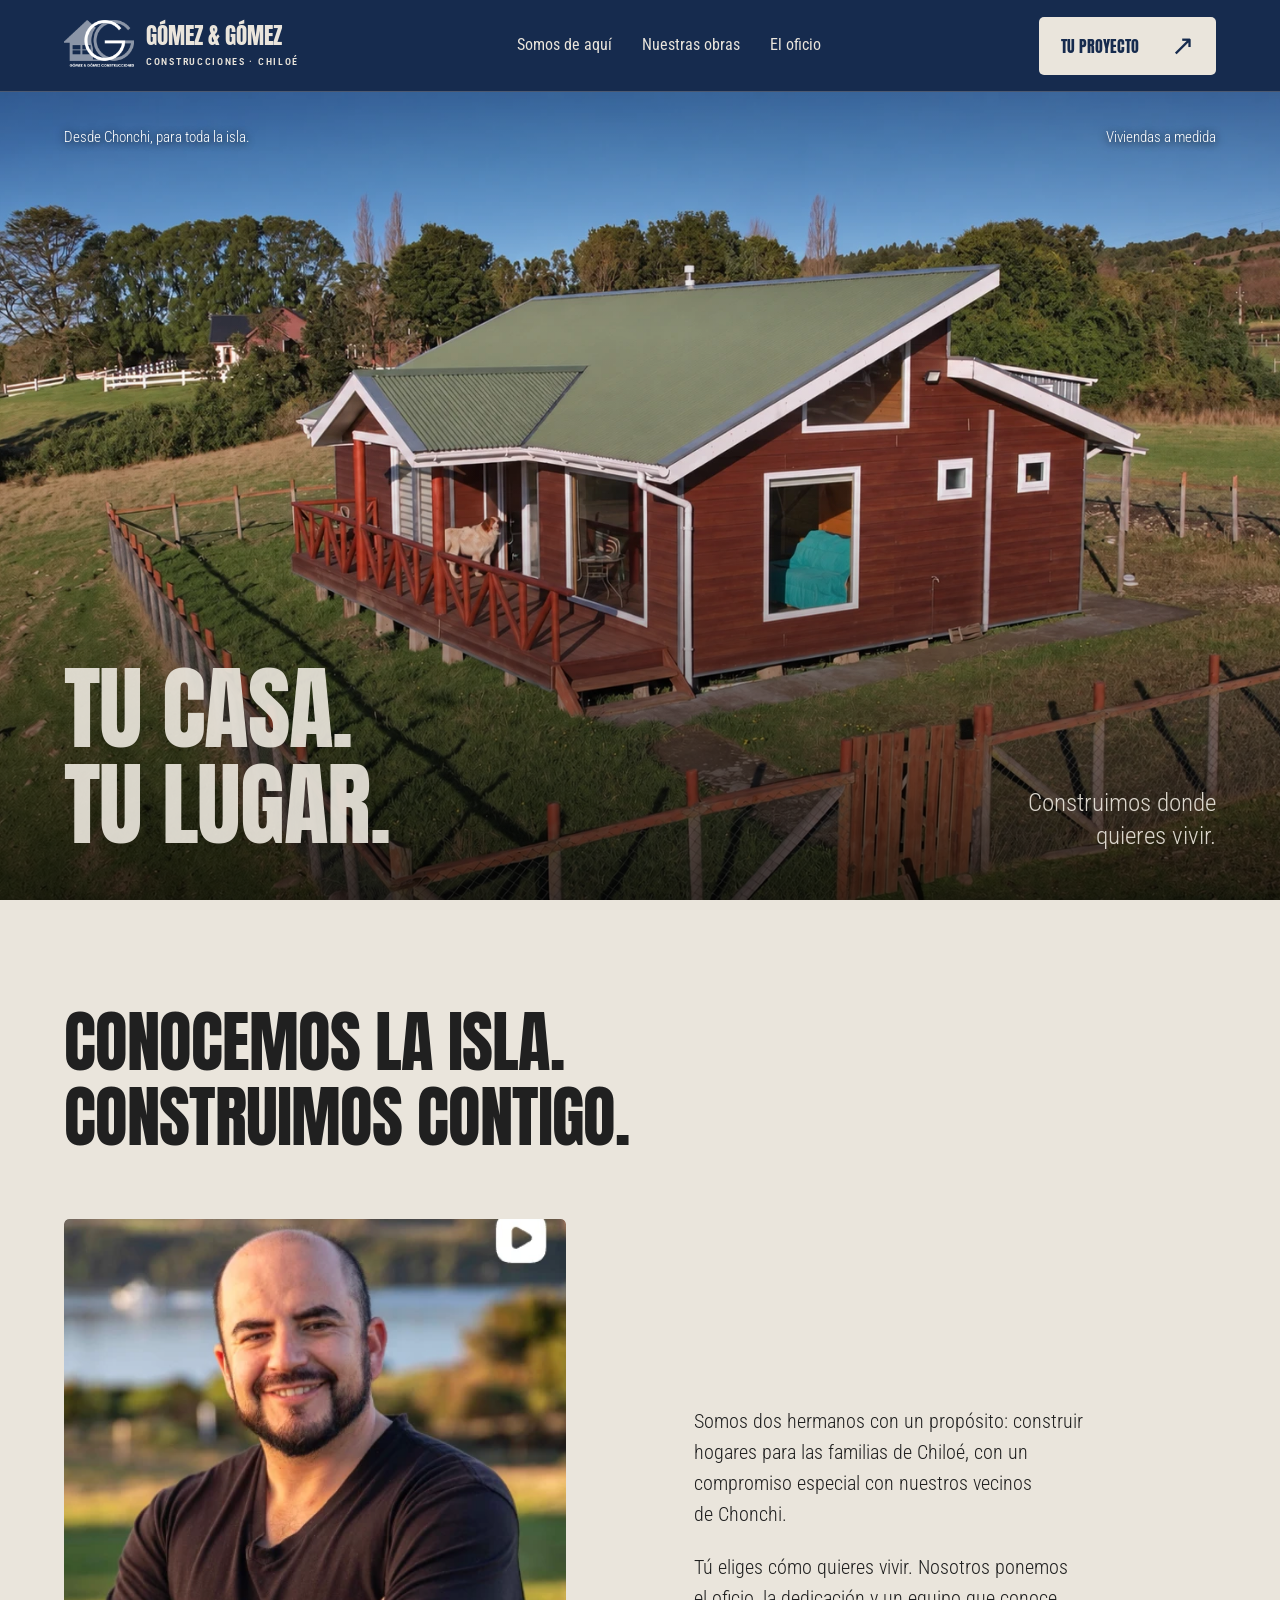
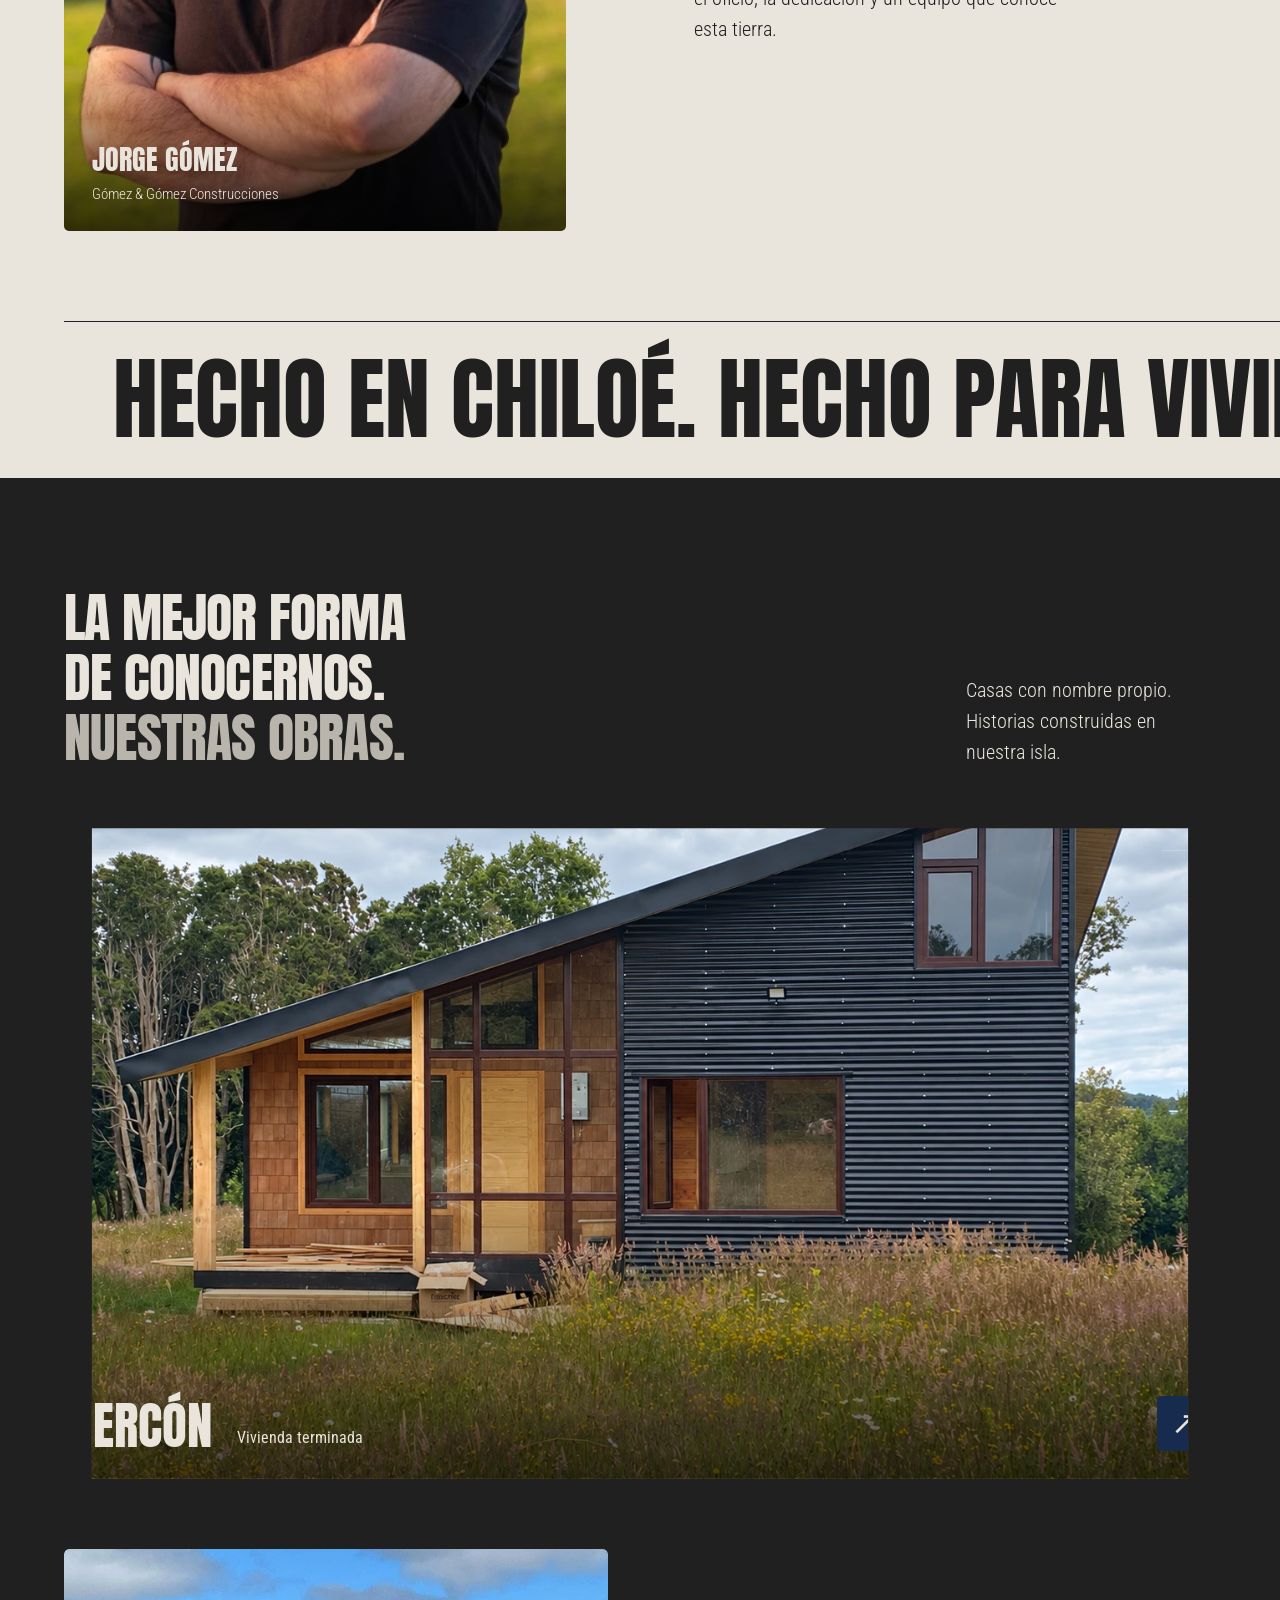
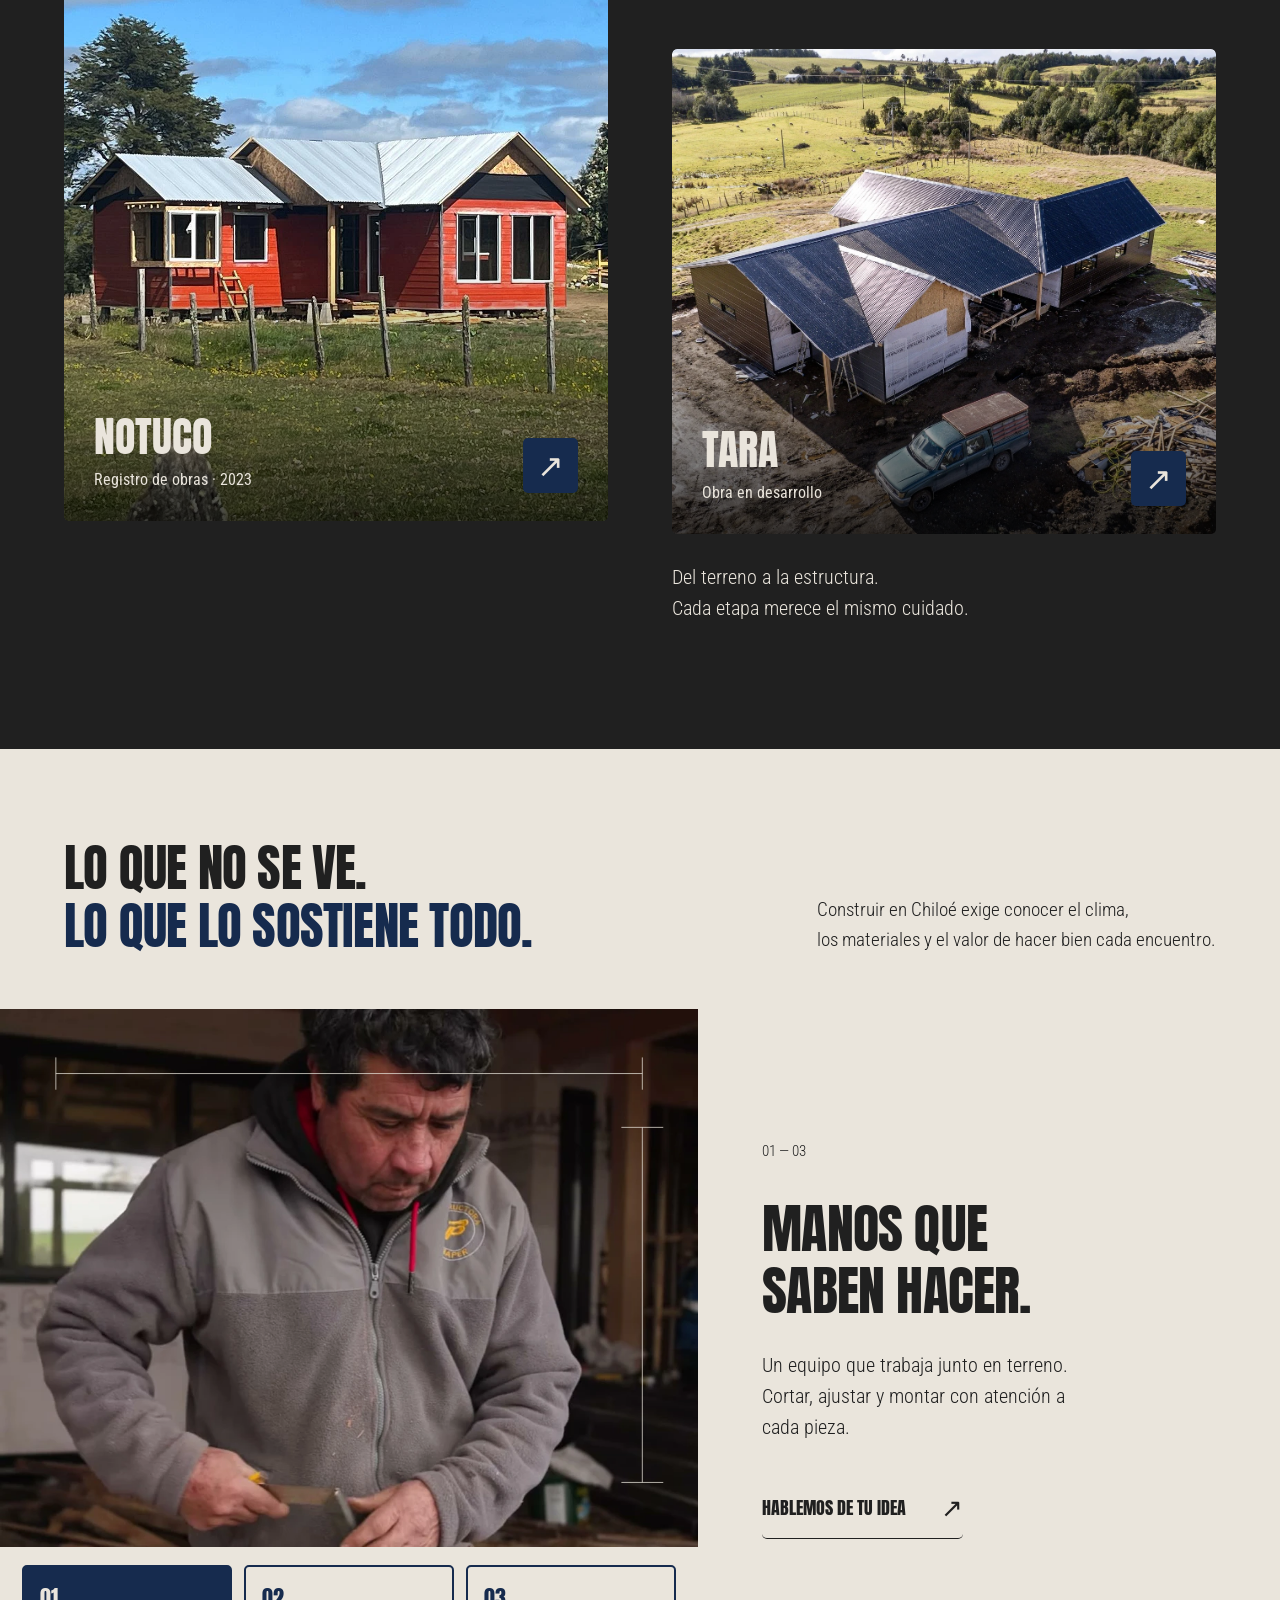
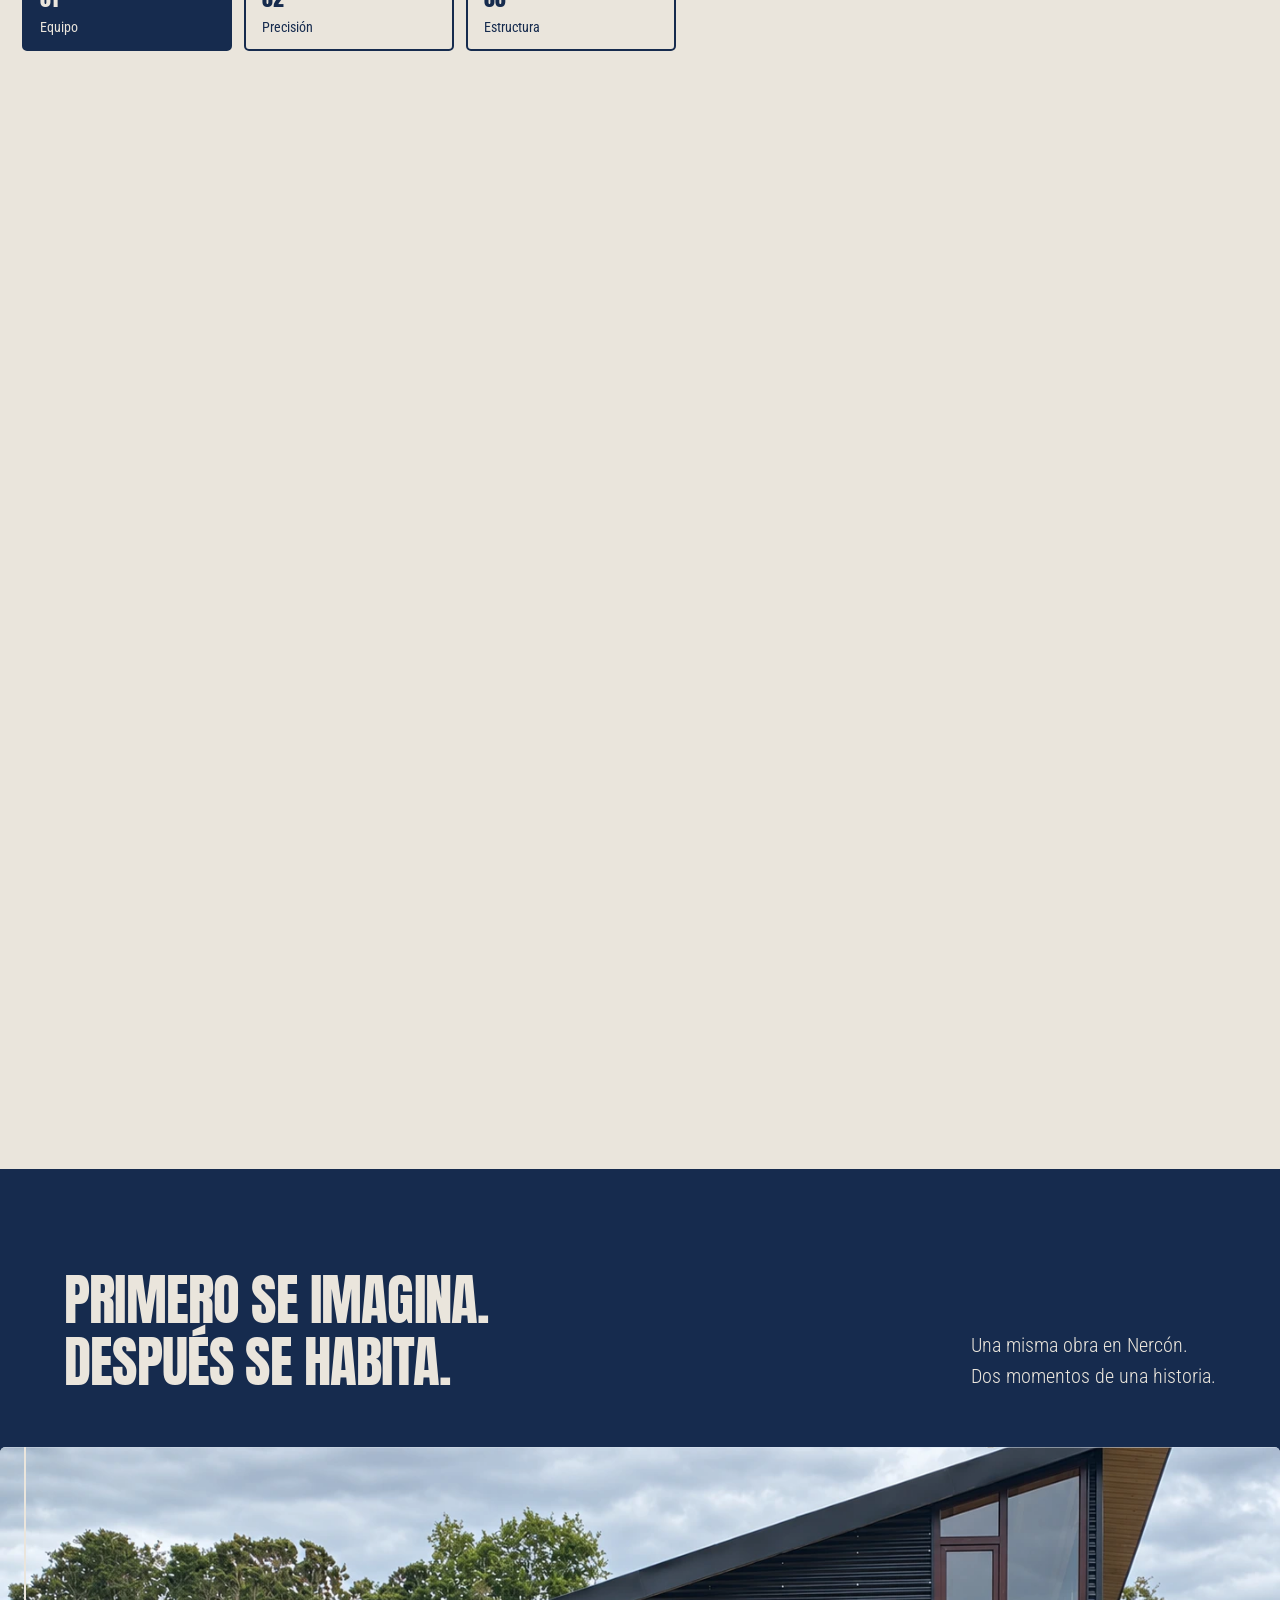
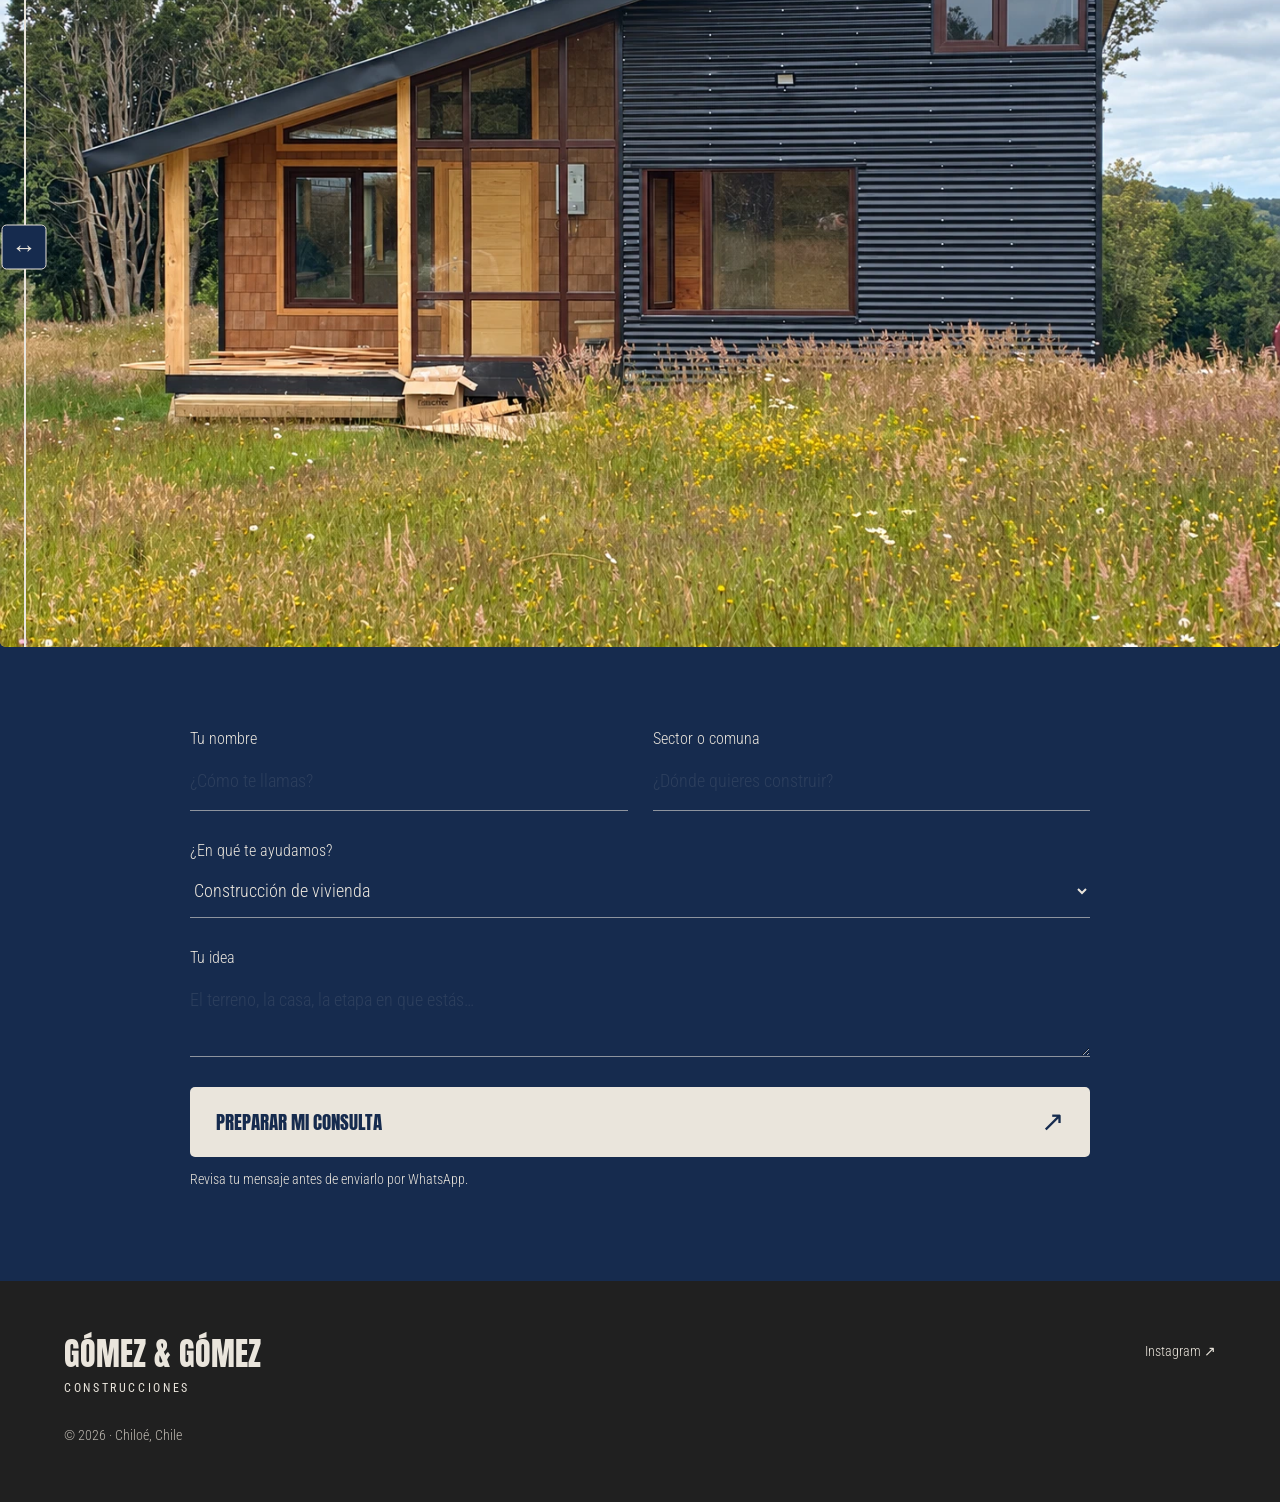
==== commit a631a7cd: "Remove arrow link from Jorge portrait" ====
--- a/index.html
+++ b/index.html
@@ -4,7 +4,7 @@
 <header class="header"><a class="brand" href="#inicio" aria-label="Gómez y Gómez, inicio"><span class="brand-symbol"><img src="assets/logo-original.jpg" alt="" width="1080" height="1080"></span><span>GÓMEZ & GÓMEZ<small>CONSTRUCCIONES · CHILOÉ</small></span></a><nav aria-label="Navegación principal"><a href="#nosotros">Somos de aquí</a><a href="#obras">Nuestras obras</a><a href="#oficio">El oficio</a></nav><a class="button light header-cta" href="#contacto">TU PROYECTO <span>↗</span></a><button class="menu-toggle" aria-label="Abrir menú" aria-expanded="false" aria-controls="menu"><span></span><span></span></button><div class="reading-progress" aria-hidden="true"></div></header>
 <main id="contenido">
 <section class="hero" id="inicio" aria-label="Una casa en Huicha"><div class="hero-media"><video id="hero-video" muted loop playsinline preload="none" poster="assets/huicha.webp" aria-label="Recorrido visual de la vivienda entregada en Huicha"><source data-src="assets/video/huicha-mobile.mp4" media="(max-width: 760px)" type="video/mp4"><source data-src="assets/video/huicha.mp4" type="video/mp4"></video><div class="hero-shade"></div></div><div class="hero-top"><span>Desde Chonchi, para toda la isla.</span><span>Viviendas a medida</span></div><div class="hero-title"><h1><span>TU CASA.</span><span>TU LUGAR.</span></h1><p>Construimos donde <br>quieres vivir.</p></div></section>
-<section class="about cobalt" id="nosotros"><div class="about-heading wrap"><h2><span>CONOCEMOS LA ISLA.</span><br><span>CONSTRUIMOS CONTIGO.</span></h2></div><div class="about-grid wrap"><figure class="portrait"><img src="assets/jorge.webp" alt="Jorge Gómez, de Gómez & Gómez Construcciones" loading="lazy" width="458" height="615"><figcaption>JORGE GÓMEZ <span>Gómez & Gómez Construcciones</span></figcaption><a class="portrait-story" href="https://www.instagram.com/gomez_y_gomez_construcciones/reel/DaTdCO6TL-a/" target="_blank" rel="noopener" aria-label="Ver la historia de Jorge en Instagram">↗</a></figure><div class="about-copy"><p>Somos dos hermanos con un propósito: construir hogares para las familias de Chiloé, con un compromiso especial con nuestros vecinos de Chonchi.</p><p>Tú eliges cómo quieres vivir. Nosotros ponemos el oficio, la dedicación y un equipo que conoce esta tierra.</p></div></div><div class="statement" aria-hidden="true"><span>HECHO EN CHILOÉ. HECHO PARA VIVIR.</span></div></section>
+<section class="about cobalt" id="nosotros"><div class="about-heading wrap"><h2><span>CONOCEMOS LA ISLA.</span><br><span>CONSTRUIMOS CONTIGO.</span></h2></div><div class="about-grid wrap"><figure class="portrait"><img src="assets/jorge.webp" alt="Jorge Gómez, de Gómez & Gómez Construcciones" loading="lazy" width="458" height="615"><figcaption>JORGE GÓMEZ <span>Gómez & Gómez Construcciones</span></figcaption></figure><div class="about-copy"><p>Somos dos hermanos con un propósito: construir hogares para las familias de Chiloé, con un compromiso especial con nuestros vecinos de Chonchi.</p><p>Tú eliges cómo quieres vivir. Nosotros ponemos el oficio, la dedicación y un equipo que conoce esta tierra.</p></div></div><div class="statement" aria-hidden="true"><span>HECHO EN CHILOÉ. HECHO PARA VIVIR.</span></div></section>
 <section class="works" id="obras"><div class="section-heading wrap"><h2>LA MEJOR FORMA<br>DE CONOCERNOS.<br><em>NUESTRAS OBRAS.</em></h2><p>Casas con nombre propio.<br>Historias construidas en nuestra isla.</p></div><article class="featured-work"><button class="work-photo" data-project="nercon" aria-label="Explorar la casa de Nercón"><img src="assets/nercon.webp" alt="Casa terminada en Nercón, con revestimiento oscuro y estructura de madera" loading="lazy"><span class="work-caption"><strong>NERCÓN</strong><span>Vivienda terminada</span><i>↗</i></span><span class="work-corners" aria-hidden="true"></span></button></article><div class="secondary-works wrap"><article><button class="work-photo" data-project="notuco" aria-label="Explorar viviendas en Notuco"><img src="assets/notuco-2023-1.webp" alt="Viviendas en Notuco publicadas por Gómez & Gómez en 2023" loading="lazy"><span class="work-caption"><strong>NOTUCO</strong><span>Registro de obras · 2023</span><i>↗</i></span></button></article><article class="offset-work"><button class="work-photo" data-project="tara" aria-label="Explorar el avance en Tara"><img src="assets/tara.webp" alt="Vista aérea de la obra en Tara" loading="lazy"><span class="work-caption"><strong>TARA</strong><span>Obra en desarrollo</span><i>↗</i></span></button><p>Del terreno a la estructura.<br>Cada etapa merece el mismo cuidado.</p></article></div></section>
 <section class="craft" id="oficio"><div class="craft-top wrap"><h2>LO QUE NO SE VE.<br><em>LO QUE LO SOSTIENE TODO.</em></h2><p>Construir en Chiloé exige conocer el clima,<br>los materiales y el valor de hacer bien cada encuentro.</p></div><div class="craft-stage"><div class="craft-media"><div class="craft-visual"><video id="craft-video" class="lazy-video" data-src="assets/video/equipo.mp4" muted loop playsinline preload="none" poster="assets/equipo.webp" aria-label="El equipo trabajando en la estructura de madera"></video><svg class="measurement" viewBox="0 0 100 100" preserveAspectRatio="none" aria-hidden="true"><path d="M8 12 H92 M8 9 V15 M92 9 V15 M92 22 V88 M89 22 H95 M89 88 H95"/></svg></div><div class="craft-tabs" role="group" aria-label="Explorar el oficio"><button class="active" data-craft="0" aria-pressed="true">01 <span>Equipo</span></button><button data-craft="1" aria-pressed="false">02 <span>Precisión</span></button><button data-craft="2" aria-pressed="false">03 <span>Estructura</span></button></div></div><div class="craft-copy"><span class="craft-index" aria-hidden="true">01 — 03</span><h3 id="craft-title">MANOS QUE<br>SABEN HACER.</h3><p id="craft-description">Un equipo que trabaja junto en terreno. Cortar, ajustar y montar con atención a cada pieza.</p><a class="text-link" href="#contacto">HABLEMOS DE TU IDEA <span>↗</span></a></div></div></section>
 <section class="journey" id="proceso"><div class="journey-intro wrap"><h2>PRIMERO SE IMAGINA.<br><em>DESPUÉS SE HABITA.</em></h2><p>Una misma obra en Nercón.<br>Dos momentos de una historia.</p></div><div class="journey-stage"><div class="journey-image after"><img src="assets/nercon-antes.webp" alt="Estructura de madera de la misma obra en Nercón" loading="lazy"></div><div class="journey-image before"><img src="assets/nercon.webp" alt="Resultado terminado de la vivienda en Nercón" loading="lazy"></div><div class="journey-handle"><span role="slider" tabindex="0" aria-label="Comparar estructura y casa terminada" aria-valuemin="0" aria-valuemax="100" aria-valuenow="0">↔</span></div></div></section>
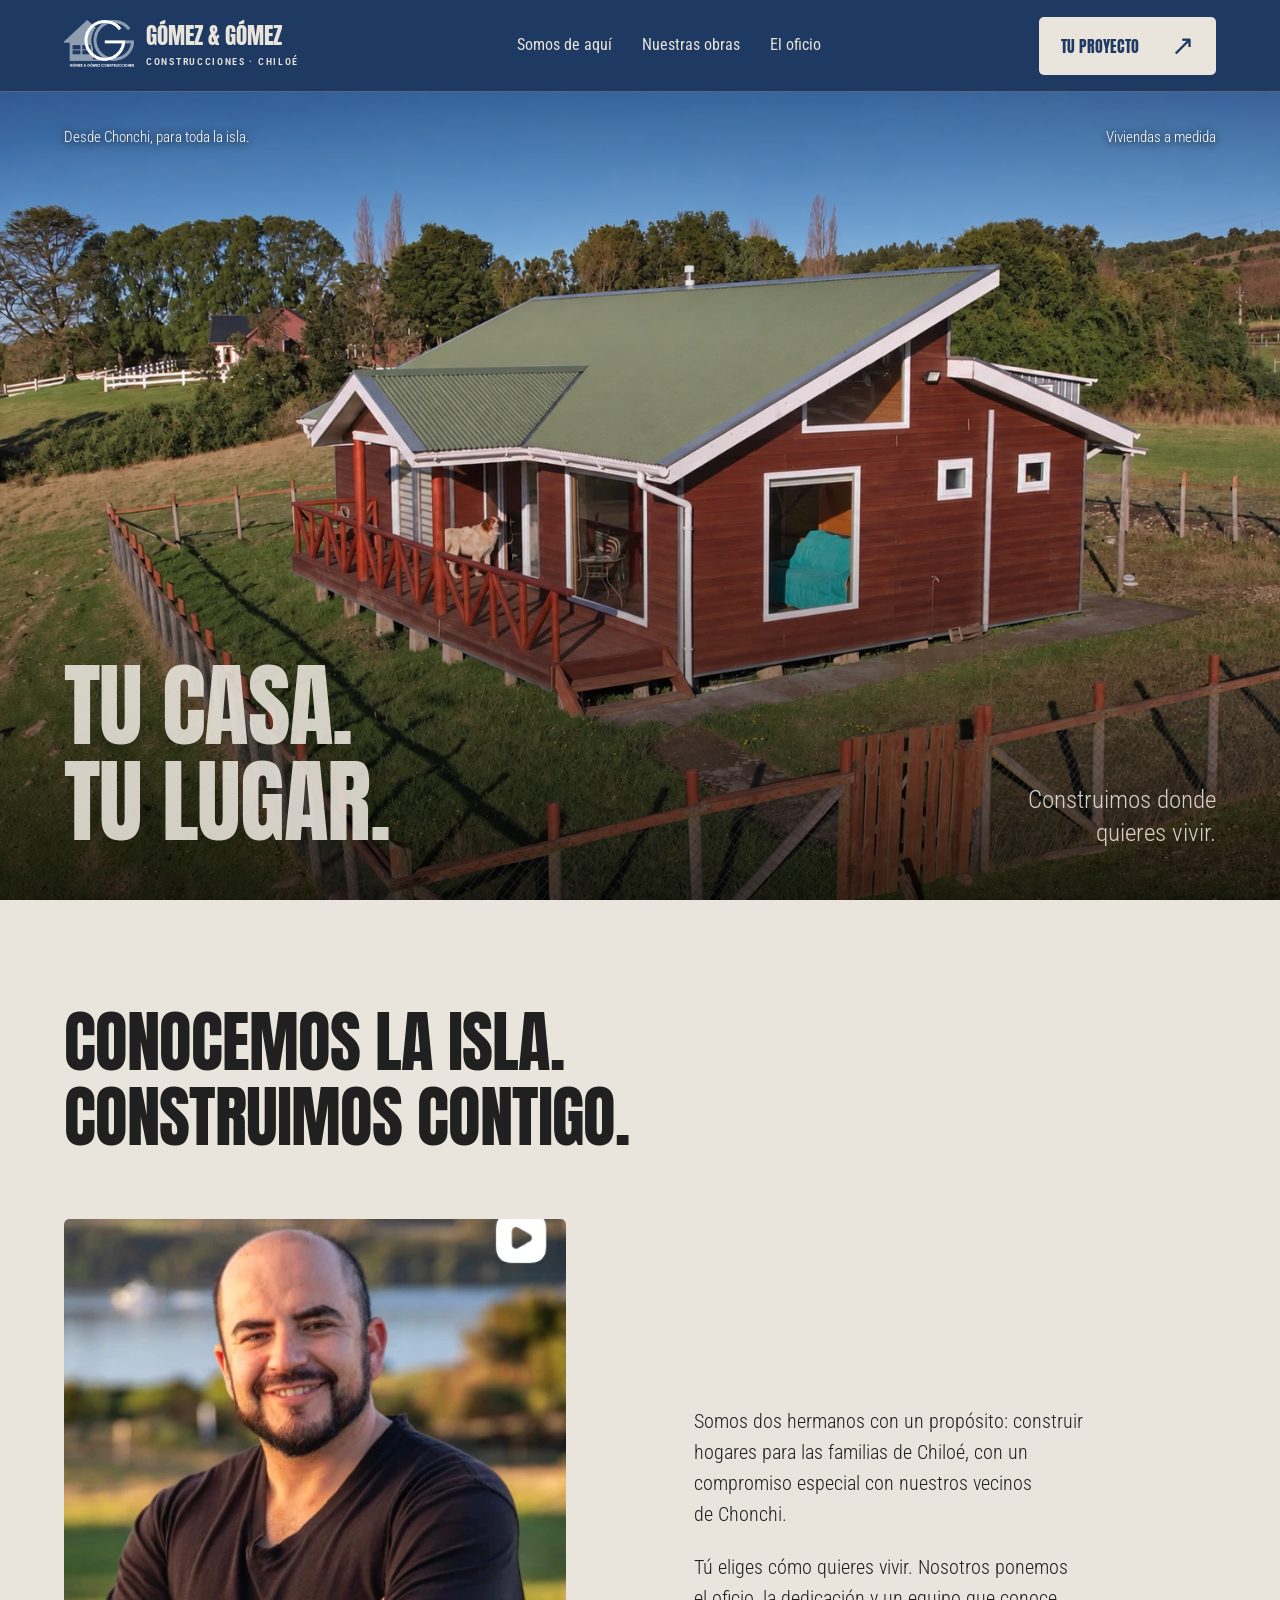
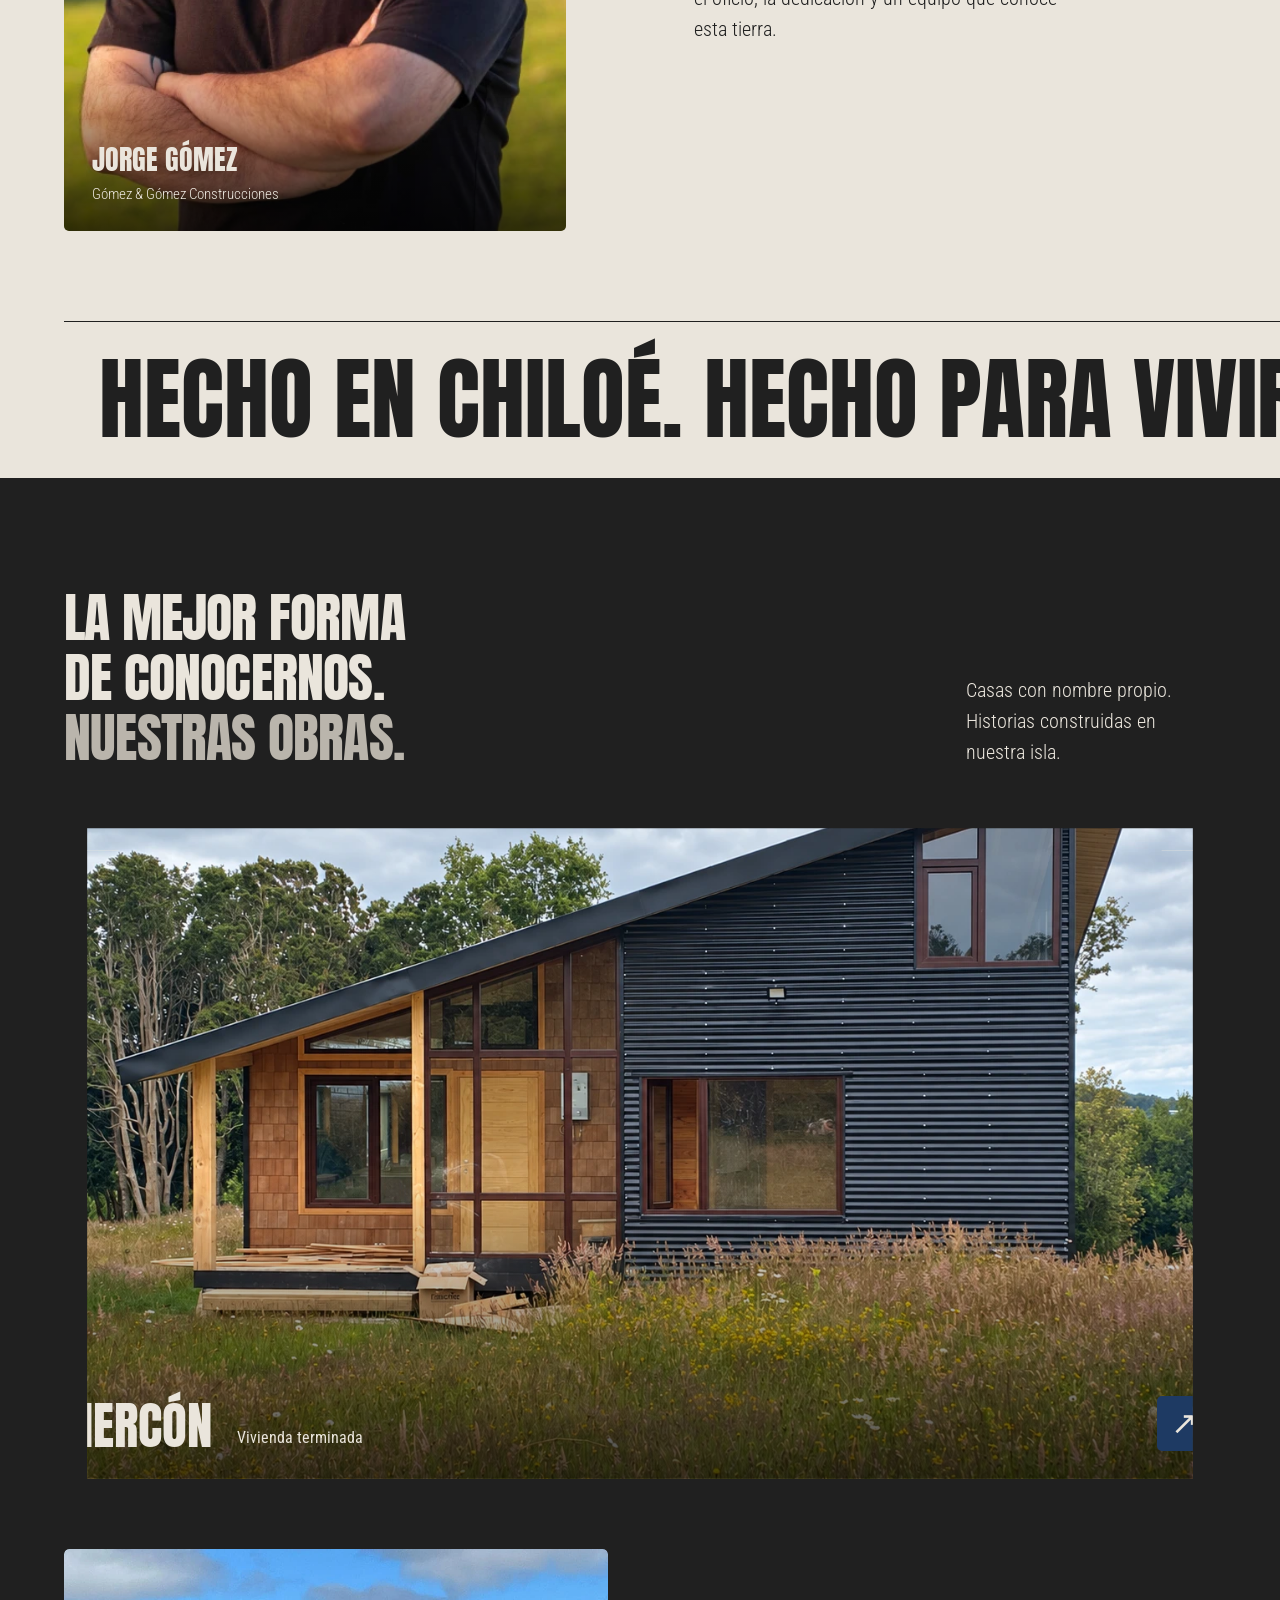
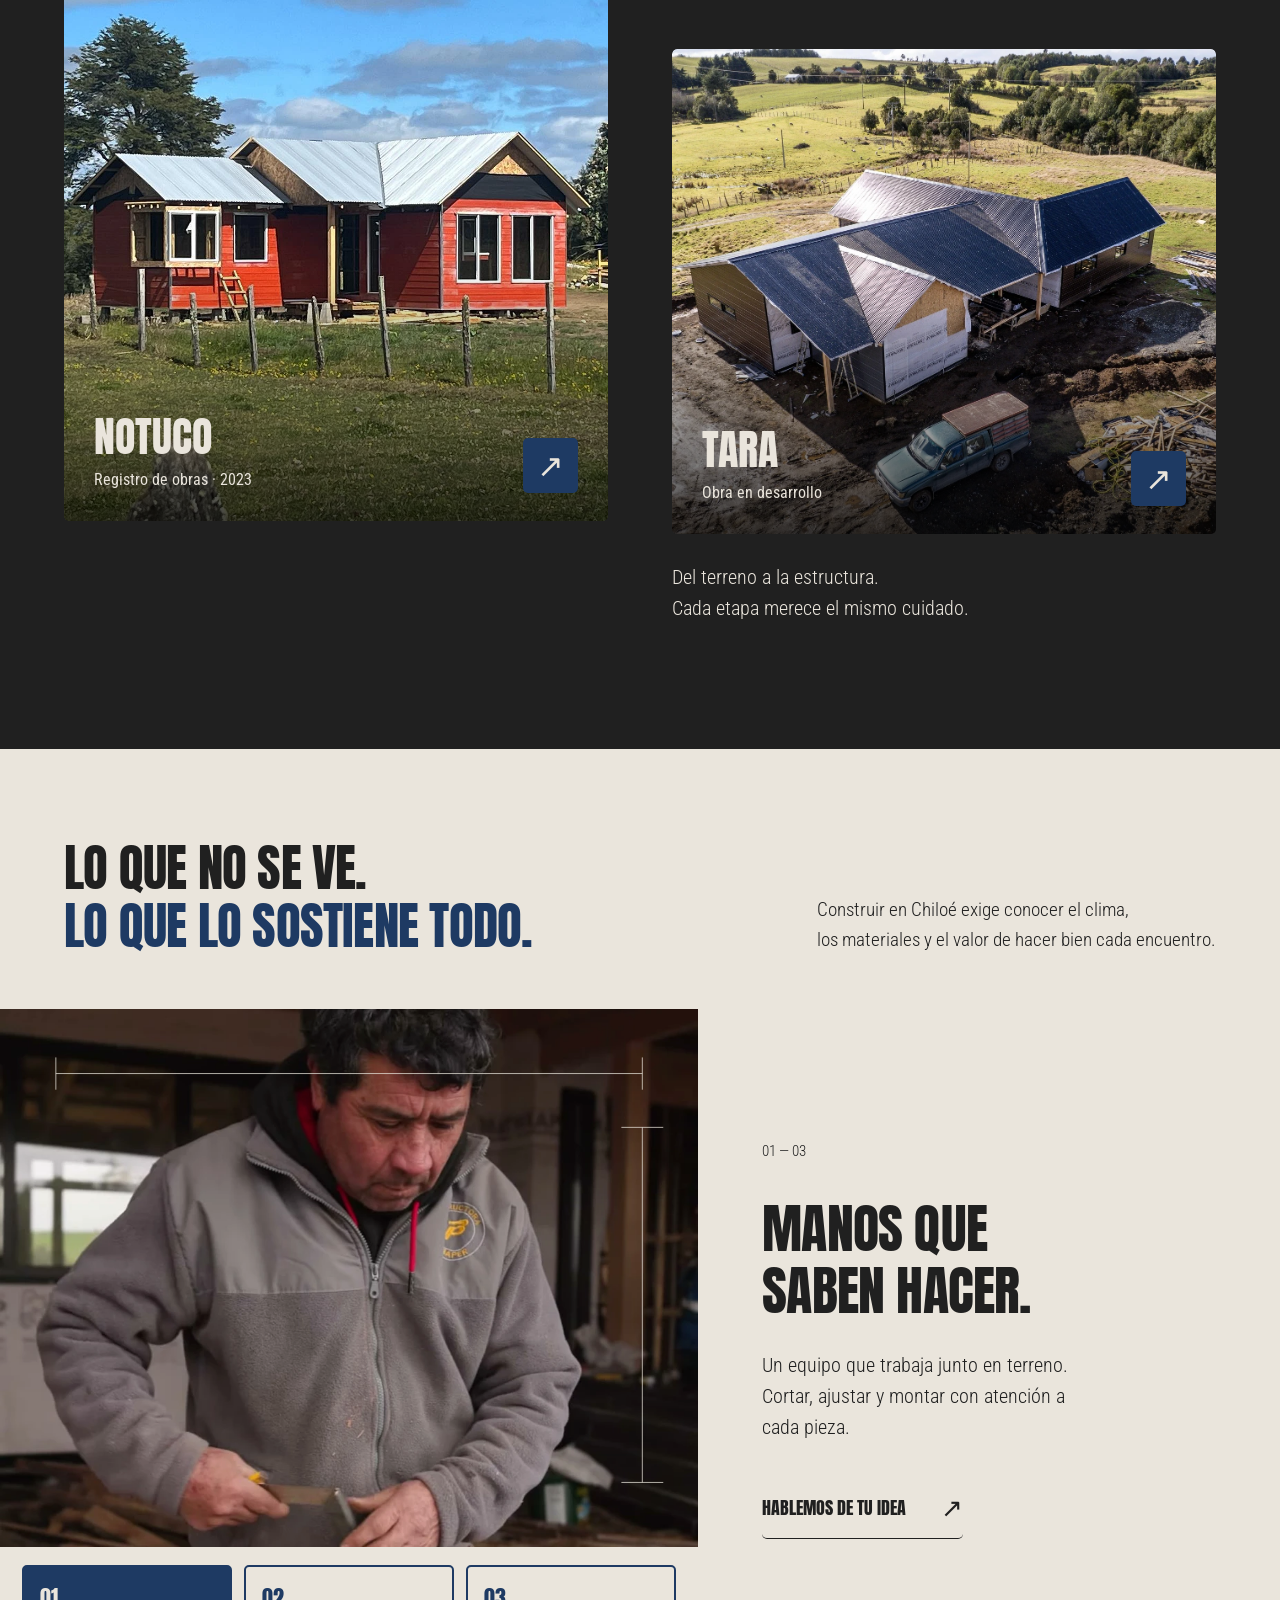
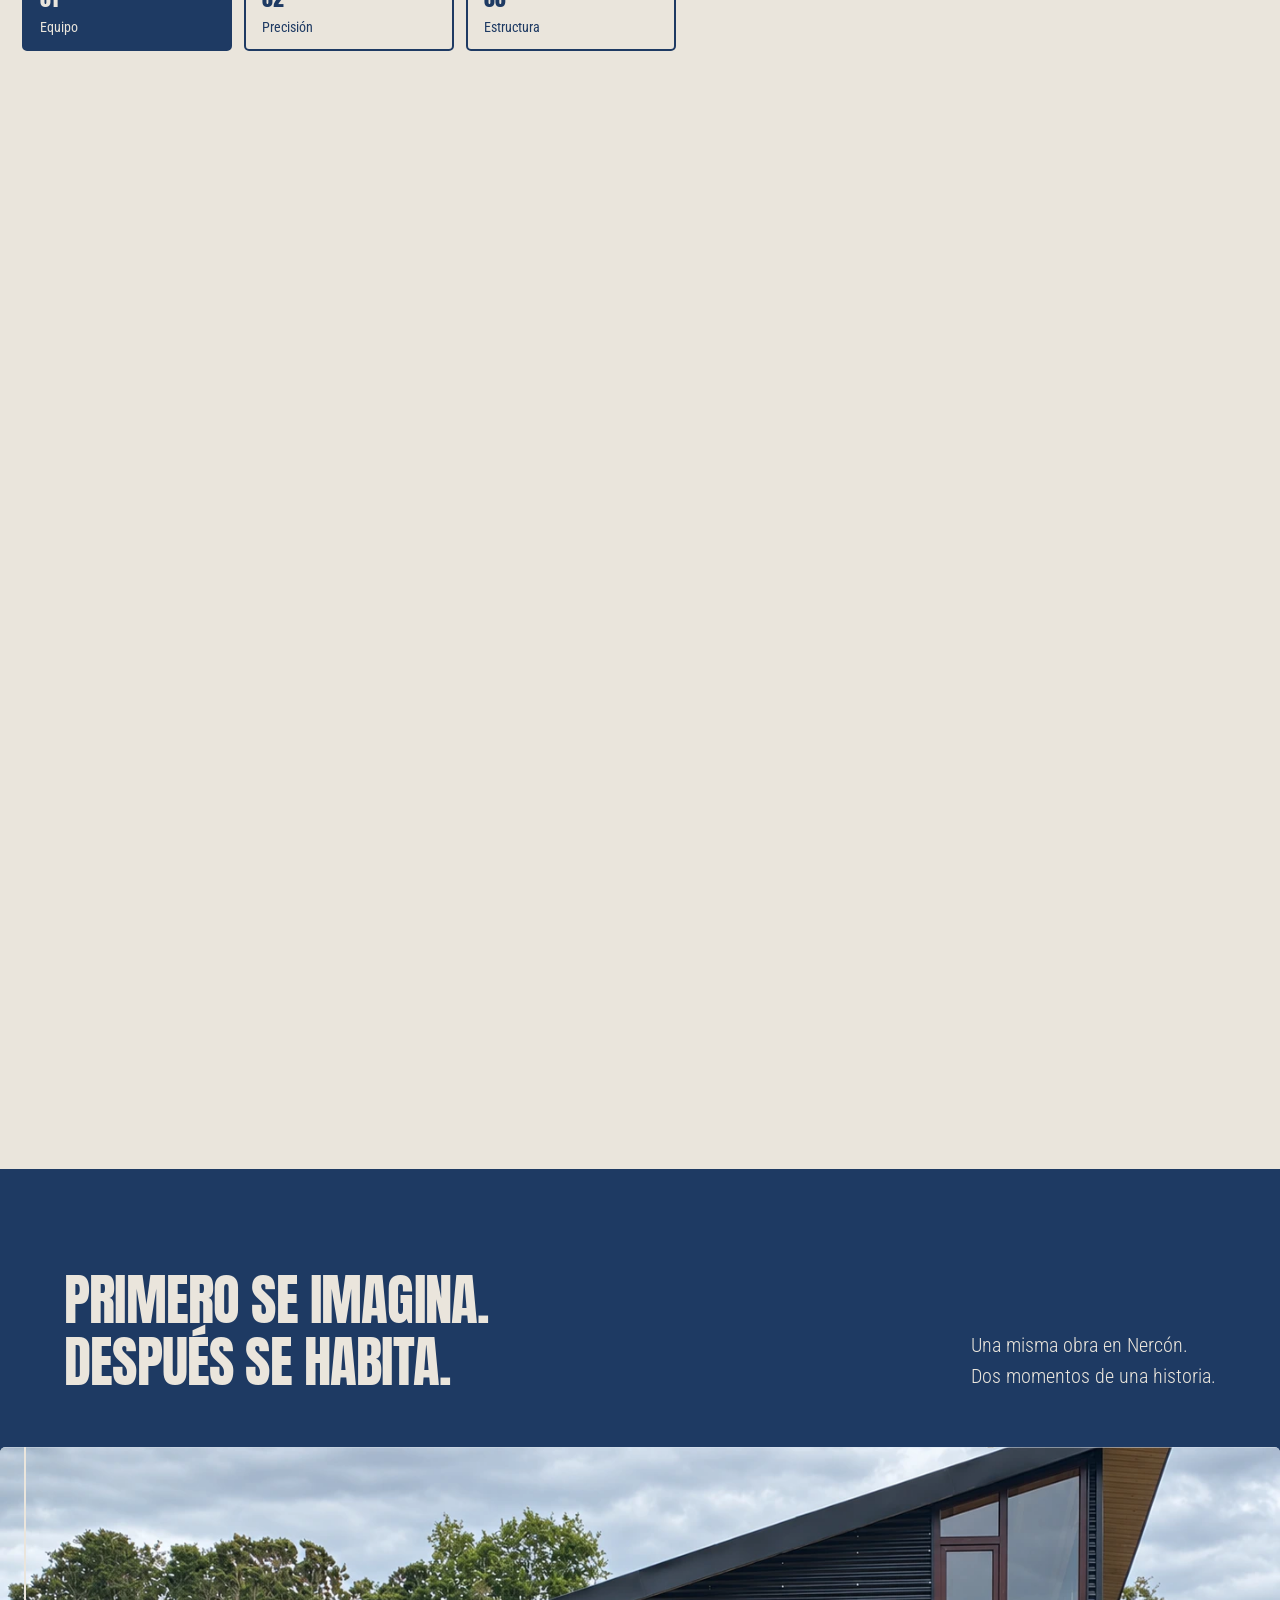
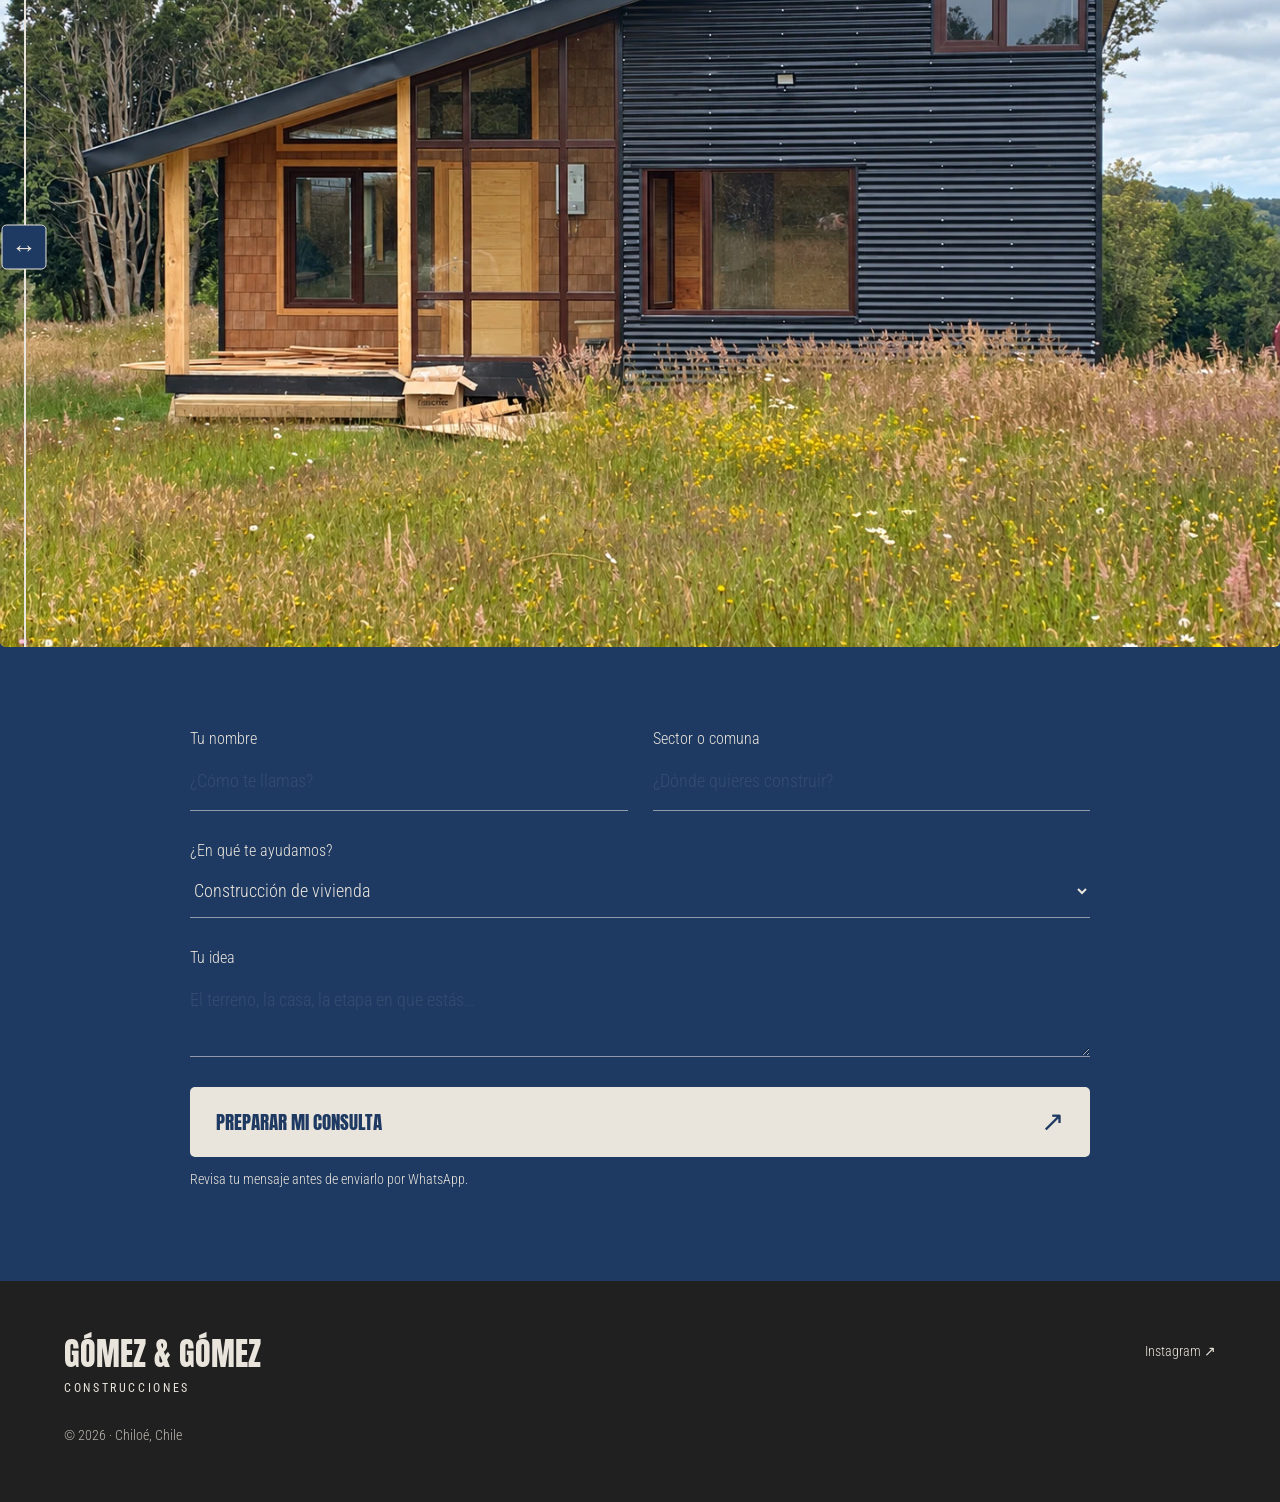
==== commit 9aff640c: "Lighten brand navy consistently to #1E3A63" ====
--- a/index.html
+++ b/index.html
@@ -1,5 +1,5 @@
 <!doctype html>
-<html lang="es"><head><meta charset="utf-8"><meta name="viewport" content="width=device-width,initial-scale=1"><title>Gómez & Gómez — Construimos tu lugar en Chiloé</title><meta name="description" content="Casas construidas en Chiloé. Descubre nuestras obras, conoce al equipo y conversemos sobre tu proyecto. Gómez & Gómez Construcciones."><meta name="theme-color" content="#162B4E"><link rel="stylesheet" href="assets/fonts/fonts.css"><link rel="stylesheet" href="styles.css"><link rel="preload" href="assets/fonts/font-0.ttf" as="font" type="font/ttf" crossorigin><script defer src="assets/vendor/gsap.min.js"></script><script defer src="assets/vendor/ScrollTrigger.min.js"></script><script defer src="script.js"></script></head>
+<html lang="es"><head><meta charset="utf-8"><meta name="viewport" content="width=device-width,initial-scale=1"><title>Gómez & Gómez — Construimos tu lugar en Chiloé</title><meta name="description" content="Casas construidas en Chiloé. Descubre nuestras obras, conoce al equipo y conversemos sobre tu proyecto. Gómez & Gómez Construcciones."><meta name="theme-color" content="#1E3A63"><link rel="stylesheet" href="assets/fonts/fonts.css"><link rel="stylesheet" href="styles.css"><link rel="preload" href="assets/fonts/font-0.ttf" as="font" type="font/ttf" crossorigin><script defer src="assets/vendor/gsap.min.js"></script><script defer src="assets/vendor/ScrollTrigger.min.js"></script><script defer src="script.js"></script></head>
 <body><a class="skip" href="#contenido">Ir al contenido</a>
 <header class="header"><a class="brand" href="#inicio" aria-label="Gómez y Gómez, inicio"><span class="brand-symbol"><img src="assets/logo-original.jpg" alt="" width="1080" height="1080"></span><span>GÓMEZ & GÓMEZ<small>CONSTRUCCIONES · CHILOÉ</small></span></a><nav aria-label="Navegación principal"><a href="#nosotros">Somos de aquí</a><a href="#obras">Nuestras obras</a><a href="#oficio">El oficio</a></nav><a class="button light header-cta" href="#contacto">TU PROYECTO <span>↗</span></a><button class="menu-toggle" aria-label="Abrir menú" aria-expanded="false" aria-controls="menu"><span></span><span></span></button><div class="reading-progress" aria-hidden="true"></div></header>
 <main id="contenido">
--- a/styles.css
+++ b/styles.css
@@ -1,4 +1,4 @@
-:root{--blue:#162B4E;--ink:#202020;--bone:#eae5dc;--gray:#96938e;--wood:#795840;--display:'Anton','Arial Narrow',sans-serif;--body:'Roboto Condensed','Arial Narrow',sans-serif;--pad:clamp(22px,5vw,88px);--header:92px;--z-header:10;--z-dialog:20}*{box-sizing:border-box}html{scroll-behavior:smooth;scroll-padding-top:var(--header)}body{margin:0;background:var(--ink);color:var(--bone);font:18px/1.55 var(--body)}body:has(dialog[open]){overflow:hidden}button,input,textarea,select{font:inherit}a{color:inherit;text-decoration:none}button{cursor:pointer;color:inherit}button,a{-webkit-tap-highlight-color:transparent}button{border:0}img,video{display:block;width:100%;height:auto}figure,p,h1,h2,h3{margin:0}h1,h2,h3{font-family:var(--display);font-weight:400;line-height:1.12;letter-spacing:-.015em;text-wrap:balance}h2{font-size:clamp(40px,4.8vw,74px)}h3{font-size:clamp(32px,3vw,48px)}p{text-wrap:pretty;max-width:65ch}p+p{margin-top:22px}em{font-style:normal}a:focus-visible,button:focus-visible,input:focus-visible,textarea:focus-visible,select:focus-visible{outline:3px solid currentColor;outline-offset:6px}.wrap{padding-left:var(--pad);padding-right:var(--pad)}.skip{position:fixed;top:-100px;left:20px;background:var(--bone);color:var(--ink);padding:10px;z-index:var(--z-dialog)}.skip:focus{top:15px}.header{height:var(--header);padding:0 var(--pad);display:flex;align-items:center;gap:30px;justify-content:space-between;position:sticky;top:0;background:var(--blue);z-index:var(--z-header);border-bottom:1px solid #eae5dc40}.brand{display:flex;gap:12px;align-items:center;font:23px/1.15 var(--display)}.brand small{font:600 10px/1.2 var(--body);letter-spacing:.17em;display:block;margin-top:7px}.brand-symbol{width:70px;height:51px;position:relative;overflow:hidden}.brand-symbol img{position:absolute;max-width:none;width:85px;left:-8px;top:-19px;filter:grayscale(1) invert(1);mix-blend-mode:screen}.header nav{display:flex;gap:30px;font-size:16px}.header nav a{position:relative}.header nav a:after{content:'';position:absolute;left:0;right:0;bottom:-6px;height:1px;background:var(--bone);transform:scaleX(0);transform-origin:left;transition:transform .3s}.header nav a:hover:after{transform:scaleX(1)}.button{display:inline-flex;gap:32px;align-items:center;justify-content:space-between;position:relative;padding:20px 25px;font:19px/1.25 var(--display);background:var(--blue);color:var(--bone);border:1px solid transparent;overflow:hidden;transition:background .25s,color .25s,transform .25s}.button span{font:28px/1 var(--body);transition:transform .35s}.button:hover span{transform:translate(5px,-5px)}.button:hover{transform:translateY(-3px)}.button.light{background:var(--bone);color:var(--blue)}.button.light:hover{background:white}.button.line{background:transparent;border-color:#eae5dc90}.button.line:hover{background:var(--bone);color:var(--blue)}.header-cta{font-size:16px;padding:14px 21px}.reading-progress{position:absolute;bottom:-1px;left:0;height:3px;background:var(--bone);width:100%;transform:scaleX(0);transform-origin:left}.menu-toggle{display:none;background:none;width:48px;height:48px;padding:8px}.menu-toggle span{display:block;height:2px;background:var(--bone);margin:8px 0}.hero{position:relative;height:calc(100svh - var(--header));min-height:620px;max-height:1150px;overflow:hidden;background:var(--ink)}.hero-media,.hero-shade{position:absolute;inset:0}.hero video{position:absolute;inset:0;width:100%;height:100%;object-fit:cover;object-position:center}.hero-shade{background:linear-gradient(180deg,#0005 0%,transparent 30%,#0001 48%,#000b 100%)}.hero-top{position:absolute;top:34px;left:var(--pad);right:var(--pad);display:flex;justify-content:space-between;font-size:15px;color:white;text-shadow:0 1px 8px #000}.hero-title{position:absolute;left:var(--pad);right:var(--pad);bottom:40px;display:flex;align-items:flex-end;justify-content:space-between;color:var(--bone)}.hero h1{font-size:clamp(65px,7.2vw,96px);line-height:1.05;letter-spacing:-.015em;text-shadow:0 2px 24px #0003}.hero h1>span{display:block}.hero-title>p{font-size:25px;line-height:1.35;text-align:right}.hero-bottom{position:absolute;left:var(--pad);right:var(--pad);bottom:35px;display:flex;justify-content:space-between;align-items:center;border-top:1px solid #eae5dc70;padding-top:22px}.film-link{display:flex;align-items:center;gap:15px;background:transparent;text-align:left;padding:0;font:23px/1.2 var(--display)}.film-link small{display:block;font:15px var(--body);margin-top:6px}.play{width:45px;height:45px;border:1px solid var(--bone);display:grid;place-items:center;font:15px var(--body);transition:background .3s,color .3s}.film-link:hover .play{background:var(--bone);color:var(--blue)}.hero-actions{display:flex;align-items:center;gap:30px}.video-toggle{font:14px var(--body);letter-spacing:.03em;background:transparent;color:var(--bone);display:flex;gap:15px;align-items:center;padding:12px 0}.video-toggle span{font-size:21px}.down{font-size:33px;width:50px;height:50px;border:1px solid #eae5dc70;display:grid;place-items:center;transition:background .3s}.down:hover{background:var(--blue)}.cobalt{background:var(--blue)}.about{padding-top:105px;overflow:hidden}.section-note{font-size:19px;margin-bottom:25px}.about-heading h2{font-size:clamp(40px,5.2vw,80px)}.about-grid{display:grid;grid-template-columns:1fr 1.04fr;gap:10vw;margin-top:65px;align-items:center}.portrait{position:relative;max-width:560px;overflow:hidden}.portrait>img{aspect-ratio:.82;object-fit:cover;object-position:center 40%}.portrait figcaption{position:absolute;bottom:0;left:0;right:0;background:linear-gradient(transparent,#000b);padding:80px 28px 28px;font:28px var(--display)}.portrait figcaption span{display:block;font:15px var(--body);margin-top:5px}.portrait-story{position:absolute;right:3%;top:2%;background:var(--bone);color:var(--blue);height:56px;width:56px;font-size:32px;display:grid;place-items:center}.about-copy{max-width:590px}.about-copy .lead{font-size:clamp(24px,2.3vw,34px);line-height:1.3;margin-bottom:32px}.about-copy>p:not(.lead){color:var(--bone);max-width:43ch;font-size:20px}.about-copy .button{margin-top:32px;font-size:17px}.about-detail{display:flex;align-items:flex-end;gap:25px;margin-top:45px}.about-detail img{width:170px;height:125px;object-fit:cover}.about-detail span{font-size:17px}.statement{margin-top:90px;border-top:1px solid #eae5dc60;padding:24px 0;white-space:nowrap;overflow:hidden;font:clamp(40px,7vw,96px)/1.2 var(--display);color:#eae5dc;margin-left:var(--pad)}.statement span{display:inline-block}.works{padding:110px 0 125px}.section-heading{display:flex;justify-content:space-between;align-items:flex-end;gap:60px;margin-bottom:60px}.section-heading h2{font-size:clamp(40px,4.2vw,64px)}.section-heading em{color:#bab5ac}.section-heading>p{font-size:20px;max-width:25ch}.featured-work{padding:0 3vw}.work-photo{padding:0;display:block;position:relative;width:100%;overflow:hidden;background:var(--ink);text-align:left}.work-photo img{width:100%;height:100%;object-fit:cover;transition:transform 1s cubic-bezier(.2,.7,.2,1)}.work-photo:hover img{transform:scale(1.045)}.featured-work .work-photo{aspect-ratio:1.85}.featured-work img{object-position:center 51%}.work-photo:after{content:'';position:absolute;inset:55% 0 0;background:linear-gradient(transparent,#000b)}.work-caption{position:absolute;bottom:28px;left:30px;right:30px;z-index:1;display:flex;align-items:flex-end;gap:25px;color:var(--bone)}.work-caption strong{font:clamp(35px,4vw,64px)/1 var(--display)}.work-caption>span{font:16px var(--body);padding-bottom:4px}.work-caption i{font:32px var(--body);font-style:normal;display:grid;place-items:center;background:var(--blue);width:55px;height:55px;margin-left:auto;transition:background .3s,transform .3s}.work-photo:hover i{background:var(--bone);color:var(--blue);transform:rotate(45deg)}.work-corners{position:absolute;inset:22px;border:1px solid #eae5dc70;clip-path:polygon(0 0,5% 0,5% 1%,1% 1%,1% 9%,0 9%,0 0,100% 0,100% 9%,99% 9%,99% 1%,95% 1%,95% 0)}.secondary-works{display:grid;grid-template-columns:1fr 1fr;gap:5vw;margin-top:70px}.secondary-works article:first-child .work-photo{aspect-ratio:.95}.secondary-works article:first-child img{object-position:35% center}.offset-work{padding-top:100px}.offset-work .work-photo{aspect-ratio:1.12}.secondary-works .work-caption{display:grid;grid-template-columns:1fr auto;gap:12px}.secondary-works .work-caption strong{font-size:42px}.secondary-works .work-caption>span{grid-column:1}.secondary-works .work-caption i{grid-column:2;grid-row:1/3}.offset-work p{margin-top:28px;font-size:20px}.craft{background:var(--bone);color:var(--ink);padding-top:90px}.craft-top{display:flex;align-items:flex-end;justify-content:space-between;gap:60px;margin-bottom:55px}.craft-top h2{font-size:clamp(38px,4vw,62px)}.craft-top em{color:var(--wood)}.craft-top p{font-size:19px}.craft-stage{display:grid;grid-template-columns:1.2fr 1fr;min-height:660px}.craft-visual{position:relative;background:var(--wood);overflow:hidden}.craft-visual video{height:100%;width:100%;position:absolute;inset:0;object-fit:cover;object-position:center 37%}.measurement{position:absolute;inset:0;width:100%;height:100%;fill:none;stroke:var(--bone);stroke-width:.12;pointer-events:none}.dark-control{position:absolute;bottom:25px;left:30px;background:var(--ink);padding:12px 18px;z-index:1}.craft-copy{background:var(--wood);color:var(--bone);padding:70px clamp(30px,5vw,85px);display:flex;flex-direction:column;justify-content:center}.craft-index{font-size:15px;margin-bottom:35px}.craft-copy h3{font-size:clamp(40px,4.2vw,64px);line-height:1.15}.craft-copy>p{font-size:20px;margin-top:28px;max-width:35ch;min-height:100px}.craft-tabs{display:flex;gap:25px;margin-top:35px}.craft-tabs button{flex:1;background:none;border-top:2px solid #eae5dc50;padding:16px 0;text-align:left;color:var(--bone);font:22px var(--display)}.craft-tabs button span{display:block;font:14px var(--body);margin-top:5px}.craft-tabs button.active{border-color:var(--bone)}.text-link{font:18px var(--display);display:flex;width:fit-content;align-items:center;gap:35px;border-bottom:1px solid currentColor;padding:15px 0;margin-top:28px}.text-link span{font:26px var(--body);transition:transform .3s}.text-link:hover span{transform:translate(5px,-5px)}.journey{padding-top:100px;background:var(--blue)}.journey-intro{display:flex;align-items:flex-end;justify-content:space-between;gap:45px;padding-bottom:55px}.journey-intro h2{font-size:clamp(40px,4.3vw,66px)}.journey-intro p{font-size:20px}.journey-stage{height:min(85vw,800px);min-height:570px;position:relative;overflow:hidden;--reveal:0%}.journey-image{position:absolute;inset:0}.journey-image img{height:100%;object-fit:cover;object-position:center}.journey-image.before{clip-path:inset(0 0 0 var(--reveal))}.journey-stage:after{content:'';position:absolute;inset:65% 0 0;background:linear-gradient(transparent,#000c);pointer-events:none}.journey-caption{position:absolute;left:var(--pad);right:var(--pad);top:35px;display:flex;justify-content:space-between;align-items:center;gap:20px;z-index:1}.journey-caption span:first-child{background:var(--blue);padding:12px 18px;font:25px var(--display)}.journey-caption span:last-child{font-size:14px;background:var(--ink);padding:10px 15px}.journey-handle{position:absolute;left:var(--reveal);top:0;bottom:0;width:2px;background:var(--bone);pointer-events:none}.journey-handle span{position:absolute;top:50%;transform:translate(-50%,-50%);height:45px;width:45px;background:var(--blue);display:grid;place-items:center;border:1px solid var(--bone);font-size:25px}.journey-control{position:absolute;left:var(--pad);right:var(--pad);bottom:28px;z-index:1;display:grid;grid-template-columns:1fr 1.4fr;column-gap:8vw;align-items:center}.journey-control label{font:24px var(--display)}.journey-control input{width:100%;accent-color:var(--bone);cursor:ew-resize}.journey-control small{grid-column:1/-1;font-size:13px;margin-top:12px}.contact{padding-top:100px;background:var(--ink)}.contact-intro{display:flex;justify-content:space-between;gap:50px;align-items:flex-end;margin-bottom:60px}.contact-intro h2{font-size:clamp(45px,5vw,76px)}.contact-intro p{font-size:20px}.contact-panel{background:var(--blue);padding-top:80px;padding-bottom:90px;display:grid;grid-template-columns:1fr 1fr;gap:9vw}.phone{font:clamp(28px,3vw,42px) var(--display);display:block}.phone span{font:34px var(--body);margin-left:20px}.contact-details>p{margin-top:12px}.other-services{margin-top:55px;max-width:380px}.other-services h3{font-size:28px;margin-bottom:22px}.other-services button{display:flex;justify-content:space-between;width:100%;padding:14px 0;background:transparent;border-bottom:1px solid #eae5dc60;text-align:left;font-size:17px}.other-services button span{transition:transform .3s}.other-services button:hover span{transform:translate(4px,-4px)}form label{display:block;font-size:16px}input,select,textarea{font-size:18px;color:var(--bone);width:100%;display:block;background:none;border:0;border-bottom:1px solid #eae5dc90;padding:15px 0;border-radius:0}input::placeholder,textarea::placeholder{color:#eae5dccf;opacity:1}select option{background:var(--blue);color:var(--bone)}.form-row{display:grid;grid-template-columns:1fr 1fr;gap:25px}form>label{margin-top:28px}form>.button{margin-top:30px;width:100%}.form-note{font-size:14px;margin-top:12px}#quote-result{margin-top:30px;border-top:1px solid #eae5dc80;padding-top:25px}#quote-result h3{font-size:27px}#quote-preview{white-space:pre-wrap;margin:18px 0 25px}footer{display:flex;justify-content:space-between;align-items:center;gap:40px;padding-top:55px;padding-bottom:55px}.footer-brand{font:32px/1.1 var(--display)}.footer-brand span{display:block;font:12px var(--body);letter-spacing:.22em;margin-top:10px}footer>div{display:flex;gap:30px;flex-wrap:wrap;font-size:14px}footer>div>span{color:#bdb8b0}dialog{color:var(--bone);border:0}dialog::backdrop{background:#111e}#menu{background:var(--blue);position:fixed;inset:0;width:100%;height:100%;max-width:none;max-height:none;margin:0;padding:70px var(--pad)}.close-menu{position:absolute;right:var(--pad);top:30px;background:none;font-size:15px;display:flex;gap:30px;align-items:center}.close-menu span{font-size:40px}#menu>p{margin-top:30px}#menu nav{display:flex;flex-direction:column;gap:20px;margin:70px 0}#menu nav a{font:clamp(32px,5.5vw,78px)/1.15 var(--display);width:fit-content}#menu nav a:hover{color:white;text-decoration:underline;text-underline-offset:12px}#gallery{width:min(1400px,94vw);max-height:93dvh;padding:0;background:var(--ink)}#gallery[open]{display:grid;grid-template-columns:1.6fr 1fr}.close-gallery{position:absolute;right:14px;top:14px;z-index:2;background:var(--blue);width:48px;height:48px;font-size:32px}.gallery-visual{background:#111;position:relative;display:flex;align-items:center;min-height:540px}.gallery-visual>img,.gallery-visual>video{width:100%;height:min(78dvh,800px);object-fit:contain}.gallery-visual>video[hidden],.gallery-visual>img[hidden]{display:none}.gallery-controls{position:absolute;left:20px;right:20px;bottom:20px;display:flex;align-items:center;justify-content:space-between}.gallery-controls button{height:45px;width:45px;background:var(--blue);font-size:27px}.gallery-controls button:disabled{opacity:.4;cursor:default}.gallery-controls span{background:var(--ink);padding:6px 15px;font-size:14px}.gallery-copy{padding:75px 35px 40px;align-self:center}.gallery-copy h2{font-size:54px;margin:18px 0 25px}.gallery-copy>span{font-size:14px}.gallery-copy p{color:#d3cec5}.gallery-copy .text-link{font-size:15px}.gallery-copy .button{margin-top:30px}.gallery-controls[hidden]{display:none}
+:root{--blue:#1E3A63;--ink:#202020;--bone:#eae5dc;--gray:#96938e;--wood:#795840;--display:'Anton','Arial Narrow',sans-serif;--body:'Roboto Condensed','Arial Narrow',sans-serif;--pad:clamp(22px,5vw,88px);--header:92px;--z-header:10;--z-dialog:20}*{box-sizing:border-box}html{scroll-behavior:smooth;scroll-padding-top:var(--header)}body{margin:0;background:var(--ink);color:var(--bone);font:18px/1.55 var(--body)}body:has(dialog[open]){overflow:hidden}button,input,textarea,select{font:inherit}a{color:inherit;text-decoration:none}button{cursor:pointer;color:inherit}button,a{-webkit-tap-highlight-color:transparent}button{border:0}img,video{display:block;width:100%;height:auto}figure,p,h1,h2,h3{margin:0}h1,h2,h3{font-family:var(--display);font-weight:400;line-height:1.12;letter-spacing:-.015em;text-wrap:balance}h2{font-size:clamp(40px,4.8vw,74px)}h3{font-size:clamp(32px,3vw,48px)}p{text-wrap:pretty;max-width:65ch}p+p{margin-top:22px}em{font-style:normal}a:focus-visible,button:focus-visible,input:focus-visible,textarea:focus-visible,select:focus-visible{outline:3px solid currentColor;outline-offset:6px}.wrap{padding-left:var(--pad);padding-right:var(--pad)}.skip{position:fixed;top:-100px;left:20px;background:var(--bone);color:var(--ink);padding:10px;z-index:var(--z-dialog)}.skip:focus{top:15px}.header{height:var(--header);padding:0 var(--pad);display:flex;align-items:center;gap:30px;justify-content:space-between;position:sticky;top:0;background:var(--blue);z-index:var(--z-header);border-bottom:1px solid #eae5dc40}.brand{display:flex;gap:12px;align-items:center;font:23px/1.15 var(--display)}.brand small{font:600 10px/1.2 var(--body);letter-spacing:.17em;display:block;margin-top:7px}.brand-symbol{width:70px;height:51px;position:relative;overflow:hidden}.brand-symbol img{position:absolute;max-width:none;width:85px;left:-8px;top:-19px;filter:grayscale(1) invert(1);mix-blend-mode:screen}.header nav{display:flex;gap:30px;font-size:16px}.header nav a{position:relative}.header nav a:after{content:'';position:absolute;left:0;right:0;bottom:-6px;height:1px;background:var(--bone);transform:scaleX(0);transform-origin:left;transition:transform .3s}.header nav a:hover:after{transform:scaleX(1)}.button{display:inline-flex;gap:32px;align-items:center;justify-content:space-between;position:relative;padding:20px 25px;font:19px/1.25 var(--display);background:var(--blue);color:var(--bone);border:1px solid transparent;overflow:hidden;transition:background .25s,color .25s,transform .25s}.button span{font:28px/1 var(--body);transition:transform .35s}.button:hover span{transform:translate(5px,-5px)}.button:hover{transform:translateY(-3px)}.button.light{background:var(--bone);color:var(--blue)}.button.light:hover{background:white}.button.line{background:transparent;border-color:#eae5dc90}.button.line:hover{background:var(--bone);color:var(--blue)}.header-cta{font-size:16px;padding:14px 21px}.reading-progress{position:absolute;bottom:-1px;left:0;height:3px;background:var(--bone);width:100%;transform:scaleX(0);transform-origin:left}.menu-toggle{display:none;background:none;width:48px;height:48px;padding:8px}.menu-toggle span{display:block;height:2px;background:var(--bone);margin:8px 0}.hero{position:relative;height:calc(100svh - var(--header));min-height:620px;max-height:1150px;overflow:hidden;background:var(--ink)}.hero-media,.hero-shade{position:absolute;inset:0}.hero video{position:absolute;inset:0;width:100%;height:100%;object-fit:cover;object-position:center}.hero-shade{background:linear-gradient(180deg,#0005 0%,transparent 30%,#0001 48%,#000b 100%)}.hero-top{position:absolute;top:34px;left:var(--pad);right:var(--pad);display:flex;justify-content:space-between;font-size:15px;color:white;text-shadow:0 1px 8px #000}.hero-title{position:absolute;left:var(--pad);right:var(--pad);bottom:40px;display:flex;align-items:flex-end;justify-content:space-between;color:var(--bone)}.hero h1{font-size:clamp(65px,7.2vw,96px);line-height:1.05;letter-spacing:-.015em;text-shadow:0 2px 24px #0003}.hero h1>span{display:block}.hero-title>p{font-size:25px;line-height:1.35;text-align:right}.hero-bottom{position:absolute;left:var(--pad);right:var(--pad);bottom:35px;display:flex;justify-content:space-between;align-items:center;border-top:1px solid #eae5dc70;padding-top:22px}.film-link{display:flex;align-items:center;gap:15px;background:transparent;text-align:left;padding:0;font:23px/1.2 var(--display)}.film-link small{display:block;font:15px var(--body);margin-top:6px}.play{width:45px;height:45px;border:1px solid var(--bone);display:grid;place-items:center;font:15px var(--body);transition:background .3s,color .3s}.film-link:hover .play{background:var(--bone);color:var(--blue)}.hero-actions{display:flex;align-items:center;gap:30px}.video-toggle{font:14px var(--body);letter-spacing:.03em;background:transparent;color:var(--bone);display:flex;gap:15px;align-items:center;padding:12px 0}.video-toggle span{font-size:21px}.down{font-size:33px;width:50px;height:50px;border:1px solid #eae5dc70;display:grid;place-items:center;transition:background .3s}.down:hover{background:var(--blue)}.cobalt{background:var(--blue)}.about{padding-top:105px;overflow:hidden}.section-note{font-size:19px;margin-bottom:25px}.about-heading h2{font-size:clamp(40px,5.2vw,80px)}.about-grid{display:grid;grid-template-columns:1fr 1.04fr;gap:10vw;margin-top:65px;align-items:center}.portrait{position:relative;max-width:560px;overflow:hidden}.portrait>img{aspect-ratio:.82;object-fit:cover;object-position:center 40%}.portrait figcaption{position:absolute;bottom:0;left:0;right:0;background:linear-gradient(transparent,#000b);padding:80px 28px 28px;font:28px var(--display)}.portrait figcaption span{display:block;font:15px var(--body);margin-top:5px}.portrait-story{position:absolute;right:3%;top:2%;background:var(--bone);color:var(--blue);height:56px;width:56px;font-size:32px;display:grid;place-items:center}.about-copy{max-width:590px}.about-copy .lead{font-size:clamp(24px,2.3vw,34px);line-height:1.3;margin-bottom:32px}.about-copy>p:not(.lead){color:var(--bone);max-width:43ch;font-size:20px}.about-copy .button{margin-top:32px;font-size:17px}.about-detail{display:flex;align-items:flex-end;gap:25px;margin-top:45px}.about-detail img{width:170px;height:125px;object-fit:cover}.about-detail span{font-size:17px}.statement{margin-top:90px;border-top:1px solid #eae5dc60;padding:24px 0;white-space:nowrap;overflow:hidden;font:clamp(40px,7vw,96px)/1.2 var(--display);color:#eae5dc;margin-left:var(--pad)}.statement span{display:inline-block}.works{padding:110px 0 125px}.section-heading{display:flex;justify-content:space-between;align-items:flex-end;gap:60px;margin-bottom:60px}.section-heading h2{font-size:clamp(40px,4.2vw,64px)}.section-heading em{color:#bab5ac}.section-heading>p{font-size:20px;max-width:25ch}.featured-work{padding:0 3vw}.work-photo{padding:0;display:block;position:relative;width:100%;overflow:hidden;background:var(--ink);text-align:left}.work-photo img{width:100%;height:100%;object-fit:cover;transition:transform 1s cubic-bezier(.2,.7,.2,1)}.work-photo:hover img{transform:scale(1.045)}.featured-work .work-photo{aspect-ratio:1.85}.featured-work img{object-position:center 51%}.work-photo:after{content:'';position:absolute;inset:55% 0 0;background:linear-gradient(transparent,#000b)}.work-caption{position:absolute;bottom:28px;left:30px;right:30px;z-index:1;display:flex;align-items:flex-end;gap:25px;color:var(--bone)}.work-caption strong{font:clamp(35px,4vw,64px)/1 var(--display)}.work-caption>span{font:16px var(--body);padding-bottom:4px}.work-caption i{font:32px var(--body);font-style:normal;display:grid;place-items:center;background:var(--blue);width:55px;height:55px;margin-left:auto;transition:background .3s,transform .3s}.work-photo:hover i{background:var(--bone);color:var(--blue);transform:rotate(45deg)}.work-corners{position:absolute;inset:22px;border:1px solid #eae5dc70;clip-path:polygon(0 0,5% 0,5% 1%,1% 1%,1% 9%,0 9%,0 0,100% 0,100% 9%,99% 9%,99% 1%,95% 1%,95% 0)}.secondary-works{display:grid;grid-template-columns:1fr 1fr;gap:5vw;margin-top:70px}.secondary-works article:first-child .work-photo{aspect-ratio:.95}.secondary-works article:first-child img{object-position:35% center}.offset-work{padding-top:100px}.offset-work .work-photo{aspect-ratio:1.12}.secondary-works .work-caption{display:grid;grid-template-columns:1fr auto;gap:12px}.secondary-works .work-caption strong{font-size:42px}.secondary-works .work-caption>span{grid-column:1}.secondary-works .work-caption i{grid-column:2;grid-row:1/3}.offset-work p{margin-top:28px;font-size:20px}.craft{background:var(--bone);color:var(--ink);padding-top:90px}.craft-top{display:flex;align-items:flex-end;justify-content:space-between;gap:60px;margin-bottom:55px}.craft-top h2{font-size:clamp(38px,4vw,62px)}.craft-top em{color:var(--wood)}.craft-top p{font-size:19px}.craft-stage{display:grid;grid-template-columns:1.2fr 1fr;min-height:660px}.craft-visual{position:relative;background:var(--wood);overflow:hidden}.craft-visual video{height:100%;width:100%;position:absolute;inset:0;object-fit:cover;object-position:center 37%}.measurement{position:absolute;inset:0;width:100%;height:100%;fill:none;stroke:var(--bone);stroke-width:.12;pointer-events:none}.dark-control{position:absolute;bottom:25px;left:30px;background:var(--ink);padding:12px 18px;z-index:1}.craft-copy{background:var(--wood);color:var(--bone);padding:70px clamp(30px,5vw,85px);display:flex;flex-direction:column;justify-content:center}.craft-index{font-size:15px;margin-bottom:35px}.craft-copy h3{font-size:clamp(40px,4.2vw,64px);line-height:1.15}.craft-copy>p{font-size:20px;margin-top:28px;max-width:35ch;min-height:100px}.craft-tabs{display:flex;gap:25px;margin-top:35px}.craft-tabs button{flex:1;background:none;border-top:2px solid #eae5dc50;padding:16px 0;text-align:left;color:var(--bone);font:22px var(--display)}.craft-tabs button span{display:block;font:14px var(--body);margin-top:5px}.craft-tabs button.active{border-color:var(--bone)}.text-link{font:18px var(--display);display:flex;width:fit-content;align-items:center;gap:35px;border-bottom:1px solid currentColor;padding:15px 0;margin-top:28px}.text-link span{font:26px var(--body);transition:transform .3s}.text-link:hover span{transform:translate(5px,-5px)}.journey{padding-top:100px;background:var(--blue)}.journey-intro{display:flex;align-items:flex-end;justify-content:space-between;gap:45px;padding-bottom:55px}.journey-intro h2{font-size:clamp(40px,4.3vw,66px)}.journey-intro p{font-size:20px}.journey-stage{height:min(85vw,800px);min-height:570px;position:relative;overflow:hidden;--reveal:0%}.journey-image{position:absolute;inset:0}.journey-image img{height:100%;object-fit:cover;object-position:center}.journey-image.before{clip-path:inset(0 0 0 var(--reveal))}.journey-stage:after{content:'';position:absolute;inset:65% 0 0;background:linear-gradient(transparent,#000c);pointer-events:none}.journey-caption{position:absolute;left:var(--pad);right:var(--pad);top:35px;display:flex;justify-content:space-between;align-items:center;gap:20px;z-index:1}.journey-caption span:first-child{background:var(--blue);padding:12px 18px;font:25px var(--display)}.journey-caption span:last-child{font-size:14px;background:var(--ink);padding:10px 15px}.journey-handle{position:absolute;left:var(--reveal);top:0;bottom:0;width:2px;background:var(--bone);pointer-events:none}.journey-handle span{position:absolute;top:50%;transform:translate(-50%,-50%);height:45px;width:45px;background:var(--blue);display:grid;place-items:center;border:1px solid var(--bone);font-size:25px}.journey-control{position:absolute;left:var(--pad);right:var(--pad);bottom:28px;z-index:1;display:grid;grid-template-columns:1fr 1.4fr;column-gap:8vw;align-items:center}.journey-control label{font:24px var(--display)}.journey-control input{width:100%;accent-color:var(--bone);cursor:ew-resize}.journey-control small{grid-column:1/-1;font-size:13px;margin-top:12px}.contact{padding-top:100px;background:var(--ink)}.contact-intro{display:flex;justify-content:space-between;gap:50px;align-items:flex-end;margin-bottom:60px}.contact-intro h2{font-size:clamp(45px,5vw,76px)}.contact-intro p{font-size:20px}.contact-panel{background:var(--blue);padding-top:80px;padding-bottom:90px;display:grid;grid-template-columns:1fr 1fr;gap:9vw}.phone{font:clamp(28px,3vw,42px) var(--display);display:block}.phone span{font:34px var(--body);margin-left:20px}.contact-details>p{margin-top:12px}.other-services{margin-top:55px;max-width:380px}.other-services h3{font-size:28px;margin-bottom:22px}.other-services button{display:flex;justify-content:space-between;width:100%;padding:14px 0;background:transparent;border-bottom:1px solid #eae5dc60;text-align:left;font-size:17px}.other-services button span{transition:transform .3s}.other-services button:hover span{transform:translate(4px,-4px)}form label{display:block;font-size:16px}input,select,textarea{font-size:18px;color:var(--bone);width:100%;display:block;background:none;border:0;border-bottom:1px solid #eae5dc90;padding:15px 0;border-radius:0}input::placeholder,textarea::placeholder{color:#eae5dccf;opacity:1}select option{background:var(--blue);color:var(--bone)}.form-row{display:grid;grid-template-columns:1fr 1fr;gap:25px}form>label{margin-top:28px}form>.button{margin-top:30px;width:100%}.form-note{font-size:14px;margin-top:12px}#quote-result{margin-top:30px;border-top:1px solid #eae5dc80;padding-top:25px}#quote-result h3{font-size:27px}#quote-preview{white-space:pre-wrap;margin:18px 0 25px}footer{display:flex;justify-content:space-between;align-items:center;gap:40px;padding-top:55px;padding-bottom:55px}.footer-brand{font:32px/1.1 var(--display)}.footer-brand span{display:block;font:12px var(--body);letter-spacing:.22em;margin-top:10px}footer>div{display:flex;gap:30px;flex-wrap:wrap;font-size:14px}footer>div>span{color:#bdb8b0}dialog{color:var(--bone);border:0}dialog::backdrop{background:#111e}#menu{background:var(--blue);position:fixed;inset:0;width:100%;height:100%;max-width:none;max-height:none;margin:0;padding:70px var(--pad)}.close-menu{position:absolute;right:var(--pad);top:30px;background:none;font-size:15px;display:flex;gap:30px;align-items:center}.close-menu span{font-size:40px}#menu>p{margin-top:30px}#menu nav{display:flex;flex-direction:column;gap:20px;margin:70px 0}#menu nav a{font:clamp(32px,5.5vw,78px)/1.15 var(--display);width:fit-content}#menu nav a:hover{color:white;text-decoration:underline;text-underline-offset:12px}#gallery{width:min(1400px,94vw);max-height:93dvh;padding:0;background:var(--ink)}#gallery[open]{display:grid;grid-template-columns:1.6fr 1fr}.close-gallery{position:absolute;right:14px;top:14px;z-index:2;background:var(--blue);width:48px;height:48px;font-size:32px}.gallery-visual{background:#111;position:relative;display:flex;align-items:center;min-height:540px}.gallery-visual>img,.gallery-visual>video{width:100%;height:min(78dvh,800px);object-fit:contain}.gallery-visual>video[hidden],.gallery-visual>img[hidden]{display:none}.gallery-controls{position:absolute;left:20px;right:20px;bottom:20px;display:flex;align-items:center;justify-content:space-between}.gallery-controls button{height:45px;width:45px;background:var(--blue);font-size:27px}.gallery-controls button:disabled{opacity:.4;cursor:default}.gallery-controls span{background:var(--ink);padding:6px 15px;font-size:14px}.gallery-copy{padding:75px 35px 40px;align-self:center}.gallery-copy h2{font-size:54px;margin:18px 0 25px}.gallery-copy>span{font-size:14px}.gallery-copy p{color:#d3cec5}.gallery-copy .text-link{font-size:15px}.gallery-copy .button{margin-top:30px}.gallery-controls[hidden]{display:none}
 @media(min-width:1700px){.about-grid{gap:12vw}.portrait{max-width:620px}.craft-stage{min-height:760px}.hero h1{font-size:96px}}
 @media(max-width:1100px){.header nav{display:none}.menu-toggle{display:block}.header-cta{margin-left:auto}.about-grid{gap:6vw}.about-heading h2{font-size:58px}.about-copy>p:not(.lead){font-size:18px}.about-copy .button{font-size:15px;gap:15px}.secondary-works{gap:30px}.craft-top,.contact-intro{display:block}.craft-top p,.contact-intro p{margin-top:25px}.craft-copy{padding:40px}.craft-stage{min-height:610px}.contact-panel{gap:6vw}.phone{font-size:31px}.journey-intro{display:block}.journey-intro p{margin-top:25px}}
 @media(max-width:760px){:root{--header:76px}.header{gap:15px}.brand{font-size:19px;gap:8px}.brand small{font-size:8px}.brand-symbol{width:53px;height:43px}.brand-symbol img{width:70px;top:-15px}.header-cta{display:none}.hero{height:calc(90svh - var(--header));min-height:600px;max-height:900px}.hero video{object-position:52% center}.hero-top{top:23px;font-size:13px}.hero-top span:last-child{display:none}.hero-title{bottom:28px;display:block}.hero h1{font-size:clamp(60px,13vw,86px)}.hero-title>p{text-align:left;font-size:19px;margin-top:20px}.hero-title>p br{display:none}.hero-bottom{bottom:24px;padding-top:18px}.film-link{font-size:18px;gap:10px}.film-link small{font-size:12px;max-width:23ch}.play{width:37px;height:37px}.hero-actions{gap:8px}.hero-actions .video-toggle{font-size:0;gap:0;width:36px;justify-content:center}.hero-actions .video-toggle span{font-size:22px}.down{width:37px;height:37px;font-size:25px}.about{padding-top:65px}.about-heading h2{font-size:clamp(36px,7.2vw,55px)}.section-note{margin-bottom:20px;font-size:17px}.about-grid{grid-template-columns:1fr;gap:35px;margin-top:35px}.portrait{max-width:100%;width:100%}.portrait>img{aspect-ratio:1;object-position:center 32%}.portrait figcaption{font-size:25px;padding:70px 22px 22px}.portrait-story{width:47px;height:47px}.about-copy .lead{font-size:26px;margin-bottom:25px}.about-copy>p:not(.lead){font-size:18px}.about-copy .button{font-size:16px;width:100%;padding:19px}.about-detail{margin-top:30px}.about-detail img{width:145px;height:105px}.statement{margin-top:50px;padding:20px 0;font-size:44px}.works{padding:65px 0 70px}.section-heading{display:block;margin-bottom:32px}.section-heading h2{font-size:42px}.section-heading>p{margin-top:25px;font-size:18px;max-width:none}.featured-work{padding:0}.featured-work .work-photo{aspect-ratio:1.12}.featured-work img{object-position:center}.work-caption{left:22px;right:22px;bottom:22px;display:grid;grid-template-columns:1fr auto;gap:10px}.work-caption strong{font-size:42px}.work-caption>span{font-size:14px;grid-column:1}.work-caption i{grid-column:2;grid-row:1/3;width:44px;height:44px;font-size:28px}.secondary-works{grid-template-columns:1fr;gap:35px;margin-top:35px}.secondary-works article:first-child .work-photo{aspect-ratio:1.1}.offset-work{padding:0}.offset-work .work-photo{aspect-ratio:1.2}.offset-work p{font-size:18px;margin-top:20px}.craft{padding-top:65px}.craft-top{margin-bottom:35px}.craft-top h2{font-size:38px}.craft-top p{font-size:18px}.craft-top p br{display:none}.craft-stage{grid-template-columns:1fr;min-height:0}.craft-visual{height:470px}.craft-copy{padding:38px 22px 45px}.craft-index{margin-bottom:20px}.craft-copy h3{font-size:46px}.craft-copy>p{font-size:18px;min-height:83px;margin-top:20px}.craft-tabs{margin-top:22px}.journey{padding-top:65px}.journey-intro{padding-bottom:35px}.journey-intro h2{font-size:39px}.journey-intro p{font-size:18px}.journey-stage{height:600px;min-height:0}.journey-image img{object-position:43% center}.journey-caption{top:20px;gap:10px;align-items:flex-start}.journey-caption span:first-child{font-size:20px;padding:9px 12px}.journey-caption span:last-child{font-size:10px;padding:10px}.journey-control{grid-template-columns:1fr;gap:10px;bottom:22px}.journey-control label{font-size:22px}.journey-control input{padding:8px 0}.journey-control small{margin-top:0;font-size:11px}.contact{padding-top:65px}.contact-intro{margin-bottom:35px}.contact-intro h2{font-size:43px}.contact-intro p{font-size:18px}.contact-panel{grid-template-columns:1fr;gap:45px;padding-top:45px;padding-bottom:55px}.phone{font-size:30px}.other-services{margin-top:35px;max-width:none}.other-services h3{font-size:24px}.form-row{grid-template-columns:1fr;gap:25px}.button{font-size:18px}footer{display:block;padding-top:40px;padding-bottom:35px}.footer-brand{font-size:29px}footer>div{margin-top:30px;gap:20px}footer>div>span{width:100%}#menu{padding-top:55px}#menu nav{margin:65px 0;gap:28px}#menu nav a{font-size:34px}#gallery[open]{display:block}#gallery{width:96vw}.gallery-visual{min-height:250px}.gallery-visual>img,.gallery-visual>video{height:48dvh}.gallery-copy{padding:28px 24px}.gallery-copy h2{font-size:42px}.gallery-copy .button{margin-top:20px}}
